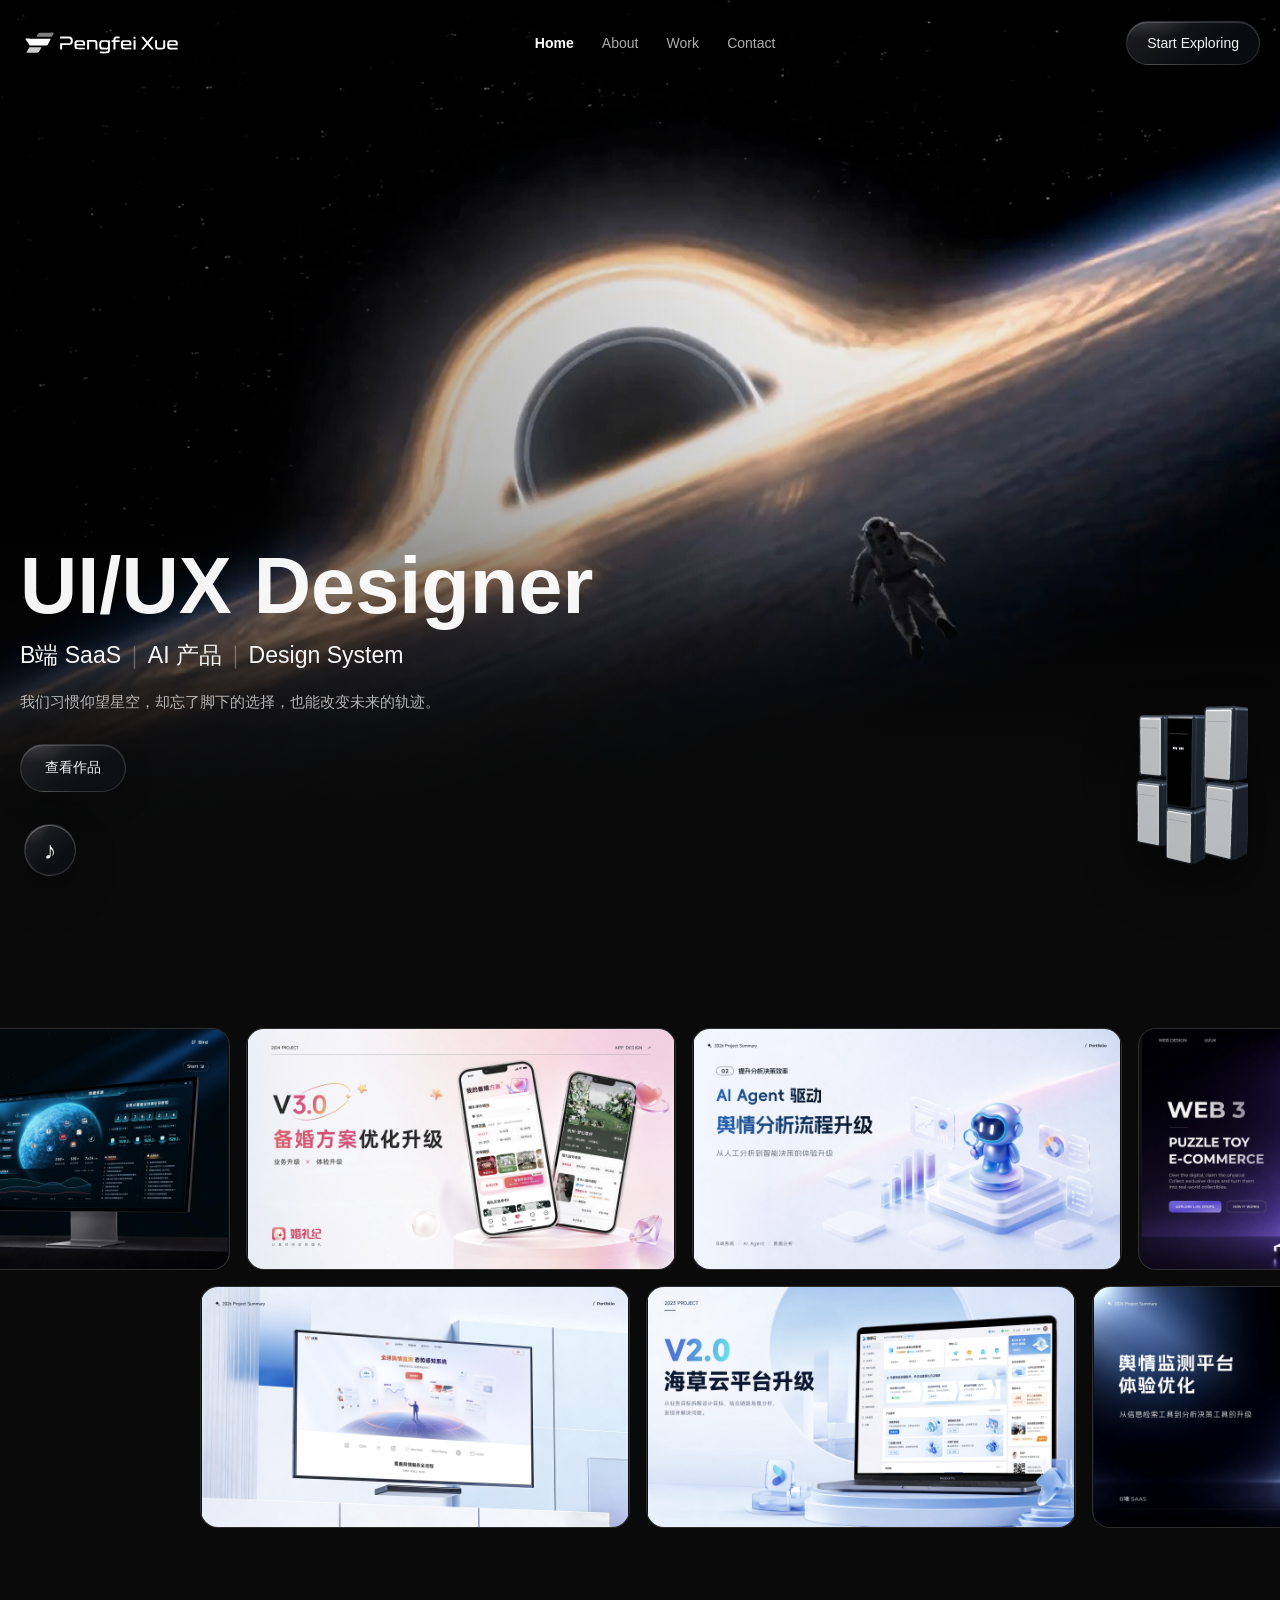
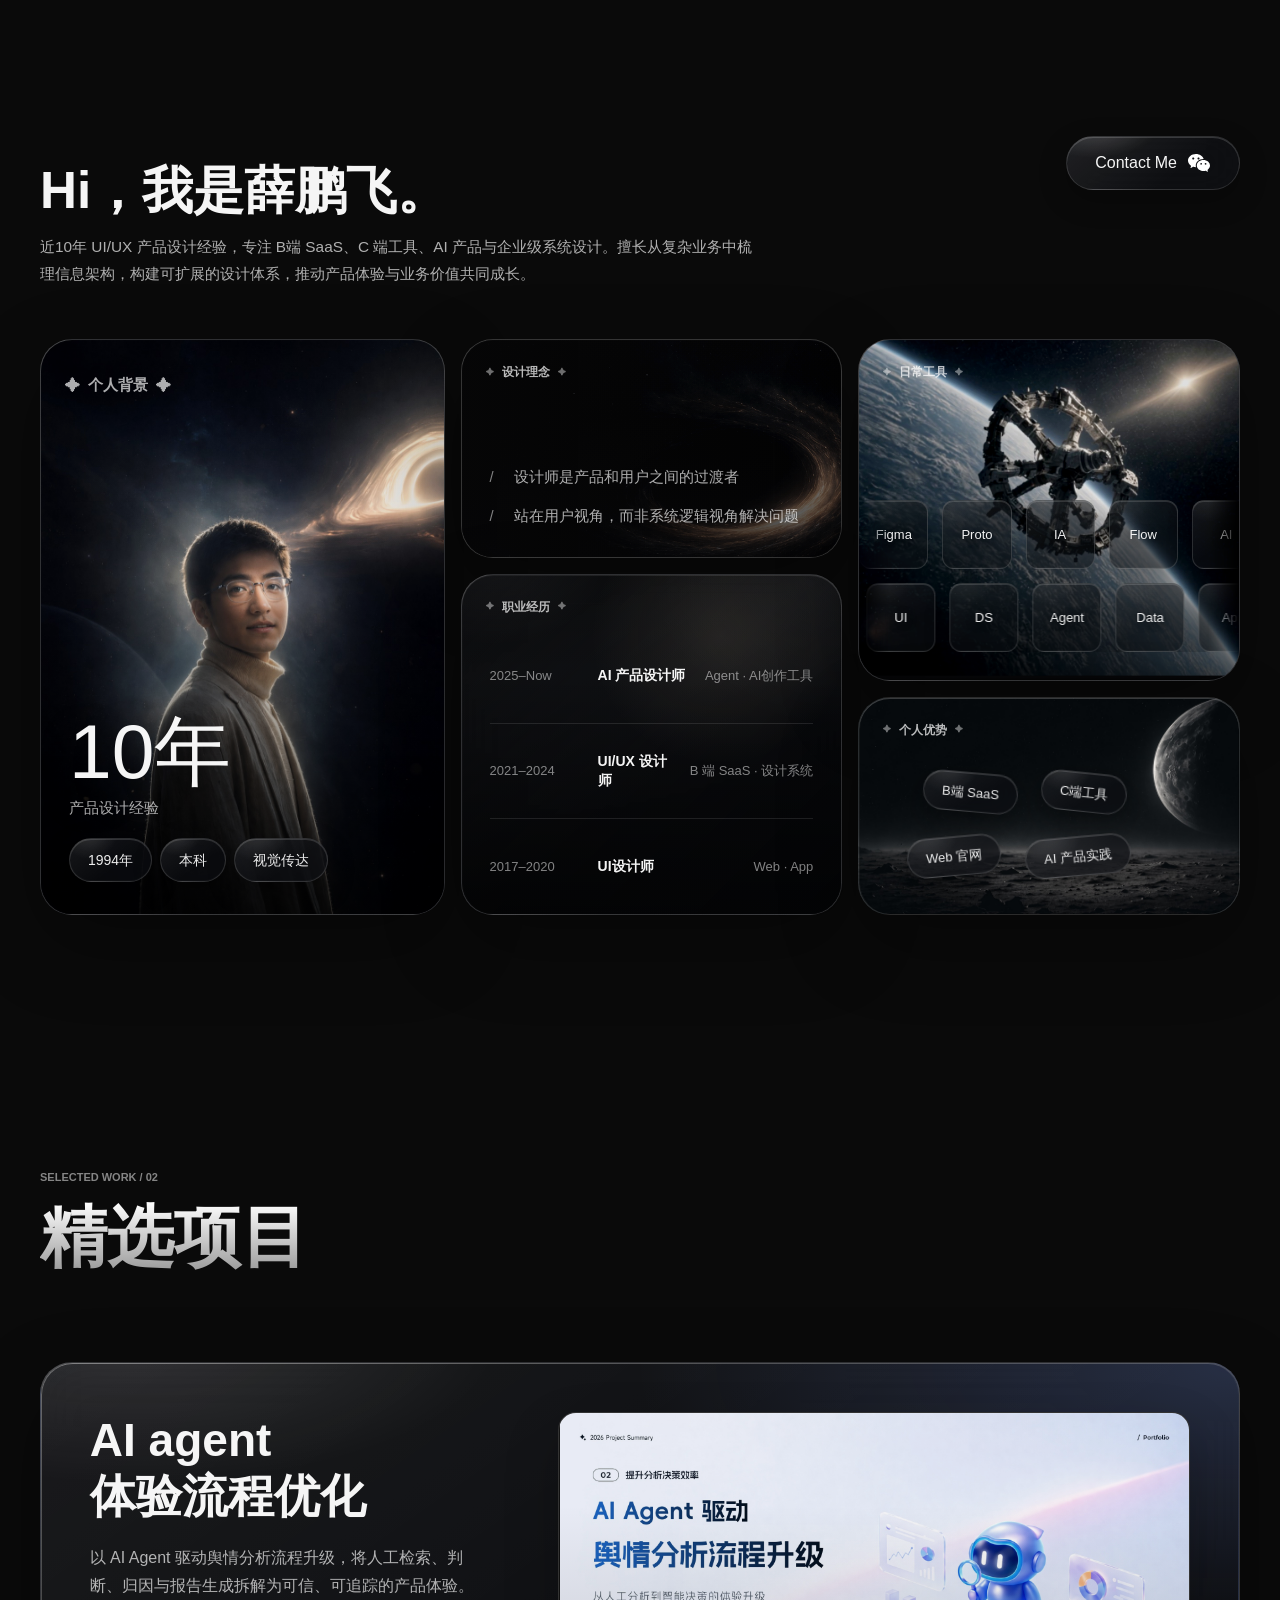
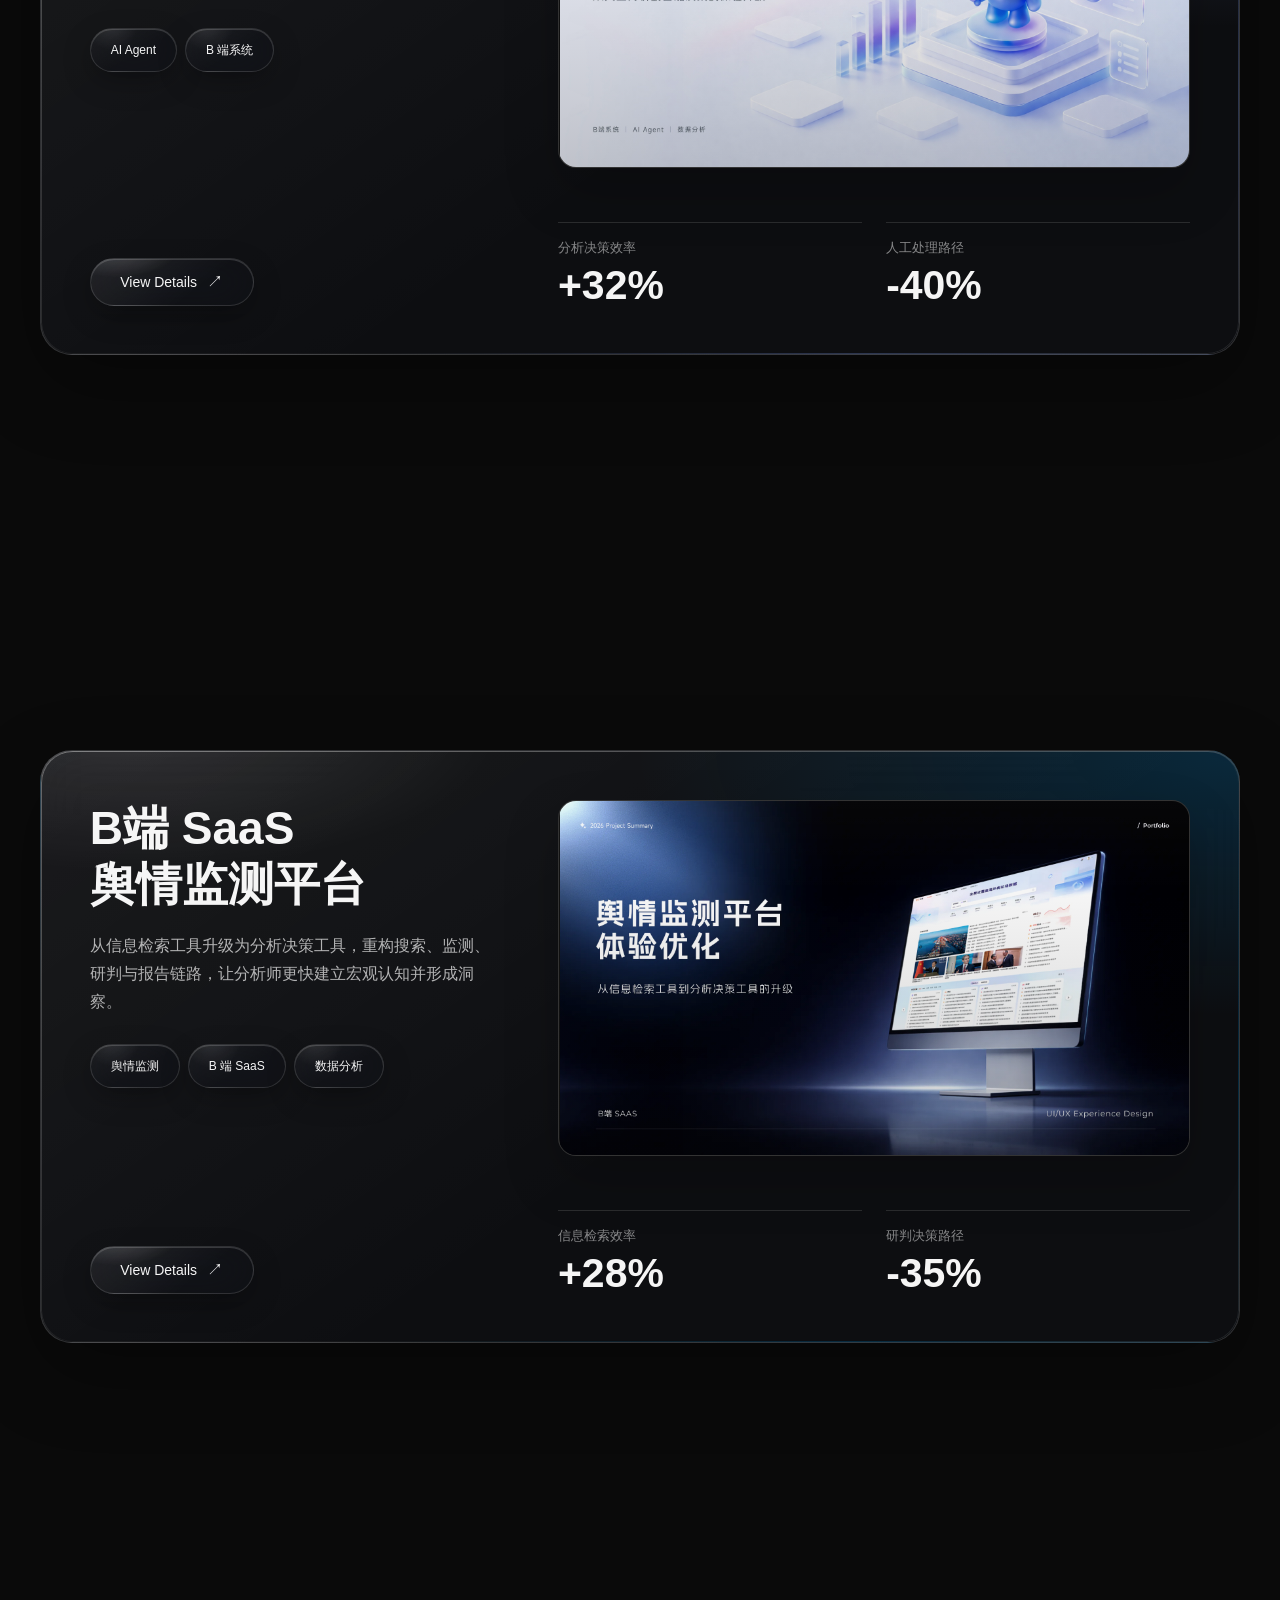
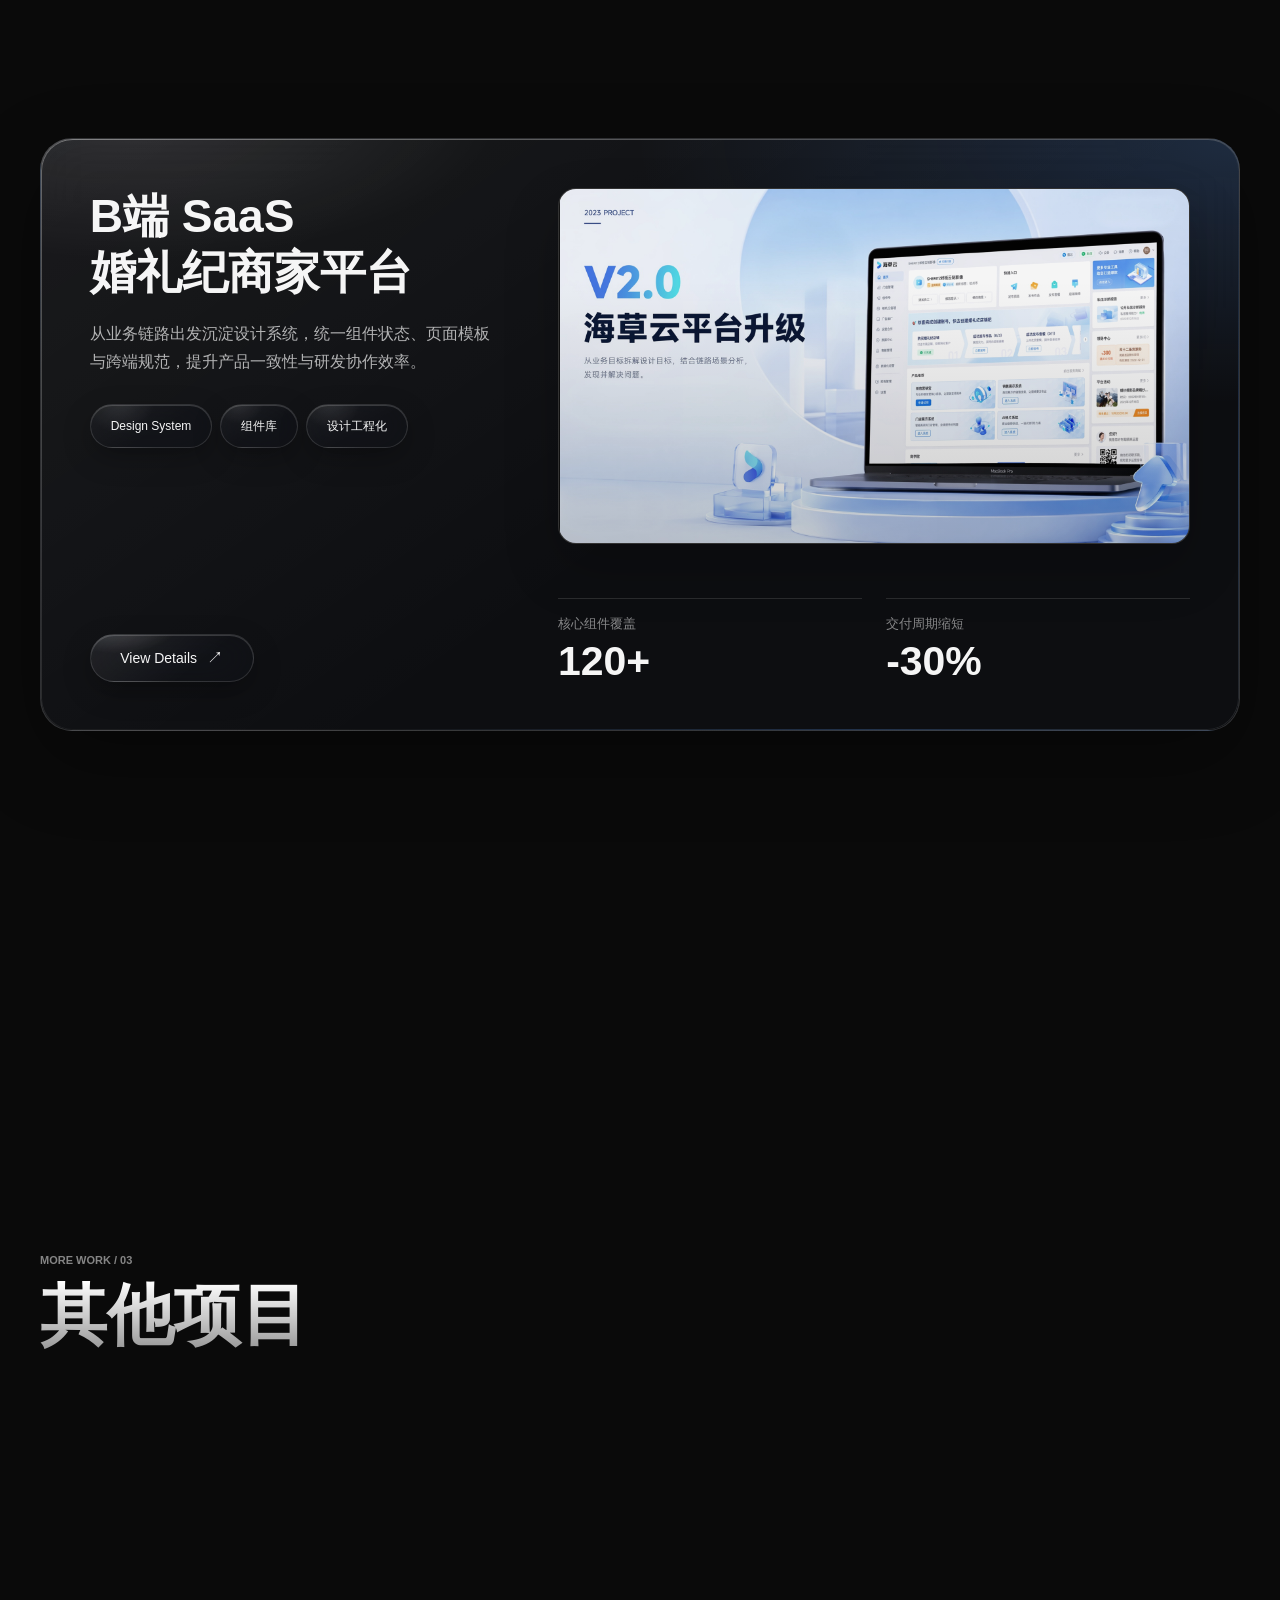
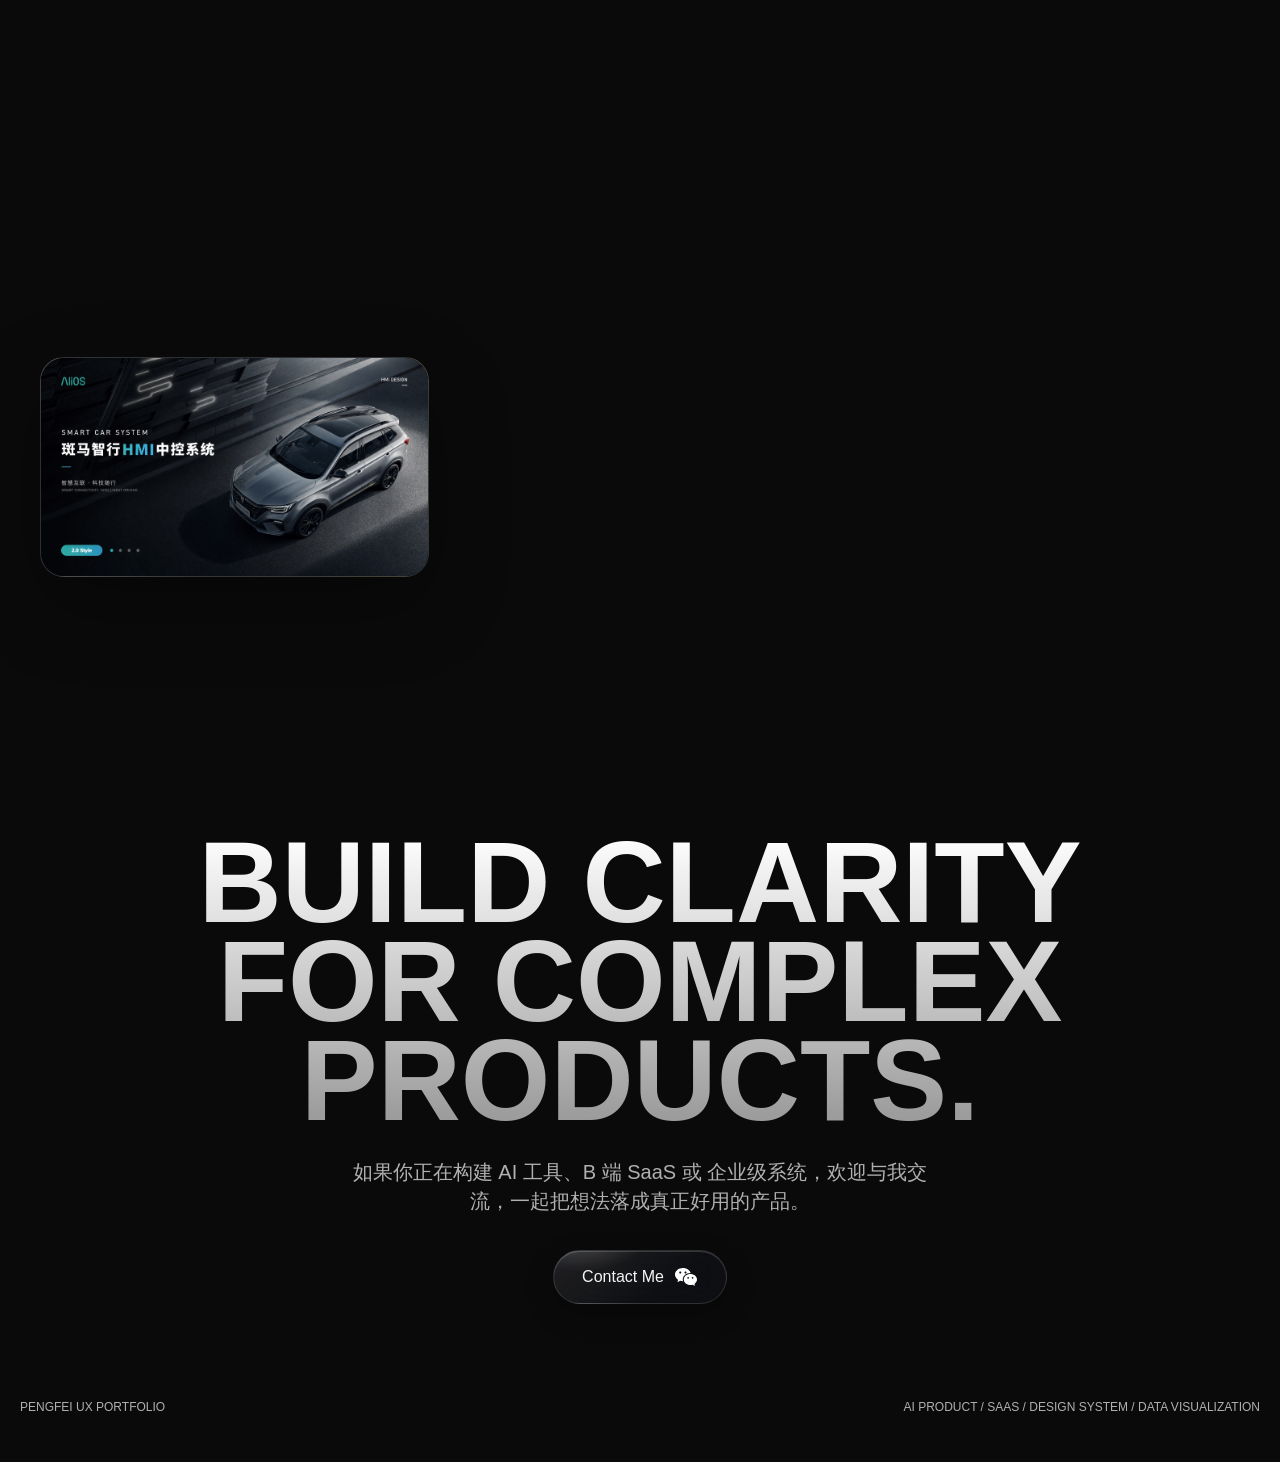
==== portfolio-home.html @ 52fdc4cd "Add files via upload" ====
<!doctype html>
<html lang="zh-CN">
<head>
  <meta charset="utf-8" />
  <meta name="viewport" content="width=device-width, initial-scale=1" />
  <title>Pengfei - AI Native UI/UX Designer</title>
  <meta name="description" content="面向 AI 产品、B 端 SaaS 与复杂业务场景的资深 UI/UX 设计师个人官网。" />
  <link rel="icon" href="assets/brand/logo-favicon-light.svg" type="image/svg+xml" media="(prefers-color-scheme: light)" />
  <link rel="icon" href="assets/brand/logo-favicon-dark.svg" type="image/svg+xml" media="(prefers-color-scheme: dark)" />
  <style>
    :root {
      color-scheme: dark;
      --bg: #0a0a0a;
      --surface-1: #111111;
      --surface-2: #171717;
      --surface-3: #1d1d1d;
      --glass: rgba(18, 18, 18, .62);
      --glass-soft: rgba(255, 255, 255, .045);
      --glass-control: rgba(13, 15, 20, .58);
      --glass-control-hover: rgba(20, 23, 30, .68);
      --glass-panel: rgba(12, 14, 18, .76);
      --glass-border: rgba(255, 255, 255, .14);
      --glass-border-hover: rgba(255, 255, 255, .22);
      --glass-highlight: rgba(255, 255, 255, .26);
      --glass-shadow: 0 16px 44px rgba(0, 0, 0, .32);
      --ink: rgba(255, 255, 255, .96);
      --ink-dim: rgba(255, 255, 255, .68);
      --ink-soft: rgba(255, 255, 255, .50);
      --line: rgba(255, 255, 255, .12);
      --line-strong: rgba(255, 255, 255, .24);
      --white: #fff;
      --dark: #0a0a0a;
      --container: min(1280px, calc(100vw - 40px));
      --gutter: clamp(20px, 4vw, 40px);
      --section-space: clamp(88px, 10vw, 144px);
      --space-1: 4px;
      --space-2: 8px;
      --space-3: 12px;
      --space-4: 16px;
      --space-5: 24px;
      --space-6: 32px;
      --space-7: 48px;
      --space-8: 64px;
      --radius-control: 12px;
      --radius-media: 18px;
      --radius-card: 24px;
      --radius-feature: 32px;
      --blur-glass: 22px;
      --control-height: 44px;
      --control-height-lg: 48px;
      --tag-height: 44px;
      --font-display: -apple-system, BlinkMacSystemFont, "Segoe UI", "PingFang SC", "Hiragino Sans GB", "Microsoft YaHei", Arial, sans-serif;
      --font-body: -apple-system, BlinkMacSystemFont, "Segoe UI", "PingFang SC", "Hiragino Sans GB", "Microsoft YaHei", Arial, sans-serif;
      font-family: var(--font-body);
    }

    * {
      box-sizing: border-box;
      margin: 0;
      padding: 0;
      font-family: var(--font-body);
      letter-spacing: 0 !important;
    }
    html, body { min-height: 100%; background: var(--bg); }
    html { scroll-behavior: smooth; }
    body {
      color: var(--ink);
      overflow-x: clip;
      font-family: var(--font-body);
      position: relative;
      background: var(--bg);
    }

    .cursor-dot-field {
      position: fixed;
      inset: 0;
      z-index: 0;
      width: 100%;
      height: 100%;
      pointer-events: none;
      display: block;
    }

    a { color: inherit; text-decoration: none; }
    button { font: inherit; cursor: pointer; }
    main, header, footer, section { position: relative; z-index: 1; }
    img { display: block; max-width: 100%; }

    :focus-visible {
      outline: 2px solid rgba(255,255,255,.92);
      outline-offset: 4px;
    }

    .hero-heading {
      background: linear-gradient(180deg, #fff 0%, rgba(255,255,255,.58) 100%);
      -webkit-background-clip: text;
      background-clip: text;
      -webkit-text-fill-color: transparent;
      color: transparent;
    }

    .fade-in {
      opacity: 0;
      transform: translate(var(--x, 0), var(--y, 30px));
      transition:
        opacity .8s cubic-bezier(.25, .1, .25, 1),
        transform .8s cubic-bezier(.25, .1, .25, 1),
        border-color .28s ease,
        box-shadow .28s ease;
      transition-delay: var(--delay, 0ms);
    }

    .fade-in.in {
      opacity: 1;
      transform: translate(0, 0);
    }

    .contact-button {
      display: inline-flex;
      align-items: center;
      justify-content: center;
      gap: 10px;
      border-radius: 999px;
      padding: 14px 28px;
      min-height: 52px;
      color: var(--dark);
      border: none;
      outline: none;
      background: var(--white);
      box-shadow: none;
      text-transform: none;
      letter-spacing: 0;
      font-weight: 500;
      font-size: 16px;
      transition: transform .2s ease, background .2s ease;
      white-space: nowrap;
    }

    .contact-button:hover {
      transform: translateY(-1px);
      background: rgba(255,255,255,.88);
    }

    .wechat-contact {
      position: relative;
      z-index: 12;
      flex: 0 0 auto;
    }

    .wechat-cta {
      padding-inline: 28px;
    }

    .wechat-icon {
      width: 24px;
      height: 24px;
      display: grid;
      place-items: center;
      color: currentColor;
    }

    .wechat-icon svg {
      width: 100%;
      height: 100%;
    }

    .wechat-icon img {
      width: 100%;
      height: 100%;
      object-fit: contain;
    }

    .wechat-popover {
      position: absolute;
      top: calc(100% + 14px);
      right: 0;
      width: min(244px, calc(100vw - 32px));
      padding: 26px;
      border: 1px solid rgba(255,255,255,.14);
      border-radius: 24px;
      color: var(--ink);
      background:
        linear-gradient(145deg, rgba(255,255,255,.085), rgba(255,255,255,.018) 62%),
        rgba(10,10,10,.76);
      background-blend-mode: luminosity;
      backdrop-filter: blur(24px) saturate(1.12);
      -webkit-backdrop-filter: blur(24px) saturate(1.12);
      box-shadow:
        inset 0 1px 1px rgba(255,255,255,.14),
        inset 0 -1px 0 rgba(255,255,255,.035),
        0 28px 80px rgba(0,0,0,.48);
      opacity: 0;
      visibility: hidden;
      transform: translateY(-6px) scale(.98);
      transform-origin: top right;
      transition: opacity .2s ease, visibility .2s ease, transform .2s ease;
      pointer-events: none;
    }

    .wechat-popover::before {
      content: "";
      position: absolute;
      inset: 0;
      border-radius: inherit;
      padding: 1px;
      background: linear-gradient(180deg,
        rgba(255,255,255,.3) 0%,
        rgba(255,255,255,.08) 28%,
        transparent 48%,
        transparent 70%,
        rgba(255,255,255,.08) 100%);
      -webkit-mask: linear-gradient(#fff 0 0) content-box, linear-gradient(#fff 0 0);
      -webkit-mask-composite: xor;
      mask-composite: exclude;
      pointer-events: none;
    }

    .wechat-contact.open .wechat-popover {
      opacity: 1;
      visibility: visible;
      transform: translateY(0) scale(1);
      pointer-events: auto;
    }

    .wechat-profile {
      display: flex;
      align-items: center;
      gap: 14px;
      width: 192px;
      max-width: 100%;
      margin: 0 auto 18px;
      padding: 0;
      text-align: left;
    }

    .wechat-avatar {
      position: relative;
      flex: 0 0 52px;
      width: 52px;
      height: 52px;
      overflow: hidden;
      border: 1px solid rgba(255,255,255,.16);
      border-radius: 13px;
      background: #d6d2c8;
    }

    .wechat-avatar img {
      display: block;
      width: 100%;
      height: 100%;
      object-fit: cover;
      object-position: center;
    }

    .wechat-profile-copy {
      min-width: 0;
    }

    .wechat-profile-name {
      display: block;
      color: var(--ink);
      font-size: 16px;
      line-height: 1.2;
      font-weight: 600;
    }

    .wechat-profile-location {
      display: block;
      margin-top: 4px;
      color: var(--ink-dim);
      font-size: 12px;
      line-height: 1.35;
    }

    .wechat-qr-image {
      display: block;
      width: 192px;
      max-width: 100%;
      aspect-ratio: 1;
      margin: 0 auto;
      object-fit: contain;
      border: 6px solid #fff;
      border-radius: 14px;
      background: #fff;
      box-shadow: 0 16px 36px rgba(0,0,0,.24);
    }

    .wechat-contact--footer {
      display: inline-block;
    }

    .wechat-contact--footer .wechat-popover {
      top: auto;
      right: 50%;
      bottom: calc(100% + 14px);
      transform: translate(50%, 6px) scale(.98);
      transform-origin: bottom center;
    }

    .wechat-contact--footer.open .wechat-popover {
      transform: translate(50%, 0) scale(1);
    }

    .live-button {
      display: inline-flex;
      align-items: center;
      justify-content: center;
      border-radius: 999px;
      min-height: var(--control-height-lg);
      border: 1px solid var(--line);
      color: var(--ink);
      background: var(--glass-soft);
      backdrop-filter: blur(var(--blur-glass));
      -webkit-backdrop-filter: blur(var(--blur-glass));
      padding: 12px 24px;
      text-transform: none;
      letter-spacing: 0;
      font-weight: 500;
      font-size: 14px;
      transition: background .2s ease, border-color .2s ease, transform .2s ease;
    }

    .live-button:hover {
      background: rgba(255,255,255,.09);
      border-color: var(--line-strong);
      transform: translateY(-1px);
    }

    .hero {
      min-height: 100svh;
      display: flex;
      flex-direction: column;
      overflow-x: clip;
      background: var(--bg);
      isolation: isolate;
    }

    .nav {
      display: flex;
      align-items: center;
      justify-content: space-between;
      gap: 20px;
      padding: clamp(24px, 3vw, 32px) clamp(24px, 4vw, 40px) 0;
      color: var(--ink);
      font-weight: 500;
      text-transform: uppercase;
      letter-spacing: 0;
      font-size: clamp(14px, 1.45vw, 22px);
      z-index: 20;
    }

    .nav a {
      transition: opacity .2s ease;
    }

    .nav a:hover { opacity: .7; }

    .mobile-menu {
      display: none;
      min-width: 44px;
      min-height: 44px;
      color: var(--ink);
      background: rgba(255,255,255,.01);
      border: none;
      border-radius: 999px;
      padding: 10px 14px;
      text-transform: none;
      letter-spacing: 0;
    }

    .mobile-brand {
      display: none;
    }

    .hero-title {
      width: 100%;
      margin-top: clamp(24px, 2vw, 36px);
      overflow: hidden;
      white-space: nowrap;
      font-size: clamp(58px, 14.8vw, 240px);
      line-height: .82;
      letter-spacing: 0;
      font-weight: 900;
      text-transform: uppercase;
      padding: 0 clamp(18px, 3vw, 34px);
      position: relative;
      z-index: 3;
    }

    .hero-title span {
      display: inline-block;
      animation: titleIn 1s cubic-bezier(.16, 1, .3, 1) both;
      animation-delay: .15s;
    }

    @keyframes titleIn {
      from { transform: translateY(42px); opacity: 0; }
      to { transform: translateY(0); opacity: 1; }
    }

    .hero-portrait-wrap {
      position: absolute;
      left: 50%;
      bottom: 0;
      width: clamp(280px, 34vw, 540px);
      transform: translate(calc(-50% + var(--mx, 0px)), var(--my, 0px));
      z-index: 10;
      will-change: transform;
      transition: transform .55s ease;
    }

    .portrait-card {
      aspect-ratio: 4 / 5;
      border-radius: var(--radius-card);
      overflow: hidden;
      border: 1px solid var(--line);
      background:
        radial-gradient(circle at 48% 34%, rgba(255,255,255,.12), transparent 9rem),
        radial-gradient(circle at 40% 74%, rgba(255,255,255,.06), transparent 12rem),
        var(--surface-2);
      box-shadow: 0 44px 120px rgba(0,0,0,.62);
      position: relative;
    }

    .portrait-card img {
      width: 100%;
      height: 100%;
      object-fit: cover;
      opacity: .92;
      mix-blend-mode: lighten;
    }

    .portrait-card::after {
      content: "";
      position: absolute;
      inset: 0;
      background: linear-gradient(180deg, transparent 48%, rgba(12,12,12,.86));
      pointer-events: none;
    }

    .hero-bottom {
      margin-top: auto;
      display: flex;
      align-items: end;
      justify-content: space-between;
      gap: 28px;
      padding: 0 clamp(24px, 4vw, 40px) clamp(28px, 4vw, 42px);
      z-index: 15;
    }

    .hero-bottom p {
      max-width: 280px;
      color: var(--ink);
      font-weight: 300;
      text-transform: uppercase;
      letter-spacing: 0;
      line-height: 1.15;
      font-size: clamp(12px, 1.4vw, 24px);
    }

    .liquid-glass {
      background: var(--glass-soft);
      background-blend-mode: luminosity;
      backdrop-filter: blur(var(--blur-glass));
      -webkit-backdrop-filter: blur(var(--blur-glass));
      border: 1px solid var(--line);
      box-shadow: inset 0 1px 1px rgba(255, 255, 255, .1);
      position: relative;
      overflow: hidden;
    }

    .liquid-glass::before {
      content: "";
      position: absolute;
      inset: 0;
      border-radius: inherit;
      padding: 1.4px;
      background: linear-gradient(180deg, rgba(255,255,255,.28) 0%, rgba(255,255,255,.1) 24%, transparent 46%, transparent 58%, rgba(255,255,255,.12) 82%, rgba(255,255,255,.24) 100%);
      -webkit-mask: linear-gradient(#fff 0 0) content-box, linear-gradient(#fff 0 0);
      -webkit-mask-composite: xor;
      mask-composite: exclude;
      pointer-events: none;
    }

    @keyframes fade-rise {
      from { opacity: 0; transform: translateY(24px); }
      to { opacity: 1; transform: translateY(0); }
    }

    .animate-fade-rise { animation: fade-rise .8s ease-out both; }
    .animate-fade-rise-delay { animation: fade-rise .8s ease-out .2s both; }
    .animate-fade-rise-delay-2 { animation: fade-rise .8s ease-out .4s both; }

    .hero.cinematic-hero {
      min-height: 100svh;
      display: block;
      overflow: hidden;
      background: var(--bg);
      font-family: var(--font-body);
    }

    .hero.cinematic-hero::after {
      content: "";
      position: absolute;
      inset: 0;
      z-index: 1;
      pointer-events: none;
      background:
        linear-gradient(90deg, rgba(0,0,0,.48) 0%, rgba(0,0,0,.24) 32%, rgba(0,0,0,.04) 62%, transparent 100%),
        linear-gradient(0deg, #0a0a0a 0%, rgba(10,10,10,.76) 10%, rgba(10,10,10,.38) 26%, rgba(10,10,10,.10) 48%, transparent 70%);
    }

    .hero.cinematic-hero::before {
      content: "";
      position: absolute;
      left: 0;
      right: 0;
      bottom: 0;
      height: clamp(300px, 42vh, 520px);
      z-index: 2;
      pointer-events: none;
      background:
        linear-gradient(180deg, rgba(10,10,10,0) 0%, rgba(10,10,10,.16) 34%, rgba(10,10,10,.68) 72%, #0a0a0a 100%),
        radial-gradient(ellipse at 50% 100%, rgba(10,10,10,.82) 0%, rgba(10,10,10,.54) 28%, transparent 68%);
    }

    .hero.cinematic-hero * {
      font-family: var(--font-body);
    }

    .hero-video {
      position: absolute;
      inset: 0;
      width: 100%;
      height: 100%;
      object-fit: cover;
      object-position: 58% center;
      z-index: 0;
    }

    .hero-video-blackout {
      position: absolute;
      inset: 0;
      z-index: 3;
      background: #000;
      opacity: 0;
      pointer-events: none;
      transition: opacity 1.1s cubic-bezier(.4, 0, .2, 1);
    }

    .hero-video-blackout.is-active {
      opacity: 1;
      transition-duration: 1.4s;
    }

    .hero.cinematic-hero .nav {
      position: absolute;
      top: 0;
      left: 0;
      right: 0;
      z-index: 10;
      width: var(--container);
      margin: 0 auto;
      display: flex;
      align-items: center;
      justify-content: space-between;
      gap: 24px;
      padding: 20px 0;
      color: #fff;
      text-transform: none;
      letter-spacing: 0;
      font-family: var(--font-body);
      font-size: 14px;
    }

    .hero-logo {
      color: #fff;
      font-family: var(--font-display);
      display: inline-flex;
      align-items: center;
      line-height: 1;
      white-space: nowrap;
      min-height: 44px;
    }

    .hero-logo img {
      width: 164px;
      height: auto;
      max-height: 36px;
      object-fit: contain;
      object-position: left center;
      display: block;
    }

    .hero-nav-links {
      display: flex;
      align-items: center;
      gap: clamp(18px, 2.2vw, 34px);
      color: var(--ink-dim);
      border-radius: var(--radius-control);
      padding: 8px 0;
      background: transparent;
      box-shadow: none;
      backdrop-filter: none;
      -webkit-backdrop-filter: none;
    }

    .hero-nav-links::before {
      content: none;
    }

    .nav-actions {
      display: flex;
      align-items: center;
      gap: 12px;
    }

    .music-toggle {
      position: fixed;
      left: 24px;
      bottom: 24px;
      z-index: 82;
      display: grid;
      place-items: center;
      width: 52px;
      height: 52px;
      padding: 0;
      align-items: center;
      justify-content: center;
      color: var(--ink);
      border: 1px solid var(--glass-border);
      border-radius: 50%;
      background:
        radial-gradient(ellipse 62% 110% at 16% -28%, rgba(255,255,255,.2), transparent 62%),
        linear-gradient(142deg, rgba(255,255,255,.09), rgba(255,255,255,.012) 66%),
        var(--glass-control);
      backdrop-filter: blur(var(--blur-glass)) saturate(1.35);
      -webkit-backdrop-filter: blur(var(--blur-glass)) saturate(1.35);
      box-shadow:
        inset 0 1px 0 rgba(255,255,255,.28),
        inset 1px 0 0 rgba(255,255,255,.07),
        inset 0 -1px 0 rgba(255,255,255,.035),
        var(--glass-shadow);
      transition: color .2s ease, border-color .2s ease, background .2s ease, transform .2s ease, opacity .2s ease;
    }

    .music-toggle:hover {
      color: #fff;
      border-color: var(--glass-border-hover);
      background:
        radial-gradient(ellipse 62% 110% at 16% -28%, rgba(255,255,255,.28), transparent 64%),
        linear-gradient(142deg, rgba(255,255,255,.13), rgba(255,255,255,.022) 66%),
        var(--glass-control-hover);
      transform: translateY(-2px) scale(1.04);
    }

    .music-note {
      display: block;
      color: rgba(255,255,255,.94);
      font-family: Georgia, "Times New Roman", serif;
      font-size: 25px;
      line-height: 1;
      transform-origin: 50% 80%;
      animation: music-note-bounce .76s cubic-bezier(.45, 0, .55, 1) infinite alternate;
      filter: drop-shadow(0 0 8px rgba(255,255,255,.2));
      transition: opacity .2s ease, filter .2s ease;
    }

    .music-toggle[aria-pressed="false"] {
      opacity: .58;
    }

    .music-toggle[aria-pressed="false"] .music-note {
      animation-play-state: paused;
      opacity: .55;
      filter: none;
    }

    @keyframes music-note-bounce {
      from { transform: translateY(2px) rotate(-7deg) scale(.94); }
      to { transform: translateY(-3px) rotate(6deg) scale(1.06); }
    }

    .hero.cinematic-hero .nav a {
      transition: color .2s ease, opacity .2s ease;
    }

    .hero.cinematic-hero .nav a:hover,
    .hero.cinematic-hero .nav a.active {
      color: #fff;
      opacity: 1;
    }

    .hero-nav-links a {
      display: inline-flex;
      align-items: center;
      gap: 2px;
      border-radius: 8px;
      padding: 7px 0;
      font-size: 14px;
      font-weight: 500;
      transition: color .2s ease, font-weight .2s ease;
    }

    .hero-nav-links a.active {
      background: transparent;
      font-weight: 700;
    }

    .hero-cta {
      display: inline-flex;
      align-items: center;
      justify-content: center;
      border-radius: 999px;
      min-height: var(--control-height);
      color: var(--dark);
      background: var(--white);
      font-family: var(--font-body);
      font-size: 14px;
      font-weight: 500;
      padding: 10px 20px;
      transition: background .2s ease, transform .2s ease;
      white-space: nowrap;
    }

    .hero.cinematic-hero .nav .hero-cta:hover {
      color: var(--dark);
      background: rgba(255,255,255,.88);
      transform: translateY(-1px);
    }

    .hero-center {
      position: absolute;
      left: max(20px, calc((100vw - 1280px) / 2));
      right: max(20px, calc((100vw - 1280px) / 2));
      bottom: clamp(76px, 12vh, 126px);
      z-index: 10;
      display: flex;
      flex-direction: column;
      align-items: flex-start;
      justify-content: flex-end;
      text-align: left;
      max-width: 700px;
      padding: 0;
    }

    .hero-kicker {
      color: var(--ink);
      font-size: clamp(44px, 6.2vw, 88px);
      font-weight: 600;
      line-height: .92;
      letter-spacing: 0;
      margin-bottom: 0;
    }

    .cinematic-title {
      max-width: 560px;
      color: var(--ink);
      font-family: var(--font-display);
      font-weight: 500;
      font-size: clamp(38px, 4.8vw, 68px);
      line-height: .98;
      letter-spacing: 0;
    }

    .hero-subtitle {
      margin-top: 18px;
      color: var(--ink);
      font-size: clamp(18px, 1.8vw, 24px);
      font-weight: 500;
      line-height: 1.35;
    }

    .hero-divider {
      color: rgba(255,255,255,.3);
      font-weight: 400;
      padding: 0 .08em;
    }

    .hero.cinematic-hero .cinematic-title,
    .hero.cinematic-hero .cinematic-title * {
      font-family: var(--font-display);
    }

    .cinematic-title em {
      color: rgba(255,255,255,.62);
      font-style: normal;
    }

    .hero-subtext {
      max-width: 520px;
      margin-top: 18px;
      color: var(--ink-dim);
      font-size: clamp(14px, 1.2vw, 16px);
      line-height: 1.75;
    }

    .hero-action-row {
      display: flex;
      flex-wrap: wrap;
      align-items: center;
      gap: 12px;
      margin-top: 28px;
    }

    .hero-primary {
      display: inline-flex;
      align-items: center;
      justify-content: center;
      border-radius: 999px;
      min-height: var(--control-height-lg);
      background: var(--glass-soft);
      background-blend-mode: luminosity;
      backdrop-filter: blur(var(--blur-glass));
      -webkit-backdrop-filter: blur(var(--blur-glass));
      color: #fff;
      padding: 12px 24px;
      font-size: 14px;
      font-weight: 500;
      border: 1px solid var(--line);
      box-shadow: inset 0 1px 1px rgba(255,255,255,.1);
      position: relative;
      overflow: hidden;
      transition: background .2s ease, transform .2s ease;
    }

    .hero-primary::before {
      content: "";
      position: absolute;
      inset: 0;
      border-radius: inherit;
      padding: 1.4px;
      background: linear-gradient(180deg, rgba(255,255,255,.28) 0%, rgba(255,255,255,.1) 24%, transparent 46%, transparent 58%, rgba(255,255,255,.12) 82%, rgba(255,255,255,.24) 100%);
      -webkit-mask: linear-gradient(#fff 0 0) content-box, linear-gradient(#fff 0 0);
      -webkit-mask-composite: xor;
      mask-composite: exclude;
      pointer-events: none;
    }

    .hero-primary:hover {
      background: rgba(255,255,255,.09);
      border-color: var(--line-strong);
      transform: translateY(-1px);
    }

    .hero-secondary {
      display: inline-flex;
      align-items: center;
      justify-content: center;
      border-radius: 999px;
      color: #fff;
      padding: 13px 28px;
      font-size: clamp(14px, 1.2vw, 16px);
      font-weight: 500;
      transition: background .2s ease;
    }

    .hero-secondary:hover { background: rgba(255,255,255,.05); }

    .marquee {
      background: transparent;
      padding: var(--section-space) 0 var(--space-8);
      overflow: hidden;
    }

    .marquee-row {
      display: flex;
      gap: var(--space-4);
      width: max-content;
      will-change: transform;
      margin-bottom: var(--space-4);
      transform: translateX(var(--move, 0));
    }

    .tile {
      width: clamp(288px, 33.6vw, 496px);
      aspect-ratio: 16 / 9;
      height: auto;
      border-radius: var(--radius-media);
      overflow: hidden;
      flex: 0 0 auto;
      background: var(--surface-1);
      border: 1px solid var(--line);
      position: relative;
    }

    .tile img {
      width: 100%;
      height: 100%;
      object-fit: contain;
      object-position: center;
      filter: saturate(.72) contrast(1.03);
    }

    .about {
      height: auto;
      max-height: none;
      padding: var(--section-space) var(--gutter);
      overflow: hidden;
      background: transparent;
      position: relative;
      isolation: isolate;
    }

    .about::before,
    .about::after {
      content: "";
      position: absolute;
      inset: 0;
      pointer-events: none;
    }

    .about::before {
      content: none;
    }

    .about::after {
      content: none;
    }

    .about-shell {
      position: relative;
      z-index: 1;
      width: min(1280px, 100%);
      height: auto;
      min-height: 0;
      margin: 0 auto;
      display: flex;
      flex-direction: column;
      gap: clamp(32px, 4vw, 52px);
    }

    .about-header {
      display: flex;
      align-items: flex-start;
      justify-content: space-between;
      gap: var(--space-8);
    }

    .about-copy {
      max-width: 720px;
    }

    .section-eyebrow {
      margin-bottom: 14px;
      color: var(--ink-soft);
      font-size: 11px;
      line-height: 1.2;
      font-weight: 600;
      text-transform: uppercase;
    }

    .about-title {
      color: var(--ink);
      font-size: clamp(34px, 4vw, 52px);
      line-height: 1.08;
      letter-spacing: 0;
      font-weight: 600;
      margin-bottom: var(--space-4);
    }

    .about-summary {
      max-width: 720px;
      color: var(--ink-dim);
      font-size: clamp(14px, 1.2vw, 16px);
      line-height: 1.75;
      font-weight: 400;
    }

    .feature-grid {
      flex: none;
      display: grid;
      grid-template-columns: minmax(0, 1.06fr) repeat(2, minmax(0, 1fr));
      gap: 16px;
      height: clamp(560px, 45vw, 700px);
      max-height: 700px;
      min-height: 0;
    }

    .feature-stack {
      display: grid;
      grid-template-rows: .78fr 1.22fr;
      gap: 16px;
      min-height: 0;
    }

    .feature-stack.ratio-6-4 {
      grid-template-rows: 1.22fr .78fr;
    }

    .feature-card {
      position: relative;
      overflow: hidden;
      border-radius: var(--radius-feature);
      background:
        linear-gradient(145deg, rgba(255,255,255,.055), transparent 46%),
        rgba(17,17,17,.88);
      border: 1px solid var(--line);
      box-shadow:
        inset 0 1px 0 rgba(255,255,255,.09),
        0 22px 64px rgba(0,0,0,.24);
      min-height: 0;
    }

    .feature-card.tall {
      min-height: 0;
    }

    .feature-card.muted {
      min-height: 0;
      padding: clamp(24px, 2.5vw, 30px);
      background:
        linear-gradient(145deg, rgba(255,255,255,.06), rgba(255,255,255,.012) 54%),
        rgba(18,18,18,.9);
    }

    .feature-video {
      position: absolute;
      inset: 0;
      width: 100%;
      height: 100%;
      object-fit: cover;
      opacity: .96;
      filter: saturate(1.06) contrast(1.02) brightness(.96);
    }

    .feature-card::before {
      content: "";
      position: absolute;
      inset: 0;
      z-index: 1;
      pointer-events: none;
      background:
        linear-gradient(180deg, rgba(0,0,0,.12), transparent 34%, rgba(0,0,0,.62)),
        linear-gradient(115deg, rgba(255,255,255,.025), transparent 46%);
    }

    .feature-card.tall.big-stat::before {
      background: linear-gradient(180deg, rgba(0,0,0,.08), transparent 42%, rgba(0,0,0,.74));
    }

    .career-card {
      background: #090a0c;
    }

    .career-card::before {
      background:
        radial-gradient(circle at 68% 18%, rgba(216,196,164,.1), transparent 34%),
        linear-gradient(135deg, rgba(4,5,7,.58), rgba(8,9,11,.22) 48%, rgba(4,5,7,.68)),
        linear-gradient(180deg, rgba(0,0,0,.18), transparent 30%, rgba(0,0,0,.82));
    }

    .career-card .feature-video {
      opacity: .74;
      filter: grayscale(.66) sepia(.08) saturate(.58) contrast(1.16) brightness(.62);
      transform: scale(1.04);
    }

    .software-card::before {
      background: linear-gradient(180deg, rgba(0,0,0,.08), transparent 52%, rgba(0,0,0,.58));
    }

    .feature-card.muted::before {
      content: none;
    }

    .belief-card .feature-video {
      object-position: 62% 62%;
      opacity: .9;
      filter: saturate(.94) contrast(1.05) brightness(.82);
    }

    .feature-card.muted.belief-card::before {
      content: "";
      background:
        linear-gradient(90deg, rgba(7,7,8,.68) 0%, rgba(7,7,8,.34) 58%, rgba(7,7,8,.18) 100%),
        linear-gradient(180deg, rgba(7,7,8,.14), transparent 36%, rgba(7,7,8,.58));
    }

    .noise-overlay::after {
      content: "";
      position: absolute;
      inset: 0;
      pointer-events: none;
      opacity: .09;
      mix-blend-mode: soft-light;
      background-image: url("data:image/svg+xml;utf8,<svg xmlns='http://www.w3.org/2000/svg' width='240' height='240'><filter id='n'><feTurbulence type='fractalNoise' baseFrequency='0.85' numOctaves='3' stitchTiles='stitch'/><feColorMatrix type='matrix' values='0 0 0 0 1  0 0 0 0 1  0 0 0 0 1  0 0 0 1 0'/></filter><rect width='100%25' height='100%25' filter='url(%23n)'/></svg>");
      background-size: 240px 240px;
    }

    .feature-label {
      position: relative;
      z-index: 2;
      display: flex;
      align-items: center;
      gap: var(--space-2);
      color: rgba(255,255,255,.72);
      font-size: 12px;
      letter-spacing: .08em;
      text-transform: uppercase;
      font-weight: 600;
    }

    .feature-card.tall .feature-label,
    .software-card .feature-label,
    .career-card .feature-label,
    .feature-card.muted .feature-label {
      position: absolute;
      top: var(--space-5);
      left: var(--space-5);
      transform: none;
      justify-content: flex-start;
      white-space: nowrap;
    }

    .spark {
      display: inline-flex;
      color: rgba(255,255,255,.42);
      font-size: 8px;
      line-height: 1;
    }

    .career-list {
      position: absolute;
      left: clamp(20px, 2.4vw, 28px);
      right: clamp(20px, 2.4vw, 28px);
      bottom: clamp(20px, 2.4vw, 28px);
      z-index: 2;
      display: grid;
      gap: 0;
    }

    .career-list.centered {
      top: auto;
      bottom: 0;
      transform: none;
      grid-template-rows: repeat(3, 95px);
    }

    .career-row {
      display: grid;
      grid-template-columns: 92px minmax(0, 1fr) auto;
      align-items: center;
      gap: 16px;
      min-height: 0;
      padding: 14px 0;
      border-bottom: 1px solid rgba(255,255,255,.1);
      color: var(--ink);
      font-size: 14px;
      line-height: 1.4;
    }

    .career-row:last-child { border-bottom: 0; }

    .career-row span:first-child,
    .career-row span:last-child {
      color: var(--ink-soft);
      white-space: nowrap;
      font-size: 13px;
    }

    .design-beliefs {
      position: absolute;
      left: clamp(20px, 2.4vw, 28px);
      right: clamp(20px, 2.4vw, 28px);
      bottom: clamp(20px, 2.4vw, 28px);
      z-index: 2;
      display: grid;
      gap: 16px;
      margin: 0;
      list-style: none;
    }

    .design-beliefs li {
      display: grid;
      grid-template-columns: 16px minmax(0, 1fr);
      gap: 8px;
      color: var(--ink-dim);
      font-size: clamp(14px, 1.15vw, 16px);
      line-height: 1.6;
    }

    .design-beliefs li > span {
      color: var(--ink-soft);
    }

    .profile-tags {
      display: flex;
      align-items: center;
      flex-wrap: wrap;
      gap: 8px;
      width: auto;
      margin-top: 20px;
    }

    .profile-tags span {
      display: inline-flex;
      align-items: center;
      justify-content: center;
      height: 44px;
      min-height: 44px;
      width: auto;
      flex: 0 0 auto;
      margin: 0;
      padding: 0 12px;
      border: 1px solid rgba(255,255,255,.16);
      border-radius: 999px;
      color: rgba(255,255,255,.78);
      background: rgba(8,8,8,.24);
      backdrop-filter: blur(8px);
      -webkit-backdrop-filter: blur(8px);
      font-size: 14px;
      line-height: 1;
    }

    .big-stat {
      min-height: 0;
      display: grid;
      place-items: center;
      text-align: center;
    }

    .feature-card.tall.big-stat {
      min-height: 0;
    }

    .big-stat-content {
      position: relative;
      z-index: 2;
    }

    .feature-card.tall.big-stat .big-stat-content {
      position: absolute;
      left: clamp(20px, 2.4vw, 28px);
      right: clamp(20px, 2.4vw, 28px);
      bottom: var(--space-6);
      text-align: left;
    }

    .big-stat strong {
      display: block;
      color: var(--ink);
      font-size: clamp(54px, 6vw, 78px);
      line-height: .94;
      letter-spacing: 0;
      font-weight: 400;
      text-shadow: 0 14px 40px rgba(0,0,0,.48);
    }

    .big-stat span {
      display: block;
      margin-top: 12px;
      color: var(--ink-dim);
      font-size: 15px;
    }

    .software-card {
      min-height: 0;
      display: flex;
      flex-direction: column;
      justify-content: flex-end;
      padding: 64px 0 28px;
    }

    .software-card .feature-video {
      transform: scale(1.06) translateY(-4%);
    }

    .tool-marquee {
      position: relative;
      z-index: 2;
      display: grid;
      gap: 14px;
      overflow: hidden;
      mask-image: linear-gradient(to right, transparent, black 8%, black 92%, transparent);
      -webkit-mask-image: linear-gradient(to right, transparent, black 8%, black 92%, transparent);
    }

    .tool-row {
      display: flex;
      gap: 14px;
      width: max-content;
    }

    .tool-row.left {
      animation: marquee-left 22s linear infinite;
    }

    .tool-row.right {
      animation: marquee-right 26s linear infinite;
      transform: translateX(-50%);
    }

    .tool-tile {
      width: clamp(64px, 5.4vw, 72px);
      height: clamp(64px, 5.4vw, 72px);
      display: grid;
      place-items: center;
      border-radius: var(--radius-control);
      color: var(--ink-dim);
      font-size: 13px;
      font-weight: 500;
      background: rgba(255,255,255,.035);
      backdrop-filter: blur(var(--blur-glass));
      -webkit-backdrop-filter: blur(var(--blur-glass));
      border: 1px solid rgba(255,255,255,.11);
      box-shadow: inset 0 1px 1px rgba(255,255,255,.1);
    }

    .advantage-grid {
      position: absolute;
      inset: 62px 18px 18px;
      z-index: 2;
      display: grid;
      grid-template-areas: "stack";
      place-items: center;
      perspective: 900px;
    }

    .advantage-display-card {
      --card-x: 0px;
      --card-y: 0px;
      --card-z: 1;
      grid-area: stack;
      position: relative;
      z-index: var(--card-z);
      display: flex;
      width: min(310px, calc(100% + 12px));
      height: 96px;
      padding: 14px 16px;
      flex-direction: column;
      justify-content: flex-start;
      gap: 14px;
      overflow: hidden;
      border: 1px solid rgba(255,255,255,.13);
      border-radius: 16px;
      color: rgba(255,255,255,.94);
      background:
        radial-gradient(circle at 18% 0%, var(--card-glow, rgba(99,148,255,.16)), transparent 44%),
        linear-gradient(145deg, rgba(255,255,255,.075), rgba(255,255,255,.012) 66%),
        rgba(8,10,14,.82);
      backdrop-filter: blur(20px) saturate(1.2);
      -webkit-backdrop-filter: blur(20px) saturate(1.2);
      box-shadow:
        inset 0 1px 0 rgba(255,255,255,.12),
        0 18px 36px rgba(0,0,0,.36);
      filter: grayscale(1) saturate(.35);
      transform: translate(var(--card-x), var(--card-y)) skewY(-6deg);
      transition:
        transform .7s cubic-bezier(.22,1,.36,1),
        filter .7s ease,
        border-color .7s ease,
        background .7s ease,
        box-shadow .7s ease;
      isolation: isolate;
    }

    .advantage-display-card::before {
      content: "";
      position: absolute;
      inset: 0;
      z-index: -1;
      border-radius: inherit;
      background: rgba(8,10,14,.46);
      opacity: 1;
      transition: opacity .7s ease;
    }

    .advantage-display-card::after {
      content: "";
      position: absolute;
      top: -5%;
      right: -1px;
      z-index: 2;
      width: 42%;
      height: 110%;
      pointer-events: none;
      background: linear-gradient(90deg, transparent, rgba(8,10,14,.94));
      transition: opacity .7s ease;
    }

    .advantage-display-card:hover,
    .advantage-display-card:focus-visible {
      z-index: 10;
      border-color: rgba(255,255,255,.24);
      filter: grayscale(0) saturate(1);
      transform: translate(var(--card-x), calc(var(--card-y) - 28px)) skewY(-6deg);
      box-shadow:
        inset 0 1px 0 rgba(255,255,255,.18),
        0 26px 54px rgba(0,0,0,.5);
      outline: none;
    }

    .advantage-display-card:hover::before,
    .advantage-display-card:focus-visible::before,
    .advantage-display-card:hover::after,
    .advantage-display-card:focus-visible::after {
      opacity: 0;
    }

    .advantage-display-card > * {
      position: relative;
      z-index: 1;
    }

    .advantage-card-top {
      display: flex;
      align-items: center;
      justify-content: space-between;
      gap: 12px;
      color: rgba(255,255,255,.52);
      font-size: 10px;
      line-height: 1;
      text-transform: uppercase;
    }

    .advantage-card-label {
      display: inline-flex;
      align-items: center;
      gap: 6px;
      color: rgba(255,255,255,.94);
      font-size: 14px;
      line-height: 1;
      font-weight: 600;
      text-transform: none;
    }

    .advantage-card-label::before {
      content: "✦";
      color: var(--card-accent, #88aaff);
      font-size: 10px;
    }

    .advantage-card-description {
      max-width: 230px;
      color: rgba(255,255,255,.68);
      font-size: 12px;
      line-height: 1.5;
      opacity: 0;
      transform: translateY(6px);
      transition: opacity .45s ease .08s, transform .45s ease .08s;
    }

    .advantage-display-card:hover .advantage-card-description,
    .advantage-display-card:focus-visible .advantage-card-description {
      opacity: 1;
      transform: translateY(0);
    }

    .feature-card.muted.advantage-card {
      background: url("assets/about/advantage-lunar.jpg") 62% center / cover no-repeat;
    }

    .advantage-card .advantage-grid {
      display: block;
      overflow: visible;
      perspective: none;
    }

    .advantage-orbit {
      position: absolute;
      left: 39%;
      top: 53%;
      width: 72%;
      height: 132px;
      border-radius: 50%;
      opacity: .34;
      transform: translate(-50%, -50%);
      background-image: radial-gradient(circle, rgba(255,255,255,.42) 1px, transparent 1.4px);
      background-size: 7px 7px;
      mask-image: radial-gradient(ellipse at center, black 0 24%, rgba(0,0,0,.85) 48%, transparent 76%);
      -webkit-mask-image: radial-gradient(ellipse at center, black 0 24%, rgba(0,0,0,.85) 48%, transparent 76%);
    }

    .advantage-orbit::before,
    .advantage-orbit::after {
      content: "";
      position: absolute;
      left: 50%;
      top: 50%;
      border: 1px dashed rgba(255,255,255,.18);
      border-radius: 50%;
      transform: translate(-50%, -50%);
    }

    .advantage-orbit::before {
      width: 94%;
      height: 52%;
    }

    .advantage-orbit::after {
      width: 72%;
      height: 86%;
    }

    .advantage-float-tag {
      --tag-rotate: 0deg;
      --tag-x: 5px;
      --tag-y: -8px;
      position: absolute;
      z-index: 3;
      display: inline-flex;
      min-height: 40px;
      align-items: center;
      justify-content: center;
      padding: 11px 18px;
      border: 1px solid rgba(255,255,255,.14);
      border-radius: 999px;
      color: rgba(255,255,255,.92);
      background:
        radial-gradient(circle at 24% -20%, rgba(255,255,255,.13), transparent 36%),
        linear-gradient(145deg, rgba(255,255,255,.07), rgba(255,255,255,.012) 62%),
        rgba(8,10,14,.66);
      backdrop-filter: blur(18px) saturate(1.05);
      -webkit-backdrop-filter: blur(18px) saturate(1.05);
      box-shadow:
        inset 0 1px 0 rgba(255,255,255,.14),
        inset 0 -1px 0 rgba(255,255,255,.025),
        0 10px 26px rgba(0,0,0,.34);
      font-size: 13px;
      line-height: 1;
      font-weight: 500;
      white-space: nowrap;
      transform: rotate(var(--tag-rotate));
      animation: advantage-float var(--float-duration, 8s) ease-in-out var(--float-delay, 0s) infinite;
      transition: border-color .3s ease, background .3s ease, box-shadow .3s ease;
    }

    .advantage-float-tag:hover {
      border-color: rgba(255,255,255,.24);
      background:
        radial-gradient(circle at 24% -20%, rgba(255,255,255,.18), transparent 38%),
        linear-gradient(145deg, rgba(255,255,255,.11), rgba(255,255,255,.02) 62%),
        rgba(10,12,16,.76);
      box-shadow:
        inset 0 1px 0 rgba(255,255,255,.2),
        0 14px 30px rgba(0,0,0,.42),
        0 0 22px rgba(255,255,255,.05);
    }

    .feature-card.tall .profile-tags span {
      color: rgba(255,255,255,.92);
      border-color: rgba(255,255,255,.14);
      border-radius: 999px;
      background:
        radial-gradient(circle at 24% -20%, rgba(255,255,255,.13), transparent 36%),
        linear-gradient(145deg, rgba(255,255,255,.07), rgba(255,255,255,.012) 62%),
        rgba(8,10,14,.66);
      backdrop-filter: blur(18px) saturate(1.05);
      -webkit-backdrop-filter: blur(18px) saturate(1.05);
      box-shadow:
        inset 0 1px 0 rgba(255,255,255,.14),
        inset 0 -1px 0 rgba(255,255,255,.025),
        0 10px 26px rgba(0,0,0,.34);
    }

    .feature-card.tall .profile-tags span::before {
      content: none;
    }

    @keyframes advantage-float {
      0%, 100% { transform: translate3d(0, 0, 0) rotate(var(--tag-rotate)); }
      50% { transform: translate3d(var(--tag-x), var(--tag-y), 0) rotate(var(--tag-rotate)); }
    }

    @media (hover: hover) {
      .feature-card:hover {
        border-color: rgba(255,255,255,.18);
        box-shadow:
          inset 0 1px 0 rgba(255,255,255,.11),
          0 30px 90px rgba(0,0,0,.28);
      }
    }

    @keyframes marquee-left {
      from { transform: translateX(0); }
      to { transform: translateX(-50%); }
    }

    @keyframes marquee-right {
      from { transform: translateX(-50%); }
      to { transform: translateX(0); }
    }

    .section-title {
      font-size: clamp(56px, 9vw, 124px);
      line-height: .9;
      letter-spacing: 0;
      text-transform: uppercase;
      font-weight: 700;
      text-align: left;
    }

    .animated-text {
      color: var(--ink);
      font-weight: 500;
      text-align: center;
      line-height: 1.6;
      max-width: 620px;
      font-size: clamp(16px, 2vw, 22px);
    }

    .animated-text span {
      opacity: .2;
      transition: opacity .3s ease;
    }

    .animated-text.in span { opacity: 1; }

    .projects {
      background: transparent;
      margin-top: 0;
      border-radius: 0;
      padding: var(--section-space) var(--gutter) var(--section-space);
      z-index: 5;
    }

    .projects-header {
      width: min(1260px, 100%);
      margin: 0 auto clamp(52px, 7vw, 88px);
      display: block;
    }

    .projects-heading .section-eyebrow { margin-bottom: 18px; }

    .projects-header .section-title {
      font-size: clamp(44px, 5.2vw, 72px);
      line-height: 1.08;
      max-width: 720px;
    }

    .projects .section-title {
      margin-bottom: 0;
    }

    .project-wrap {
      height: calc(100vh + 160px);
      min-height: 760px;
      margin-bottom: -72px;
    }

    .project-card {
      position: sticky;
      top: calc(86px + var(--stack, 0px));
      min-height: 0;
      max-width: min(1260px, 100%);
      margin: 0 auto;
      display: grid;
      grid-template-columns: minmax(0, .78fr) minmax(0, 1.22fr);
      grid-template-rows: auto auto;
      column-gap: clamp(36px, 5vw, 72px);
      row-gap: 54px;
      align-content: start;
      align-items: stretch;
      border-radius: var(--radius-feature);
      border: 1px solid rgba(255,255,255,.08);
      background:
        radial-gradient(ellipse 72% 64% at 100% 0%, var(--accent) 0%, var(--accent-fade) 42%, transparent 74%),
        linear-gradient(135deg, rgba(255,255,255,.06), rgba(255,255,255,.012)),
        rgba(16,16,16,.82);
      box-shadow:
        inset 0 1px 0 rgba(255,255,255,.09),
        inset 0 0 0 1px rgba(0,0,0,.18),
        0 32px 100px rgba(0,0,0,.42);
      backdrop-filter: blur(var(--blur-glass));
      -webkit-backdrop-filter: blur(var(--blur-glass));
      padding: clamp(28px, 3.8vw, 52px);
      transform-origin: top center;
      scale: var(--scale, 1);
      transition: scale .18s linear;
      overflow: hidden;
    }

    .project-card::before {
      content: "";
      position: absolute;
      inset: 0;
      border-radius: inherit;
      padding: 1px;
      background: linear-gradient(145deg,
        rgba(255,255,255,.3) 0%,
        rgba(255,255,255,.08) 34%,
        rgba(255,255,255,.045) 58%,
        var(--accent-border) 82%,
        rgba(255,255,255,.1) 100%);
      -webkit-mask: linear-gradient(#fff 0 0) content-box, linear-gradient(#fff 0 0);
      -webkit-mask-composite: xor;
      mask-composite: exclude;
      pointer-events: none;
    }

    .project-copy,
    .project-visual {
      position: relative;
      z-index: 1;
      display: grid;
      grid-template-rows: subgrid;
      grid-row: 1 / span 2;
      row-gap: 54px;
      min-height: 0;
    }

    .project-copy {
      grid-column: 1;
      padding: 0;
    }

    .project-copy > div,
    .project-image {
      grid-row: 1;
    }

    .project-copy > .live-button,
    .project-stats {
      grid-row: 2;
      align-self: end;
    }

    .project-number {
      font-size: clamp(44px, 5vw, 66px);
      line-height: 1;
      font-weight: 500;
      letter-spacing: 0;
      color: var(--ink);
      margin-bottom: clamp(28px, 3vw, 40px);
    }

    .project-label {
      color: var(--ink-dim);
      text-transform: uppercase;
      letter-spacing: 0;
      font-weight: 600;
      font-size: 11px;
      margin-bottom: 14px;
    }

    .project-name {
      max-width: 640px;
      font-size: clamp(32px, 3.6vw, 52px);
      line-height: 1.22;
      letter-spacing: 0;
      font-weight: 600;
      text-transform: none;
      margin-bottom: 20px;
    }

    .project-desc {
      color: var(--ink-dim);
      max-width: 520px;
      font-size: clamp(14px, 1.3vw, 16px);
      line-height: 1.75;
      margin-bottom: 28px;
    }

    .project-meta {
      display: flex;
      flex-wrap: wrap;
      gap: 8px;
      margin-bottom: 24px;
    }

    .project-meta span {
      display: inline-flex;
      align-items: center;
      min-height: var(--tag-height);
      border: 1px solid var(--line);
      border-radius: 999px;
      color: var(--ink-dim);
      background: rgba(255,255,255,.028);
      padding: 12px 20px;
      font-size: 12px;
      font-weight: 500;
      white-space: nowrap;
    }

    .project-visual {
      grid-column: 2;
      min-width: 0;
    }

    .project-image {
      aspect-ratio: 16 / 9;
      border-radius: var(--radius-media);
      overflow: hidden;
      background: var(--surface-1);
      border: 1px solid rgba(255,255,255,.14);
      position: relative;
      box-shadow:
        inset 0 1px 0 rgba(255,255,255,.12),
        0 24px 54px rgba(0,0,0,.22);
      padding: 0;
      cursor: pointer;
      appearance: none;
      -webkit-appearance: none;
    }

    .project-image img {
      width: 100%;
      height: 100%;
      object-fit: contain;
      opacity: .96;
      filter: saturate(.86) contrast(1.02);
      transition: transform .32s ease, filter .32s ease;
    }

    .project-image:hover img {
      transform: scale(1.02);
      filter: saturate(.96) contrast(1.04);
    }

    .project-image:focus-visible {
      outline: 2px solid rgba(255,255,255,.78);
      outline-offset: 4px;
    }

    .project-image::after {
      content: "";
      position: absolute;
      inset: 0;
      background: linear-gradient(180deg, rgba(255,255,255,.025), transparent 26%, rgba(12,12,12,.18));
      pointer-events: none;
    }

    .project-stats {
      display: grid;
      grid-template-columns: repeat(2, minmax(0, 1fr));
      gap: var(--space-5);
    }

    .project-stat {
      border-top: 1px solid var(--line);
      padding-top: 16px;
    }

    .project-stat span {
      display: block;
      color: var(--ink-soft);
      font-size: 13px;
      line-height: 1.4;
      margin-bottom: 8px;
    }

    .project-stat strong {
      color: var(--ink);
      font-size: clamp(30px, 3.2vw, 46px);
      line-height: 1;
      letter-spacing: 0;
      font-weight: 600;
    }

    .project-copy .live-button {
      align-self: end;
      justify-self: start;
      width: max-content;
      min-width: 164px;
      gap: 10px;
      padding-inline: 20px;
    }

    .project-copy .live-button::after {
      content: "↗";
      font-size: 16px;
      line-height: 1;
      transition: transform .2s ease;
    }

    .project-copy .live-button:hover::after {
      transform: translate(2px, -2px);
    }

    body.case-open {
      overflow: hidden;
    }

    .case-overlay[hidden] {
      display: none;
    }

    .case-overlay {
      position: fixed;
      inset: 0;
      z-index: 100;
      display: grid;
      align-items: center;
      padding: 40px;
      opacity: 0;
      pointer-events: none;
      transition: opacity .32s ease;
    }

    .case-overlay.open {
      opacity: 1;
      pointer-events: auto;
    }

    .case-backdrop {
      position: absolute;
      inset: 0;
      width: 100%;
      height: 100%;
      border: 0;
      background: rgba(0,0,0,.66);
      backdrop-filter: blur(16px) saturate(.82);
      -webkit-backdrop-filter: blur(16px) saturate(.82);
      cursor: default;
    }

    .case-sheet {
      position: relative;
      z-index: 1;
      width: min(1440px, 100%);
      height: calc(100dvh - 80px);
      max-height: none;
      margin: 0 auto;
      overflow: hidden;
      overscroll-behavior: contain;
      border: 1px solid rgba(255,255,255,.16);
      border-radius: 28px;
      color: var(--ink);
      background:
        radial-gradient(ellipse 72% 24% at 82% 0%, var(--case-accent, rgba(255,255,255,.055)), transparent 72%),
        linear-gradient(180deg, rgba(30,30,30,.94), rgba(8,8,8,.985) 18%);
      backdrop-filter: blur(24px) saturate(1.08);
      -webkit-backdrop-filter: blur(24px) saturate(1.08);
      box-shadow:
        inset 0 1px 0 rgba(255,255,255,.1),
        inset 1px 0 0 rgba(255,255,255,.025),
        inset -1px 0 0 rgba(255,255,255,.025),
        0 -28px 90px rgba(0,0,0,.58),
        0 0 0 1px rgba(0,0,0,.3);
      isolation: isolate;
      transform: translateY(104%);
      transition: transform .52s cubic-bezier(.22, 1, .36, 1);
    }

    .case-overlay.open .case-sheet {
      transform: translateY(0);
    }

    .case-sheet:focus {
      outline: none;
    }

    .case-sheet::before {
      content: "";
      position: absolute;
      inset: 0 0 auto;
      z-index: 2;
      height: 1px;
      background: linear-gradient(90deg, transparent 4%, rgba(255,255,255,.28) 34%, rgba(255,255,255,.1) 72%, transparent 96%);
      pointer-events: none;
    }

    .case-close {
      position: absolute;
      z-index: 110;
      top: 52px;
      right: max(52px, calc((100vw - min(1440px, calc(100vw - 80px))) / 2 + 12px));
      width: 48px;
      height: 48px;
      display: grid;
      place-items: center;
      border: 1px solid rgba(255,255,255,.13);
      border-radius: 999px;
      color: #111;
      background: rgba(255,255,255,.92);
      backdrop-filter: blur(12px);
      -webkit-backdrop-filter: blur(12px);
      transition: background .2s ease, border-color .2s ease, box-shadow .2s ease;
    }

    .case-close > span {
      position: relative;
      width: 16px;
      height: 16px;
      display: block;
    }

    .case-close > span::before,
    .case-close > span::after {
      content: "";
      position: absolute;
      top: 50%;
      left: 50%;
      width: 16px;
      height: 1.5px;
      border-radius: 999px;
      background: currentColor;
      transform-origin: center;
    }

    .case-close > span::before {
      transform: translate(-50%, -50%) rotate(45deg);
    }

    .case-close > span::after {
      transform: translate(-50%, -50%) rotate(-45deg);
    }

    .case-close:hover {
      background: rgba(255,255,255,.1);
      border-color: rgba(255,255,255,.24);
    }

    .case-scroll-viewport {
      width: 100%;
      height: 100%;
      overflow-x: hidden;
      overflow-y: auto;
      overscroll-behavior: contain;
      scrollbar-width: none;
    }

    .case-scroll-viewport::-webkit-scrollbar {
      display: none;
      width: 0;
      height: 0;
    }

    .case-scrollbar {
      position: absolute;
      z-index: 4;
      top: 24px;
      right: 0;
      bottom: 24px;
      width: 16px;
      border-radius: 999px;
      background: transparent;
      opacity: 0;
      visibility: hidden;
      transition: opacity .22s ease, visibility .22s ease;
      pointer-events: none;
    }

    .case-scrollbar.is-active {
      opacity: 1;
      visibility: visible;
      pointer-events: auto;
    }

    .case-scrollbar.is-scrollable {
      opacity: .5;
      visibility: visible;
      pointer-events: auto;
    }

    .case-scrollbar.is-scrollable:hover,
    .case-scrollbar.is-scrollable.is-active {
      opacity: 1;
    }

    .case-scrollbar.is-dragging {
      opacity: 1;
      visibility: visible;
      pointer-events: auto;
    }

    .case-scrollbar span {
      position: absolute;
      top: 0;
      left: 4px;
      width: 8px;
      min-height: 64px;
      border-radius: inherit;
      background: rgba(255,255,255,.38);
      box-shadow:
        inset 0 0 0 1px rgba(255,255,255,.08),
        0 2px 10px rgba(0,0,0,.22);
      transform: translateY(0);
      transition: background .18s ease;
      cursor: grab;
      touch-action: none;
      user-select: none;
    }

    .case-scrollbar.is-dragging span {
      cursor: grabbing;
      background: rgba(255,255,255,.58);
    }

    .case-scrollbar span[hidden] {
      display: none;
    }

    .case-gallery {
      display: grid;
      grid-template-columns: minmax(0, 1fr);
      gap: 12px;
      width: 100%;
      padding: 40px;
      box-sizing: border-box;
      background: rgba(5,5,5,.42);
    }

    .case-gallery[hidden] {
      display: none;
    }

    .case-gallery img {
      display: block;
      width: 100%;
      max-width: none;
      height: auto;
      border-radius: 0;
      border: 0;
      background: transparent;
      box-shadow: none;
    }

    .case-loading {
      position: absolute;
      inset: 0;
      z-index: 6;
      display: grid;
      place-items: center;
      color: var(--ink-dim);
      background:
        radial-gradient(circle at 50% 42%, var(--case-accent, rgba(255,255,255,.08)), transparent 34%),
        rgba(8,10,14,.9);
      backdrop-filter: blur(18px) saturate(1.2);
      -webkit-backdrop-filter: blur(18px) saturate(1.2);
      opacity: 1;
      visibility: visible;
      transition: opacity .28s ease, visibility .28s ease;
      pointer-events: none;
    }

    .case-loading.is-hidden {
      opacity: 0;
      visibility: hidden;
    }

    .case-loading-indicator {
      display: grid;
      justify-items: center;
      gap: 14px;
      font-size: 12px;
      letter-spacing: .08em;
      text-transform: uppercase;
    }

    .case-loading-indicator::before {
      content: "";
      width: 34px;
      height: 34px;
      border: 2px solid rgba(255,255,255,.12);
      border-top-color: rgba(255,255,255,.78);
      border-radius: 50%;
      animation: case-loading-spin .8s linear infinite;
    }

    @keyframes case-loading-spin {
      to { transform: rotate(360deg); }
    }

    .case-project-nav {
      display: grid;
      grid-template-columns: minmax(0, 1fr) auto minmax(0, 1fr);
      align-items: stretch;
      gap: 12px;
      padding: 28px 0 4px;
    }

    .case-nav-button {
      min-height: 88px;
      display: flex;
      flex-direction: column;
      justify-content: center;
      gap: 8px;
      padding: 20px 24px;
      border: 1px solid var(--glass-border);
      border-radius: 20px;
      color: var(--ink);
      background:
        radial-gradient(circle at 18% 0%, rgba(255,255,255,.09), transparent 42%),
        rgba(14,16,20,.72);
      text-align: left;
      transition: transform .2s ease, border-color .2s ease, background .2s ease;
    }

    .case-nav-button:hover {
      transform: translateY(-2px);
      border-color: var(--glass-border-hover);
      background: rgba(22,25,31,.82);
    }

    .case-nav-button--next {
      align-items: flex-end;
      text-align: right;
    }

    .case-nav-button--back {
      min-width: 168px;
      align-items: center;
      text-align: center;
    }

    .case-nav-direction {
      color: var(--ink-soft);
      font-size: 11px;
      letter-spacing: .08em;
      text-transform: uppercase;
    }

    .case-nav-title {
      font-size: 14px;
      font-weight: 600;
      line-height: 1.35;
    }


    .other-projects {
      padding: 0 var(--gutter) var(--section-space);
      background: transparent;
      position: relative;
      z-index: 5;
    }

    .other-projects-shell {
      width: min(1260px, 100%);
      margin: 0 auto;
      display: grid;
      gap: clamp(28px, 4vw, 48px);
    }

    .other-projects-header {
      display: block;
    }

    .other-projects .section-title {
      font-size: clamp(42px, 5.2vw, 72px);
      line-height: 1.05;
      max-width: 760px;
    }

    .other-projects-desc {
      color: var(--ink-dim);
      font-size: 15px;
      line-height: 1.7;
    }

    .other-filter {
      display: flex;
      flex-wrap: wrap;
      gap: 10px;
    }

    .other-filter button {
      min-height: 38px;
      border: 1px solid var(--line);
      border-radius: 999px;
      padding: 9px 16px;
      font-size: 14px;
      color: var(--ink-dim);
      background: rgba(255,255,255,.035);
      transition: color .2s ease, border-color .2s ease, background .2s ease, transform .2s ease;
    }

    .other-filter button:hover,
    .other-filter button.active {
      color: var(--ink);
      border-color: rgba(255,255,255,.28);
      background: rgba(255,255,255,.08);
      transform: translateY(-1px);
    }

    .other-grid {
      display: grid;
      grid-template-columns: repeat(3, minmax(0, 1fr));
      gap: 16px;
    }

    .other-card {
      display: block;
      min-height: 100%;
      border: 1px solid rgba(255,255,255,.1);
      border-radius: var(--radius-card);
      color: inherit;
      background:
        radial-gradient(ellipse 70% 56% at 92% 0%, var(--other-accent, rgba(255,255,255,.08)), transparent 70%),
        linear-gradient(145deg, rgba(255,255,255,.06), rgba(255,255,255,.014) 58%),
        rgba(15,15,15,.82);
      box-shadow:
        inset 0 1px 0 rgba(255,255,255,.08),
        0 22px 58px rgba(0,0,0,.22);
      overflow: hidden;
      cursor: pointer;
      text-align: left;
      transition: transform .28s ease, border-color .28s ease, background .28s ease;
    }

    .other-card[hidden] {
      display: none;
    }

    .other-card:hover {
      transform: translateY(-6px);
      border-color: rgba(255,255,255,.22);
    }

    .other-card-media {
      aspect-ratio: 16 / 9;
      overflow: hidden;
      border-bottom: 0;
      background: var(--surface-1);
    }

    .other-card-media img {
      width: 100%;
      height: 100%;
      object-fit: contain;
      filter: saturate(.78) contrast(1.03);
      transition: transform .5s ease, filter .5s ease;
    }

    .other-card:hover .other-card-media img {
      transform: scale(1.035);
      filter: saturate(.94) contrast(1.06);
    }


    .footer-cta {
      padding: var(--section-space) var(--gutter) var(--space-8);
      text-align: center;
      background: transparent;
    }

    .footer-cta h2 {
      max-width: 920px;
      margin: 0 auto 28px;
      font-size: clamp(46px, 9vw, 120px);
      line-height: .86;
      letter-spacing: 0;
      text-transform: uppercase;
      font-weight: 900;
    }

    .footer-cta p {
      color: var(--ink-dim);
      max-width: 600px;
      margin: 0 auto 34px;
      font-size: clamp(15px, 1.6vw, 20px);
      line-height: 1.45;
    }

    footer {
      display: flex;
      justify-content: space-between;
      gap: 18px;
      width: var(--container);
      margin: 0 auto;
      padding: var(--space-6) 0 var(--space-7);
      color: var(--ink-dim);
      text-transform: uppercase;
      letter-spacing: 0;
      font-size: 12px;
    }

    /* Shared liquid-glass controls: dark glass for tags/tools, bright glass for primary actions. */
    .hero-primary,
    .live-button,
    .profile-tags span,
    .project-meta span,
    .tool-tile,
    .case-close,
    .mobile-menu {
      position: relative;
      overflow: hidden;
      color: var(--ink);
      border: 1px solid rgba(255,255,255,.16);
      background:
        linear-gradient(135deg, rgba(255,255,255,.095), rgba(255,255,255,.025) 62%),
        rgba(12,12,12,.24);
      background-blend-mode: luminosity;
      backdrop-filter: blur(18px) saturate(1.35);
      -webkit-backdrop-filter: blur(18px) saturate(1.35);
      box-shadow:
        inset 0 1px 1px rgba(255,255,255,.2),
        inset 0 -1px 0 rgba(255,255,255,.04),
        0 8px 24px rgba(0,0,0,.16);
    }

    .contact-button,
    .hero-cta {
      position: relative;
      overflow: hidden;
      color: #101010;
      border: 1px solid rgba(255,255,255,.3);
      background:
        linear-gradient(135deg, rgba(255,255,255,.94), rgba(255,255,255,.78) 68%),
        rgba(255,255,255,.66);
      background-blend-mode: luminosity;
      backdrop-filter: blur(20px) saturate(1.35);
      -webkit-backdrop-filter: blur(20px) saturate(1.35);
      box-shadow:
        inset 0 1px 1px rgba(255,255,255,.68),
        inset 0 -1px 0 rgba(255,255,255,.14),
        0 8px 24px rgba(0,0,0,.16);
    }

    .hero-primary::before,
    .live-button::before,
    .profile-tags span::before,
    .project-meta span::before,
    .tool-tile::before,
    .case-close::before,
    .mobile-menu::before,
    .contact-button::before,
    .hero-cta::before {
      content: "";
      position: absolute;
      inset: 0;
      border-radius: inherit;
      padding: 1px;
      background: linear-gradient(180deg,
        rgba(255,255,255,.32) 0%,
        rgba(255,255,255,.1) 24%,
        transparent 44%,
        transparent 62%,
        rgba(255,255,255,.08) 82%,
        rgba(255,255,255,.22) 100%);
      -webkit-mask: linear-gradient(#fff 0 0) content-box, linear-gradient(#fff 0 0);
      -webkit-mask-composite: xor;
      mask-composite: exclude;
      pointer-events: none;
    }

    .contact-button::before,
    .hero-cta::before {
      background: linear-gradient(180deg,
        rgba(255,255,255,.24) 0%,
        rgba(255,255,255,.07) 24%,
        transparent 45%,
        transparent 64%,
        rgba(255,255,255,.055) 84%,
        rgba(255,255,255,.16) 100%);
    }

    .hero-primary:hover,
    .live-button:hover,
    .mobile-menu:hover {
      color: var(--ink);
      border-color: rgba(255,255,255,.28);
      background:
        linear-gradient(135deg, rgba(255,255,255,.14), rgba(255,255,255,.045) 62%),
        rgba(12,12,12,.3);
      transform: translateY(-1px);
    }

    .case-close:hover {
      color: var(--ink);
      border-color: rgba(255,255,255,.28);
      background:
        linear-gradient(135deg, rgba(255,255,255,.14), rgba(255,255,255,.045) 62%),
        rgba(12,12,12,.3);
      transform: none;
    }

    .case-close,
    .case-close:hover {
      position: absolute;
      z-index: 120;
      top: 52px;
      right: max(16px, calc((100vw - min(1440px, calc(100vw - 80px))) / 2 - 72px));
      display: grid;
      color: rgba(255,255,255,.94);
      border-color: rgba(255,255,255,.2);
      background:
        radial-gradient(circle at 30% 18%, rgba(255,255,255,.2), transparent 36%),
        linear-gradient(145deg, rgba(255,255,255,.11), rgba(255,255,255,.025) 68%),
        rgba(8,10,14,.62);
      backdrop-filter: blur(22px) saturate(1.45);
      -webkit-backdrop-filter: blur(22px) saturate(1.45);
      box-shadow:
        inset 0 1px 1px rgba(255,255,255,.22),
        inset 0 -1px 0 rgba(255,255,255,.05),
        0 14px 34px rgba(0,0,0,.42);
      opacity: 0;
      visibility: hidden;
      transform: translateY(14px) scale(.92);
      transition:
        opacity .28s ease,
        visibility .28s ease,
        transform .28s cubic-bezier(.22, 1, .36, 1),
        color .2s ease,
        border-color .2s ease,
        background .2s ease,
        box-shadow .2s ease;
      transition-delay: 0s;
    }

    .case-close:hover {
      color: #fff;
      border-color: rgba(255,255,255,.32);
      background:
        radial-gradient(circle at 30% 18%, rgba(255,255,255,.26), transparent 38%),
        linear-gradient(145deg, rgba(255,255,255,.16), rgba(255,255,255,.045) 68%),
        rgba(10,12,17,.72);
    }

    .case-overlay.open .case-close {
      display: grid;
      opacity: 1;
      visibility: visible;
      transform: translateY(0) scale(1);
      pointer-events: auto;
      transition-delay: .24s, .24s, .24s, 0s, 0s, 0s, 0s;
    }

    .contact-button:hover,
    .hero.cinematic-hero .nav .hero-cta:hover {
      color: #fff;
      border-color: var(--glass-border-hover);
      background: var(--glass-control-hover);
      transform: translateY(-1px);
    }

    /* Unified dark liquid-glass system. */
    .liquid-glass,
    .hero-primary,
    .live-button,
    .contact-button,
    .hero-cta,
    .profile-tags span,
    .project-meta span,
    .tool-tile,
    .mobile-menu,
    .other-filter button,
    .wechat-popover,
    .case-close {
      color: var(--ink);
      border-color: var(--glass-border);
      background:
        radial-gradient(circle at 22% 0%, rgba(255,255,255,.13), transparent 36%),
        linear-gradient(145deg, rgba(255,255,255,.075), rgba(255,255,255,.012) 64%),
        var(--glass-control);
      background-blend-mode: normal;
      backdrop-filter: blur(var(--blur-glass)) saturate(1.35);
      -webkit-backdrop-filter: blur(var(--blur-glass)) saturate(1.35);
      box-shadow:
        inset 0 1px 0 var(--glass-highlight),
        inset 0 -1px 0 rgba(255,255,255,.025),
        var(--glass-shadow);
    }

    /* Scale-aware reflection: compact controls use a tighter highlight. */
    .profile-tags span,
    .project-meta span,
    .tool-tile,
    .mobile-menu,
    .other-filter button,
    .case-close {
      border-color: rgba(255,255,255,.12);
      background:
        radial-gradient(circle at 24% -16%, rgba(255,255,255,.1), transparent 34%),
        linear-gradient(150deg, rgba(255,255,255,.055), rgba(255,255,255,.01) 58%),
        var(--glass-control);
      box-shadow:
        inset 0 1px 0 rgba(255,255,255,.15),
        inset 1px 0 0 rgba(255,255,255,.035),
        inset 0 -1px 0 rgba(255,255,255,.018),
        0 10px 28px rgba(0,0,0,.25);
    }

    .software-card .tool-tile {
      color: rgba(255,255,255,.94);
      border-color: rgba(255,255,255,.14);
      background:
        radial-gradient(circle at 24% -18%, rgba(255,255,255,.09), transparent 35%),
        linear-gradient(150deg, rgba(255,255,255,.07), rgba(255,255,255,.018) 60%),
        rgba(5,8,12,.58);
      backdrop-filter: blur(28px) saturate(1.2);
      -webkit-backdrop-filter: blur(28px) saturate(1.2);
      box-shadow:
        inset 0 1px 0 rgba(255,255,255,.13),
        inset 0 -1px 0 rgba(255,255,255,.025),
        0 10px 24px rgba(0,0,0,.32);
      text-shadow: 0 1px 8px rgba(0,0,0,.72);
    }

    .software-card .tool-tile::before {
      background: linear-gradient(180deg,
        rgba(255,255,255,.15) 0%,
        rgba(255,255,255,.045) 22%,
        transparent 46%,
        transparent 100%);
    }

    /* Medium actions need a broader, softer reflection. */
    .liquid-glass,
    .hero-primary,
    .live-button,
    .contact-button,
    .hero-cta {
      background:
        radial-gradient(ellipse 62% 110% at 16% -28%, rgba(255,255,255,.2), transparent 62%),
        linear-gradient(142deg, rgba(255,255,255,.09), rgba(255,255,255,.012) 66%),
        var(--glass-control);
      box-shadow:
        inset 0 1px 0 rgba(255,255,255,.28),
        inset 1px 0 0 rgba(255,255,255,.07),
        inset 0 -1px 0 rgba(255,255,255,.035),
        var(--glass-shadow);
    }

    .hero-primary:hover,
    .live-button:hover,
    .contact-button:hover,
    .hero-cta:hover,
    .mobile-menu:hover,
    .other-filter button:hover,
    .other-filter button.active,
    .case-close:hover {
      color: #fff;
      border-color: var(--glass-border-hover);
      background:
        radial-gradient(circle at 22% 0%, rgba(255,255,255,.18), transparent 38%),
        linear-gradient(145deg, rgba(255,255,255,.11), rgba(255,255,255,.025) 64%),
        var(--glass-control-hover);
      box-shadow:
        inset 0 1px 0 rgba(255,255,255,.23),
        inset 0 -1px 0 rgba(255,255,255,.035),
        0 20px 52px rgba(0,0,0,.38);
    }

    .mobile-menu:hover,
    .other-filter button:hover,
    .other-filter button.active,
    .case-close:hover {
      border-color: rgba(255,255,255,.2);
      background:
        radial-gradient(circle at 24% -16%, rgba(255,255,255,.16), transparent 36%),
        linear-gradient(150deg, rgba(255,255,255,.08), rgba(255,255,255,.018) 58%),
        var(--glass-control-hover);
    }

    .hero-primary:hover,
    .live-button:hover,
    .contact-button:hover,
    .hero-cta:hover {
      background:
        radial-gradient(ellipse 62% 110% at 16% -28%, rgba(255,255,255,.28), transparent 64%),
        linear-gradient(142deg, rgba(255,255,255,.13), rgba(255,255,255,.022) 66%),
        var(--glass-control-hover);
    }

    /* One continuous glass edge: avoid the old border-plus-inner-ring treatment. */
    .hero-primary,
    .live-button,
    .contact-button,
    .hero-cta,
    .profile-tags span,
    .project-meta span,
    .tool-tile,
    .mobile-menu,
    .other-filter button,
    .case-close {
      border-color: rgba(255,255,255,.13);
      box-shadow:
        inset 0 1px 0 rgba(255,255,255,.16),
        0 10px 28px rgba(0,0,0,.26);
    }

    .hero-primary::before,
    .live-button::before,
    .contact-button::before,
    .hero-cta::before,
    .profile-tags span::before,
    .project-meta span::before,
    .tool-tile::before,
    .mobile-menu::before,
    .other-filter button::before,
    .case-close::before {
      display: none;
    }

    .project-card,
    .feature-card,
    .other-card {
      border-color: var(--glass-border);
      background:
        radial-gradient(ellipse 72% 64% at 100% 0%, var(--accent, var(--other-accent, rgba(255,255,255,.07))) 0%, transparent 70%),
        radial-gradient(ellipse 42% 34% at 8% -4%, rgba(255,255,255,.11), transparent 72%),
        linear-gradient(145deg, rgba(255,255,255,.06), rgba(255,255,255,.008) 58%),
        var(--glass-panel);
      backdrop-filter: blur(26px) saturate(1.22);
      -webkit-backdrop-filter: blur(26px) saturate(1.22);
      box-shadow:
        inset 0 1px 0 rgba(255,255,255,.2),
        inset 1px 0 0 rgba(255,255,255,.06),
        inset 0 0 0 1px rgba(0,0,0,.2),
        0 28px 80px rgba(0,0,0,.32);
    }

    .project-card:hover,
    .feature-card:hover,
    .other-card:hover {
      border-color: var(--glass-border-hover);
      box-shadow:
        inset 0 1px 0 rgba(255,255,255,.16),
        inset 0 0 0 1px rgba(0,0,0,.16),
        0 34px 96px rgba(0,0,0,.4);
    }

    .case-sheet {
      border-color: rgba(255,255,255,.24);
      background:
        radial-gradient(ellipse 72% 24% at 82% 0%, var(--case-accent, rgba(255,255,255,.07)), transparent 72%),
        linear-gradient(145deg, rgba(255,255,255,.07), rgba(255,255,255,.012) 38%),
        rgba(8,10,14,.88);
      backdrop-filter: blur(32px) saturate(1.28);
      -webkit-backdrop-filter: blur(32px) saturate(1.28);
      box-shadow:
        inset 0 1px 0 rgba(255,255,255,.22),
        inset 1px 0 0 rgba(255,255,255,.055),
        inset 0 0 0 1px rgba(0,0,0,.28),
        0 38px 120px rgba(0,0,0,.58);
    }

    .wechat-popover {
      background:
        radial-gradient(circle at 18% 0%, rgba(255,255,255,.12), transparent 38%),
        linear-gradient(145deg, rgba(255,255,255,.07), rgba(255,255,255,.01) 64%),
        rgba(9,11,15,.82);
      backdrop-filter: blur(28px) saturate(1.3);
      -webkit-backdrop-filter: blur(28px) saturate(1.3);
    }

    @media (max-width: 900px) {
      .hero.cinematic-hero .nav {
        display: none;
        position: absolute;
        top: 76px;
        left: 20px;
        right: 20px;
        width: auto;
        margin: 0;
        flex-direction: column;
        align-items: stretch;
        padding: 14px;
        background:
          radial-gradient(circle at 18% 0%, rgba(255,255,255,.12), transparent 38%),
          linear-gradient(145deg, rgba(255,255,255,.065), rgba(255,255,255,.01) 64%),
          var(--glass-panel);
        border: 1px solid var(--glass-border);
        border-radius: var(--radius-card);
        backdrop-filter: blur(28px) saturate(1.3);
        -webkit-backdrop-filter: blur(28px) saturate(1.3);
        box-shadow:
          inset 0 1px 0 var(--glass-highlight),
          0 24px 68px rgba(0,0,0,.42);
        z-index: 30;
      }

      .hero.cinematic-hero .nav.open {
        display: flex;
      }

      .hero-nav-links {
        flex-direction: column;
        align-items: stretch;
        gap: 0;
        padding: 0;
        background: transparent;
        backdrop-filter: none;
        -webkit-backdrop-filter: none;
      }

      .hero.cinematic-hero .nav a {
        padding: 11px 12px;
      }

      .hero.cinematic-hero .hero-logo {
        display: none;
      }

      .nav-actions {
        display: none;
      }

      .music-toggle {
        left: 16px;
        bottom: 16px;
        width: 48px;
        height: 48px;
      }

      .nav {
        display: none;
        position: absolute;
        top: 76px;
        left: 20px;
        right: 20px;
        flex-direction: column;
        align-items: stretch;
        padding: 12px;
        background: rgba(12,12,12,.96);
        border: 1px solid var(--line);
        border-radius: var(--radius-card);
        z-index: 30;
      }

      .nav.open { display: flex; }
      .nav a { padding: 12px; }
      .mobile-menu {
        display: inline-flex;
        position: absolute;
        top: 24px;
        right: 24px;
        z-index: 35;
      }

      .hero-title {
        font-size: clamp(56px, 15vw, 130px);
        margin-top: 76px;
      }

      .hero-center {
        left: 24px;
        right: 24px;
        bottom: 56px;
        max-width: 650px;
        padding: 0;
      }

      .hero-kicker {
        font-size: clamp(40px, 10vw, 68px);
      }

      .cinematic-title {
        font-size: clamp(34px, 7vw, 56px);
        letter-spacing: 0;
      }

      .about {
        height: auto;
        max-height: none;
        min-height: auto;
      }

      .about-shell {
        height: auto;
        min-height: 0;
      }

      .about-header {
        flex-direction: column;
      }

      .feature-grid {
        grid-template-columns: 1fr;
        height: auto;
        max-height: none;
      }

      .feature-stack {
        grid-template-rows: auto;
      }

      .feature-stack.ratio-6-4 {
        grid-template-rows: auto;
      }

      .feature-card.tall,
      .software-card {
        min-height: 460px;
      }

      .career-card {
        min-height: 360px;
      }

      .advantage-card {
        min-height: 360px;
      }

      .hero-portrait-wrap {
        width: min(74vw, 410px);
        bottom: 12%;
      }

      .hero-bottom {
        align-items: stretch;
        flex-direction: column;
      }

      .hero-bottom p { max-width: 250px; }
      .asset-1, .asset-3 { top: 2%; }
      .asset-2, .asset-4 { bottom: 4%; }
      .project-wrap {
        height: auto;
        min-height: 0;
        margin-bottom: 40px;
      }

      .projects-header {
        display: block;
      }

      .project-card {
        position: relative;
        top: auto;
        min-height: 0;
        grid-template-columns: 1fr;
        grid-template-rows: auto;
        gap: 28px;
        scale: 1 !important;
      }

      .other-projects-header {
        grid-template-columns: 1fr;
      }

      .other-grid {
        grid-template-columns: repeat(2, minmax(0, 1fr));
      }

      .project-copy {
        display: flex;
        grid-column: auto;
        grid-row: auto;
        flex-direction: column;
        justify-content: space-between;
        gap: 28px;
      }

      .project-visual {
        display: flex;
        grid-column: auto;
        grid-row: auto;
        flex-direction: column;
        justify-content: flex-start;
        gap: 24px;
      }
    }

    @media (max-width: 560px) {
      .hero { min-height: 100svh; }
      .hero.cinematic-hero .nav {
        top: 88px;
        left: 12px;
        right: 12px;
        padding: 20px 26px;
      }

      .hero.cinematic-hero .hero-nav-links {
        gap: 4px;
      }

      .hero.cinematic-hero .nav a {
        padding: 10px 0;
      }

      .mobile-menu {
        top: 20px;
        right: 16px;
      }

      .mobile-brand {
        display: inline-flex;
        position: absolute;
        top: 24px;
        left: 20px;
        z-index: 35;
        align-items: center;
        min-height: 40px;
      }

      .mobile-brand img {
        display: block;
        width: 156px;
        height: auto;
      }

      .hero-center {
        left: 20px;
        right: 20px;
        bottom: 44px;
        max-width: none;
        padding: 0;
      }

      .hero-kicker {
        font-size: clamp(38px, 13vw, 58px);
        margin-bottom: 14px;
      }

      .cinematic-title {
        font-size: clamp(30px, 9vw, 44px);
        line-height: 1.04;
      }

      .hero-subtext {
        margin-top: 16px;
        font-size: 14px;
      }

      .hero-action-row,
      .hero-action-row a {
        width: 100%;
      }

      .hero-title {
        white-space: normal;
        line-height: .86;
      }

      .hero-portrait-wrap {
        top: 48%;
        bottom: auto;
        width: min(82vw, 340px);
        transform: translate(calc(-50% + var(--mx, 0px)), calc(-50% + var(--my, 0px)));
      }

      .hero-bottom {
        padding-bottom: 28px;
      }

      .contact-button,
      .live-button {
        width: 100%;
      }

      .marquee { padding-top: 88px; }
      .tile {
        width: 240px;
        aspect-ratio: 16 / 9;
        height: auto;
        border-radius: var(--radius-media);
      }

      .projects {
        border-radius: 0;
      }

      .about {
        padding: 72px 16px;
      }

      .feature-card {
        border-radius: var(--radius-card);
      }

      .feature-card.tall,
      .software-card {
        min-height: 390px;
      }

      .feature-card.muted {
        min-height: 220px;
      }

      .career-row {
        grid-template-columns: 1fr;
        gap: 5px;
        min-height: 92px;
      }

      .career-row .spark {
        display: none;
      }

      .about-header .contact-button {
        width: 100%;
      }

      .wechat-contact {
        width: 100%;
      }

      .wechat-popover {
        right: 0;
      }

      .advantage-card {
        min-height: 500px;
      }

      .advantage-grid {
        grid-template-columns: 1fr;
      }

      .advantage-item,
      .advantage-item:nth-child(even),
      .advantage-item:nth-child(n+3) {
        padding: 14px 0;
        border-left: 0;
        border-bottom: 1px solid rgba(255,255,255,.1);
      }

      .advantage-item:last-child {
        border-bottom: 0;
      }

      .project-card {
        border-radius: var(--radius-feature);
        padding: 22px;
      }

      .other-grid {
        grid-template-columns: 1fr;
      }

      .other-card-body {
        padding: 18px;
      }

      .project-name {
        font-size: clamp(30px, 12vw, 52px);
      }

      .projects-header .section-title {
        font-size: clamp(46px, 14vw, 72px);
      }

      .project-stats {
        grid-template-columns: 1fr;
      }

      .case-overlay {
        padding: 40px;
      }

      .case-sheet {
        height: calc(100dvh - 80px);
        max-height: none;
        border-radius: 20px;
      }

      .case-close {
        top: 52px;
        right: 52px;
        width: 48px;
        height: 48px;
      }

      .case-gallery {
        padding: 20px;
      }

      .case-project-nav {
        grid-template-columns: 1fr;
        padding-top: 20px;
      }

      .case-nav-button,
      .case-nav-button--next,
      .case-nav-button--back {
        min-width: 0;
        min-height: 72px;
        align-items: flex-start;
        text-align: left;
      }

      footer {
        flex-direction: column;
      }
    }

    @media (min-width: 701px) and (max-width: 1520px) {
      .case-overlay {
        padding: 40px 96px 40px 40px;
      }

      .case-close,
      .case-close:hover {
        top: 52px;
        right: 24px;
      }
    }

    @media (max-width: 700px) {
      .case-overlay {
        align-items: start;
        padding: 72px 16px 16px;
      }

      .case-sheet {
        height: calc(100dvh - 88px);
        border-radius: 20px;
      }

      .case-close,
      .case-close:hover {
        top: 12px;
        right: 16px;
      }
    }

    /* Mobile layout: make the about cards deliberate, readable, and compact. */
    @media (max-width: 700px) {
      .about {
        padding: 64px 16px 72px;
      }

      .about-header {
        gap: 28px;
      }

      .feature-grid,
      .feature-stack {
        gap: 14px;
      }

      /* The personal card is a primary content block, never a delayed blank area. */
      .feature-card.tall.big-stat {
        display: grid !important;
        min-height: 420px;
        opacity: 1;
        transform: none;
      }

      .feature-card.tall.big-stat .feature-label,
      .software-card .feature-label,
      .career-card .feature-label,
      .feature-card.muted .feature-label {
        top: 20px;
        left: 20px;
      }

      .feature-card.tall.big-stat .big-stat-content {
        left: 20px;
        right: 20px;
        bottom: 20px;
      }

      .feature-card.muted {
        min-height: 208px;
        padding: 20px;
      }

      .career-card {
        min-height: 304px;
      }

      .career-list.centered {
        top: 58px;
        left: 20px;
        right: 20px;
        bottom: 10px;
        grid-template-rows: repeat(3, minmax(0, 1fr));
      }

      .career-row {
        grid-template-columns: minmax(0, 1fr) max-content;
        grid-template-rows: auto auto;
        column-gap: 16px;
        row-gap: 3px;
        min-height: 0;
        padding: 11px 0;
        border-color: rgba(255,255,255,.08);
      }

      .career-row strong {
        grid-column: 1;
        grid-row: 1 / span 2;
        align-self: center;
        font-size: 15px;
        line-height: 1.25;
      }

      .career-row span:first-child,
      .career-row span:last-child {
        grid-column: 2;
        text-align: right;
        font-size: 12px;
        line-height: 1.25;
        white-space: normal;
      }

      .career-row span:first-child { grid-row: 1; }
      .career-row span:last-child { grid-row: 2; }

      .software-card {
        min-height: 320px;
        padding: 54px 0 18px;
      }

      .design-beliefs {
        gap: 13px;
      }

      .design-beliefs li,
      .design-beliefs p {
        font-size: 15px;
        line-height: 1.55;
      }

      .projects {
        padding-top: 64px;
      }

      .projects-header {
        margin-bottom: 34px;
      }

      .projects-header .section-title {
        font-size: clamp(40px, 11vw, 52px);
      }

      /* Keep the three section titles at one deliberate mobile scale. */
      .about-title,
      .projects-header .section-title,
      .other-projects .section-title {
        font-size: 40px;
        line-height: 1.12;
      }

      .project-wrap {
        margin-bottom: 24px;
      }

      .project-card {
        gap: 18px;
        padding: 22px 20px 20px;
        border-color: rgba(255,255,255,.11);
      }

      .project-name {
        min-height: 2.34em;
        font-size: clamp(32px, 8vw, 36px);
        line-height: 1.17;
        letter-spacing: -.02em;
        margin-bottom: 14px;
      }

      .project-desc {
        display: none;
      }

      .project-meta {
        margin-top: 2px;
        margin-bottom: 0;
      }

      .project-copy,
      .project-visual {
        gap: 18px;
      }

      /* The image itself opens the detail view; the duplicate CTA is unnecessary on mobile. */
      .project-copy .live-button {
        display: none;
      }

      /* Numbers repeat the story already told in each card; remove them on narrow screens. */
      .project-stats {
        display: none;
      }

      .music-toggle {
        position: absolute;
        top: 20px;
        right: 98px;
        left: auto;
        bottom: auto;
        width: 44px;
        height: 44px;
        border-radius: 999px;
      }
    }

    /* Profile tags mirror the neutral glass treatment used by advantage tags. */
    .feature-card.tall.big-stat .profile-tags span {
      display: inline-flex;
      align-items: center;
      justify-content: center;
      height: 44px;
      min-height: 44px;
      margin-top: 0;
      width: auto;
      flex: 0 0 auto;
      padding: 0 18px;
      font-size: 14px;
      line-height: 1;
      text-align: center;
      color: rgba(255,255,255,.92);
      border-color: rgba(255,255,255,.14);
      background:
        radial-gradient(circle at 24% -20%, rgba(255,255,255,.13), transparent 36%),
        linear-gradient(145deg, rgba(255,255,255,.07), rgba(255,255,255,.012) 62%),
        rgba(8,10,14,.66);
      background-blend-mode: normal;
      backdrop-filter: blur(18px) saturate(1.05);
      -webkit-backdrop-filter: blur(18px) saturate(1.05);
      box-shadow:
        inset 0 1px 0 rgba(255,255,255,.14),
        inset 0 -1px 0 rgba(255,255,255,.025),
        0 10px 26px rgba(0,0,0,.34);
    }

    .feature-card.tall.big-stat .profile-tags span::before {
      content: none;
    }

    @media (prefers-reduced-motion: reduce) {
      html { scroll-behavior: auto; }

      *, *::before, *::after {
        animation-duration: .01ms !important;
        animation-iteration-count: 1 !important;
        scroll-behavior: auto !important;
        transition-duration: .01ms !important;
      }

      .marquee-row { transform: none !important; }
      .project-card { scale: 1 !important; }
      .music-note { animation: none !important; }
    }
  </style>
  <link rel="stylesheet" href="assets/orbit/orbit.css" />
</head>
<body>
  <canvas class="cursor-dot-field" id="cursorDotField" aria-hidden="true"></canvas>
  <button class="music-toggle" id="musicToggle" type="button" aria-pressed="true" aria-label="关闭背景音乐">
    <span class="music-note" aria-hidden="true">♪</span>
  </button>
  <header class="hero cinematic-hero" id="top">
    <video class="hero-video" id="heroVideo" autoplay muted playsinline preload="none" poster="assets/hero/banner-video-first-frame.jpg" data-src="assets/hero/banner-video.mp4" aria-hidden="true">
    </video>
    <div class="hero-video-blackout" id="heroVideoBlackout" aria-hidden="true"></div>
    <button class="mobile-menu liquid-glass" id="menuButton" aria-expanded="false" aria-controls="siteNav">Menu</button>
    <a class="mobile-brand" href="#top" aria-label="Pengfei Xue 首页"><img src="assets/brand/logo-wordmark.svg" alt="Pengfei Xue" /></a>
    <nav class="nav" id="siteNav" aria-label="主导航">
      <a class="hero-logo" href="#top" aria-label="Pengfei Xue 首页"><img src="assets/brand/logo-wordmark.svg" alt="Pengfei Xue" /></a>
      <div class="hero-nav-links">
        <a class="active" href="#top">Home</a>
        <a href="#about">About</a>
        <a href="#projects">Work</a>
        <a href="#contact">Contact</a>
      </div>
      <div class="nav-actions">
        <a class="hero-cta" href="#explore">Start Exploring</a>
      </div>
    </nav>

    <div class="hero-center">
      <p class="hero-kicker animate-fade-rise">UI/UX Designer</p>
      <p class="hero-subtitle animate-fade-rise-delay" aria-label="B端 SaaS，AI 产品，Design System">B端 SaaS<span class="hero-divider" aria-hidden="true">｜</span>AI 产品<span class="hero-divider" aria-hidden="true">｜</span>Design System</p>
      <p class="hero-subtext animate-fade-rise-delay">我们习惯仰望星空，却忘了脚下的选择，也能改变未来的轨迹。</p>
      <div class="hero-action-row animate-fade-rise-delay-2">
        <a class="hero-primary" href="#projects">查看作品</a>
      </div>
    </div>
  </header>

  <main>
    <section class="marquee" id="explore" aria-label="精选视觉项目预览">
      <div class="marquee-row" id="rowOne">
        <div class="tile"><img loading="lazy" decoding="async" src="assets/project-covers/optimized/data-visualization-screen.jpg" alt="数据可视化大屏项目封面" /></div>
        <div class="tile"><img loading="lazy" decoding="async" src="assets/project-covers/optimized/wedding-app-v3.jpg" alt="备婚方案 App 项目封面" /></div>
        <div class="tile"><img loading="lazy" decoding="async" src="assets/project-covers/optimized/ai-agent-analysis.jpg" alt="AI Agent 舆情分析流程项目封面" /></div>
        <div class="tile"><img loading="lazy" decoding="async" src="assets/project-covers/optimized/web3-ecommerce-laptop.jpg" alt="Web3 电商平台项目封面" /></div>
        <div class="tile"><img loading="lazy" decoding="async" src="assets/project-covers/optimized/universal-mini-program.jpg" alt="环球影城小程序项目封面" /></div>
        <div class="tile"><img loading="lazy" decoding="async" src="assets/project-covers/optimized/smart-car-hmi-system.jpg" alt="斑马智行 HMI 智能座舱项目封面" /></div>
        <div class="tile"><img loading="lazy" decoding="async" src="assets/project-covers/optimized/public-opinion-platform.jpg" alt="舆情监测平台体验优化项目封面" /></div>
        <div class="tile"><img loading="lazy" decoding="async" src="assets/project-covers/optimized/haicao-cloud-platform.jpg" alt="海草云平台升级项目封面" /></div>
        <div class="tile"><img loading="lazy" decoding="async" src="assets/project-covers/optimized/global-public-opinion-system.jpg" alt="全球舆情监测态势感知系统项目封面" /></div>
      </div>
      <div class="marquee-row" id="rowTwo">
        <div class="tile"><img loading="lazy" decoding="async" src="assets/project-covers/optimized/global-public-opinion-system.jpg" alt="全球舆情监测态势感知系统项目封面" /></div>
        <div class="tile"><img loading="lazy" decoding="async" src="assets/project-covers/optimized/haicao-cloud-platform.jpg" alt="海草云平台升级项目封面" /></div>
        <div class="tile"><img loading="lazy" decoding="async" src="assets/project-covers/optimized/public-opinion-platform.jpg" alt="舆情监测平台体验优化项目封面" /></div>
        <div class="tile"><img loading="lazy" decoding="async" src="assets/project-covers/optimized/smart-car-hmi-system.jpg" alt="斑马智行 HMI 智能座舱项目封面" /></div>
        <div class="tile"><img loading="lazy" decoding="async" src="assets/project-covers/optimized/universal-mini-program.jpg" alt="环球影城小程序项目封面" /></div>
        <div class="tile"><img loading="lazy" decoding="async" src="assets/project-covers/optimized/web3-ecommerce-laptop.jpg" alt="Web3 电商平台项目封面" /></div>
        <div class="tile"><img loading="lazy" decoding="async" src="assets/project-covers/optimized/ai-agent-analysis.jpg" alt="AI Agent 舆情分析流程项目封面" /></div>
        <div class="tile"><img loading="lazy" decoding="async" src="assets/project-covers/optimized/wedding-app-v3.jpg" alt="备婚方案 App 项目封面" /></div>
        <div class="tile"><img loading="lazy" decoding="async" src="assets/project-covers/optimized/data-visualization-screen.jpg" alt="数据可视化大屏项目封面" /></div>
      </div>
    </section>

    <section class="about" id="about">
      <div class="about-shell">
        <div class="about-header">
          <div class="about-copy">
            <p class="section-eyebrow fade-in">About / 01</p>
            <h2 class="about-title fade-in" style="--y:28px">Hi，我是薛鹏飞。</h2>
            <p class="about-summary fade-in" style="--delay:100ms">近10年 UI/UX 产品设计经验，专注 B端 SaaS、C 端工具、AI 产品与企业级系统设计。擅长从复杂业务中梳理信息架构，构建可扩展的设计体系，推动产品体验与业务价值共同成长。</p>
          </div>
          <div class="wechat-contact fade-in" style="--delay:160ms">
            <button class="contact-button wechat-cta magnet" type="button" aria-haspopup="dialog" aria-expanded="false">
              <span>Contact Me</span>
              <span class="wechat-icon" aria-hidden="true">
                <img src="assets/contact/wechat-fill.svg" alt="" />
              </span>
            </button>
            <div class="wechat-popover" role="dialog" aria-label="微信联系名片">
              <div class="wechat-profile">
                <div class="wechat-avatar"><img src="assets/contact/wechat-avatar.jpg" alt="豆浆油条的头像" /></div>
                <div class="wechat-profile-copy">
                  <strong class="wechat-profile-name">豆浆油条</strong>
                  <span class="wechat-profile-location">浙江 杭州</span>
                </div>
              </div>
              <img class="wechat-qr-image" src="assets/contact/wechat-qr.png" alt="豆浆油条的微信二维码" />
            </div>
          </div>
        </div>

        <div class="feature-grid">
          <article class="feature-card tall big-stat fade-in" style="--x:-34px; --y:0">
            <img class="feature-video" loading="lazy" decoding="async" src="assets/about/profile-space-portrait-v2.jpg" alt="" aria-hidden="true" />
            <div class="feature-label"><span class="spark">✦</span><span>个人背景</span><span class="spark">✦</span></div>
            <div class="big-stat-content">
              <strong>10年</strong>
              <span>产品设计经验</span>
              <div class="profile-tags" aria-label="个人信息">
                <span>1994年</span>
                <span>本科</span>
                <span>视觉传达</span>
              </div>
            </div>
          </article>

          <div class="feature-stack">
            <article class="feature-card muted belief-card noise-overlay fade-in" style="--delay:80ms">
              <img class="feature-video" loading="lazy" decoding="async" src="assets/about/design-belief-black-hole.jpg" alt="" aria-hidden="true" />
              <div class="feature-label"><span class="spark">✦</span><span>设计理念</span><span class="spark">✦</span></div>
              <ul class="design-beliefs">
                <li><span>/</span><p>设计师是产品和用户之间的过渡者</p></li>
                <li><span>/</span><p>站在用户视角，而非系统逻辑视角解决问题</p></li>
              </ul>
            </article>

            <article class="feature-card career-card fade-in" style="--delay:160ms">
              <video class="feature-video" data-lazy-video loop muted playsinline preload="none" aria-hidden="true">
                <source src="assets/about/career-experience.mp4" type="video/mp4" />
              </video>
              <div class="feature-label"><span class="spark">✦</span><span>职业经历</span><span class="spark">✦</span></div>
              <div class="career-list centered">
                <div class="career-row"><span>2025–Now</span><strong>AI 产品设计师</strong><span>Agent · AI创作工具</span></div>
                <div class="career-row"><span>2021–2024</span><strong>UI/UX 设计师</strong><span>B 端 SaaS · 设计系统</span></div>
                <div class="career-row"><span>2017–2020</span><strong>UI设计师</strong><span>Web · App</span></div>
              </div>
            </article>
          </div>

          <div class="feature-stack ratio-6-4">
            <article class="feature-card software-card fade-in" style="--delay:120ms">
              <video class="feature-video" data-lazy-video loop muted playsinline preload="none" poster="assets/about/daily-tools-first-frame.jpg" aria-hidden="true">
                <source src="assets/about/daily-tools.mp4" type="video/mp4" />
              </video>
              <div class="feature-label"><span class="spark">✦</span><span>日常工具</span><span class="spark">✦</span></div>
              <div class="tool-marquee" aria-hidden="true">
                <div class="tool-row left">
                  <span class="tool-tile">Figma</span><span class="tool-tile">Proto</span><span class="tool-tile">IA</span><span class="tool-tile">Flow</span><span class="tool-tile">AI</span><span class="tool-tile">SaaS</span><span class="tool-tile">UX</span>
                  <span class="tool-tile">Figma</span><span class="tool-tile">Proto</span><span class="tool-tile">IA</span><span class="tool-tile">Flow</span><span class="tool-tile">AI</span><span class="tool-tile">SaaS</span><span class="tool-tile">UX</span>
                </div>
                <div class="tool-row right">
                  <span class="tool-tile">UI</span><span class="tool-tile">DS</span><span class="tool-tile">Agent</span><span class="tool-tile">Data</span><span class="tool-tile">App</span><span class="tool-tile">Web</span>
                  <span class="tool-tile">UI</span><span class="tool-tile">DS</span><span class="tool-tile">Agent</span><span class="tool-tile">Data</span><span class="tool-tile">App</span><span class="tool-tile">Web</span>
                </div>
              </div>
            </article>

            <article class="feature-card muted advantage-card fade-in" style="--delay:220ms">
              <div class="feature-label"><span class="spark">✦</span><span>个人优势</span><span class="spark">✦</span></div>
              <div class="advantage-grid">
                <span class="advantage-float-tag" style="top:12px; left:46px; --tag-rotate:5deg; --tag-x:4px; --tag-y:-5px; --float-duration:8.6s">B端 SaaS</span>
                <span class="advantage-float-tag" style="top:12px; left:164px; --tag-rotate:6deg; --tag-x:-4px; --tag-y:-5px; --float-duration:9.4s; --float-delay:-2.8s">C端工具</span>
                <span class="advantage-float-tag" style="top:76px; left:30px; --tag-rotate:-5deg; --tag-x:4px; --tag-y:5px; --float-duration:10.2s; --float-delay:-5.4s">Web 官网</span>
                <span class="advantage-float-tag" style="top:76px; left:148px; --tag-rotate:-5deg; --tag-x:-4px; --tag-y:5px; --float-duration:9s; --float-delay:-1.6s">AI 产品实践</span>
              </div>
            </article>
          </div>
        </div>
      </div>
    </section>

    <section class="projects" id="projects">
      <div class="projects-header fade-in">
        <div class="projects-heading">
          <p class="section-eyebrow">Selected Work / 02</p>
          <h2 class="section-title hero-heading">精选项目</h2>
        </div>
      </div>

      <div class="project-wrap">
        <article class="project-card" style="--stack:0px; --accent:rgba(135,166,255,.22); --accent-fade:rgba(135,166,255,.055); --accent-border:rgba(135,166,255,.28)" data-card-index="0">
          <div class="project-copy">
            <div>
              <h3 class="project-name">AI agent<br />体验流程优化</h3>
              <p class="project-desc">以 AI Agent 驱动舆情分析流程升级，将人工检索、判断、归因与报告生成拆解为可信、可追踪的产品体验。</p>
              <div class="project-meta">
                <span>AI Agent</span>
                <span>B 端系统</span>
              </div>
            </div>
            <button class="live-button case-trigger" type="button" data-case="agent">View Details</button>
          </div>
          <div class="project-visual">
            <button class="project-image case-trigger" type="button" data-case="agent" aria-label="查看 AI agent 项目详情">
              <img loading="lazy" decoding="async" src="assets/project-covers/optimized/ai-agent-analysis.jpg" alt="AI Agent 舆情分析流程升级项目封面" />
            </button>
            <div class="project-stats">
              <div class="project-stat">
                <span>分析决策效率</span>
                <strong>+32%</strong>
              </div>
              <div class="project-stat">
                <span>人工处理路径</span>
                <strong>-40%</strong>
              </div>
            </div>
          </div>
        </article>
      </div>

      <div class="project-wrap">
        <article class="project-card" style="--stack:40px; --accent:rgba(0,138,214,.22); --accent-fade:rgba(0,138,214,.055); --accent-border:rgba(0,138,214,.26)" data-card-index="1">
          <div class="project-copy">
            <div>
              <h3 class="project-name">B端 SaaS<br />舆情监测平台</h3>
              <p class="project-desc">从信息检索工具升级为分析决策工具，重构搜索、监测、研判与报告链路，让分析师更快建立宏观认知并形成洞察。</p>
              <div class="project-meta">
                <span>舆情监测</span>
                <span>B 端 SaaS</span>
                <span>数据分析</span>
              </div>
            </div>
            <button class="live-button case-trigger" type="button" data-case="analytics">View Details</button>
          </div>
          <div class="project-visual">
            <button class="project-image case-trigger" type="button" data-case="analytics" aria-label="查看舆情监测平台项目详情">
              <img loading="lazy" decoding="async" src="assets/case-studies/public-opinion/03.webp" alt="舆情监测平台体验优化项目封面" />
            </button>
            <div class="project-stats">
              <div class="project-stat">
                <span>信息检索效率</span>
                <strong>+28%</strong>
              </div>
              <div class="project-stat">
                <span>研判决策路径</span>
                <strong>-35%</strong>
              </div>
            </div>
          </div>
        </article>
      </div>

      <div class="project-wrap">
        <article class="project-card" style="--stack:80px; --accent:rgba(102,164,255,.2); --accent-fade:rgba(102,164,255,.05); --accent-border:rgba(102,164,255,.26)" data-card-index="2">
          <div class="project-copy">
            <div>
              <h3 class="project-name">B端 SaaS<br />婚礼纪商家平台</h3>
              <p class="project-desc">从业务链路出发沉淀设计系统，统一组件状态、页面模板与跨端规范，提升产品一致性与研发协作效率。</p>
              <div class="project-meta">
                <span>Design System</span>
                <span>组件库</span>
                <span>设计工程化</span>
              </div>
            </div>
            <button class="live-button case-trigger" type="button" data-case="system">View Details</button>
          </div>
          <div class="project-visual">
            <button class="project-image case-trigger" type="button" data-case="system" aria-label="查看企业级设计系统项目详情">
              <img loading="lazy" decoding="async" src="assets/project-covers/optimized/haicao-cloud-platform.jpg" alt="企业级设计系统项目封面" />
            </button>
            <div class="project-stats">
              <div class="project-stat">
                <span>核心组件覆盖</span>
                <strong>120+</strong>
              </div>
              <div class="project-stat">
                <span>交付周期缩短</span>
                <strong>-30%</strong>
              </div>
            </div>
          </div>
        </article>
      </div>
    </section>



    <section class="other-projects" id="other-projects">
      <div class="other-projects-shell">
        <div class="other-projects-header fade-in">
          <div>
            <p class="section-eyebrow">More Work / 03</p>
            <h2 class="section-title hero-heading">其他项目</h2>
          </div>
        </div>

        <div class="other-filter fade-in" style="--delay:80ms" aria-label="其他项目分类筛选">
          <button class="active" type="button" data-filter="all">全部</button>
          <button type="button" data-filter="system">设计系统</button>
          <button type="button" data-filter="web">Web 官网</button>
          <button type="button" data-filter="mobile">Mobile App</button>
          <button type="button" data-filter="data">数据可视化</button>
          <button type="button" data-filter="hmi">HMI</button>
        </div>

        <div class="other-grid">
          <button class="other-card case-trigger fade-in" type="button" data-category="web saas" data-case="global-opinion" style="--other-accent:rgba(128,92,255,.14); --delay:0ms">
            <div class="other-card-media">
              <img loading="lazy" decoding="async" src="assets/project-covers/optimized/global-public-opinion-system.jpg" alt="全球舆情监测态势感知系统项目封面" />
            </div>
          </button>

          <button class="other-card case-trigger fade-in" type="button" data-category="saas system" data-case="haicao-cloud" style="--other-accent:rgba(72,180,255,.14); --delay:20ms">
            <div class="other-card-media">
              <img loading="lazy" decoding="async" src="assets/case-studies/wedding-components/25.jpg" alt="设计系统项目封面" />
            </div>
          </button>

          <button class="other-card case-trigger fade-in" type="button" data-category="data" data-case="data-visualization-2025" style="--other-accent:rgba(28,196,255,.14); --delay:60ms">
            <div class="other-card-media">
              <img loading="lazy" decoding="async" src="assets/project-covers/optimized/data-visualization-screen.jpg" alt="2025 数据可视化大屏项目封面" />
            </div>
          </button>

          <button class="other-card case-trigger fade-in" type="button" data-category="web" data-case="web3-commerce" style="--other-accent:rgba(185,130,255,.14); --delay:100ms">
            <div class="other-card-media">
              <img loading="lazy" decoding="async" src="assets/project-covers/optimized/web3-ecommerce-laptop.jpg" alt="Web3 电商平台项目封面" />
            </div>
          </button>

          <button class="other-card case-trigger fade-in" type="button" data-category="mobile" data-case="universal-app" style="--other-accent:rgba(85,210,180,.14); --delay:140ms">
            <div class="other-card-media">
              <img loading="lazy" decoding="async" src="assets/project-covers/optimized/universal-mini-program.jpg" alt="环球影城小程序项目封面" />
            </div>
          </button>

          <button class="other-card case-trigger fade-in" type="button" data-category="mobile" data-case="wedding-app" style="--other-accent:rgba(255,154,190,.13); --delay:180ms">
            <div class="other-card-media">
              <img loading="lazy" decoding="async" src="assets/project-covers/optimized/wedding-app-v3.jpg" alt="备婚方案 App 项目封面" />
            </div>
          </button>

          <button class="other-card case-trigger fade-in" type="button" data-category="hmi" data-case="hmi-system" style="--other-accent:rgba(255,194,82,.13); --delay:220ms">
            <div class="other-card-media">
              <img loading="lazy" decoding="async" src="assets/project-covers/optimized/smart-car-hmi-system.jpg" alt="斑马智行 HMI 智能座舱项目封面" />
            </div>
          </button>
        </div>
      </div>
    </section>

    <section class="footer-cta" id="contact">
      <h2 class="hero-heading">Build clarity for complex products.</h2>
      <p>如果你正在构建 AI 工具、B 端 SaaS 或 企业级系统，欢迎与我交流，一起把想法落成真正好用的产品。</p>
      <div class="wechat-contact wechat-contact--footer">
        <button class="contact-button wechat-cta magnet" type="button" aria-haspopup="dialog" aria-expanded="false">
          <span>Contact Me</span>
          <span class="wechat-icon" aria-hidden="true">
            <img src="assets/contact/wechat-fill.svg" alt="" />
          </span>
        </button>
        <div class="wechat-popover" role="dialog" aria-label="微信联系名片">
          <div class="wechat-profile">
            <div class="wechat-avatar"><img src="assets/contact/wechat-avatar.jpg" alt="豆浆油条的头像" /></div>
            <div class="wechat-profile-copy">
              <strong class="wechat-profile-name">豆浆油条</strong>
              <span class="wechat-profile-location">浙江 杭州</span>
            </div>
          </div>
          <img class="wechat-qr-image" src="assets/contact/wechat-qr.png" alt="豆浆油条的微信二维码" />
        </div>
      </div>
    </section>
  </main>

  <footer>
    <span>Pengfei UX Portfolio</span>
    <span>AI Product / SaaS / Design System / Data Visualization</span>
  </footer>

  <div class="orbit-assistant" id="orbitAssistant">
    <button class="orbit-backdrop" id="orbitBackdrop" type="button" aria-label="关闭 ORBIT-01"></button>
    <button class="orbit-launcher" id="orbitLauncher" type="button" aria-haspopup="dialog" aria-controls="orbitPanel" aria-expanded="false" aria-label="打开 ORBIT-01 作品集助手">
      <span class="orbit-robot" aria-hidden="true"><span class="orbit-rig">
        <canvas class="orbit-webgl" id="orbitWebgl" width="290" height="425"></canvas>
        <img class="orbit-robot-fallback" src="assets/orbit/orbit-robot-6block.png" alt="" />
      </span></span>
    </button>
    <section class="orbit-panel" id="orbitPanel" role="dialog" aria-labelledby="orbitTitle" aria-hidden="true">
      <header class="orbit-panel-header">
        <span class="orbit-panel-avatar" aria-hidden="true"><img src="assets/orbit/orbit-robot-6block.png" alt=""></span>
        <span class="orbit-panel-identity"><strong id="orbitTitle">ORBIT-01</strong><span class="orbit-status">Online</span></span>
        <span class="orbit-panel-actions"><button class="orbit-icon-button" id="orbitMinimize" type="button" aria-label="最小化 ORBIT-01">−</button><button class="orbit-icon-button" id="orbitClose" type="button" aria-label="关闭 ORBIT-01">×</button></span>
      </header>
      <div class="orbit-messages" id="orbitMessages" aria-live="polite" aria-relevant="additions text">
        <div class="orbit-message orbit-message--assistant"><span class="orbit-message-meta">ORBIT-01 / READY</span><span class="orbit-message-copy">你好，我是 ORBIT-01。

我负责协助你探索鹏飞的作品、经历与设计方法。

你可以从下面的内容开始。</span></div>
        <div class="orbit-quick-questions" id="orbitQuickQuestions" aria-label="快捷问题">
          <span class="orbit-quick-title">Suggested Questions</span>
          <button type="button" data-orbit-question="about">了解鹏飞</button><button type="button" data-orbit-question="ai">AI 产品经验</button><button type="button" data-orbit-question="projects">代表项目</button><button type="button" data-orbit-question="skills">核心能力</button><button type="button" data-orbit-question="philosophy">设计理念</button><button type="button" data-orbit-question="contact">联系鹏飞</button>
        </div>
      </div>
      <form class="orbit-form" id="orbitForm"><label class="orbit-input-wrap"><span class="sr-only">向 ORBIT-01 提问</span><textarea class="orbit-input" id="orbitInput" rows="1" maxlength="180" placeholder="询问作品、设计方法或 AI 经验…"></textarea></label><button class="orbit-send" id="orbitSend" type="submit" aria-label="发送问题"><span aria-hidden="true">↑</span></button></form>
    </section>
  </div>

  <div class="case-overlay" id="caseOverlay" aria-hidden="true" hidden>
    <button class="case-backdrop" type="button" data-case-close tabindex="-1" aria-label="关闭项目详情"></button>
    <button class="case-close" type="button" data-case-close aria-label="关闭项目详情"><span aria-hidden="true"></span></button>
    <section class="case-sheet" role="dialog" aria-modal="true" aria-label="项目图片详情" tabindex="-1">
      <div class="case-loading is-hidden" id="caseLoading" aria-live="polite"><span class="case-loading-indicator">Loading project</span></div>
      <div class="case-scroll-viewport">
        <div class="case-gallery" id="caseGallery" hidden></div>
      </div>
      <div class="case-scrollbar" aria-hidden="true"><span hidden></span></div>
    </section>
  </div>

  <audio id="backgroundMusic" loop preload="none">
    <source src="assets/audio/cornfield-chase.mp3" type="audio/mpeg" />
  </audio>

  <script>
    const menuButton = document.getElementById("menuButton");
    const siteNav = document.getElementById("siteNav");
    const heroVideo = document.getElementById("heroVideo");
    const heroVideoBlackout = document.getElementById("heroVideoBlackout");
    const backgroundMusic = document.getElementById("backgroundMusic");
    const musicToggle = document.getElementById("musicToggle");
    const rowOne = document.getElementById("rowOne");
    const rowTwo = document.getElementById("rowTwo");
    const projectCards = Array.from(document.querySelectorAll(".project-card"));
    const floatAssets = Array.from(document.querySelectorAll(".float-asset"));
    const wechatContacts = Array.from(document.querySelectorAll(".wechat-contact"));
    const reduceMotion = window.matchMedia("(prefers-reduced-motion: reduce)");
    const caseOverlay = document.getElementById("caseOverlay");
    const caseSheet = caseOverlay.querySelector(".case-sheet");
    const caseScrollViewport = caseOverlay.querySelector(".case-scroll-viewport");
    const caseScrollbar = caseOverlay.querySelector(".case-scrollbar");
    const caseScrollThumb = caseOverlay.querySelector(".case-scrollbar span");
    const caseLoading = document.getElementById("caseLoading");
    const lazyFeatureVideos = Array.from(document.querySelectorAll("video[data-lazy-video]"));

    function playFeatureVideo(video) {
      const playback = video.play();
      if (playback && typeof playback.catch === "function") playback.catch(() => {});
    }

    if ("IntersectionObserver" in window) {
      const featureVideoObserver = new IntersectionObserver((entries) => {
        entries.forEach((entry) => {
          if (entry.isIntersecting) playFeatureVideo(entry.target);
          else entry.target.pause();
        });
      }, { rootMargin: "240px 0px", threshold: .04 });
      lazyFeatureVideos.forEach((video) => featureVideoObserver.observe(video));
    } else {
      lazyFeatureVideos.forEach(playFeatureVideo);
    }

    let videoLoopResetting = false;
    const videoFadeLeadTime = 1.5;

    // Keep the first paint lightweight: the still poster is shown immediately,
    // then the 10 MB cinematic video is fetched only when the page is idle.
    function startHeroVideoWhenReady() {
      const sourceUrl = heroVideo.dataset.src;
      const network = navigator.connection || navigator.mozConnection || navigator.webkitConnection;
      const slowNetwork = network?.saveData || /(^|-)2g|3g/.test(network?.effectiveType || "");
      if (!sourceUrl || slowNetwork || reduceMotion.matches) return;

      const source = document.createElement("source");
      source.src = sourceUrl;
      source.type = "video/mp4";
      heroVideo.append(source);
      delete heroVideo.dataset.src;
      heroVideo.load();
      heroVideo.play().catch(() => {});
    }

    window.addEventListener("load", () => {
      const deferVideo = window.requestIdleCallback
        ? (callback) => window.requestIdleCallback(callback, { timeout: 2600 })
        : (callback) => window.setTimeout(callback, 1200);
      deferVideo(startHeroVideoWhenReady);
    }, { once: true });

    heroVideo.addEventListener("timeupdate", () => {
      if (!Number.isFinite(heroVideo.duration) || videoLoopResetting) return;
      const remaining = heroVideo.duration - heroVideo.currentTime;
      if (remaining <= videoFadeLeadTime) heroVideoBlackout.classList.add("is-active");
    });

    heroVideo.addEventListener("ended", () => {
      if (videoLoopResetting) return;
      videoLoopResetting = true;
      heroVideoBlackout.classList.add("is-active");

      window.setTimeout(async () => {
        heroVideo.currentTime = 0;
        try {
          await heroVideo.play();
        } catch {
          // The muted hero video will resume on the next allowed playback opportunity.
        }

        window.setTimeout(() => {
          heroVideoBlackout.classList.remove("is-active");
          videoLoopResetting = false;
        }, 180);
      }, 460);
    });

    let musicEnabled = true;
    backgroundMusic.volume = 1;

    function updateMusicToggle() {
      musicToggle.setAttribute("aria-pressed", String(musicEnabled));
      musicToggle.setAttribute("aria-label", musicEnabled ? "关闭背景音乐" : "播放背景音乐");
    }

    async function startBackgroundMusic() {
      if (!musicEnabled || !backgroundMusic.paused) return;
      try {
        await backgroundMusic.play();
      } catch {
        // Most browsers require one user interaction before audible autoplay.
      }
    }

    function unlockBackgroundMusic() {
      startBackgroundMusic();
      document.removeEventListener("pointerdown", unlockBackgroundMusic, true);
      document.removeEventListener("keydown", unlockBackgroundMusic, true);
    }

    musicToggle.addEventListener("click", () => {
      musicEnabled = !musicEnabled;
      if (musicEnabled) startBackgroundMusic();
      else backgroundMusic.pause();
      updateMusicToggle();
    });

    document.addEventListener("pointerdown", unlockBackgroundMusic, true);
    document.addEventListener("keydown", unlockBackgroundMusic, true);
    updateMusicToggle();

    const caseStudyData = {
      agent: {
        index: "01",
        category: "AI Product Design",
        title: "AI agent",
        summary: "以 AI Agent 驱动舆情分析流程升级，将检索、判断、归因与报告生成组织成可信、可追踪的产品体验。",
        tags: ["AI Agent", "B 端系统"],
        cover: "assets/project-covers/optimized/ai-agent-analysis.jpg",
        coverAlt: "AI Agent 舆情分析流程升级项目封面",
        accent: "rgba(135,166,255,.16)",
        background: "该平台服务于舆情分析师与企业决策团队，用于持续监测多来源信息、判断事件影响，并快速形成可执行的分析结论。",
        challenge: "传统工作链路依赖大量人工检索与重复判断；AI 输出同时面临证据来源不透明、结果难以复核以及复杂任务过程不可追踪的问题。",
        strategy: "将任务拆分为检索、聚合、判断、归因和报告五个可见阶段，为关键结论绑定证据与置信提示，并保留人工复核和回退路径。",
        outcome: "流程升级后，分析师能够更快定位关键事件，在同一工作流内完成证据检查、结论修正与报告交付。",
        metrics: [
          { label: "分析决策效率", value: "+32%" },
          { label: "人工处理路径", value: "-40%" }
        ],
        gallery: [
          { src: "assets/case-studies/agent/16.jpg", alt: "沃观 Agent 项目详情图 01" },
          { src: "assets/case-studies/agent/17.jpg", alt: "沃观 Agent 项目详情图 02" },
          { src: "assets/case-studies/agent/18.jpg", alt: "沃观 Agent 项目详情图 03" },
          { src: "assets/case-studies/agent/19.jpg", alt: "沃观 Agent 项目详情图 04" },
          { src: "assets/case-studies/agent/20.jpg", alt: "沃观 Agent 项目详情图 05" },
          { src: "assets/case-studies/agent/21.jpg", alt: "沃观 Agent 项目详情图 06" },
          { src: "assets/case-studies/agent/22.jpg", alt: "沃观 Agent 项目详情图 07" },
          { src: "assets/case-studies/agent/23.jpg", alt: "沃观 Agent 项目详情图 08" },
          { src: "assets/case-studies/agent/24.jpg", alt: "沃观 Agent 项目详情图 09" },
          { src: "assets/case-studies/agent/25.jpg", alt: "沃观 Agent 项目详情图 10" },
          { src: "assets/case-studies/agent/26.jpg", alt: "沃观 Agent 项目详情图 11" }
        ]
      },
      analytics: {
        index: "02",
        category: "Public Opinion Platform",
        title: "B端 SaaS / 舆情监测平台",
        summary: "从信息检索工具升级为分析决策工具，重构搜索、监测、研判与报告链路，让分析师更快建立宏观认知并形成洞察。",
        tags: ["舆情监测", "B 端 SaaS", "数据分析"],
        cover: "assets/case-studies/public-opinion/03.webp",
        coverAlt: "舆情监测平台体验优化项目封面",
        accent: "rgba(0,138,214,.15)",
        background: "项目服务于舆情分析师与企业决策团队，通过多来源信息监测、搜索与研判，持续识别风险事件并形成分析结论。",
        challenge: "旧版以信息列表为主，缺少宏观趋势和事件关联视角；分析师需要在大量内容中反复筛选、提炼观点并手动组织报告。",
        strategy: "围绕搜索、监测、研判和报告四条核心链路重组信息架构，引入趋势概览、智能摘要、事件关联与可视化分析能力。",
        outcome: "平台从单一信息检索工具升级为覆盖监测、分析与决策的完整工作台，降低信息理解成本并提升研判效率。",
        metrics: [
          { label: "信息检索效率", value: "+28%" },
          { label: "研判决策路径", value: "-35%" }
        ],
        gallery: [
          { src: "assets/case-studies/public-opinion/03.webp", alt: "舆情监测平台体验优化详情图 01" },
          { src: "assets/case-studies/public-opinion/04.webp", alt: "舆情监测平台体验优化详情图 02" },
          { src: "assets/case-studies/public-opinion/05.webp", alt: "舆情监测平台体验优化详情图 03" },
          { src: "assets/case-studies/public-opinion/06.webp", alt: "舆情监测平台体验优化详情图 04" },
          { src: "assets/case-studies/public-opinion/07.webp", alt: "舆情监测平台体验优化详情图 05" },
          { src: "assets/case-studies/public-opinion/08.webp", alt: "舆情监测平台体验优化详情图 06" },
          { src: "assets/case-studies/public-opinion/09.webp", alt: "舆情监测平台体验优化详情图 07" },
          { src: "assets/case-studies/public-opinion/10.webp", alt: "舆情监测平台体验优化详情图 08" },
          { src: "assets/case-studies/public-opinion/11.webp", alt: "舆情监测平台体验优化详情图 09" },
          { src: "assets/case-studies/public-opinion/12.webp", alt: "舆情监测平台体验优化详情图 10" },
          { src: "assets/case-studies/public-opinion/13.webp", alt: "舆情监测平台体验优化详情图 11" },
          { src: "assets/case-studies/public-opinion/14.webp", alt: "舆情监测平台体验优化详情图 12" },
          { src: "assets/case-studies/public-opinion/15.webp", alt: "舆情监测平台体验优化详情图 13" },
          { src: "assets/case-studies/public-opinion/27.webp", alt: "舆情监测平台体验优化详情图 14" },
          { src: "assets/case-studies/public-opinion/28.webp", alt: "舆情监测平台体验优化详情图 15" },
          { src: "assets/case-studies/public-opinion/29.webp", alt: "舆情监测平台体验优化详情图 16" },
          { src: "assets/case-studies/public-opinion/30.webp", alt: "舆情监测平台体验优化详情图 17" },
          { src: "assets/case-studies/public-opinion/31.webp", alt: "舆情监测平台体验优化详情图 18" },
          { src: "assets/case-studies/public-opinion/32.webp", alt: "舆情监测平台体验优化详情图 19" },
          { src: "assets/case-studies/public-opinion/33.webp", alt: "舆情监测平台体验优化详情图 20" },
          { src: "assets/case-studies/public-opinion/34.webp", alt: "舆情监测平台体验优化详情图 21" },
          { src: "assets/case-studies/public-opinion/35.webp", alt: "舆情监测平台体验优化详情图 22" },
          { src: "assets/case-studies/public-opinion/36.webp", alt: "舆情监测平台体验优化详情图 23" }
        ]
      },
      system: {
        index: "03",
        category: "Design System",
        title: "Enterprise Component Library",
        summary: "从业务链路出发沉淀设计系统，统一组件状态、页面模板与跨端规范，提升产品一致性与研发协作效率。",
        tags: ["Design System", "组件库", "设计工程化"],
        cover: "assets/project-covers/optimized/haicao-cloud-platform.jpg",
        coverAlt: "企业级设计系统项目封面",
        accent: "rgba(102,164,255,.14)",
        background: "随着产品线与业务模块持续扩展，不同团队在相似场景中重复建设组件和页面，体验一致性与交付效率都受到影响。",
        challenge: "历史组件状态不完整、命名规则不统一，设计与代码资产之间缺少清晰映射，同时还需要兼顾 B 端和 C 端的不同密度需求。",
        strategy: "从高频业务链路提取通用模式，建立 Token、基础组件、业务组件和页面模板四级体系，并补充状态、用法与协作规则。",
        outcome: "设计与研发获得统一的语言和复用资产，页面质量更稳定，新业务能够在既有规范上快速组合与扩展。",
        metrics: [
          { label: "核心组件覆盖", value: "120+" },
          { label: "交付周期缩短", value: "-30%" }
        ],
        gallery: [
          { src: "assets/project-covers/optimized/haicao-cloud-platform.jpg", alt: "企业级设计系统项目详情图 01" },
          { src: "assets/case-studies/haicaoyu-system/02.jpg", alt: "企业级设计系统项目详情图 02" },
          { src: "assets/case-studies/haicaoyu-system/03.jpg", alt: "企业级设计系统项目详情图 03" },
          { src: "assets/case-studies/haicaoyu-system/04.jpg", alt: "企业级设计系统项目详情图 04" },
          { src: "assets/case-studies/haicaoyu-system/05.jpg", alt: "企业级设计系统项目详情图 05" },
          { src: "assets/case-studies/haicaoyu-system/06.jpg", alt: "企业级设计系统项目详情图 06" },
          { src: "assets/case-studies/haicaoyu-system/07.jpg", alt: "企业级设计系统项目详情图 07" },
          { src: "assets/case-studies/haicaoyu-system/08.jpg", alt: "企业级设计系统项目详情图 08" },
          { src: "assets/case-studies/haicaoyu-system/09.jpg", alt: "企业级设计系统项目详情图 09" },
          { src: "assets/case-studies/haicaoyu-system/10.jpg", alt: "企业级设计系统项目详情图 10" },
          { src: "assets/case-studies/haicaoyu-system/11.jpg", alt: "企业级设计系统项目详情图 11" },
          { src: "assets/case-studies/haicaoyu-system/12.jpg", alt: "企业级设计系统项目详情图 12" },
          { src: "assets/case-studies/haicaoyu-system/13.jpg", alt: "企业级设计系统项目详情图 13" },
          { src: "assets/case-studies/haicaoyu-system/14.jpg", alt: "企业级设计系统项目详情图 14" },
          { src: "assets/case-studies/haicaoyu-system/15.jpg", alt: "企业级设计系统项目详情图 15" },
          { src: "assets/case-studies/haicaoyu-system/16.jpg", alt: "企业级设计系统项目详情图 16" },
          { src: "assets/case-studies/haicaoyu-system/17.jpg", alt: "企业级设计系统项目详情图 17" },
          { src: "assets/case-studies/haicaoyu-system/18.jpg", alt: "企业级设计系统项目详情图 18" },
          { src: "assets/case-studies/haicaoyu-system/19.jpg", alt: "企业级设计系统项目详情图 19" },
          { src: "assets/case-studies/haicaoyu-system/20.jpg", alt: "企业级设计系统项目详情图 20" },
          { src: "assets/case-studies/haicaoyu-system/21.jpg", alt: "企业级设计系统项目详情图 21" }
        ]
      },
      "data-visualization-2025": {
        index: "10",
        category: "Data Visualization",
        title: "2025 数据可视化大屏项目",
        summary: "面向企业展示与舆情监测场景，以高密度数据、趋势关系和态势信息构建清晰的大屏叙事体验。",
        tags: ["数据可视化", "大屏设计", "舆情监测"],
        cover: "assets/project-covers/optimized/data-visualization-screen.jpg",
        coverAlt: "2025 数据可视化大屏项目封面",
        accent: "rgba(28,196,255,.14)",
        gallery: [
          { src: "assets/project-covers/optimized/data-visualization-screen.jpg", alt: "2025 数据可视化大屏项目详情图 01" },
          { src: "assets/case-studies/data-visualization-2025/visual-dashboard.jpg", alt: "2025 数据可视化大屏项目详情图 02" }
        ]
      },
      "global-opinion": {
        index: "04",
        category: "Web / SaaS",
        title: "沃观官网品牌与体验升级",
        summary: "围绕品牌定位、视觉策略与核心产品价值，重构沃观官网的信息表达和统一视觉体验。",
        tags: ["官网设计", "品牌升级", "B 端 SaaS"],
        cover: "assets/project-covers/optimized/global-public-opinion-system.jpg",
        coverAlt: "沃观官网品牌与体验升级项目封面",
        accent: "rgba(128,92,255,.14)",
        gallery: [
          { src: "assets/project-covers/optimized/global-public-opinion-system.jpg", alt: "沃观官网品牌与体验升级项目详情封面" },
          { src: "assets/case-studies/woguan-website/38.jpg", alt: "沃观官网品牌与体验升级项目详情图 01" },
          { src: "assets/case-studies/woguan-website/39.jpg", alt: "沃观官网品牌与体验升级项目详情图 02" },
          { src: "assets/case-studies/woguan-website/40.jpg", alt: "沃观官网品牌与体验升级项目详情图 03" },
          { src: "assets/case-studies/woguan-website/41.jpg", alt: "沃观官网品牌与体验升级项目详情图 04" },
          { src: "assets/case-studies/woguan-website/42.jpg", alt: "沃观官网品牌与体验升级项目详情图 05" },
          { src: "assets/case-studies/woguan-website/43.jpg", alt: "沃观官网品牌与体验升级项目详情图 06" }
        ]
      },
      "haicao-cloud": {
        index: "05",
        category: "SaaS / Design System",
        title: "海草云平台体验升级",
        summary: "从工作台、流程模板到组件规范，统一企业级平台的信息层级和协作体验。",
        tags: ["B 端 SaaS", "组件库", "体验优化"],
        cover: "assets/case-studies/wedding-components/25.jpg",
        coverAlt: "设计系统项目封面",
        accent: "rgba(72,180,255,.14)",
        gallery: [
          { src: "assets/case-studies/wedding-components/25.jpg", alt: "设计系统项目详情图 01" },
          { src: "assets/case-studies/wedding-components/26.jpg", alt: "设计系统项目详情图 02" },
          { src: "assets/case-studies/wedding-components/27.jpg", alt: "设计系统项目详情图 03" },
          { src: "assets/case-studies/wedding-components/28.jpg", alt: "设计系统项目详情图 04" },
          { src: "assets/case-studies/wedding-components/29.jpg", alt: "设计系统项目详情图 05" },
          { src: "assets/case-studies/wedding-components/30.jpg", alt: "设计系统项目详情图 06" },
          { src: "assets/case-studies/wedding-components/31.jpg", alt: "设计系统项目详情图 07" },
          { src: "assets/case-studies/wedding-components/32.jpg", alt: "设计系统项目详情图 08" },
          { src: "assets/case-studies/wedding-components/33.jpg", alt: "设计系统项目详情图 09" },
          { src: "assets/case-studies/wedding-components/34.jpg", alt: "设计系统项目详情图 10" },
          { src: "assets/case-studies/wedding-components/35.jpg", alt: "设计系统项目详情图 11" },
          { src: "assets/case-studies/wedding-components/36.jpg", alt: "设计系统项目详情图 12" }
        ]
      },
      "web3-commerce": {
        index: "06",
        category: "Web / Web3",
        title: "Web3 电商平台官网与交易体验",
        summary: "围绕品牌展示、商品浏览和链上资产理解，建立更清晰的 Web3 商业入口。",
        tags: ["官网设计", "Web3", "跨境电商"],
        cover: "assets/project-covers/optimized/web3-ecommerce-laptop.jpg",
        coverAlt: "Web3 电商平台项目封面",
        accent: "rgba(185,130,255,.14)",
        gallery: [
          { src: "assets/project-covers/optimized/web3-ecommerce-laptop.jpg", alt: "Web3 电商平台项目详情图 01" },
          { src: "assets/case-studies/web3-commerce/web3.jpg", alt: "Web3 电商平台项目详情图 02" }
        ]
      },
      "universal-app": {
        index: "07",
        category: "Mobile App",
        title: "环球影城小程序体验设计",
        summary: "围绕游玩路径、票务服务和即时信息获取，优化移动端场景化体验。",
        tags: ["小程序", "服务体验", "移动端"],
        cover: "assets/project-covers/optimized/universal-mini-program.jpg",
        coverAlt: "环球影城小程序项目封面",
        accent: "rgba(85,210,180,.14)",
        gallery: [
          { src: "assets/project-covers/optimized/universal-mini-program.jpg", alt: "环球影城小程序项目详情封面" },
          { src: "assets/case-studies/universal-app/05.jpg", alt: "环球影城小程序项目详情图 05" },
          { src: "assets/case-studies/universal-app/06.jpg", alt: "环球影城小程序项目详情图 06" },
          { src: "assets/case-studies/universal-app/07.jpg", alt: "环球影城小程序项目详情图 07" },
          { src: "assets/case-studies/universal-app/08.jpg", alt: "环球影城小程序项目详情图 08" },
          { src: "assets/case-studies/universal-app/09.jpg", alt: "环球影城小程序项目详情图 09" },
          { src: "assets/case-studies/universal-app/10.jpg", alt: "环球影城小程序项目详情图 10" },
          { src: "assets/case-studies/universal-app/11.jpg", alt: "环球影城小程序项目详情图 11" },
          { src: "assets/case-studies/universal-app/12.jpg", alt: "环球影城小程序项目详情图 12" },
          { src: "assets/case-studies/universal-app/13.jpg", alt: "环球影城小程序项目详情图 13" },
          { src: "assets/case-studies/universal-app/14.jpg", alt: "环球影城小程序项目详情图 14" },
          { src: "assets/case-studies/universal-app/15.jpg", alt: "环球影城小程序项目详情图 15" },
          { src: "assets/case-studies/universal-app/16.jpg", alt: "环球影城小程序项目详情图 16" },
          { src: "assets/case-studies/universal-app/17.jpg", alt: "环球影城小程序项目详情图 17" },
          { src: "assets/case-studies/universal-app/18.jpg", alt: "环球影城小程序项目详情图 18" }
        ]
      },
      "wedding-app": {
        index: "08",
        category: "Mobile App",
        title: "备婚方案 App",
        summary: "将任务清单、预算、灵感和供应商选择组织成轻量、可执行的移动端规划工具。",
        tags: ["App 设计", "消费服务", "信息架构"],
        cover: "assets/project-covers/optimized/wedding-app-v3.jpg",
        coverAlt: "备婚方案 App 项目封面",
        accent: "rgba(255,154,190,.13)",
        gallery: [
          { src: "assets/project-covers/optimized/wedding-app-v3.jpg", alt: "备婚方案 App 项目详情图 01" },
          { src: "assets/case-studies/wedding-app/01.jpg", alt: "备婚方案 App 项目详情图 02" },
          { src: "assets/case-studies/wedding-app/02.jpg", alt: "备婚方案 App 项目详情图 03" },
          { src: "assets/case-studies/wedding-app/03.jpg", alt: "备婚方案 App 项目详情图 04" },
          { src: "assets/case-studies/wedding-app/04.jpg", alt: "备婚方案 App 项目详情图 05" },
          { src: "assets/case-studies/wedding-app/05.jpg", alt: "备婚方案 App 项目详情图 06" },
          { src: "assets/case-studies/wedding-app/06.jpg", alt: "备婚方案 App 项目详情图 07" },
          { src: "assets/case-studies/wedding-app/07.jpg", alt: "备婚方案 App 项目详情图 08" }
        ]
      },
      "hmi-system": {
        index: "09",
        category: "HMI / Complex Experience",
        title: "斑马智行 HMI 智能座舱",
        summary: "面向车机场景，探索高频驾驶任务、信息密度和多模态交互之间的体验平衡。",
        tags: ["HMI", "复杂业务", "交互设计"],
        cover: "assets/project-covers/optimized/smart-car-hmi-system.jpg",
        coverAlt: "斑马智行 HMI 智能座舱项目封面",
        accent: "rgba(255,194,82,.13)",
        gallery: [
          { src: "assets/project-covers/optimized/smart-car-hmi-system.jpg", alt: "斑马智行 HMI 智能座舱项目详情封面" },
          { src: "assets/case-studies/hmi-system/20.jpg", alt: "斑马智行 HMI 智能座舱项目详情图 20" },
          { src: "assets/case-studies/hmi-system/21.jpg", alt: "斑马智行 HMI 智能座舱项目详情图 21" },
          { src: "assets/case-studies/hmi-system/22.jpg", alt: "斑马智行 HMI 智能座舱项目详情图 22" },
          { src: "assets/case-studies/hmi-system/23.jpg", alt: "斑马智行 HMI 智能座舱项目详情图 23" },
          { src: "assets/case-studies/hmi-system/24.jpg", alt: "斑马智行 HMI 智能座舱项目详情图 24" },
          { src: "assets/case-studies/hmi-system/25.jpg", alt: "斑马智行 HMI 智能座舱项目详情图 25" },
          { src: "assets/case-studies/hmi-system/26.jpg", alt: "斑马智行 HMI 智能座舱项目详情图 26" },
          { src: "assets/case-studies/hmi-system/27.jpg", alt: "斑马智行 HMI 智能座舱项目详情图 27" },
          { src: "assets/case-studies/hmi-system/28.jpg", alt: "斑马智行 HMI 智能座舱项目详情图 28" },
          { src: "assets/case-studies/hmi-system/29.jpg", alt: "斑马智行 HMI 智能座舱项目详情图 29" },
          { src: "assets/case-studies/hmi-system/30.jpg", alt: "斑马智行 HMI 智能座舱项目详情图 30" },
          { src: "assets/case-studies/hmi-system/31.jpg", alt: "斑马智行 HMI 智能座舱项目详情图 31" },
          { src: "assets/case-studies/hmi-system/32.jpg", alt: "斑马智行 HMI 智能座舱项目详情图 32" }
        ]
      }

    };
    const caseStudyOrder = Object.keys(caseStudyData);
    let activeCaseTrigger = null;
    let activeCaseId = null;
    let caseCloseTimer = null;
    let caseScrollbarTimer = null;
    let caseScrollbarDragging = false;
    let caseDragStartY = 0;
    let caseDragStartScrollTop = 0;

    function showCaseScrollbar() {
      if (caseScrollThumb.hidden) return;
      if (caseScrollbarTimer) window.clearTimeout(caseScrollbarTimer);
      caseScrollbar.classList.add("is-active");
      caseScrollbarTimer = window.setTimeout(() => {
        if (!caseScrollbarDragging) caseScrollbar.classList.remove("is-active");
      }, 700);
    }

    function updateCaseScrollbar() {
      if (!caseScrollViewport.clientHeight || !caseScrollViewport.scrollHeight) {
        caseScrollThumb.hidden = true;
        return;
      }
      const trackHeight = Math.max(caseScrollbar.clientHeight, 0);
      const scrollRange = caseScrollViewport.scrollHeight - caseScrollViewport.clientHeight;
      const thumbHeight = Math.max(64, trackHeight * (caseScrollViewport.clientHeight / caseScrollViewport.scrollHeight));
      const thumbRange = Math.max(trackHeight - thumbHeight, 0);
      const thumbOffset = scrollRange > 0 ? thumbRange * (caseScrollViewport.scrollTop / scrollRange) : 0;

      caseScrollThumb.hidden = scrollRange <= 1;
      caseScrollbar.classList.toggle("is-scrollable", !caseScrollThumb.hidden);
      if (caseScrollThumb.hidden) caseScrollbar.classList.remove("is-active", "is-dragging");
      caseScrollThumb.style.height = `${Math.min(thumbHeight, trackHeight)}px`;
      caseScrollThumb.style.transform = `translateY(${thumbOffset}px)`;
    }

    function stopCaseScrollbarDrag(event) {
      if (!caseScrollbarDragging) return;
      caseScrollbarDragging = false;
      caseScrollbar.classList.remove("is-dragging");
      if (event && caseScrollThumb.hasPointerCapture?.(event.pointerId)) {
        caseScrollThumb.releasePointerCapture(event.pointerId);
      }
      showCaseScrollbar();
    }

    caseScrollThumb.addEventListener("pointerdown", (event) => {
      if (caseScrollThumb.hidden) return;
      event.preventDefault();
      if (caseScrollbarTimer) window.clearTimeout(caseScrollbarTimer);
      caseScrollbarDragging = true;
      caseDragStartY = event.clientY;
      caseDragStartScrollTop = caseScrollViewport.scrollTop;
      caseScrollbar.classList.add("is-active", "is-dragging");
      caseScrollThumb.setPointerCapture?.(event.pointerId);
    });

    caseScrollThumb.addEventListener("pointermove", (event) => {
      if (!caseScrollbarDragging) return;
      const trackHeight = caseScrollbar.clientHeight;
      const thumbHeight = caseScrollThumb.offsetHeight;
      const thumbRange = Math.max(trackHeight - thumbHeight, 1);
      const scrollRange = Math.max(caseScrollViewport.scrollHeight - caseScrollViewport.clientHeight, 0);
      const scrollPerPixel = scrollRange / thumbRange;
      caseScrollViewport.scrollTop = caseDragStartScrollTop + (event.clientY - caseDragStartY) * scrollPerPixel;
    });

    caseScrollThumb.addEventListener("pointerup", stopCaseScrollbarDrag);
    caseScrollThumb.addEventListener("pointercancel", stopCaseScrollbarDrag);

    caseScrollbar.addEventListener("pointerdown", (event) => {
      if (event.target === caseScrollThumb || caseScrollThumb.hidden) return;
      event.preventDefault();
      const trackRect = caseScrollbar.getBoundingClientRect();
      const thumbHeight = caseScrollThumb.offsetHeight;
      const thumbRange = Math.max(trackRect.height - thumbHeight, 1);
      const targetOffset = Math.min(Math.max(event.clientY - trackRect.top - thumbHeight / 2, 0), thumbRange);
      const scrollRange = Math.max(caseScrollViewport.scrollHeight - caseScrollViewport.clientHeight, 0);
      caseScrollViewport.scrollTo({
        top: scrollRange * (targetOffset / thumbRange),
        behavior: reduceMotion.matches ? "auto" : "smooth"
      });
      showCaseScrollbar();
    });

    function createCaseNavButton(direction, targetId, label, title) {
      const button = document.createElement("button");
      button.type = "button";
      button.className = `case-nav-button case-nav-button--${direction}`;

      const directionLabel = document.createElement("span");
      directionLabel.className = "case-nav-direction";
      directionLabel.textContent = label;

      const titleLabel = document.createElement("span");
      titleLabel.className = "case-nav-title";
      titleLabel.textContent = title;

      button.append(directionLabel, titleLabel);
      button.addEventListener("click", () => openCaseStudy(targetId, null));
      return button;
    }

    function createCaseProjectNav(caseId) {
      const currentIndex = caseStudyOrder.indexOf(caseId);
      const previousId = caseStudyOrder[(currentIndex - 1 + caseStudyOrder.length) % caseStudyOrder.length];
      const nextId = caseStudyOrder[(currentIndex + 1) % caseStudyOrder.length];
      const nav = document.createElement("nav");
      nav.className = "case-project-nav";
      nav.setAttribute("aria-label", "项目详情导航");

      const previous = createCaseNavButton("previous", previousId, "← Previous", caseStudyData[previousId].title);
      const back = document.createElement("button");
      back.type = "button";
      back.className = "case-nav-button case-nav-button--back";
      back.innerHTML = '<span class="case-nav-direction">All work</span><span class="case-nav-title">返回列表</span>';
      back.addEventListener("click", closeCaseStudy);
      const next = createCaseNavButton("next", nextId, "Next →", caseStudyData[nextId].title);

      nav.append(previous, back, next);
      return nav;
    }

    function openCaseStudy(caseId, trigger) {
      const data = caseStudyData[caseId];
      if (!data) return;

      if (caseCloseTimer) window.clearTimeout(caseCloseTimer);
      if (trigger) activeCaseTrigger = trigger;
      activeCaseId = caseId;
      const wasOpen = caseOverlay.classList.contains("open");
      caseLoading.classList.remove("is-hidden");

      const gallery = document.getElementById("caseGallery");
      const media = data.gallery.length ? data.gallery : [{ src: data.cover, alt: data.coverAlt }];
      const galleryImages = media.map((image, index) => {
        const item = document.createElement("img");
        item.src = image.src;
        item.alt = image.alt;
        item.loading = index === 0 ? "eager" : "lazy";
        item.decoding = "async";
        item.addEventListener("load", updateCaseScrollbar, { once: true });
        if (index === 0) {
          const finishLoading = () => caseLoading.classList.add("is-hidden");
          item.addEventListener("load", finishLoading, { once: true });
          item.addEventListener("error", finishLoading, { once: true });
        }
        return item;
      });
      gallery.replaceChildren(...galleryImages, createCaseProjectNav(caseId));
      gallery.hidden = media.length === 0;
      if (!galleryImages.length) caseLoading.classList.add("is-hidden");
      if (galleryImages[0]?.complete) window.requestAnimationFrame(() => caseLoading.classList.add("is-hidden"));

      caseSheet.style.setProperty("--case-accent", data.accent);
      caseScrollViewport.scrollTop = 0;
      caseOverlay.hidden = false;
      caseOverlay.setAttribute("aria-hidden", "false");
      document.body.classList.add("case-open");
      window.requestAnimationFrame(() => {
        caseOverlay.classList.add("open");
        updateCaseScrollbar();
        if (!wasOpen) caseOverlay.querySelector(".case-close").focus();
      });
    }

    function closeCaseStudy() {
      if (!caseOverlay.classList.contains("open")) return;
      caseOverlay.classList.remove("open");
      caseOverlay.setAttribute("aria-hidden", "true");
      caseScrollbar.classList.remove("is-active");
      if (caseScrollbarTimer) window.clearTimeout(caseScrollbarTimer);
      caseCloseTimer = window.setTimeout(() => {
        caseOverlay.hidden = true;
        document.body.classList.remove("case-open");
        if (activeCaseTrigger) activeCaseTrigger.focus();
      }, reduceMotion.matches ? 0 : 520);
    }

    document.querySelectorAll(".case-trigger").forEach((trigger) => {
      trigger.addEventListener("click", () => openCaseStudy(trigger.dataset.case, trigger));
    });


    const otherFilterButtons = Array.from(document.querySelectorAll(".other-filter button"));
    const otherProjectCards = Array.from(document.querySelectorAll(".other-card"));

    otherFilterButtons.forEach((button) => {
      button.addEventListener("click", () => {
        const filter = button.dataset.filter;
        otherFilterButtons.forEach((item) => item.classList.toggle("active", item === button));
        otherProjectCards.forEach((card) => {
          const categories = (card.dataset.category || "").split(" ");
          card.hidden = filter !== "all" && !categories.includes(filter);
        });
      });
    });

    caseOverlay.querySelectorAll("[data-case-close]").forEach((control) => {
      control.addEventListener("click", closeCaseStudy);
    });

    caseScrollViewport.addEventListener("scroll", () => {
      updateCaseScrollbar();
      showCaseScrollbar();
    }, { passive: true });
    window.addEventListener("resize", updateCaseScrollbar);

    caseOverlay.addEventListener("keydown", (event) => {
      if (event.key === "Escape") {
        closeCaseStudy();
        return;
      }

      if (event.key !== "Tab") return;
      const focusable = Array.from(caseOverlay.querySelectorAll("button:not([disabled]), [href], [tabindex]:not([tabindex='-1'])"))
        .filter((item) => !item.hidden && item.getAttribute("tabindex") !== "-1");
      if (!focusable.length) return;
      const first = focusable[0];
      const last = focusable[focusable.length - 1];
      if (event.shiftKey && document.activeElement === first) {
        event.preventDefault();
        last.focus();
      } else if (!event.shiftKey && document.activeElement === last) {
        event.preventDefault();
        first.focus();
      }
    });

    if (reduceMotion.matches) {
      document.querySelectorAll("video").forEach((video) => video.pause());
    }

    menuButton.addEventListener("click", () => {
      const open = siteNav.classList.toggle("open");
      menuButton.setAttribute("aria-expanded", String(open));
      menuButton.textContent = open ? "Close" : "Menu";
    });

    siteNav.querySelectorAll("a").forEach((link) => {
      link.addEventListener("click", () => {
        siteNav.classList.remove("open");
        menuButton.setAttribute("aria-expanded", "false");
        menuButton.textContent = "Menu";
      });
    });

    function closeWechatCards(except = null) {
      wechatContacts.forEach((contact) => {
        if (contact === except) return;
        contact.classList.remove("open");
        contact.querySelector(".wechat-cta")?.setAttribute("aria-expanded", "false");
      });
    }

    wechatContacts.forEach((contact) => {
      const trigger = contact.querySelector(".wechat-cta");
      trigger?.addEventListener("click", (event) => {
        event.stopPropagation();
        const willOpen = !contact.classList.contains("open");
        closeWechatCards(contact);
        contact.classList.toggle("open", willOpen);
        trigger.setAttribute("aria-expanded", String(willOpen));
      });
      contact.querySelector(".wechat-popover")?.addEventListener("click", (event) => event.stopPropagation());
    });

    document.addEventListener("click", () => closeWechatCards());
    document.addEventListener("keydown", (event) => {
      if (event.key === "Escape") closeWechatCards();
    });

    const revealObserver = new IntersectionObserver((entries) => {
      entries.forEach((entry) => {
        if (entry.isIntersecting) entry.target.classList.add("in");
      });
    }, { threshold: .14, rootMargin: "0px 0px -70px 0px" });

    document.querySelectorAll(".fade-in, .animated-text").forEach((item) => revealObserver.observe(item));

    function handleScroll() {
      if (reduceMotion.matches) return;
      const scrollY = window.scrollY;
      const offset = scrollY * .3;
      if (rowOne) rowOne.style.setProperty("--move", `${offset - 200}px`);
      if (rowTwo) rowTwo.style.setProperty("--move", `${-(offset - 200)}px`);

      floatAssets.forEach((asset, index) => {
        const direction = index % 2 === 0 ? 1 : -1;
        asset.style.setProperty("--float", `${direction * scrollY * .018}px`);
      });

      projectCards.forEach((card, index) => {
        const rect = card.getBoundingClientRect();
        const progress = Math.min(Math.max((120 - rect.top) / 460, 0), 1);
        const target = 1 - (projectCards.length - 1 - index) * .03;
        const scale = 1 - (1 - target) * progress;
        card.style.setProperty("--scale", String(scale));
      });
    }

    document.addEventListener("scroll", handleScroll, { passive: true });
    window.addEventListener("resize", handleScroll);
    handleScroll();

    const cursorDotCanvas = document.querySelector("#cursorDotField");
    const cursorDotContext = cursorDotCanvas?.getContext("2d", { alpha: true });
    const cursorDotState = {
      width: 0,
      height: 0,
      dpr: 1,
      x: window.innerWidth / 2,
      y: window.innerHeight / 2,
      targetX: window.innerWidth / 2,
      targetY: window.innerHeight / 2,
      influence: 0,
      targetInfluence: 0,
      frame: 0
    };
    const cursorDotGap = 22;
    const cursorDotRadius = 1.04;
    const cursorDotInfluenceRadius = 150;

    function drawCursorDotField() {
      if (!cursorDotContext) return;
      const context = cursorDotContext;
      const affectedDots = [];
      context.clearRect(0, 0, cursorDotState.width, cursorDotState.height);
      context.beginPath();

      for (let y = cursorDotGap / 2; y < cursorDotState.height + cursorDotGap; y += cursorDotGap) {
        for (let x = cursorDotGap / 2; x < cursorDotState.width + cursorDotGap; x += cursorDotGap) {
          const dx = cursorDotState.x - x;
          const dy = cursorDotState.y - y;
          const distance = Math.hypot(dx, dy);

          if (cursorDotState.influence <= .002 || distance >= cursorDotInfluenceRadius) {
            context.moveTo(x + cursorDotRadius, y);
            context.arc(x, y, cursorDotRadius, 0, Math.PI * 2);
            continue;
          }

          const falloff = 1 - distance / cursorDotInfluenceRadius;
          const eased = falloff * falloff;
          const safeDistance = Math.max(distance, .001);
          const directionX = dx / safeDistance;
          const directionY = dy / safeDistance;
          const pull = Math.min(24 * eased * cursorDotState.influence, distance * .46);
          const swirl = Math.min(6 * eased * cursorDotState.influence, distance * .16);
          const coreClarity = Math.min(1, distance / 34);

          affectedDots.push({
            x: x + directionX * pull - directionY * swirl,
            y: y + directionY * pull + directionX * swirl,
            radius: cursorDotRadius + .46 * eased * cursorDotState.influence * coreClarity,
            alpha: (.13 + .38 * eased * cursorDotState.influence) * (.42 + .58 * coreClarity)
          });
        }
      }

      context.fillStyle = "rgba(255,255,255,.13)";
      context.fill();
      affectedDots.forEach((dot) => {
        context.beginPath();
        context.arc(dot.x, dot.y, dot.radius, 0, Math.PI * 2);
        context.fillStyle = `rgba(255,255,255,${dot.alpha})`;
        context.fill();
      });
    }

    function animateCursorDotField() {
      cursorDotState.x += (cursorDotState.targetX - cursorDotState.x) * .16;
      cursorDotState.y += (cursorDotState.targetY - cursorDotState.y) * .16;
      cursorDotState.influence += (cursorDotState.targetInfluence - cursorDotState.influence) * .12;
      drawCursorDotField();
      const moving = Math.abs(cursorDotState.targetX - cursorDotState.x) > .1 ||
        Math.abs(cursorDotState.targetY - cursorDotState.y) > .1 ||
        Math.abs(cursorDotState.targetInfluence - cursorDotState.influence) > .003;
      cursorDotState.frame = moving ? requestAnimationFrame(animateCursorDotField) : 0;
    }

    function requestCursorDotFrame() {
      if (!cursorDotState.frame) cursorDotState.frame = requestAnimationFrame(animateCursorDotField);
    }

    function resizeCursorDotField() {
      if (!cursorDotCanvas || !cursorDotContext) return;
      cursorDotState.width = window.innerWidth;
      cursorDotState.height = window.innerHeight;
      cursorDotState.dpr = Math.min(window.devicePixelRatio || 1, 2);
      cursorDotCanvas.width = Math.round(cursorDotState.width * cursorDotState.dpr);
      cursorDotCanvas.height = Math.round(cursorDotState.height * cursorDotState.dpr);
      cursorDotCanvas.style.width = `${cursorDotState.width}px`;
      cursorDotCanvas.style.height = `${cursorDotState.height}px`;
      cursorDotContext.setTransform(cursorDotState.dpr, 0, 0, cursorDotState.dpr, 0, 0);
      drawCursorDotField();
    }

    window.addEventListener("pointermove", (event) => {
      if (reduceMotion.matches) return;
      cursorDotState.targetX = event.clientX;
      cursorDotState.targetY = event.clientY;
      cursorDotState.targetInfluence = 1;
      requestCursorDotFrame();
    }, { passive: true });
    document.addEventListener("pointerleave", () => {
      cursorDotState.targetInfluence = 0;
      requestCursorDotFrame();
    });
    window.addEventListener("resize", resizeCursorDotField);
    reduceMotion.addEventListener?.("change", () => {
      cursorDotState.targetInfluence = 0;
      cursorDotState.influence = 0;
      drawCursorDotField();
    });
    resizeCursorDotField();

    document.querySelectorAll(".magnet").forEach((element) => {
      const strength = 8;
      const padding = 100;
      element.addEventListener("mousemove", (event) => {
        const rect = element.getBoundingClientRect();
        const centerX = rect.left + rect.width / 2;
        const centerY = rect.top + rect.height / 2;
        const distanceX = event.clientX - centerX;
        const distanceY = event.clientY - centerY;
        const insideZone = Math.abs(distanceX) < rect.width / 2 + padding && Math.abs(distanceY) < rect.height / 2 + padding;
        if (!insideZone) return;
        element.style.transition = "transform 0.3s ease-out";
        if (element.id === "magnetHero") {
          element.style.setProperty("--mx", `${distanceX / strength}px`);
          element.style.setProperty("--my", `${distanceY / strength}px`);
        } else {
          element.style.transform = `translate3d(${distanceX / strength}px, ${distanceY / strength}px, 0)`;
        }
      });

      element.addEventListener("mouseleave", () => {
        element.style.transition = "transform 0.6s ease-in-out";
        if (element.id === "magnetHero") {
          element.style.setProperty("--mx", "0px");
          element.style.setProperty("--my", "0px");
        } else {
          element.style.transform = "translate3d(0, 0, 0)";
        }
      });
    });

    let interfaceAudioContext = null;
    const interfaceSoundTimes = new Map();

    function getInterfaceAudioContext() {
      const AudioContextClass = window.AudioContext || window.webkitAudioContext;
      if (!AudioContextClass) return null;

      interfaceAudioContext ||= new AudioContextClass();
      return interfaceAudioContext;
    }

    function canPlayInterfaceSound(kind, minimumInterval) {
      const now = performance.now();
      const previous = interfaceSoundTimes.get(kind) || 0;
      if (now - previous < minimumInterval) return false;
      interfaceSoundTimes.set(kind, now);
      return true;
    }

    function addInterfaceTone(context, output, options) {
      const start = context.currentTime + (options.delay || 0);
      const oscillator = context.createOscillator();
      const gain = context.createGain();
      oscillator.type = options.type || "sine";
      oscillator.frequency.setValueAtTime(options.from, start);
      oscillator.frequency.exponentialRampToValueAtTime(options.to, start + options.duration);
      gain.gain.setValueAtTime(options.gain, start);
      gain.gain.exponentialRampToValueAtTime(.0001, start + options.duration);
      oscillator.connect(gain).connect(output);
      oscillator.start(start);
      oscillator.stop(start + options.duration + .006);
    }

    function addInterfaceNoise(context, output, options) {
      const start = context.currentTime + (options.delay || 0);
      const length = Math.max(1, Math.round(context.sampleRate * options.duration));
      const buffer = context.createBuffer(1, length, context.sampleRate);
      const data = buffer.getChannelData(0);
      for (let index = 0; index < length; index += 1) {
        data[index] = (Math.random() * 2 - 1) * (1 - index / length);
      }

      const source = context.createBufferSource();
      const filter = context.createBiquadFilter();
      const gain = context.createGain();
      source.buffer = buffer;
      filter.type = "bandpass";
      filter.frequency.setValueAtTime(options.frequency, start);
      filter.Q.setValueAtTime(options.q || .72, start);
      gain.gain.setValueAtTime(options.gain, start);
      gain.gain.exponentialRampToValueAtTime(.0001, start + options.duration);
      source.connect(filter).connect(gain).connect(output);
      source.start(start);
      source.stop(start + options.duration + .004);
    }

    function playInterfaceSound(kind, allowResume = false) {
      const context = getInterfaceAudioContext();
      if (!context) return;

      const renderSound = () => {
        if (context.state !== "running") return;
        const minimumInterval = kind === "hover" ? 90 : 42;
        if (!canPlayInterfaceSound(kind, minimumInterval)) return;

        const now = context.currentTime;
        const pitchVariation = .97 + Math.random() * .06;
        const output = context.createGain();
        output.gain.setValueAtTime(kind === "hover" ? .46 : .96, now);
        output.connect(context.destination);

        if (kind === "hover") {
          addInterfaceTone(context, output, { type: "sine", from: 1260 * pitchVariation, to: 880 * pitchVariation, duration: .018, gain: .032 });
        } else if (kind === "switch") {
          addInterfaceTone(context, output, { type: "sine", from: 480 * pitchVariation, to: 650 * pitchVariation, duration: .034, gain: .07 });
          addInterfaceTone(context, output, { type: "triangle", from: 690 * pitchVariation, to: 820 * pitchVariation, duration: .03, gain: .048, delay: .027 });
        } else if (kind === "open") {
          addInterfaceTone(context, output, { type: "sine", from: 165 * pitchVariation, to: 72 * pitchVariation, duration: .11, gain: .13 });
          addInterfaceTone(context, output, { type: "triangle", from: 430 * pitchVariation, to: 205 * pitchVariation, duration: .086, gain: .06, delay: .012 });
          addInterfaceNoise(context, output, { frequency: 860, duration: .04, gain: .038 });
        } else if (kind === "close") {
          addInterfaceTone(context, output, { type: "sine", from: 330 * pitchVariation, to: 105 * pitchVariation, duration: .09, gain: .11 });
          addInterfaceNoise(context, output, { frequency: 1250, duration: .032, gain: .043 });
        } else if (kind === "nav") {
          addInterfaceTone(context, output, { type: "triangle", from: 840 * pitchVariation, to: 510 * pitchVariation, duration: .046, gain: .064 });
          addInterfaceTone(context, output, { type: "sine", from: 270 * pitchVariation, to: 175 * pitchVariation, duration: .054, gain: .04 });
        } else if (kind === "action") {
          addInterfaceTone(context, output, { type: "sine", from: 255 * pitchVariation, to: 125 * pitchVariation, duration: .068, gain: .1 });
          addInterfaceTone(context, output, { type: "triangle", from: 820 * pitchVariation, to: 410 * pitchVariation, duration: .034, gain: .052 });
          addInterfaceNoise(context, output, { frequency: 2200, duration: .018, gain: .028 });
        } else {
          addInterfaceTone(context, output, { type: "sine", from: 215 * pitchVariation, to: 112 * pitchVariation, duration: .064, gain: .09 });
          addInterfaceTone(context, output, { type: "triangle", from: 940 * pitchVariation, to: 520 * pitchVariation, duration: .027, gain: .043 });
          addInterfaceNoise(context, output, { frequency: 2050, duration: .018, gain: .026 });
        }

        window.setTimeout(() => output.disconnect(), 220);
      };

      if (context.state === "suspended" && allowResume) {
        context.resume().then(renderSound).catch(() => {});
      } else {
        renderSound();
      }
    }

    document.addEventListener("pointerdown", (event) => {
      if (event.button !== 0) return;
      const target = event.target instanceof Element ? event.target : null;
      if (!target) return;

      let kind = "click";
      if (target.closest(".case-close, .case-backdrop, .case-nav-button--back")) kind = "close";
      else if (target.closest(".case-trigger, .project-card, .other-card")) kind = "open";
      else if (target.closest(".other-filter button, #menuButton, #musicToggle")) kind = "switch";
      else if (target.closest(".case-nav-button, .hero-nav-links a, footer a")) kind = "nav";
      else if (target.closest("a, button, [role='button']")) kind = "action";
      playInterfaceSound(kind, true);
    }, { capture: true, passive: true });

    document.addEventListener("pointerover", (event) => {
      if (event.pointerType && event.pointerType !== "mouse") return;
      const target = event.target instanceof Element ? event.target.closest("a, button, [role='button'], .case-trigger, .project-card, .other-card") : null;
      if (!target) return;
      if (event.relatedTarget instanceof Node && target.contains(event.relatedTarget)) return;
      playInterfaceSound("hover");
    }, { passive: true });
  </script>
  <script src="assets/orbit/orbit.js"></script>
  <script>
    // The enhanced 3D rig is non-critical; load it after the portfolio is interactive.
    window.addEventListener("load", () => {
      const loadOrbitRig = () => {
        const script = document.createElement("script");
        script.src = "assets/orbit/orbit-3d.js";
        script.async = true;
        document.body.append(script);
      };
      if (window.requestIdleCallback) window.requestIdleCallback(loadOrbitRig, { timeout: 4000 });
      else window.setTimeout(loadOrbitRig, 1800);
    }, { once: true });
  </script>
</body>
</html>
---- assets/orbit/orbit.css ----
/* ORBIT-01 — an original modular portfolio companion. */
.orbit-assistant {
  --orbit-gold: #c8a76e;
  --orbit-panel: rgba(16, 16, 18, .82);
  position: fixed;
  inset: 0;
  z-index: 90;
  pointer-events: none;
  transition: opacity .24s ease, visibility .24s ease;
}

.orbit-assistant *,
.orbit-assistant *::before,
.orbit-assistant *::after {
  box-sizing: border-box;
}

.orbit-assistant button,
.orbit-assistant textarea {
  font: inherit;
}

.orbit-assistant .sr-only {
  position: absolute;
  width: 1px;
  height: 1px;
  padding: 0;
  margin: -1px;
  overflow: hidden;
  clip: rect(0, 0, 0, 0);
  white-space: nowrap;
  border: 0;
}

body.case-open .orbit-assistant {
  opacity: 0;
  visibility: hidden;
}

.orbit-backdrop {
  position: absolute;
  inset: 0;
  width: 100%;
  height: 100%;
  border: 0;
  background: rgba(0, 0, 0, .48);
  opacity: 0;
  pointer-events: none;
  transition: opacity .28s ease;
  cursor: default;
}

.orbit-launcher {
  --orbit-rx: 0deg;
  --orbit-ry: 0deg;
  --orbit-scale: 1;
  position: absolute;
  right: 32px;
  bottom: 24px;
  z-index: 3;
  display: flex;
  align-items: flex-end;
  gap: 14px;
  padding: 0;
  border: 0;
  border-radius: 24px;
  color: rgba(255, 255, 255, .96);
  background: transparent;
  pointer-events: auto;
  transform-origin: right bottom;
  transition: transform .42s cubic-bezier(.22, 1, .36, 1), right .32s ease, bottom .32s ease;
}

.orbit-launcher::after {
  content: none;
  position: absolute;
  right: -15px;
  bottom: -15px;
  width: 132px;
  height: 160px;
  border-radius: 48%;
  background: radial-gradient(ellipse at 64% 62%, rgba(214, 226, 242, .16), transparent 68%);
  opacity: .16;
  pointer-events: none;
  transition: opacity .3s ease;
}

.orbit-assistant.is-near .orbit-launcher::after,
.orbit-launcher:hover::after {
  opacity: 1;
}

.orbit-launcher:focus-visible {
  outline: 0;
}

.orbit-launcher:focus-visible .orbit-robot {
  filter:
    drop-shadow(0 22px 24px rgba(0, 0, 0, .5))
    drop-shadow(0 0 11px rgba(225, 234, 246, .34));
}

.orbit-status {
  display: flex;
  align-items: center;
  gap: 6px;
  color: rgba(255, 255, 255, .48);
  font-size: 9px;
  line-height: 1;
  text-transform: uppercase;
}

.orbit-status::before {
  content: "";
  width: 5px;
  height: 5px;
  flex: 0 0 auto;
  border-radius: 50%;
  background: var(--orbit-gold);
  box-shadow: 0 0 9px rgba(200, 167, 110, .54);
  animation: orbit-breathe 2.8s ease-in-out infinite;
}

.orbit-robot {
  position: relative;
  z-index: 2;
  display: block;
  width: 116px;
  height: 170px;
  transform-origin: 50% 100%;
  filter: drop-shadow(0 22px 24px rgba(0, 0, 0, .5));
}

.orbit-rig {
  position: relative;
  width: 100%;
  height: 100%;
  display: block;
  transform: scale(var(--orbit-scale));
  transition: transform .38s cubic-bezier(.22, 1, .36, 1);
}

.orbit-webgl {
  position: absolute;
  inset: 0;
  width: 100%;
  height: 100%;
  display: block;
  clip-path: inset(0 0 4% 0);
  outline: 0;
  pointer-events: none;
}

.orbit-robot-fallback {
  position: absolute;
  inset: 0;
  width: 100%;
  height: 100%;
  display: block;
  object-fit: contain;
  opacity: 1;
  pointer-events: none;
  transition: opacity .2s ease;
}

.orbit-webgl.is-ready + .orbit-robot-fallback {
  opacity: 0;
  visibility: hidden;
}

.orbit-webgl--failed {
  display: none;
}

.orbit-launcher:hover {
  --orbit-scale: 1.03;
}

.orbit-module {
  min-width: 0;
  transform-style: preserve-3d;
  transition: transform .42s cubic-bezier(.22, 1, .36, 1);
}

.orbit-module--side {
  display: grid;
  grid-template-rows: repeat(2, minmax(0, 1fr));
  gap: 3px;
}

.orbit-module--left { transform: translateZ(2px) rotateY(5deg); }
.orbit-module--center { transform: translateZ(7px); }
.orbit-module--right { transform: translateZ(-1px) rotateY(-7deg); }

.orbit-segment,
.orbit-core-lower > i {
  position: relative;
  display: block;
  overflow: hidden;
  border: 1px solid rgba(255, 255, 255, .28);
  border-radius: 6px;
  background:
    linear-gradient(95deg, rgba(255, 255, 255, .82) 0%, rgba(255, 255, 255, .18) 18%, transparent 46%),
    linear-gradient(90deg, #e8e8e4 0%, #c9cbc8 67%, #7d8181 83%, #bfc1be 100%);
  box-shadow:
    inset 0 1px 0 rgba(255, 255, 255, .7),
    inset 3px 0 5px rgba(255, 255, 255, .2),
    inset -5px -2px 7px rgba(29, 31, 33, .34),
    2px 3px 8px rgba(0, 0, 0, .42);
}

.orbit-segment::before,
.orbit-core-lower > i::before {
  content: "";
  position: absolute;
  inset: 5px 4px auto;
  height: 1px;
  background: rgba(30, 31, 32, .24);
  box-shadow: 0 3px 0 rgba(255, 255, 255, .18);
}

.orbit-segment::after,
.orbit-core-lower > i::after {
  content: "";
  position: absolute;
  top: 3px;
  right: 1px;
  bottom: 3px;
  width: 5px;
  border-radius: 0 4px 4px 0;
  background: linear-gradient(180deg, rgba(255, 255, 255, .26), rgba(19, 21, 22, .28));
  opacity: .72;
}

.orbit-module--left .orbit-segment:nth-child(2),
.orbit-module--right .orbit-segment:nth-child(2),
.orbit-core-lower > i:first-child {
  background:
    linear-gradient(100deg, rgba(255, 255, 255, .64), transparent 48%),
    linear-gradient(90deg, #c9cbc8 0%, #a1a4a2 66%, #676b6b 84%, #aeb1ae 100%);
}

.orbit-module--center {
  display: grid;
  grid-template-rows: repeat(2, minmax(0, 1fr));
  gap: 3px;
}

.orbit-face {
  position: relative;
  display: grid;
  align-content: center;
  justify-items: center;
  gap: 5px;
  overflow: hidden;
  border: 1px solid rgba(255, 255, 255, .16);
  border-radius: 5px;
  color: rgba(255, 255, 255, .78);
  background:
    radial-gradient(circle at 50% 44%, rgba(200, 167, 110, .08), transparent 50%),
    linear-gradient(145deg, #17191b, #050607 72%);
  box-shadow:
    inset 0 1px 0 rgba(255, 255, 255, .1),
    inset 0 0 18px rgba(0, 0, 0, .86),
    0 2px 7px rgba(0, 0, 0, .46);
  transition: border-color .3s ease, box-shadow .3s ease;
}

.orbit-face::before {
  content: "ORBT";
  position: absolute;
  top: 7px;
  left: 7px;
  color: rgba(255, 255, 255, .26);
  font-size: 5px;
  line-height: 1;
}

.orbit-face::after {
  content: "01";
  position: absolute;
  right: 6px;
  bottom: 6px;
  color: rgba(200, 167, 110, .64);
  font-size: 6px;
  line-height: 1;
}

.orbit-face-expression {
  position: relative;
  width: 28px;
  height: 24px;
  display: flex;
  justify-content: space-between;
  align-items: flex-start;
  padding: 2px 4px 0;
  color: rgba(242, 235, 216, .86);
  filter: drop-shadow(0 0 4px rgba(200, 167, 110, .2));
}

.orbit-eye {
  width: 3px;
  height: 3px;
  border-radius: 1px;
  background: currentColor;
  box-shadow: 4px 0 0 currentColor;
  transform-origin: center;
  animation: orbit-blink 5.2s steps(1, end) infinite;
}

.orbit-smile {
  position: absolute;
  left: 5px;
  bottom: 3px;
  width: 3px;
  height: 3px;
  border-radius: 1px;
  background: currentColor;
  box-shadow: 3px 3px 0 currentColor, 6px 4px 0 currentColor, 9px 4px 0 currentColor, 12px 3px 0 currentColor, 15px 0 0 currentColor;
}

.orbit-face-label {
  color: rgba(255, 255, 255, .46);
  font-size: 6px;
  font-weight: 500;
  line-height: 1;
  text-transform: uppercase;
}

.orbit-core-lower {
  display: grid;
  grid-template-rows: 1fr;
}

.orbit-assistant.is-near .orbit-face,
.orbit-launcher:hover .orbit-face {
  border-color: rgba(229, 220, 198, .34);
  box-shadow: inset 0 1px 0 rgba(255, 255, 255, .13), inset 0 0 20px rgba(200, 167, 110, .11), 0 0 18px rgba(229, 220, 198, .08);
}

.orbit-assistant.is-thinking .orbit-face-expression {
  color: rgba(248, 226, 179, .96);
  filter: drop-shadow(0 0 6px rgba(200, 167, 110, .32));
}

.orbit-assistant.is-thinking .orbit-smile {
  transform: translateY(-1px);
}

.orbit-launcher:hover .orbit-module--left { transform: translateX(-2px) translateY(1px) translateZ(3px) rotateY(7deg); }
.orbit-launcher:hover .orbit-module--center { transform: translateY(-2px) translateZ(9px); }
.orbit-launcher:hover .orbit-module--right { transform: translateX(2px) translateY(1px) translateZ(-1px) rotateY(-9deg); }

.orbit-assistant.is-open .orbit-launcher {
  transform: translateX(-414px) scale(.9);
}

.orbit-panel {
  position: absolute;
  right: 32px;
  bottom: 24px;
  z-index: 2;
  width: 380px;
  height: min(540px, calc(100dvh - 48px));
  display: flex;
  flex-direction: column;
  overflow: hidden;
  border: 1px solid rgba(255, 255, 255, .12);
  border-radius: 20px;
  color: rgba(255, 255, 255, .96);
  background:
    radial-gradient(ellipse 80% 34% at 70% 0%, rgba(200, 167, 110, .07), transparent 70%),
    linear-gradient(145deg, rgba(255, 255, 255, .055), rgba(255, 255, 255, .006) 54%),
    var(--orbit-panel);
  backdrop-filter: blur(24px) saturate(1.18);
  -webkit-backdrop-filter: blur(24px) saturate(1.18);
  box-shadow: inset 0 1px 0 rgba(255, 255, 255, .1), 0 24px 80px rgba(0, 0, 0, .5);
  opacity: 0;
  visibility: hidden;
  pointer-events: none;
  transform: translateY(16px) scale(.96);
  transform-origin: right bottom;
  transition: opacity .28s ease, visibility .28s ease, transform .32s cubic-bezier(.2, .9, .25, 1.18);
}

.orbit-panel::before {
  content: "";
  position: absolute;
  inset: 0 20px auto;
  z-index: 4;
  height: 1px;
  background: linear-gradient(90deg, transparent, rgba(255, 255, 255, .22), rgba(200, 167, 110, .12), transparent);
  pointer-events: none;
}

.orbit-assistant.is-open .orbit-panel {
  opacity: 1;
  visibility: visible;
  pointer-events: auto;
  transform: translateY(0) scale(1);
}

.orbit-panel-header {
  position: relative;
  z-index: 2;
  display: flex;
  align-items: center;
  gap: 12px;
  min-height: 72px;
  padding: 16px 18px;
  border-bottom: 1px solid rgba(255, 255, 255, .08);
  background: rgba(7, 8, 10, .2);
}

.orbit-panel-avatar,
.orbit-message-avatar {
  display: grid;
  place-items: center;
  overflow: hidden;
  border: 1px solid rgba(255, 255, 255, .11);
  border-radius: 50%;
  background:
    radial-gradient(circle at 50% 35%, rgba(255, 255, 255, .08), transparent 58%),
    rgba(255, 255, 255, .025);
}

.orbit-panel-avatar {
  width: 36px;
  height: 36px;
  flex: 0 0 auto;
}

.orbit-panel-avatar img,
.orbit-message-avatar img {
  display: block;
  width: 78%;
  height: 84%;
  object-fit: contain;
  filter: saturate(.72) brightness(1.08) contrast(1.04);
}

.orbit-panel-identity {
  min-width: 0;
  display: grid;
  gap: 6px;
}

.orbit-panel-identity strong {
  font-size: 13px;
  line-height: 1;
  font-weight: 600;
}

.orbit-panel-identity .orbit-status {
  margin-left: 0;
  font-size: 8px;
}

.orbit-panel-actions {
  display: flex;
  gap: 6px;
  margin-left: auto;
}

.orbit-icon-button {
  width: 30px;
  height: 30px;
  display: grid;
  place-items: center;
  padding: 0;
  border: 1px solid transparent;
  border-radius: 9px;
  color: rgba(255, 255, 255, .56);
  background: transparent;
  font-size: 15px;
  line-height: 1;
  transition: color .2s ease, border-color .2s ease, background .2s ease;
}

.orbit-icon-button:hover {
  color: #fff;
  border-color: rgba(255, 255, 255, .11);
  background: rgba(255, 255, 255, .05);
}

.orbit-messages {
  flex: 1 1 auto;
  display: flex;
  flex-direction: column;
  gap: 14px;
  min-height: 0;
  overflow-y: auto;
  overscroll-behavior: contain;
  padding: 18px 18px 20px;
  scrollbar-width: thin;
  scrollbar-color: rgba(255, 255, 255, .16) transparent;
}

.orbit-message {
  position: relative;
  width: fit-content;
  max-width: 88%;
  display: grid;
  gap: 7px;
  padding: 12px 14px;
  border: 1px solid rgba(255, 255, 255, .08);
  border-radius: 14px;
  color: rgba(255, 255, 255, .82);
  background: rgba(255, 255, 255, .045);
  font-size: 12px;
  line-height: 1.65;
  animation: orbit-message-in .22s ease-out both;
}

.orbit-message--assistant {
  align-self: flex-start;
  max-width: calc(100% - 44px);
  margin-left: 44px;
  border-top-left-radius: 5px;
}

.orbit-message--user {
  align-self: flex-end;
  max-width: 78%;
  border-color: rgba(200, 167, 110, .15);
  border-bottom-right-radius: 5px;
  color: rgba(255, 255, 255, .9);
  background: rgba(200, 167, 110, .07);
}

.orbit-message--status {
  max-width: calc(100% - 44px);
  margin-left: 44px;
  border-color: transparent;
  color: rgba(255, 255, 255, .54);
  background: transparent;
  padding: 5px 1px;
}

.orbit-message-avatar {
  position: absolute;
  top: 0;
  left: -44px;
  width: 32px;
  height: 32px;
}

.orbit-message-meta {
  color: rgba(200, 167, 110, .68);
  font-size: 8px;
  line-height: 1;
  text-transform: uppercase;
}

.orbit-message-copy {
  white-space: pre-line;
}

.orbit-welcome-note {
  color: rgba(255, 255, 255, .38);
  font-size: 10px;
  line-height: 1.4;
}

.orbit-quick-questions {
  display: grid;
  grid-template-columns: repeat(2, minmax(0, 1fr));
  gap: 7px;
  width: calc(100% - 44px);
  margin-left: 44px;
  padding: 12px;
  border: 1px solid rgba(255, 255, 255, .065);
  border-radius: 14px;
  background: rgba(255, 255, 255, .025);
  animation: orbit-message-in .28s .06s ease-out both;
}

.orbit-quick-title {
  grid-column: 1 / -1;
  margin-bottom: 2px;
  color: rgba(255, 255, 255, .38);
  font-size: 8px;
  line-height: 1;
  letter-spacing: .04em;
  text-transform: uppercase;
}

.orbit-quick-questions button {
  min-height: 36px;
  padding: 8px 9px;
  border: 1px solid rgba(255, 255, 255, .09);
  border-radius: 10px;
  color: rgba(255, 255, 255, .68);
  background: rgba(255, 255, 255, .025);
  font-size: 10px;
  line-height: 1.25;
  text-align: center;
  transition: color .2s ease, border-color .2s ease, background .2s ease, transform .2s ease;
}

.orbit-quick-questions button:hover {
  color: #fff;
  border-color: rgba(200, 167, 110, .22);
  background: rgba(200, 167, 110, .06);
  transform: translateY(-1px);
}

.orbit-quick-questions button:disabled {
  opacity: .42;
  cursor: wait;
}

.orbit-form {
  position: relative;
  z-index: 2;
  display: block;
  padding: 12px;
  border-top: 1px solid rgba(255, 255, 255, .08);
  background: rgba(7, 8, 10, .34);
}

.orbit-input-wrap {
  display: flex;
  align-items: flex-end;
  width: 100%;
  min-width: 0;
  border: 1px solid rgba(255, 255, 255, .1);
  border-radius: 12px;
  background: rgba(255, 255, 255, .035);
  transition: border-color .2s ease, background .2s ease;
}

.orbit-input-wrap:focus-within {
  border-color: rgba(200, 167, 110, .26);
  background: rgba(255, 255, 255, .05);
}

.orbit-input {
  width: 100%;
  min-height: 46px;
  max-height: 92px;
  resize: none;
  border: 0;
  outline: 0;
  padding: 13px 50px 11px 13px;
  color: rgba(255, 255, 255, .88);
  background: transparent;
  font-size: 12px;
  line-height: 1.45;
}

.orbit-input::placeholder {
  color: rgba(255, 255, 255, .32);
}

.orbit-send {
  position: absolute;
  right: 19px;
  bottom: 19px;
  width: 30px;
  height: 30px;
  display: grid;
  place-items: center;
  padding: 0;
  border: 1px solid rgba(200, 167, 110, .18);
  border-radius: 50%;
  color: rgba(248, 241, 226, .9);
  background:
    linear-gradient(145deg, rgba(255, 255, 255, .1), transparent 54%),
    rgba(200, 167, 110, .1);
  transition: transform .2s ease, border-color .2s ease, background .2s ease;
}

.orbit-send:hover {
  transform: translateY(-1px);
  border-color: rgba(200, 167, 110, .34);
  background: rgba(200, 167, 110, .15);
}

.orbit-send:disabled {
  opacity: .36;
  cursor: wait;
  transform: none;
}

@keyframes orbit-drift {
  0%, 100% { transform: translateY(0) rotateZ(-.6deg); }
  50% { transform: translateY(-4px) rotateZ(.7deg); }
}

@keyframes orbit-breathe {
  0%, 100% { opacity: .52; box-shadow: 0 0 5px rgba(200, 167, 110, .22); }
  50% { opacity: 1; box-shadow: 0 0 12px rgba(200, 167, 110, .5); }
}

@keyframes orbit-blink {
  0%, 44%, 49%, 100% { opacity: .96; transform: scaleY(1); }
  45%, 48% { opacity: .7; transform: scaleY(.18); }
}

@keyframes orbit-message-in {
  from { opacity: 0; transform: translateY(8px); }
  to { opacity: 1; transform: translateY(0); }
}

@media (max-width: 1100px) and (min-width: 761px) {
  .orbit-launcher { right: 20px; bottom: 20px; }
  .orbit-robot { width: 94px; height: 138px; }
  .orbit-panel { right: 20px; bottom: 20px; width: 360px; height: min(520px, calc(100dvh - 40px)); }
  .orbit-assistant.is-open .orbit-launcher { transform: translateX(-382px) scale(.88); }
}

@media (max-width: 760px) {
  /* Mobile keeps the portfolio reading surface clear; ORBIT remains desktop-only. */
  .orbit-assistant {
    display: none;
  }

  .orbit-assistant.is-open .orbit-backdrop {
    opacity: 1;
    pointer-events: auto;
  }

  .orbit-launcher { right: 10px; bottom: max(10px, env(safe-area-inset-bottom)); gap: 9px; }

  .orbit-robot { width: 54px; height: 80px; }

  .orbit-assistant.is-open .orbit-launcher {
    bottom: calc(min(75dvh, 640px) - 4px);
    transform: scale(.72);
  }

  .orbit-panel {
    right: 0;
    bottom: 0;
    width: 100%;
    height: min(75dvh, 640px);
    border-right: 0;
    border-bottom: 0;
    border-left: 0;
    border-radius: 24px 24px 0 0;
    transform: translateY(100%);
    transform-origin: center bottom;
  }

  .orbit-assistant.is-open .orbit-panel { transform: translateY(0); }
  .orbit-panel-header { min-height: 70px; padding: 14px 16px; }
  .orbit-panel-identity .orbit-status { display: flex; }
  .orbit-messages { padding: 16px; }
  .orbit-form { padding: 10px 12px max(10px, env(safe-area-inset-bottom)); }
  .orbit-send {
    right: 19px;
    bottom: calc(max(10px, env(safe-area-inset-bottom)) + 8px);
  }
  .orbit-quick-questions button { min-height: 38px; }
}

@media (prefers-reduced-motion: reduce) {
  .orbit-robot,
  .orbit-status::before,
  .orbit-eye,
  .orbit-message,
  .orbit-quick-questions {
    animation: none !important;
  }
}
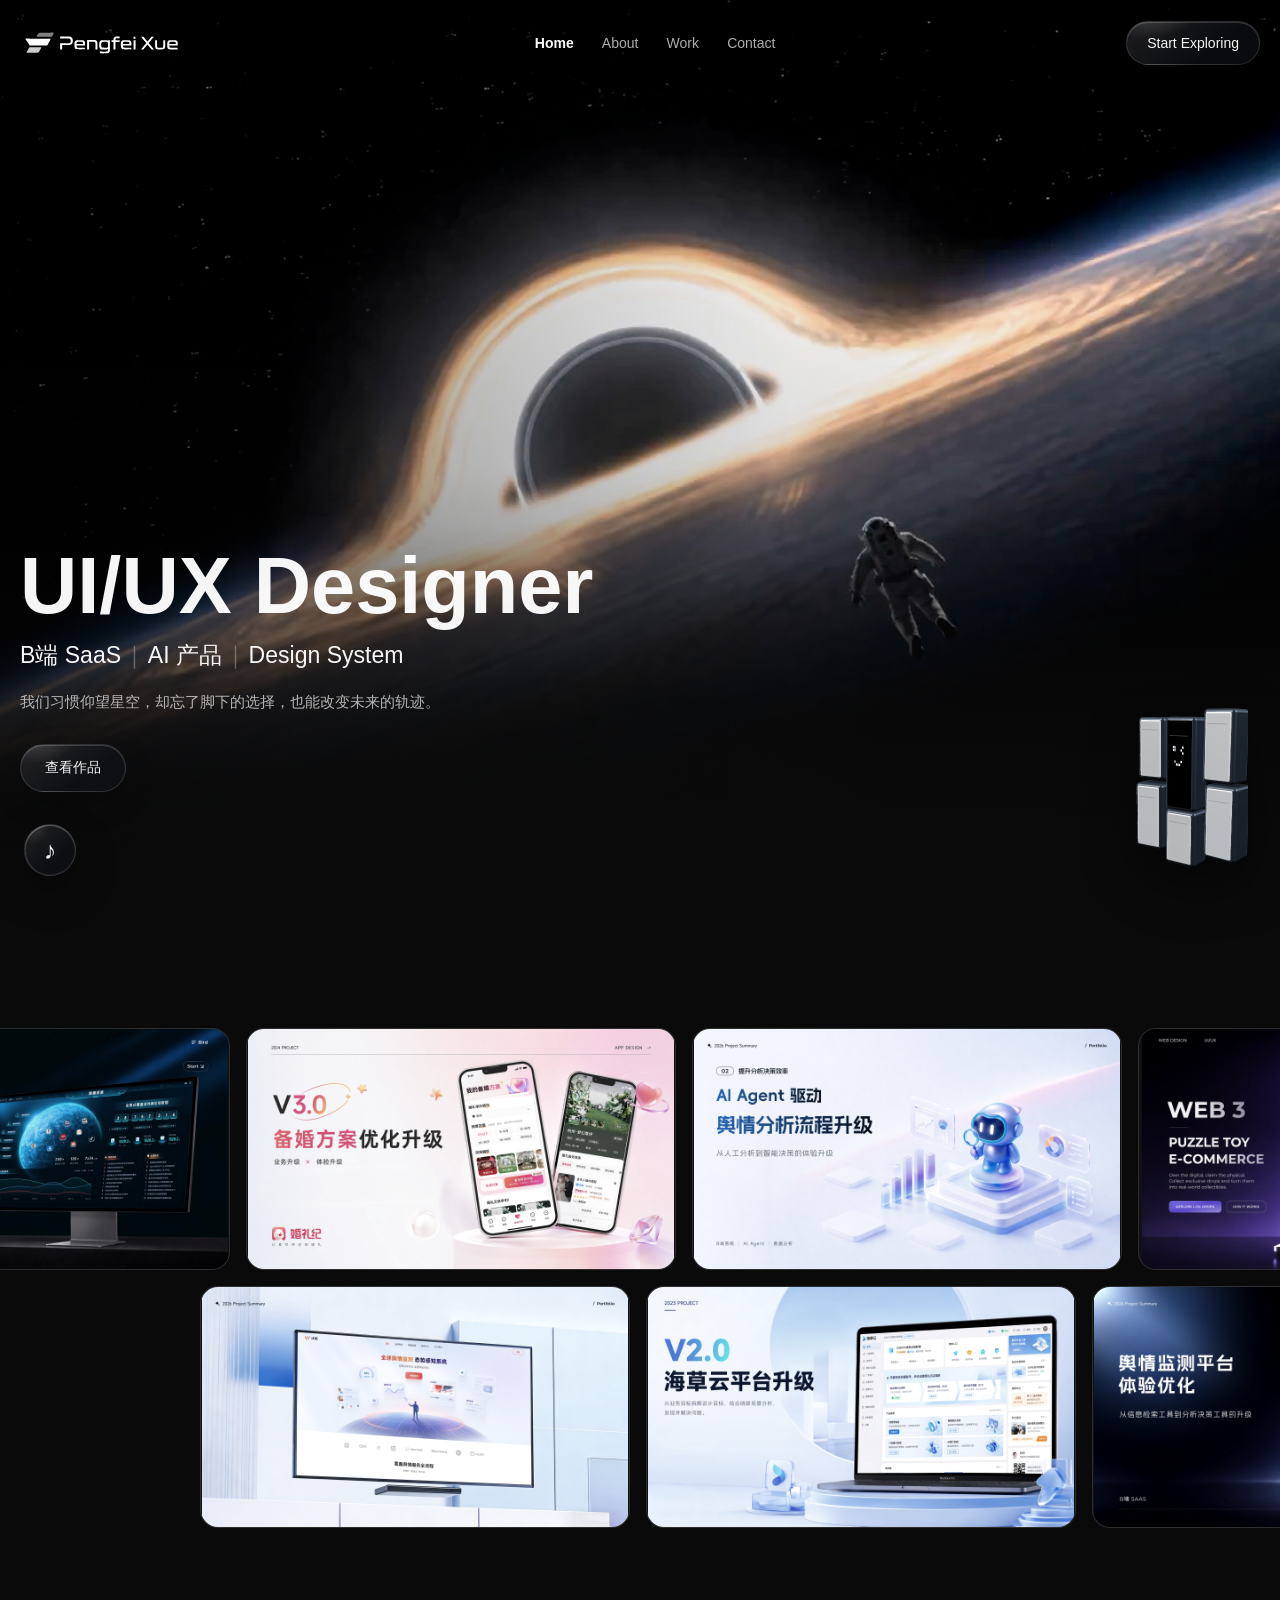
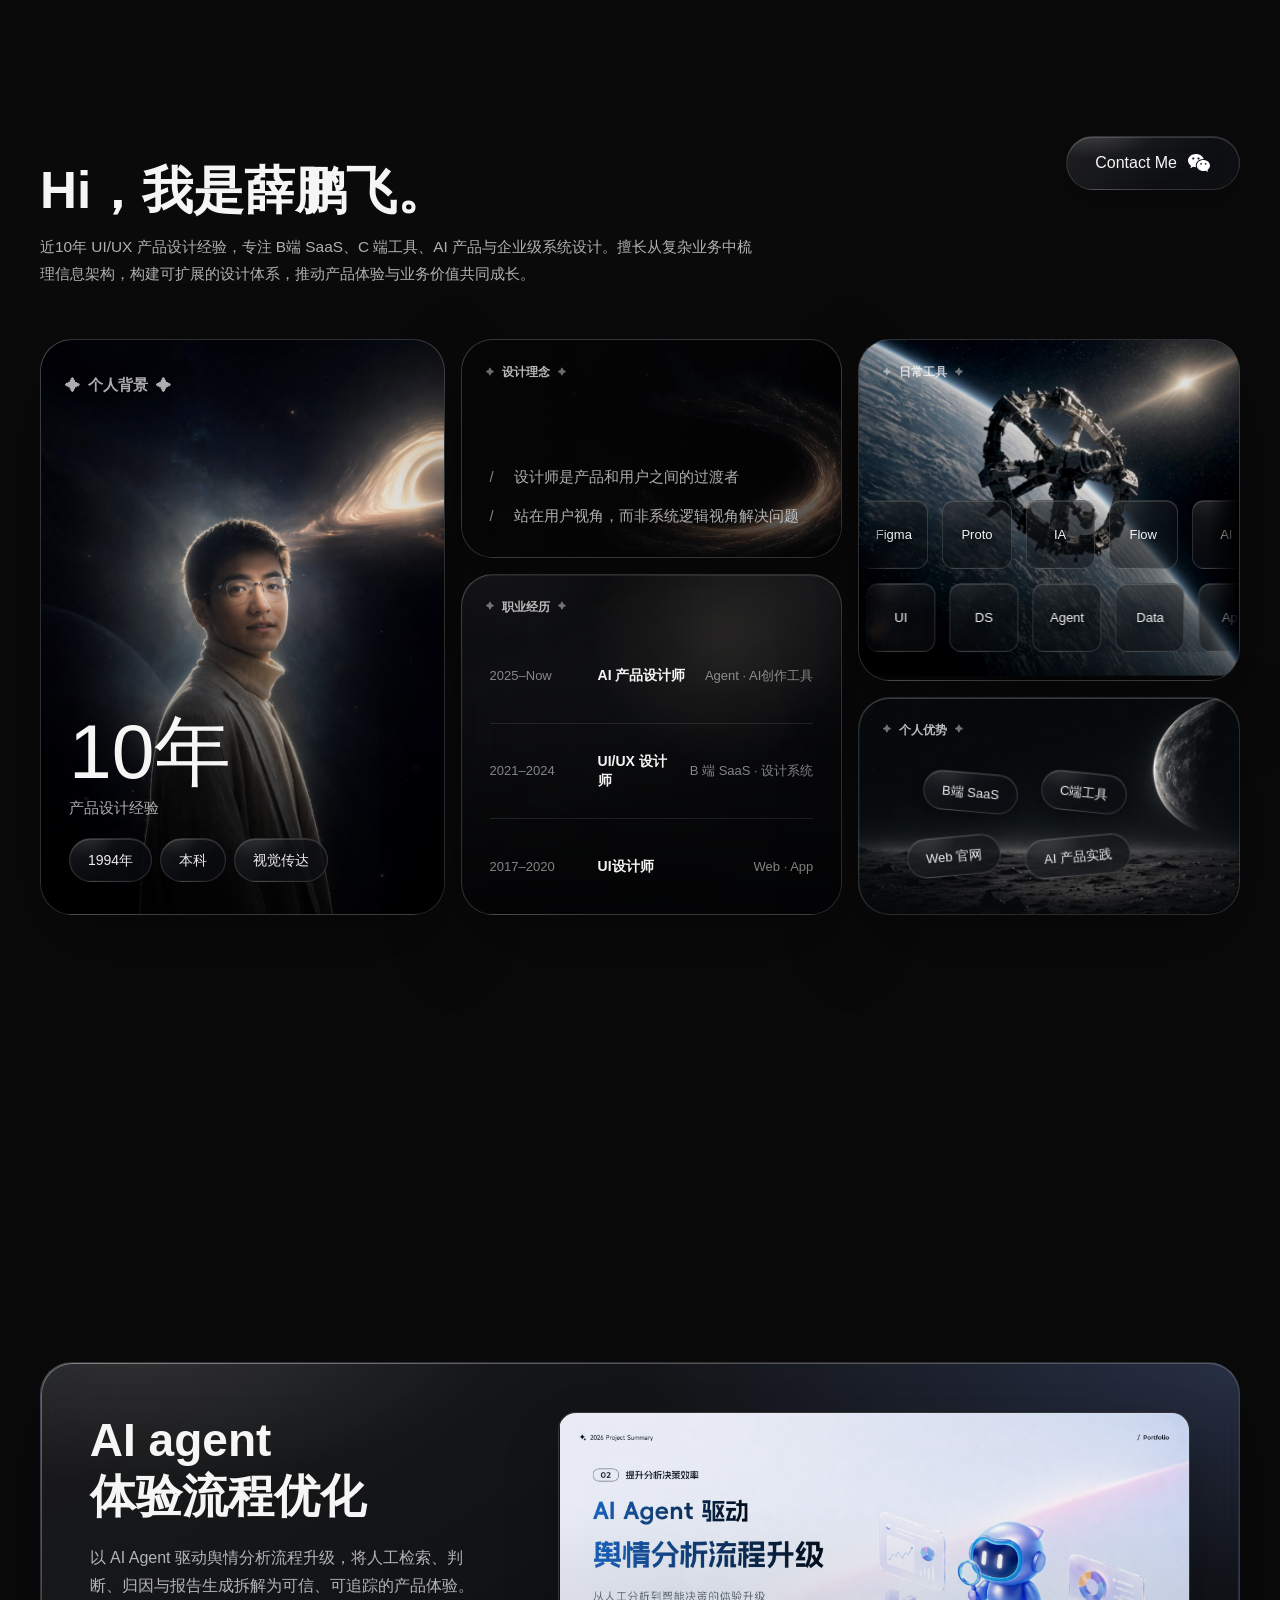
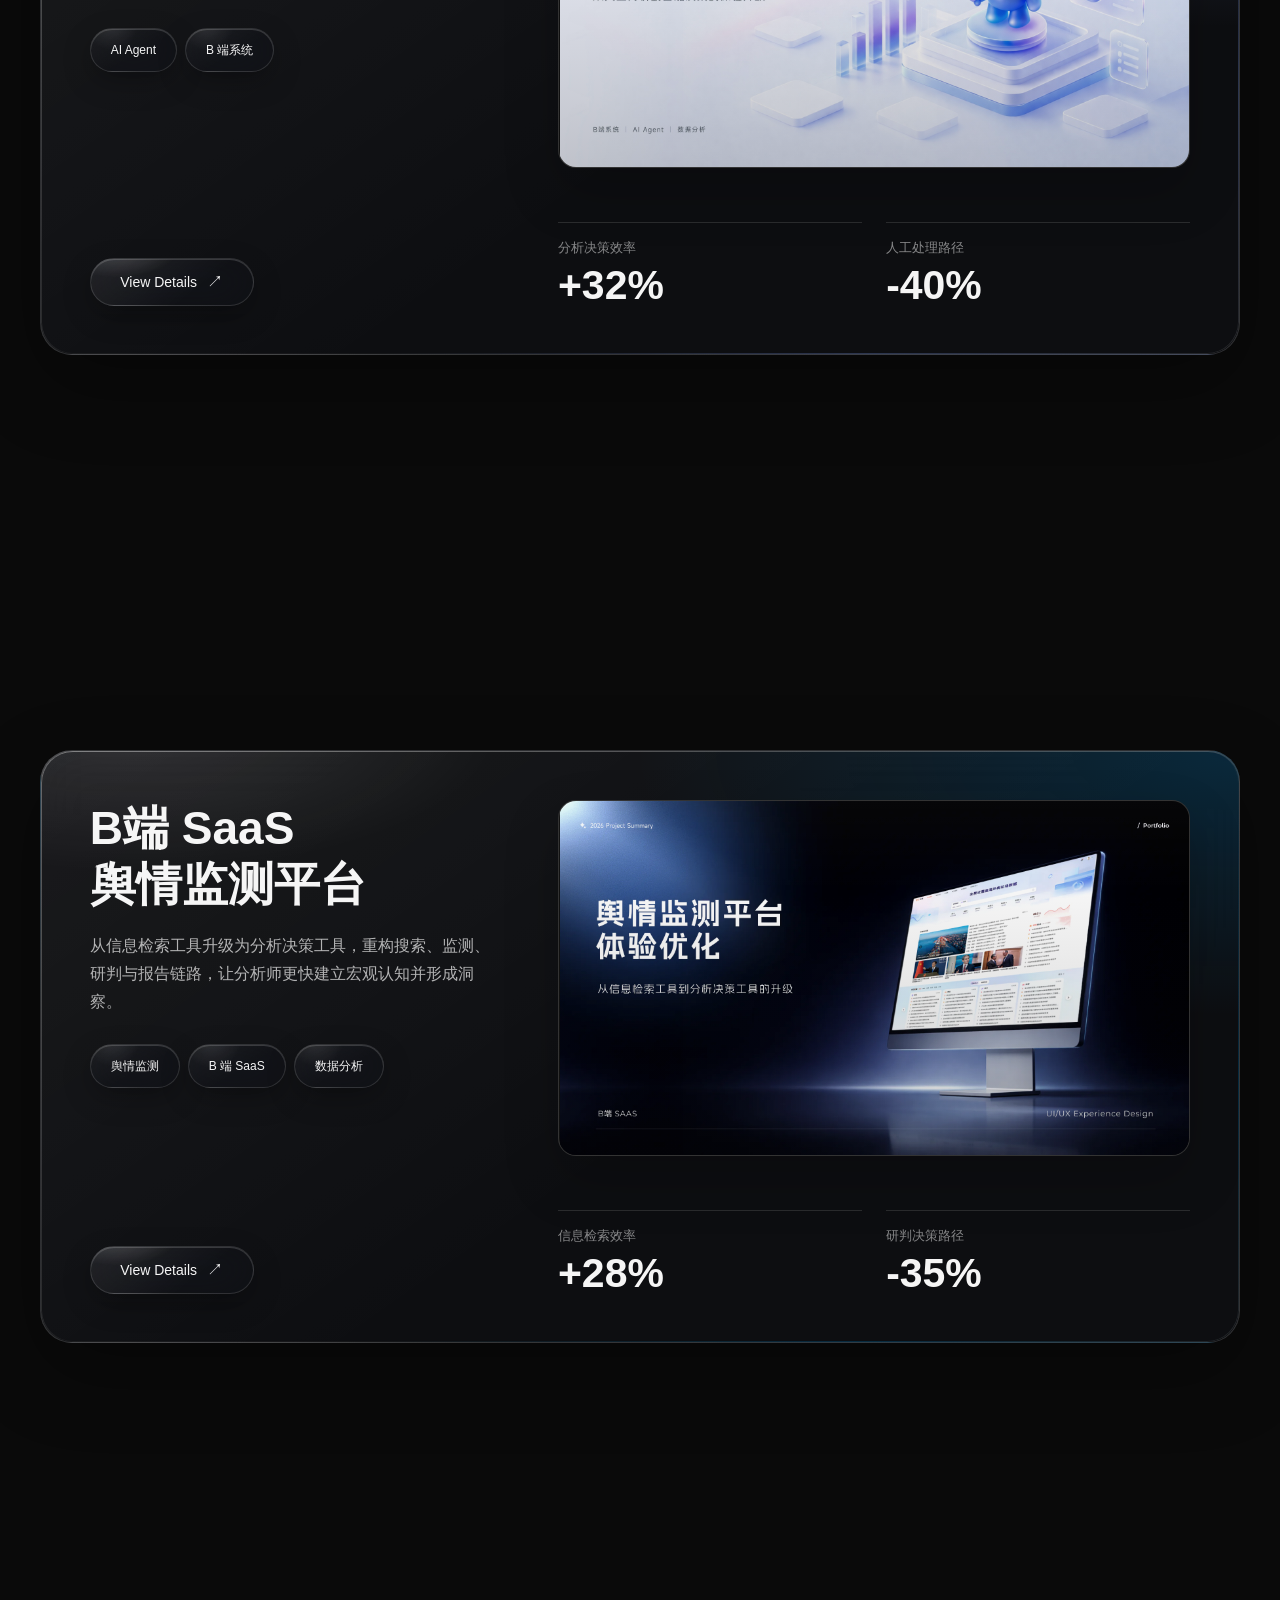
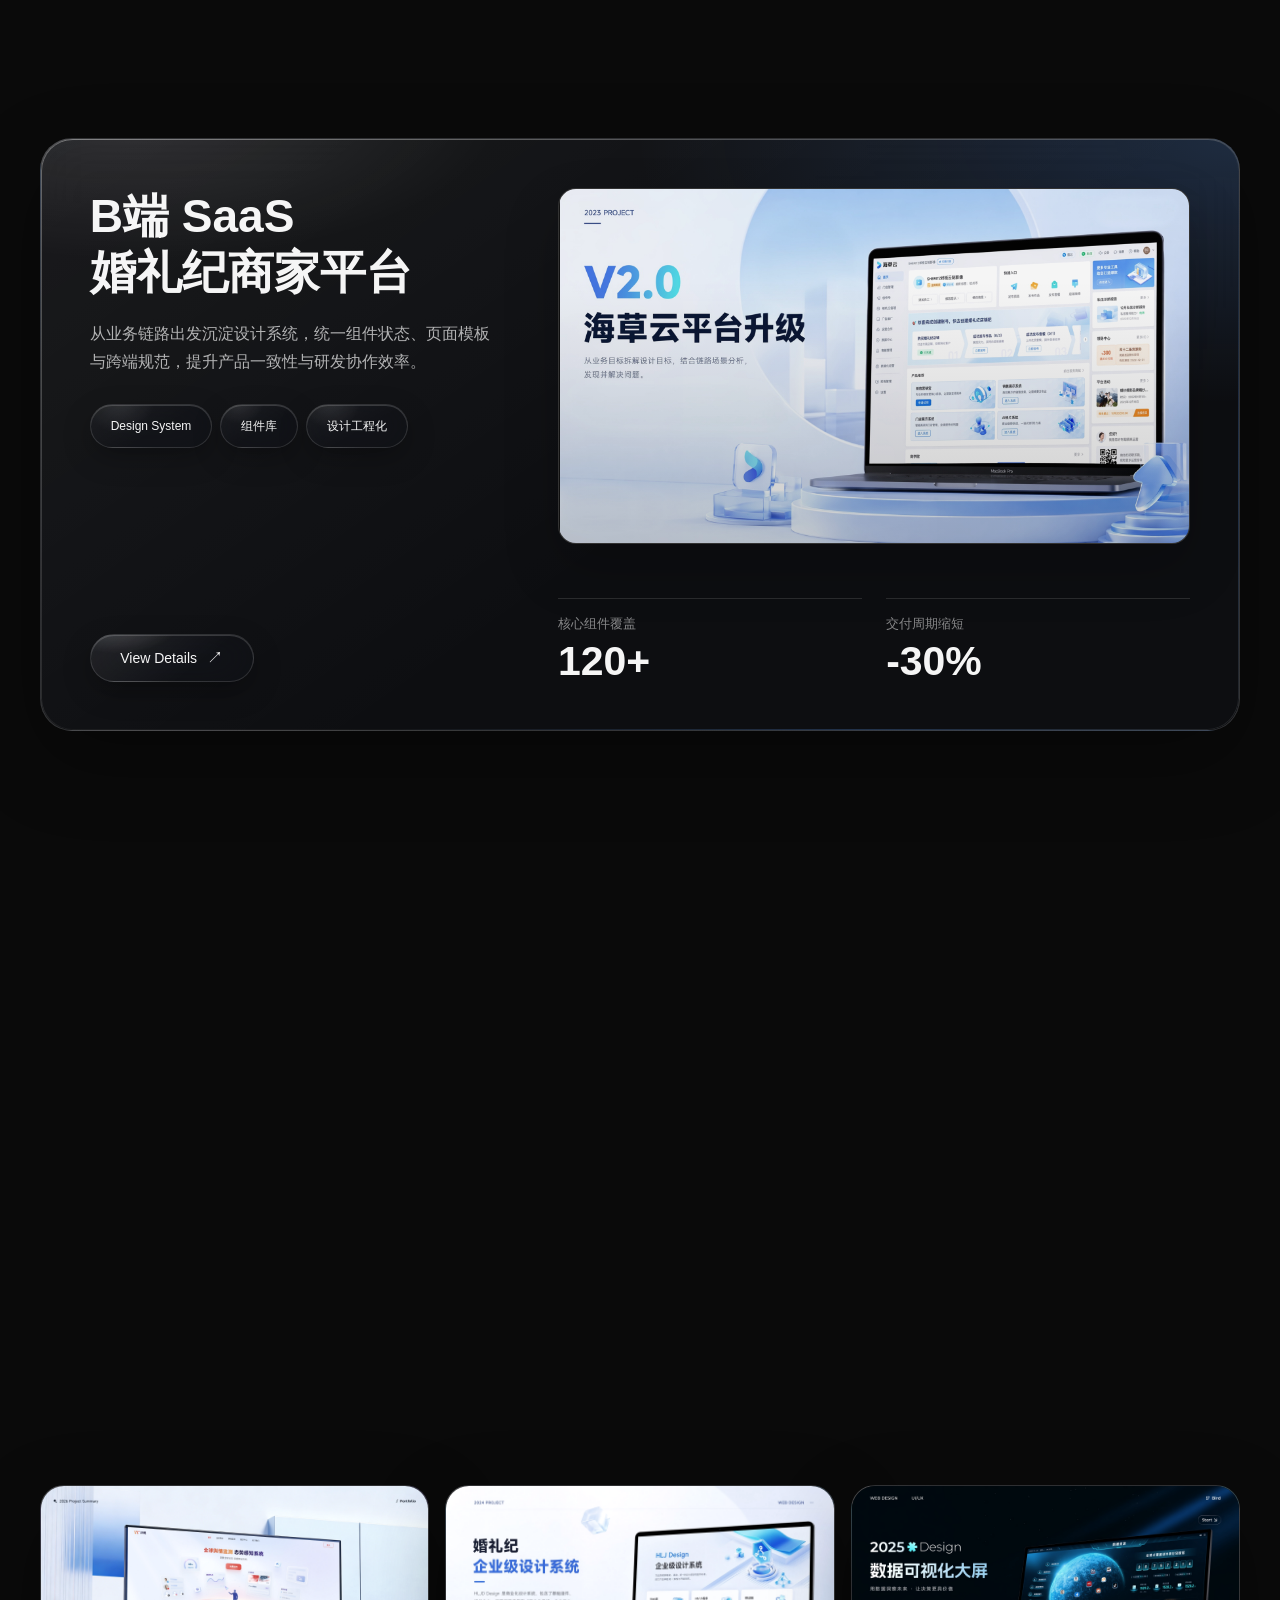
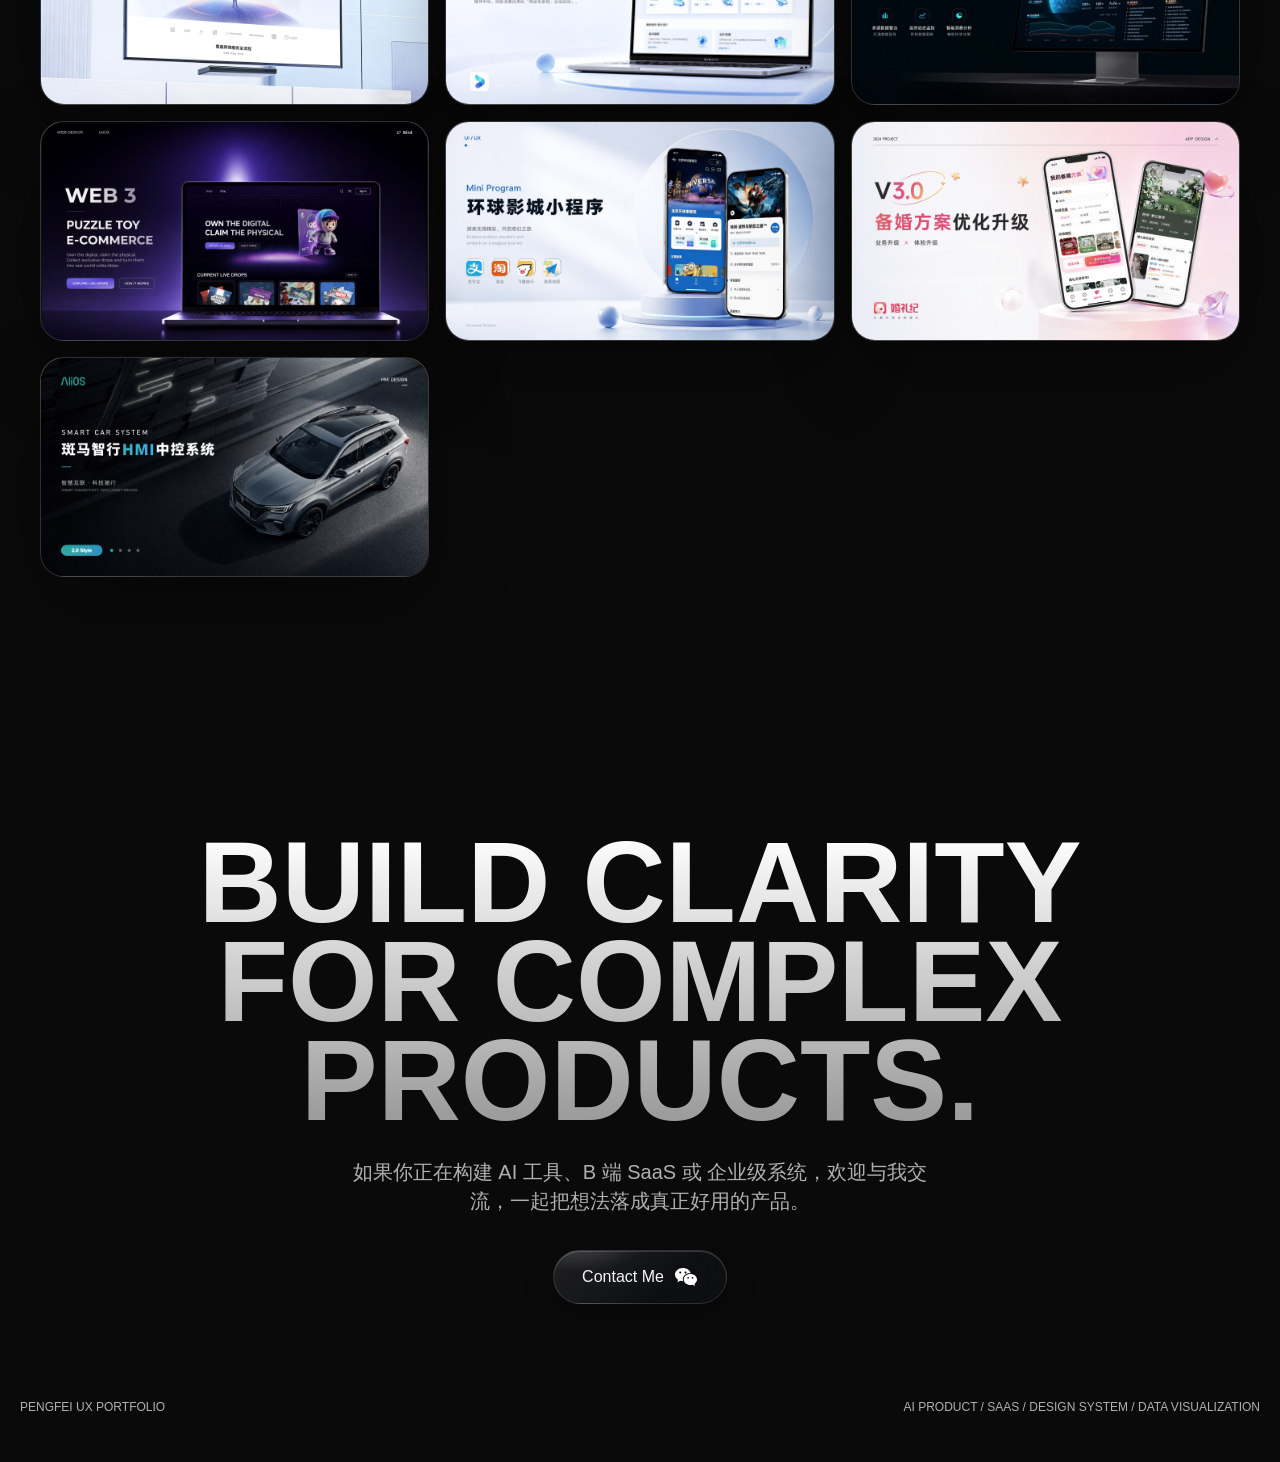
==== commit 297ec076: "Add files via upload" ====
--- a/portfolio-home.html
+++ b/portfolio-home.html
@@ -3772,7 +3772,6 @@
     <button class="orbit-launcher" id="orbitLauncher" type="button" aria-haspopup="dialog" aria-controls="orbitPanel" aria-expanded="false" aria-label="打开 ORBIT-01 作品集助手">
       <span class="orbit-robot" aria-hidden="true"><span class="orbit-rig">
         <canvas class="orbit-webgl" id="orbitWebgl" width="290" height="425"></canvas>
-        <img class="orbit-robot-fallback" src="assets/orbit/orbit-robot-6block.png" alt="" />
       </span></span>
     </button>
     <section class="orbit-panel" id="orbitPanel" role="dialog" aria-labelledby="orbitTitle" aria-hidden="true">
--- a/assets/orbit/orbit.css
+++ b/assets/orbit/orbit.css
@@ -15,9 +15,12 @@
   box-sizing: border-box;
 }
 
-.orbit-assistant button,
+.orbit-assistant button {
+  font: inherit;
+}
+
 .orbit-assistant textarea {
-  font: inherit;
+  font-family: inherit;
 }
 
 .orbit-assistant .sr-only {
@@ -384,13 +387,7 @@
 }
 
 .orbit-panel::before {
-  content: "";
-  position: absolute;
-  inset: 0 20px auto;
-  z-index: 4;
-  height: 1px;
-  background: linear-gradient(90deg, transparent, rgba(255, 255, 255, .22), rgba(200, 167, 110, .12), transparent);
-  pointer-events: none;
+  display: none;
 }
 
 .orbit-assistant.is-open .orbit-panel {
@@ -408,8 +405,7 @@
   gap: 12px;
   min-height: 72px;
   padding: 16px 18px;
-  border-bottom: 1px solid rgba(255, 255, 255, .08);
-  background: rgba(7, 8, 10, .2);
+  background: rgba(7, 8, 10, .12);
 }
 
 .orbit-panel-avatar,
@@ -417,7 +413,7 @@
   display: grid;
   place-items: center;
   overflow: hidden;
-  border: 1px solid rgba(255, 255, 255, .11);
+  border: 0;
   border-radius: 50%;
   background:
     radial-gradient(circle at 50% 35%, rgba(255, 255, 255, .08), transparent 58%),
@@ -442,18 +438,18 @@
 .orbit-panel-identity {
   min-width: 0;
   display: grid;
-  gap: 6px;
+  gap: 4px;
 }
 
 .orbit-panel-identity strong {
-  font-size: 13px;
+  font-size: 16px;
   line-height: 1;
   font-weight: 600;
 }
 
 .orbit-panel-identity .orbit-status {
   margin-left: 0;
-  font-size: 8px;
+  font-size: 12px;
 }
 
 .orbit-panel-actions {
@@ -502,36 +498,34 @@
   max-width: 88%;
   display: grid;
   gap: 7px;
-  padding: 12px 14px;
-  border: 1px solid rgba(255, 255, 255, .08);
+  padding: 16px;
+  border: 0;
   border-radius: 14px;
   color: rgba(255, 255, 255, .82);
   background: rgba(255, 255, 255, .045);
   font-size: 12px;
-  line-height: 1.65;
+  line-height: 1.62;
   animation: orbit-message-in .22s ease-out both;
 }
 
 .orbit-message--assistant {
   align-self: flex-start;
-  max-width: calc(100% - 44px);
-  margin-left: 44px;
+  max-width: 100%;
+  margin-left: 0;
   border-top-left-radius: 5px;
 }
 
 .orbit-message--user {
   align-self: flex-end;
   max-width: 78%;
-  border-color: rgba(200, 167, 110, .15);
   border-bottom-right-radius: 5px;
   color: rgba(255, 255, 255, .9);
   background: rgba(200, 167, 110, .07);
 }
 
 .orbit-message--status {
-  max-width: calc(100% - 44px);
-  margin-left: 44px;
-  border-color: transparent;
+  max-width: 100%;
+  margin-left: 0;
   color: rgba(255, 255, 255, .54);
   background: transparent;
   padding: 5px 1px;
@@ -547,18 +541,20 @@
 
 .orbit-message-meta {
   color: rgba(200, 167, 110, .68);
-  font-size: 8px;
+  font-size: 12px;
   line-height: 1;
   text-transform: uppercase;
 }
 
 .orbit-message-copy {
   white-space: pre-line;
+  font-size: 12px;
+  line-height: 1.45;
 }
 
 .orbit-welcome-note {
   color: rgba(255, 255, 255, .38);
-  font-size: 10px;
+  font-size: 12px;
   line-height: 1.4;
 }
 
@@ -566,10 +562,10 @@
   display: grid;
   grid-template-columns: repeat(2, minmax(0, 1fr));
   gap: 7px;
-  width: calc(100% - 44px);
-  margin-left: 44px;
-  padding: 12px;
-  border: 1px solid rgba(255, 255, 255, .065);
+  width: 100%;
+  margin-left: 0;
+  padding: 16px;
+  border: 0;
   border-radius: 14px;
   background: rgba(255, 255, 255, .025);
   animation: orbit-message-in .28s .06s ease-out both;
@@ -579,7 +575,7 @@
   grid-column: 1 / -1;
   margin-bottom: 2px;
   color: rgba(255, 255, 255, .38);
-  font-size: 8px;
+  font-size: 12px;
   line-height: 1;
   letter-spacing: .04em;
   text-transform: uppercase;
@@ -588,11 +584,11 @@
 .orbit-quick-questions button {
   min-height: 36px;
   padding: 8px 9px;
-  border: 1px solid rgba(255, 255, 255, .09);
+  border: 1px solid rgba(255, 255, 255, .075);
   border-radius: 10px;
   color: rgba(255, 255, 255, .68);
   background: rgba(255, 255, 255, .025);
-  font-size: 10px;
+  font-size: 12px;
   line-height: 1.25;
   text-align: center;
   transition: color .2s ease, border-color .2s ease, background .2s ease, transform .2s ease;
@@ -615,8 +611,7 @@
   z-index: 2;
   display: block;
   padding: 12px;
-  border-top: 1px solid rgba(255, 255, 255, .08);
-  background: rgba(7, 8, 10, .34);
+  background: rgba(7, 8, 10, .2);
 }
 
 .orbit-input-wrap {
@@ -637,33 +632,34 @@
 
 .orbit-input {
   width: 100%;
-  min-height: 46px;
+  min-height: 50px;
   max-height: 92px;
   resize: none;
   border: 0;
   outline: 0;
-  padding: 13px 50px 11px 13px;
+  padding: 15px 54px 13px 14px;
   color: rgba(255, 255, 255, .88);
   background: transparent;
-  font-size: 12px;
+  font-size: 14px;
   line-height: 1.45;
 }
 
 .orbit-input::placeholder {
   color: rgba(255, 255, 255, .32);
+  font-size: 14px;
 }
 
 .orbit-send {
   position: absolute;
-  right: 19px;
-  bottom: 19px;
+  right: 22px;
+  bottom: 22px;
   width: 30px;
   height: 30px;
   display: grid;
   place-items: center;
   padding: 0;
   border: 1px solid rgba(200, 167, 110, .18);
-  border-radius: 50%;
+  border-radius: 12px;
   color: rgba(248, 241, 226, .9);
   background:
     linear-gradient(145deg, rgba(255, 255, 255, .1), transparent 54%),
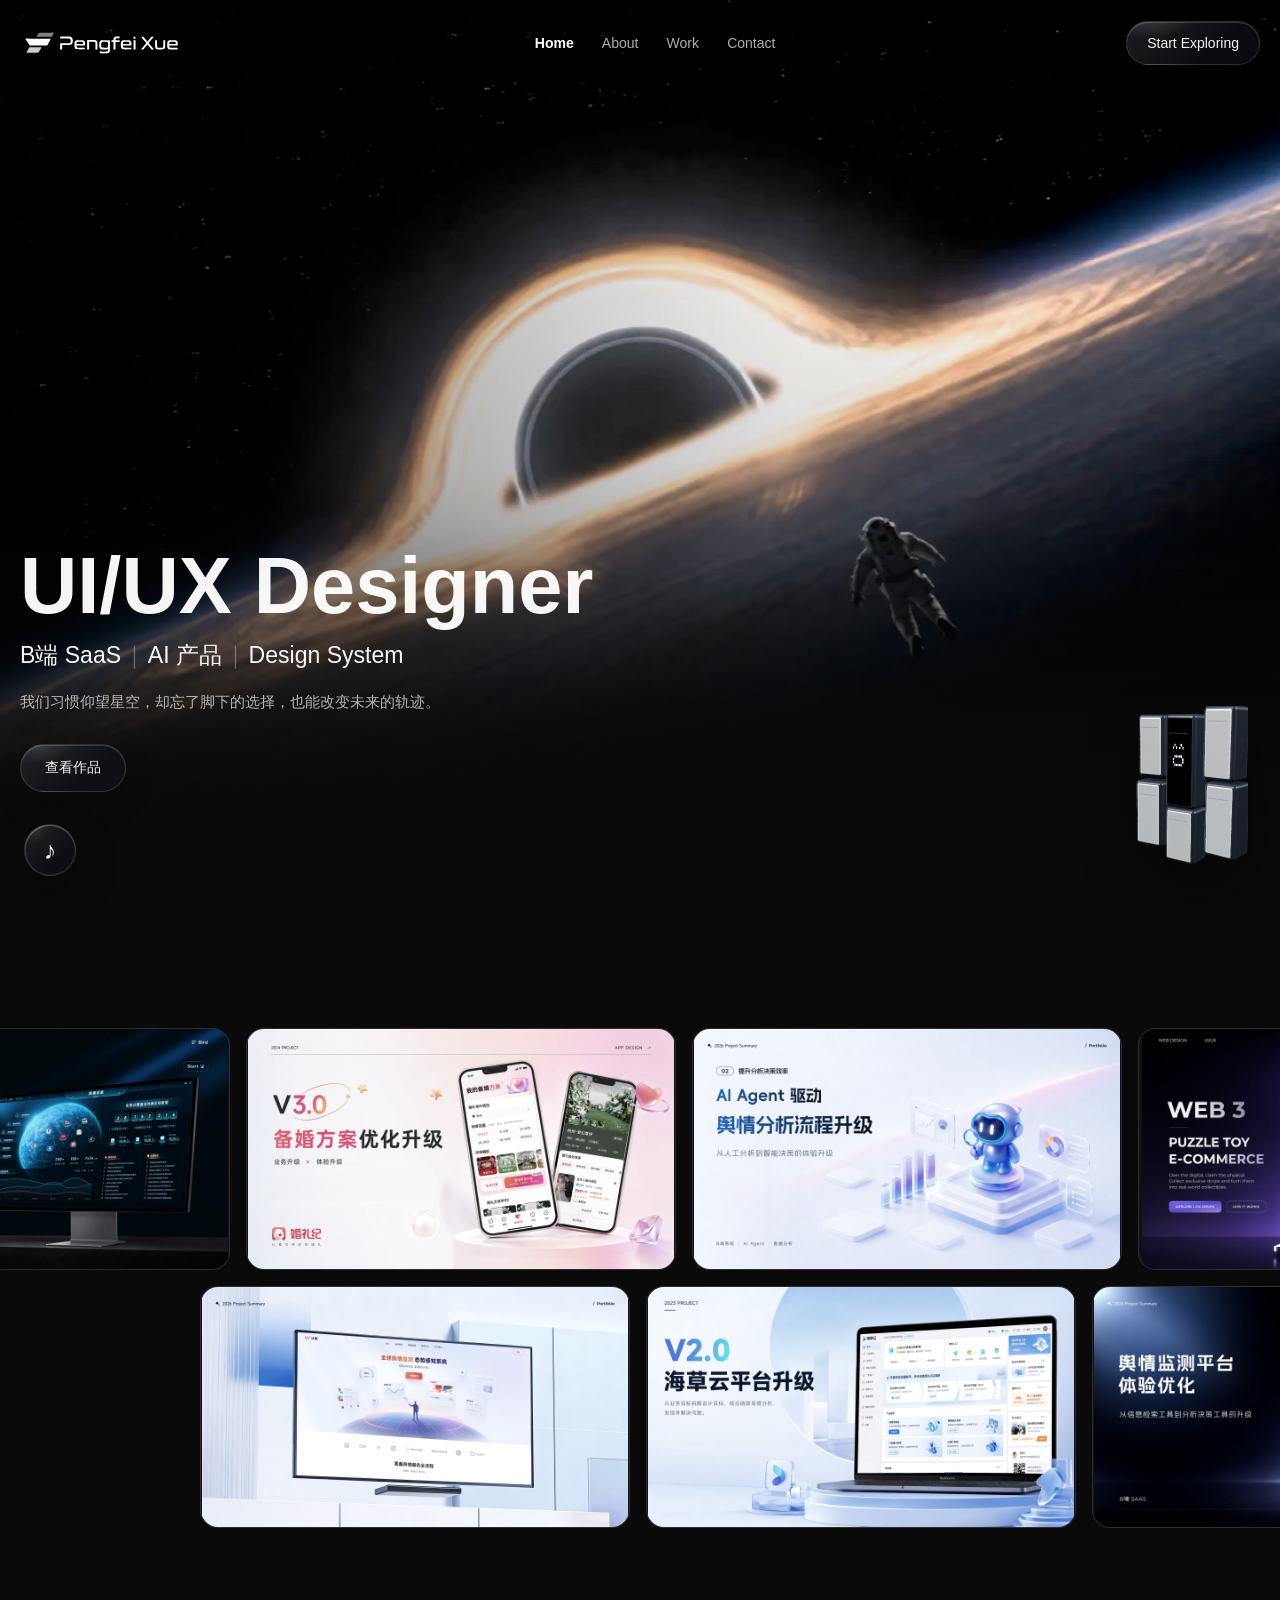
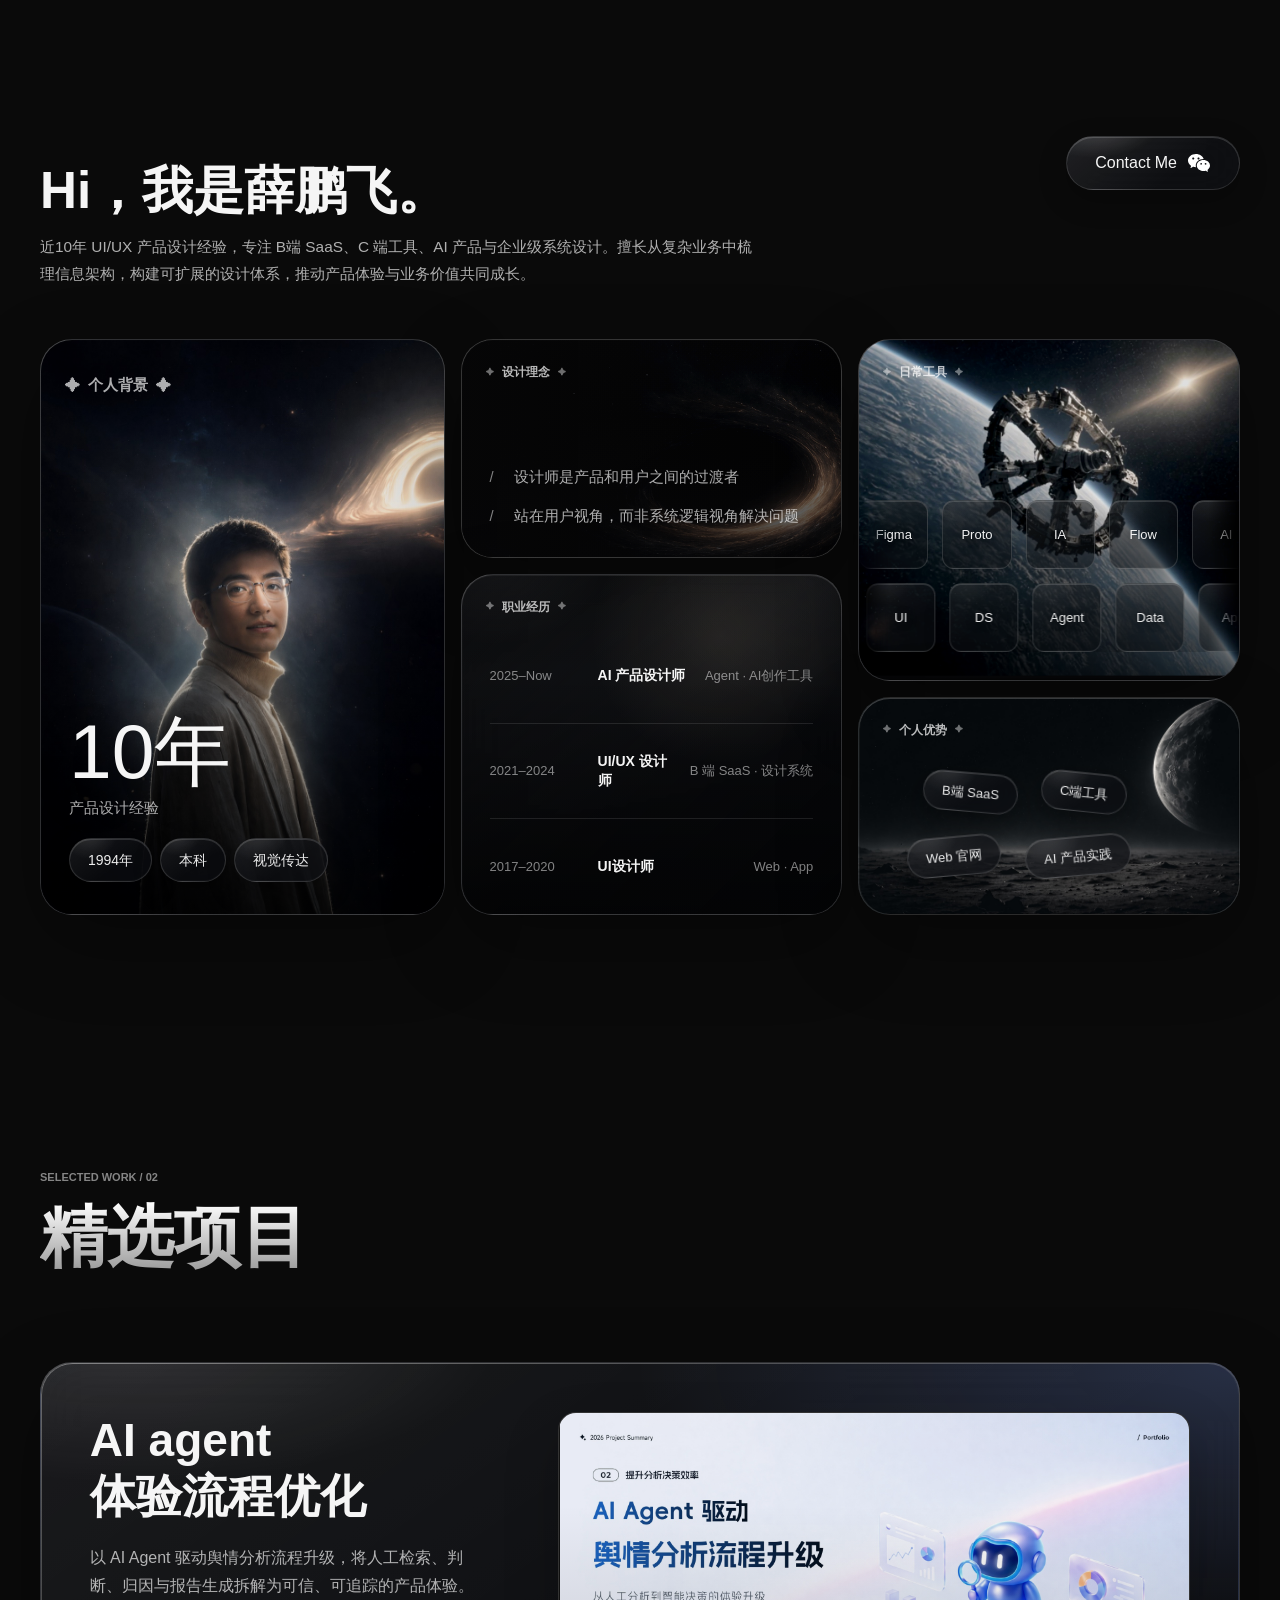
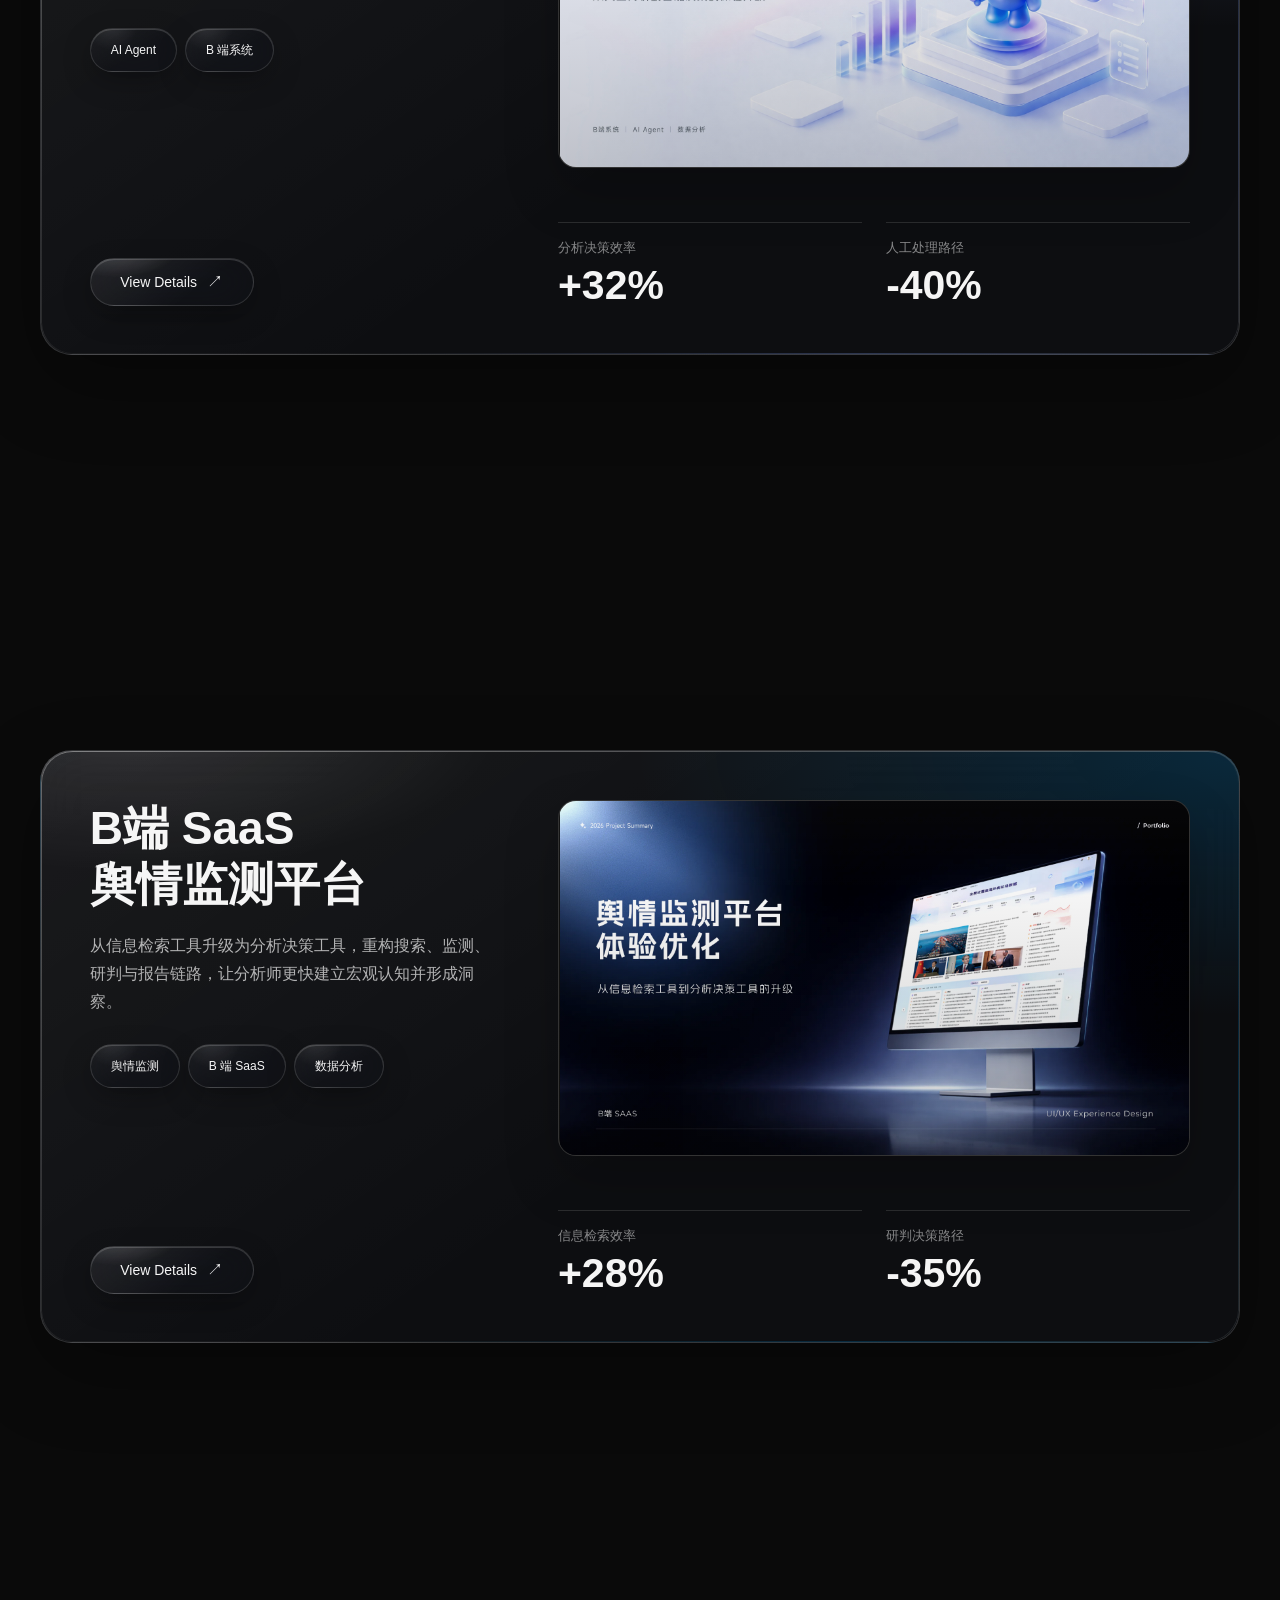
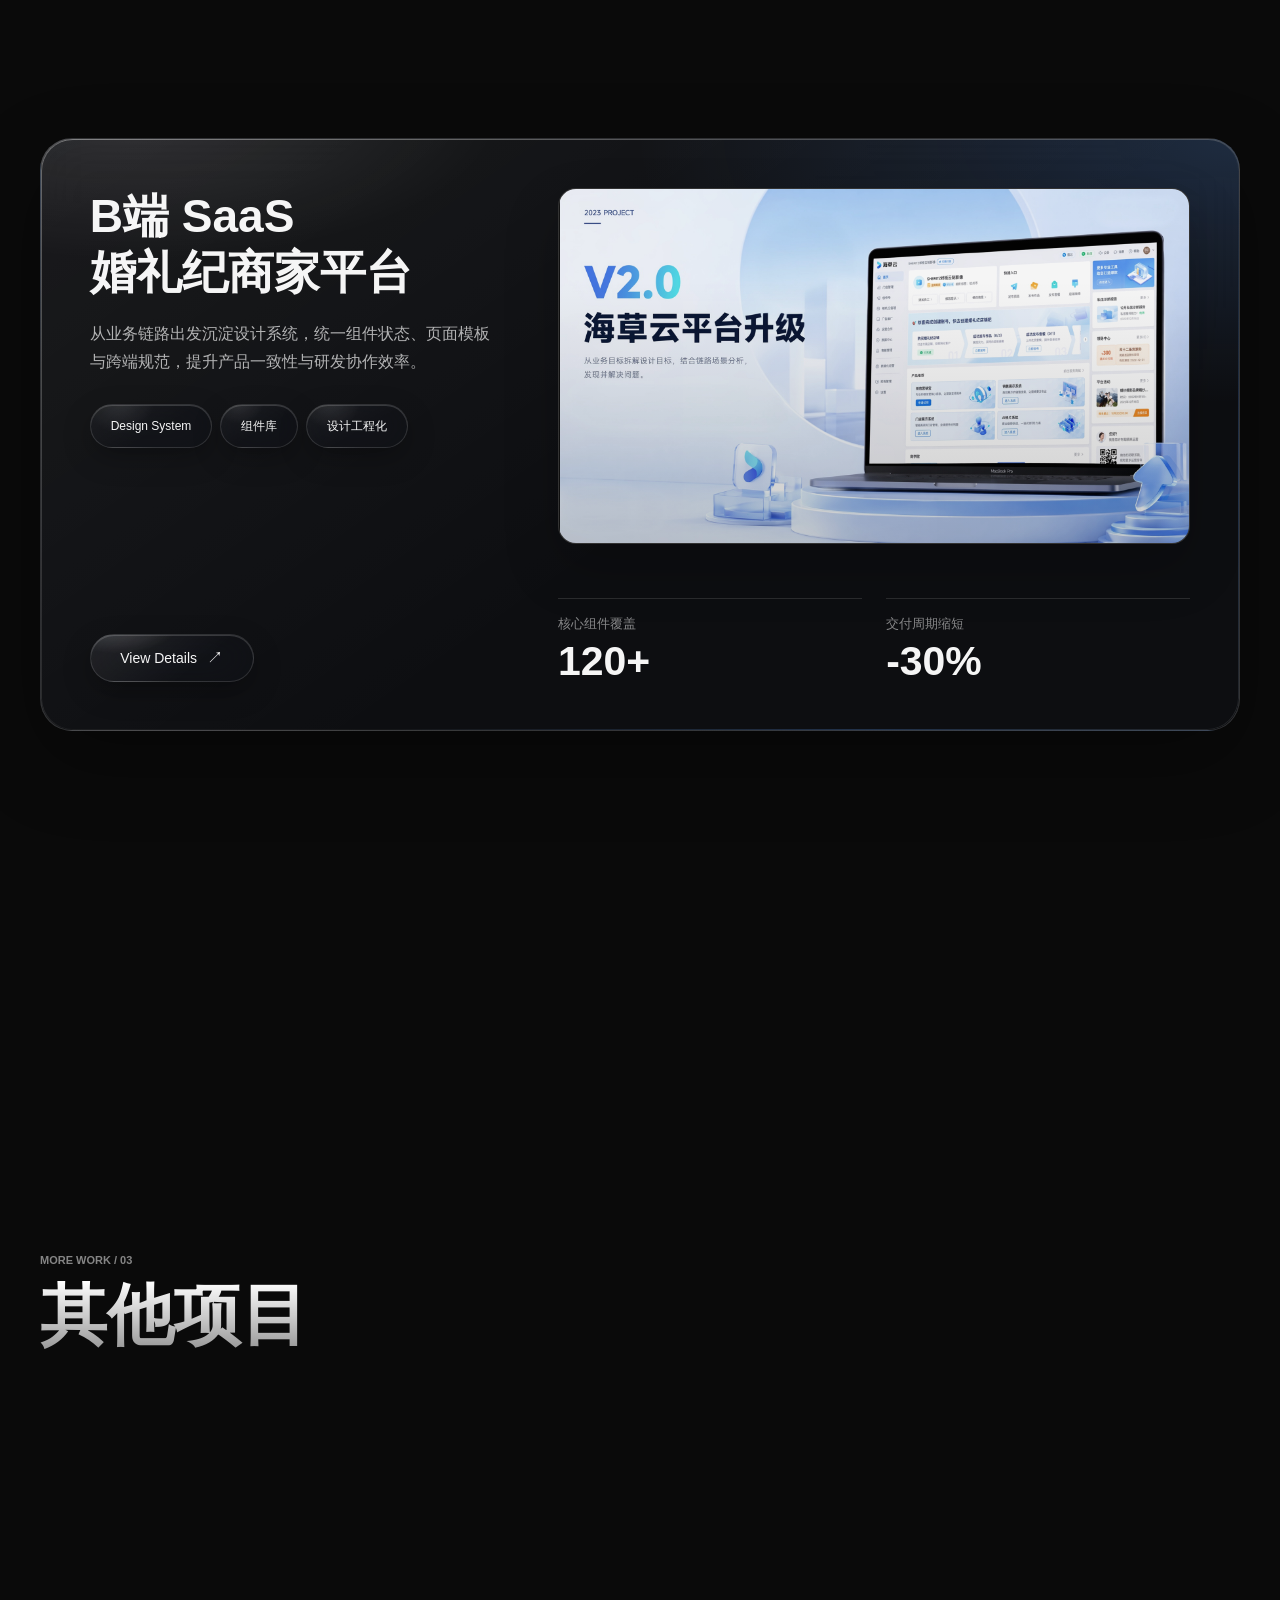
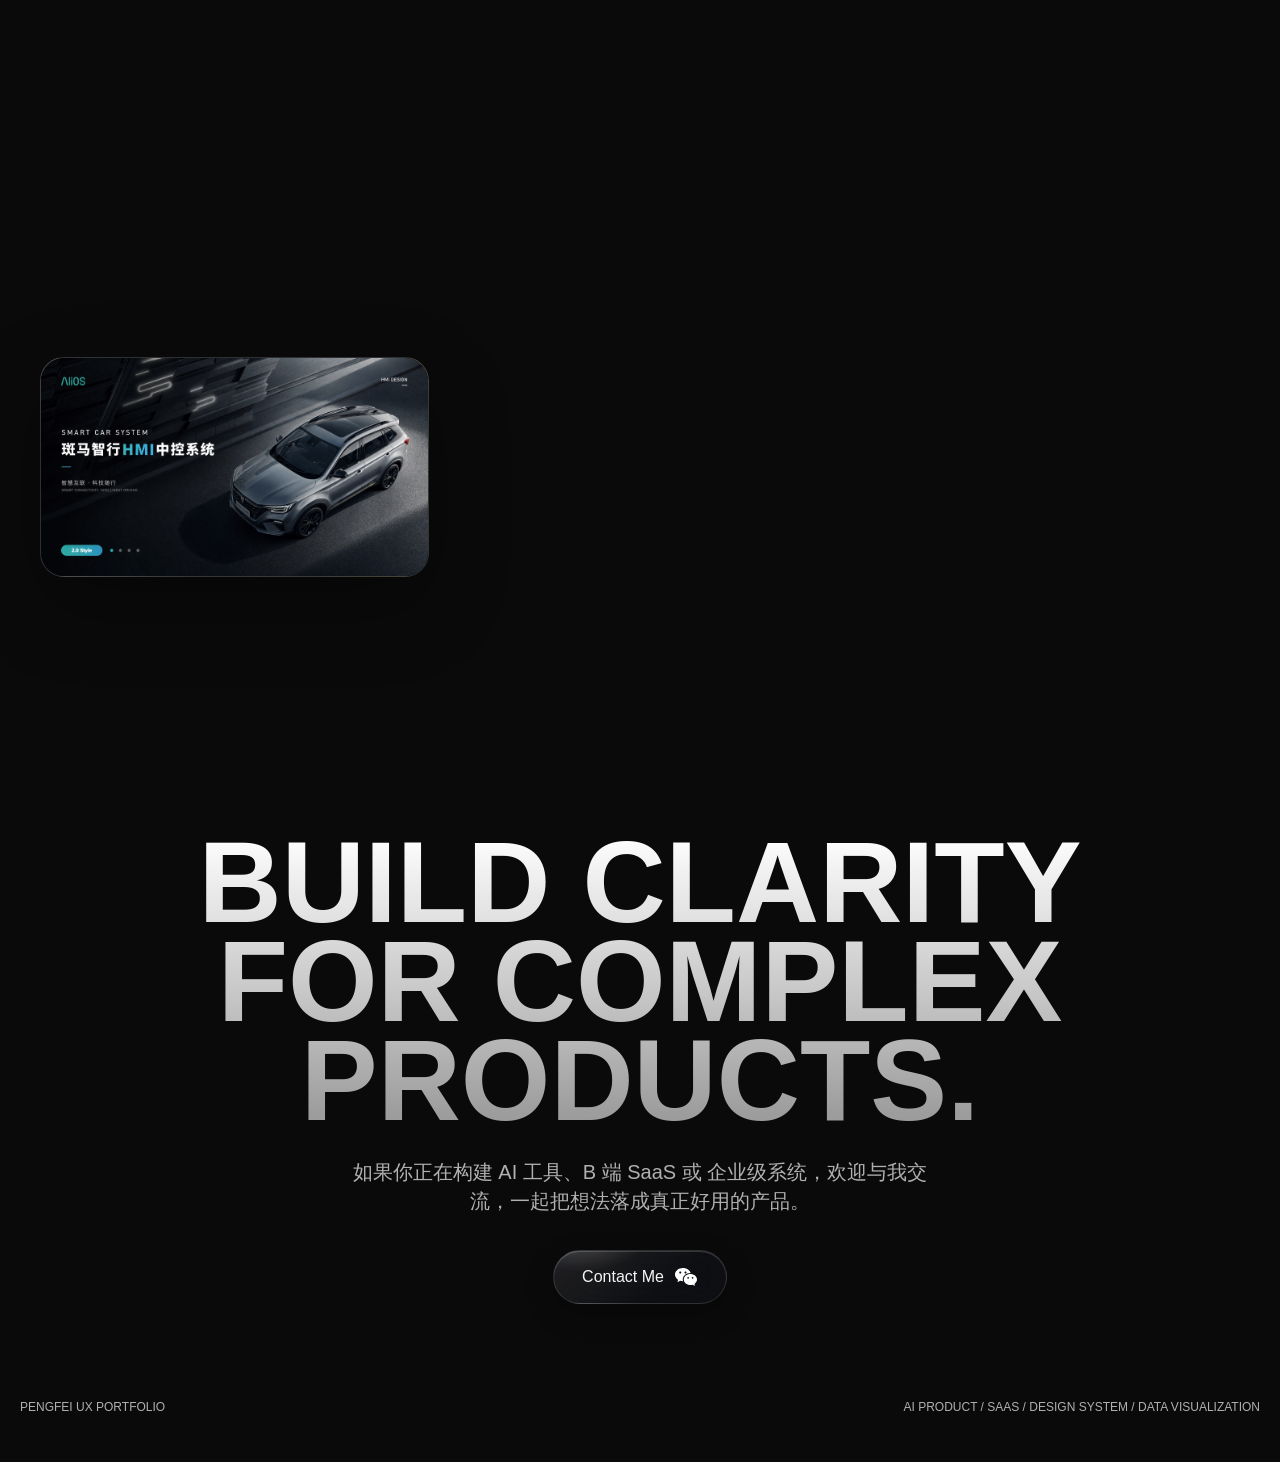
==== commit 3beacb7e: "Add files via upload" ====
--- a/portfolio-home.html
+++ b/portfolio-home.html
@@ -7,6 +7,7 @@
   <meta name="description" content="面向 AI 产品、B 端 SaaS 与复杂业务场景的资深 UI/UX 设计师个人官网。" />
   <link rel="icon" href="assets/brand/logo-favicon-light.svg" type="image/svg+xml" media="(prefers-color-scheme: light)" />
   <link rel="icon" href="assets/brand/logo-favicon-dark.svg" type="image/svg+xml" media="(prefers-color-scheme: dark)" />
+  <link rel="preload" as="image" href="assets/hero/banner-video-first-frame.jpg" fetchpriority="high" />
   <style>
     :root {
       color-scheme: dark;
@@ -495,7 +496,7 @@
       min-height: 100svh;
       display: block;
       overflow: hidden;
-      background: var(--bg);
+      background: var(--bg) url("assets/hero/banner-video-first-frame.jpg") 58% center / cover no-repeat;
       font-family: var(--font-body);
     }
 
@@ -535,7 +536,13 @@
       height: 100%;
       object-fit: cover;
       object-position: 58% center;
+      opacity: 0;
+      transition: opacity .8s cubic-bezier(.22, 1, .36, 1);
       z-index: 0;
+    }
+
+    .hero-video.is-ready {
+      opacity: 1;
     }
 
     .hero-video-blackout {
@@ -3858,7 +3865,8 @@
       const sourceUrl = heroVideo.dataset.src;
       const network = navigator.connection || navigator.mozConnection || navigator.webkitConnection;
       const slowNetwork = network?.saveData || /(^|-)2g|3g/.test(network?.effectiveType || "");
-      if (!sourceUrl || slowNetwork || reduceMotion.matches) return;
+      const compactViewport = window.matchMedia("(max-width: 767px)").matches;
+      if (!sourceUrl || compactViewport || slowNetwork || reduceMotion.matches) return;
 
       const source = document.createElement("source");
       source.src = sourceUrl;
@@ -3868,6 +3876,10 @@
       heroVideo.load();
       heroVideo.play().catch(() => {});
     }
+
+    heroVideo.addEventListener("canplay", () => {
+      heroVideo.classList.add("is-ready");
+    }, { once: true });
 
     window.addEventListener("load", () => {
       const deferVideo = window.requestIdleCallback
--- a/assets/orbit/orbit.css
+++ b/assets/orbit/orbit.css
@@ -119,8 +119,8 @@
   height: 5px;
   flex: 0 0 auto;
   border-radius: 50%;
-  background: var(--orbit-gold);
-  box-shadow: 0 0 9px rgba(200, 167, 110, .54);
+  background: #22c55e;
+  box-shadow: 0 0 9px rgba(34, 197, 94, .55);
   animation: orbit-breathe 2.8s ease-in-out infinite;
 }
 
@@ -152,23 +152,6 @@
   clip-path: inset(0 0 4% 0);
   outline: 0;
   pointer-events: none;
-}
-
-.orbit-robot-fallback {
-  position: absolute;
-  inset: 0;
-  width: 100%;
-  height: 100%;
-  display: block;
-  object-fit: contain;
-  opacity: 1;
-  pointer-events: none;
-  transition: opacity .2s ease;
-}
-
-.orbit-webgl.is-ready + .orbit-robot-fallback {
-  opacity: 0;
-  visibility: hidden;
 }
 
 .orbit-webgl--failed {
@@ -408,8 +391,10 @@
   background: rgba(7, 8, 10, .12);
 }
 
-.orbit-panel-avatar,
-.orbit-message-avatar {
+.orbit-panel-avatar {
+  width: 36px;
+  height: 36px;
+  flex: 0 0 auto;
   display: grid;
   place-items: center;
   overflow: hidden;
@@ -420,14 +405,7 @@
     rgba(255, 255, 255, .025);
 }
 
-.orbit-panel-avatar {
-  width: 36px;
-  height: 36px;
-  flex: 0 0 auto;
-}
-
-.orbit-panel-avatar img,
-.orbit-message-avatar img {
+.orbit-panel-avatar img {
   display: block;
   width: 78%;
   height: 84%;
@@ -529,14 +507,6 @@
   color: rgba(255, 255, 255, .54);
   background: transparent;
   padding: 5px 1px;
-}
-
-.orbit-message-avatar {
-  position: absolute;
-  top: 0;
-  left: -44px;
-  width: 32px;
-  height: 32px;
 }
 
 .orbit-message-meta {
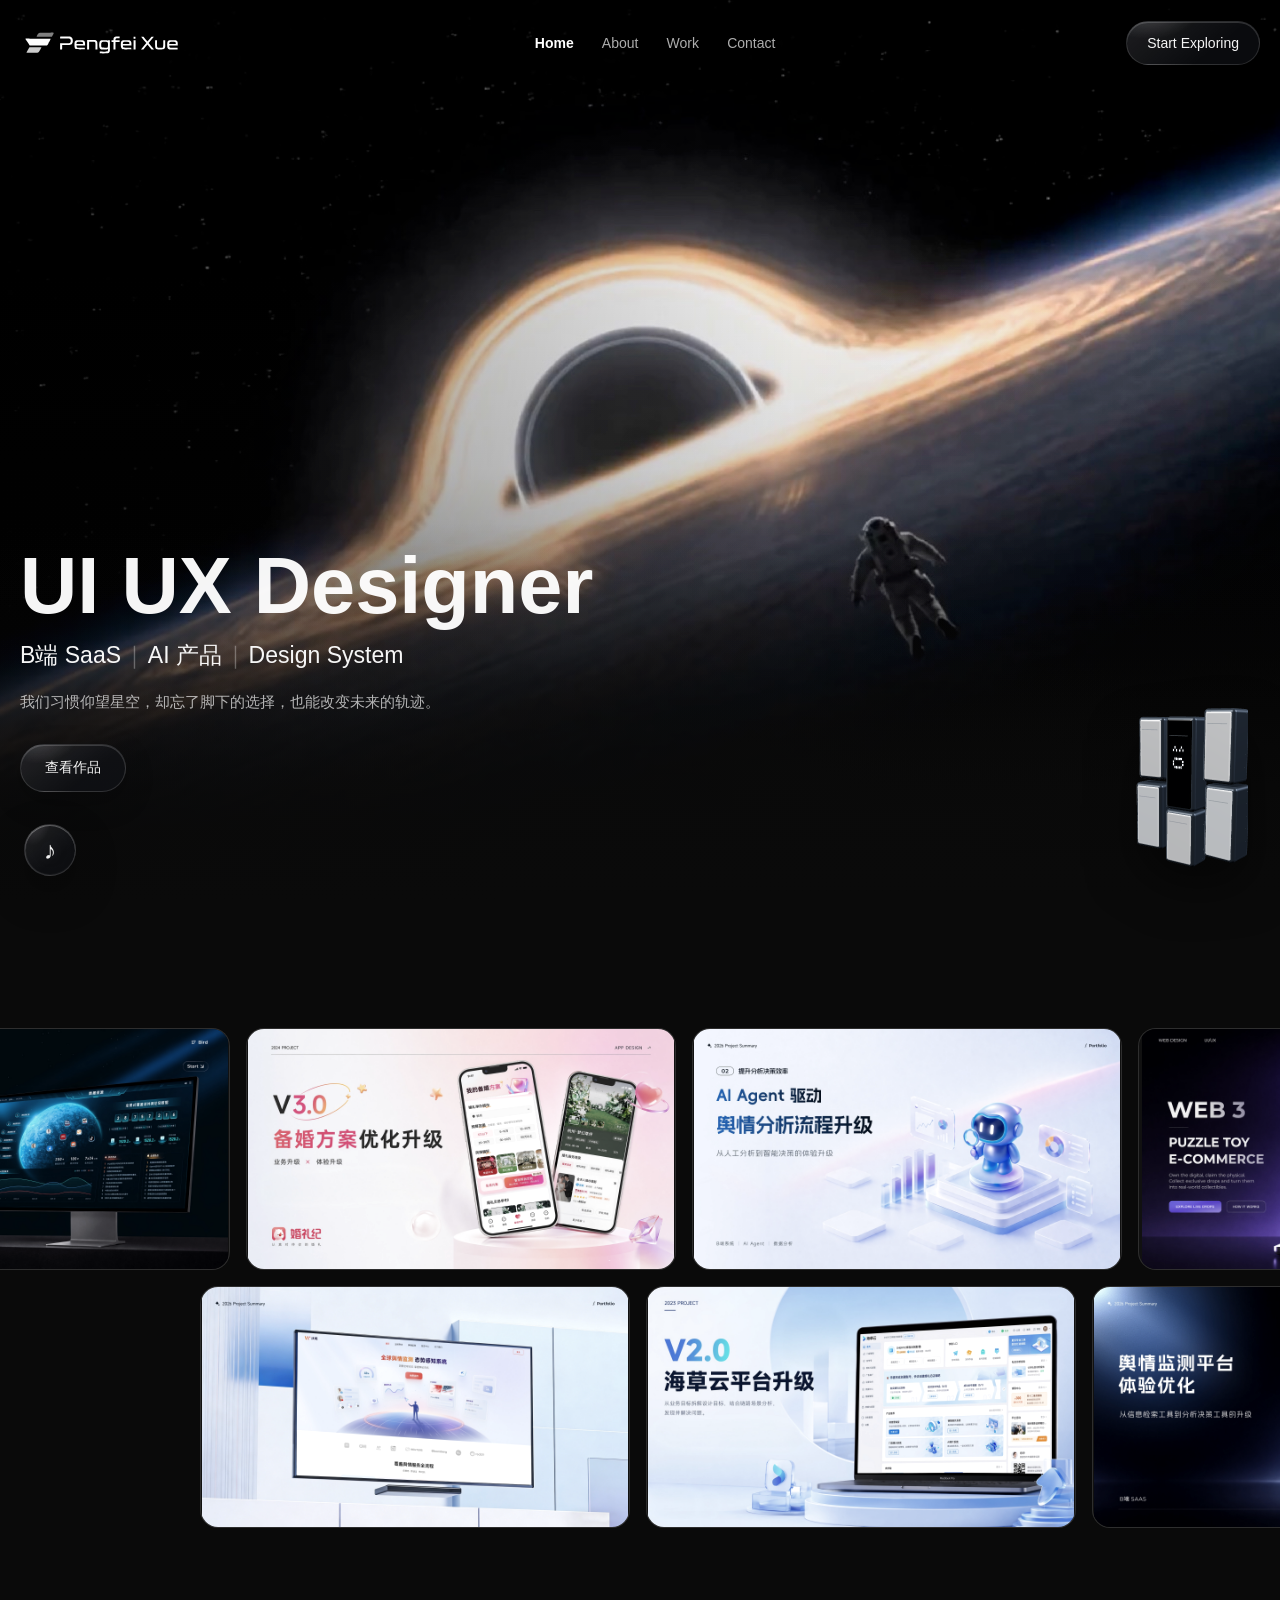
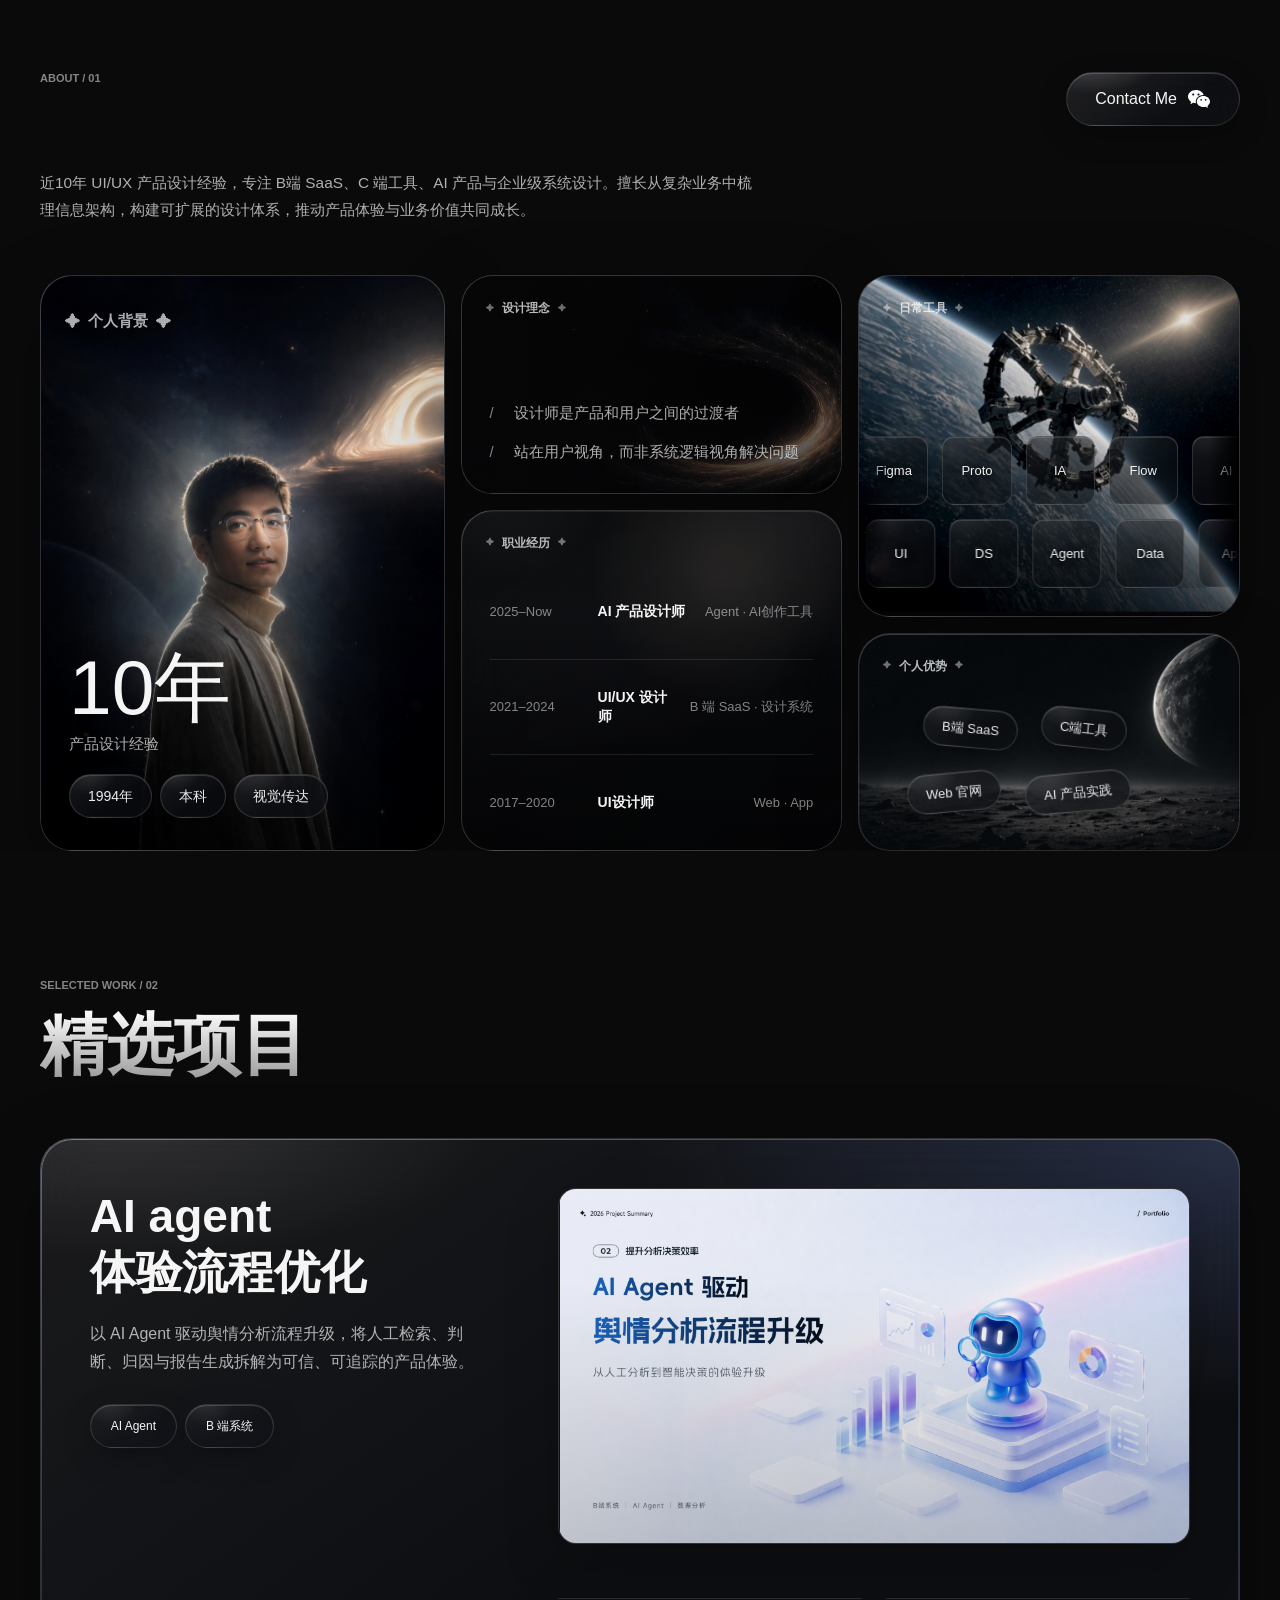
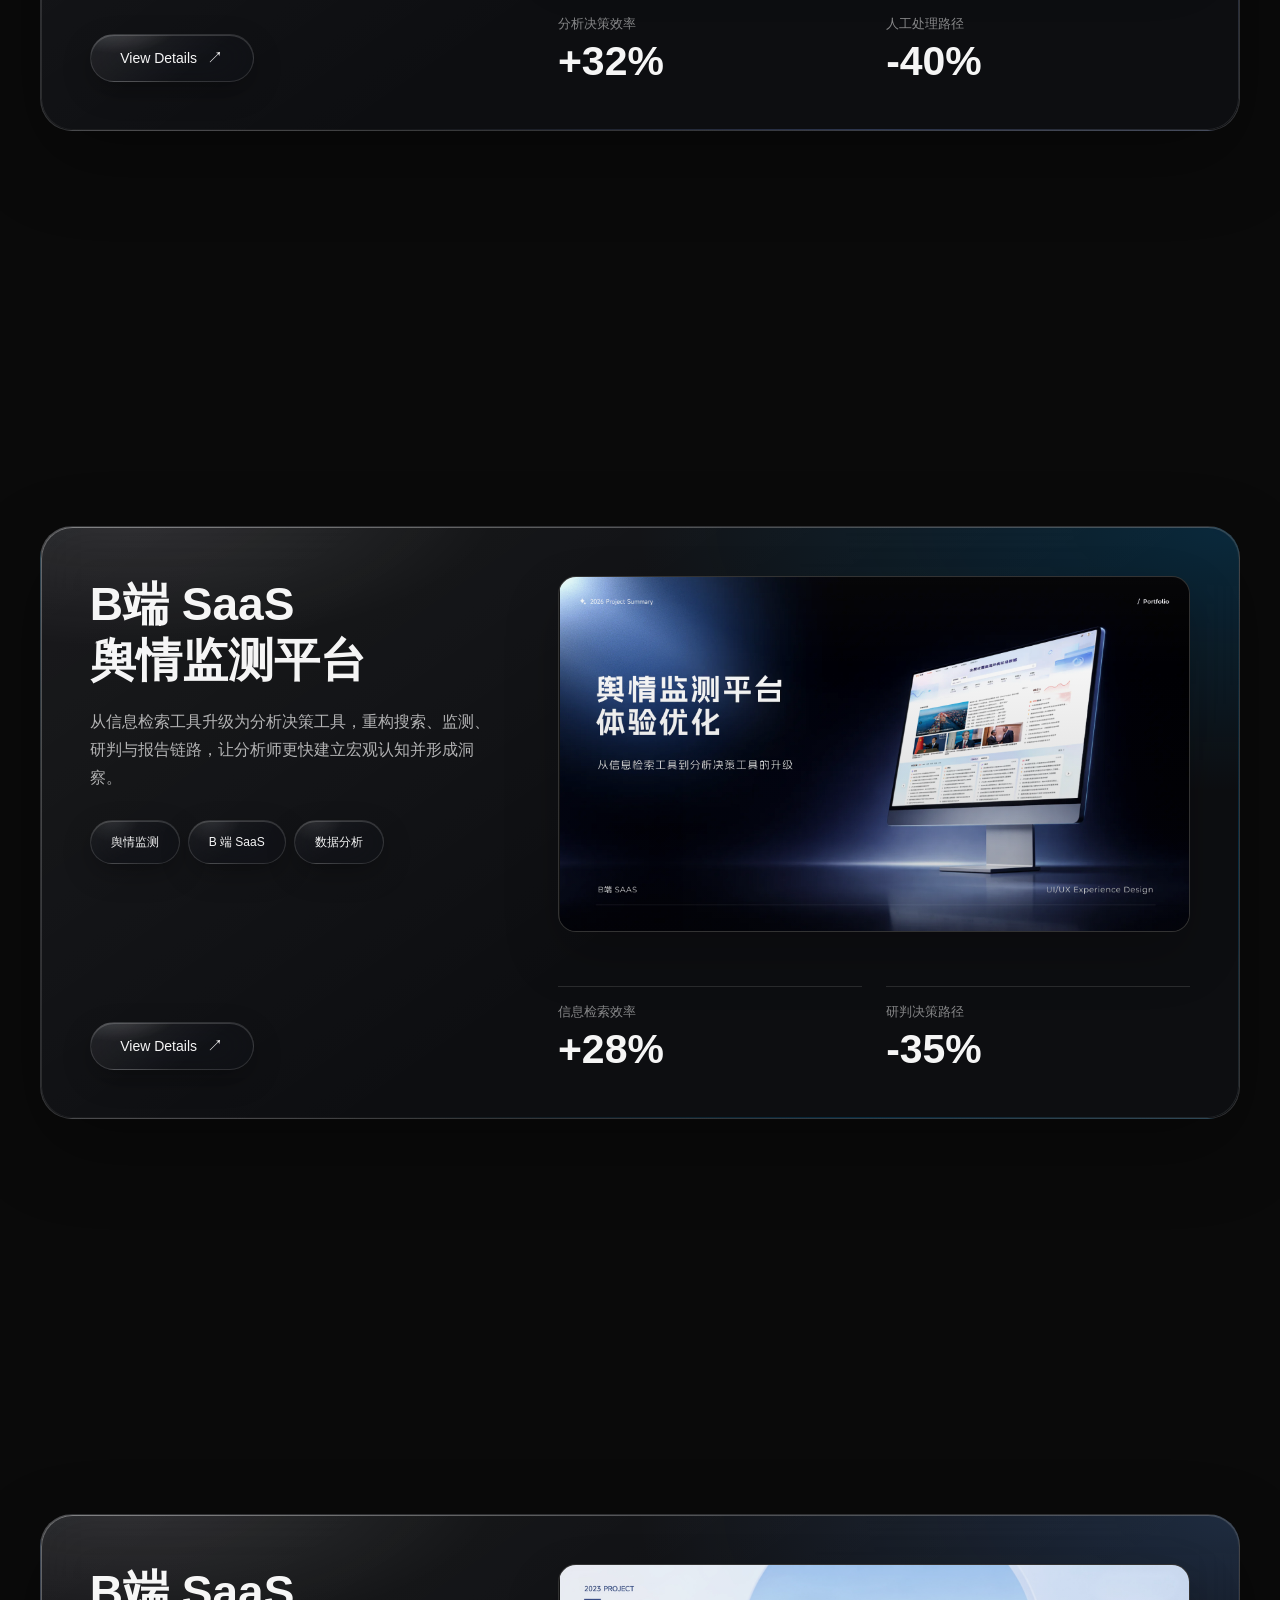
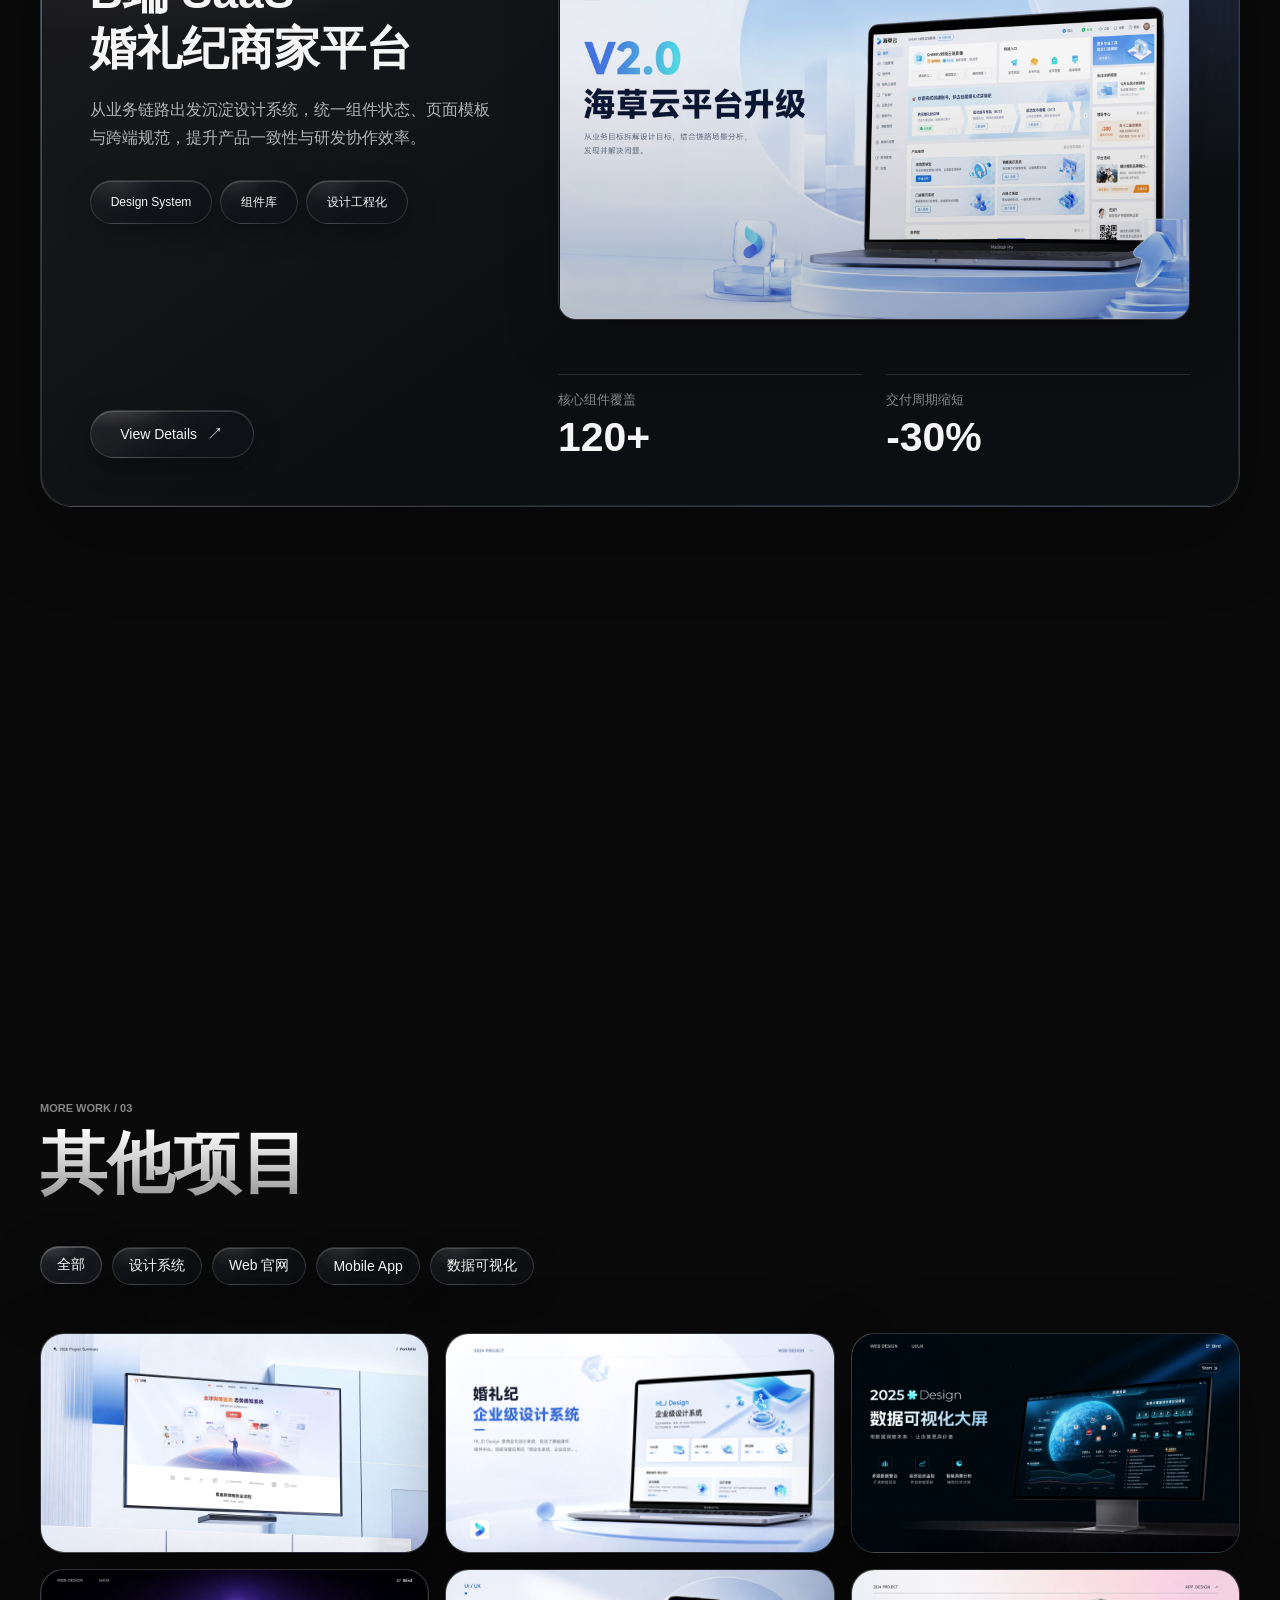
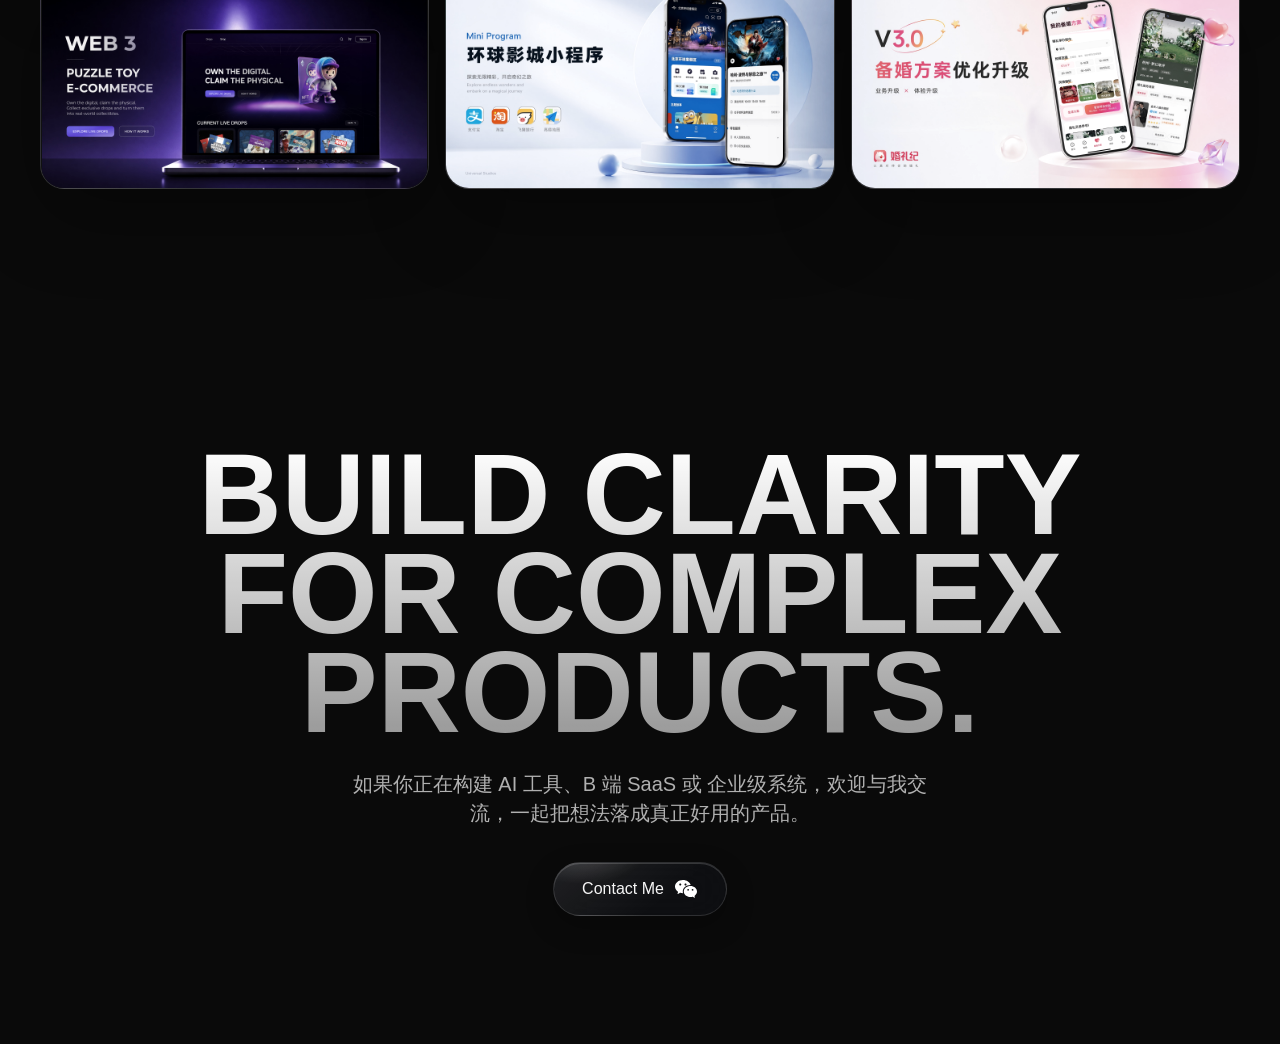
==== commit 49b1e987: "Add files via upload" ====
--- a/portfolio-home.html
+++ b/portfolio-home.html
@@ -866,7 +866,7 @@
 
     .marquee {
       background: transparent;
-      padding: var(--section-space) 0 var(--space-8);
+      padding: var(--section-space) 0 0;
       overflow: hidden;
     }
 
@@ -902,7 +902,7 @@
     .about {
       height: auto;
       max-height: none;
-      padding: var(--section-space) var(--gutter);
+      padding: var(--section-space) var(--gutter) 0;
       overflow: hidden;
       background: transparent;
       position: relative;
@@ -1624,7 +1624,7 @@
 
     .projects-header {
       width: min(1260px, 100%);
-      margin: 0 auto clamp(52px, 7vw, 88px);
+      margin: 0 auto 56px;
       display: block;
     }
 
@@ -1644,6 +1644,10 @@
       height: calc(100vh + 160px);
       min-height: 760px;
       margin-bottom: -72px;
+    }
+
+    .projects > .project-wrap:last-child {
+      margin-bottom: 0;
     }
 
     .project-card {
@@ -2327,7 +2331,11 @@
 
 
     .footer-cta {
-      padding: var(--section-space) var(--gutter) var(--space-8);
+      display: flex;
+      flex-direction: column;
+      align-items: center;
+      justify-content: center;
+      padding: var(--section-space) var(--gutter);
       text-align: center;
       background: transparent;
     }
@@ -3196,8 +3204,12 @@
 
     /* Mobile layout: make the about cards deliberate, readable, and compact. */
     @media (max-width: 700px) {
+      .marquee {
+        padding: 64px 0 0;
+      }
+
       .about {
-        padding: 64px 16px 72px;
+        padding: 64px 16px 0;
       }
 
       .about-header {
@@ -3294,7 +3306,11 @@
       }
 
       .projects {
-        padding-top: 64px;
+        padding: 64px 16px;
+      }
+
+      .other-projects {
+        padding: 0 16px 64px;
       }
 
       .projects-header {
@@ -3442,7 +3458,7 @@
     </nav>
 
     <div class="hero-center">
-      <p class="hero-kicker animate-fade-rise">UI/UX Designer</p>
+      <p class="hero-kicker animate-fade-rise">UI UX Designer</p>
       <p class="hero-subtitle animate-fade-rise-delay" aria-label="B端 SaaS，AI 产品，Design System">B端 SaaS<span class="hero-divider" aria-hidden="true">｜</span>AI 产品<span class="hero-divider" aria-hidden="true">｜</span>Design System</p>
       <p class="hero-subtext animate-fade-rise-delay">我们习惯仰望星空，却忘了脚下的选择，也能改变未来的轨迹。</p>
       <div class="hero-action-row animate-fade-rise-delay-2">
@@ -3459,7 +3475,6 @@
         <div class="tile"><img loading="lazy" decoding="async" src="assets/project-covers/optimized/ai-agent-analysis.jpg" alt="AI Agent 舆情分析流程项目封面" /></div>
         <div class="tile"><img loading="lazy" decoding="async" src="assets/project-covers/optimized/web3-ecommerce-laptop.jpg" alt="Web3 电商平台项目封面" /></div>
         <div class="tile"><img loading="lazy" decoding="async" src="assets/project-covers/optimized/universal-mini-program.jpg" alt="环球影城小程序项目封面" /></div>
-        <div class="tile"><img loading="lazy" decoding="async" src="assets/project-covers/optimized/smart-car-hmi-system.jpg" alt="斑马智行 HMI 智能座舱项目封面" /></div>
         <div class="tile"><img loading="lazy" decoding="async" src="assets/project-covers/optimized/public-opinion-platform.jpg" alt="舆情监测平台体验优化项目封面" /></div>
         <div class="tile"><img loading="lazy" decoding="async" src="assets/project-covers/optimized/haicao-cloud-platform.jpg" alt="海草云平台升级项目封面" /></div>
         <div class="tile"><img loading="lazy" decoding="async" src="assets/project-covers/optimized/global-public-opinion-system.jpg" alt="全球舆情监测态势感知系统项目封面" /></div>
@@ -3468,7 +3483,6 @@
         <div class="tile"><img loading="lazy" decoding="async" src="assets/project-covers/optimized/global-public-opinion-system.jpg" alt="全球舆情监测态势感知系统项目封面" /></div>
         <div class="tile"><img loading="lazy" decoding="async" src="assets/project-covers/optimized/haicao-cloud-platform.jpg" alt="海草云平台升级项目封面" /></div>
         <div class="tile"><img loading="lazy" decoding="async" src="assets/project-covers/optimized/public-opinion-platform.jpg" alt="舆情监测平台体验优化项目封面" /></div>
-        <div class="tile"><img loading="lazy" decoding="async" src="assets/project-covers/optimized/smart-car-hmi-system.jpg" alt="斑马智行 HMI 智能座舱项目封面" /></div>
         <div class="tile"><img loading="lazy" decoding="async" src="assets/project-covers/optimized/universal-mini-program.jpg" alt="环球影城小程序项目封面" /></div>
         <div class="tile"><img loading="lazy" decoding="async" src="assets/project-covers/optimized/web3-ecommerce-laptop.jpg" alt="Web3 电商平台项目封面" /></div>
         <div class="tile"><img loading="lazy" decoding="async" src="assets/project-covers/optimized/ai-agent-analysis.jpg" alt="AI Agent 舆情分析流程项目封面" /></div>
@@ -3696,7 +3710,6 @@
           <button type="button" data-filter="web">Web 官网</button>
           <button type="button" data-filter="mobile">Mobile App</button>
           <button type="button" data-filter="data">数据可视化</button>
-          <button type="button" data-filter="hmi">HMI</button>
         </div>
 
         <div class="other-grid">
@@ -3736,11 +3749,6 @@
             </div>
           </button>
 
-          <button class="other-card case-trigger fade-in" type="button" data-category="hmi" data-case="hmi-system" style="--other-accent:rgba(255,194,82,.13); --delay:220ms">
-            <div class="other-card-media">
-              <img loading="lazy" decoding="async" src="assets/project-covers/optimized/smart-car-hmi-system.jpg" alt="斑马智行 HMI 智能座舱项目封面" />
-            </div>
-          </button>
         </div>
       </div>
     </section>
@@ -3768,11 +3776,6 @@
       </div>
     </section>
   </main>
-
-  <footer>
-    <span>Pengfei UX Portfolio</span>
-    <span>AI Product / SaaS / Design System / Data Visualization</span>
-  </footer>
 
   <div class="orbit-assistant" id="orbitAssistant">
     <button class="orbit-backdrop" id="orbitBackdrop" type="button" aria-label="关闭 ORBIT-01"></button>
@@ -4181,32 +4184,6 @@
           { src: "assets/case-studies/wedding-app/06.jpg", alt: "备婚方案 App 项目详情图 07" },
           { src: "assets/case-studies/wedding-app/07.jpg", alt: "备婚方案 App 项目详情图 08" }
         ]
-      },
-      "hmi-system": {
-        index: "09",
-        category: "HMI / Complex Experience",
-        title: "斑马智行 HMI 智能座舱",
-        summary: "面向车机场景，探索高频驾驶任务、信息密度和多模态交互之间的体验平衡。",
-        tags: ["HMI", "复杂业务", "交互设计"],
-        cover: "assets/project-covers/optimized/smart-car-hmi-system.jpg",
-        coverAlt: "斑马智行 HMI 智能座舱项目封面",
-        accent: "rgba(255,194,82,.13)",
-        gallery: [
-          { src: "assets/project-covers/optimized/smart-car-hmi-system.jpg", alt: "斑马智行 HMI 智能座舱项目详情封面" },
-          { src: "assets/case-studies/hmi-system/20.jpg", alt: "斑马智行 HMI 智能座舱项目详情图 20" },
-          { src: "assets/case-studies/hmi-system/21.jpg", alt: "斑马智行 HMI 智能座舱项目详情图 21" },
-          { src: "assets/case-studies/hmi-system/22.jpg", alt: "斑马智行 HMI 智能座舱项目详情图 22" },
-          { src: "assets/case-studies/hmi-system/23.jpg", alt: "斑马智行 HMI 智能座舱项目详情图 23" },
-          { src: "assets/case-studies/hmi-system/24.jpg", alt: "斑马智行 HMI 智能座舱项目详情图 24" },
-          { src: "assets/case-studies/hmi-system/25.jpg", alt: "斑马智行 HMI 智能座舱项目详情图 25" },
-          { src: "assets/case-studies/hmi-system/26.jpg", alt: "斑马智行 HMI 智能座舱项目详情图 26" },
-          { src: "assets/case-studies/hmi-system/27.jpg", alt: "斑马智行 HMI 智能座舱项目详情图 27" },
-          { src: "assets/case-studies/hmi-system/28.jpg", alt: "斑马智行 HMI 智能座舱项目详情图 28" },
-          { src: "assets/case-studies/hmi-system/29.jpg", alt: "斑马智行 HMI 智能座舱项目详情图 29" },
-          { src: "assets/case-studies/hmi-system/30.jpg", alt: "斑马智行 HMI 智能座舱项目详情图 30" },
-          { src: "assets/case-studies/hmi-system/31.jpg", alt: "斑马智行 HMI 智能座舱项目详情图 31" },
-          { src: "assets/case-studies/hmi-system/32.jpg", alt: "斑马智行 HMI 智能座舱项目详情图 32" }
-        ]
       }
 
     };
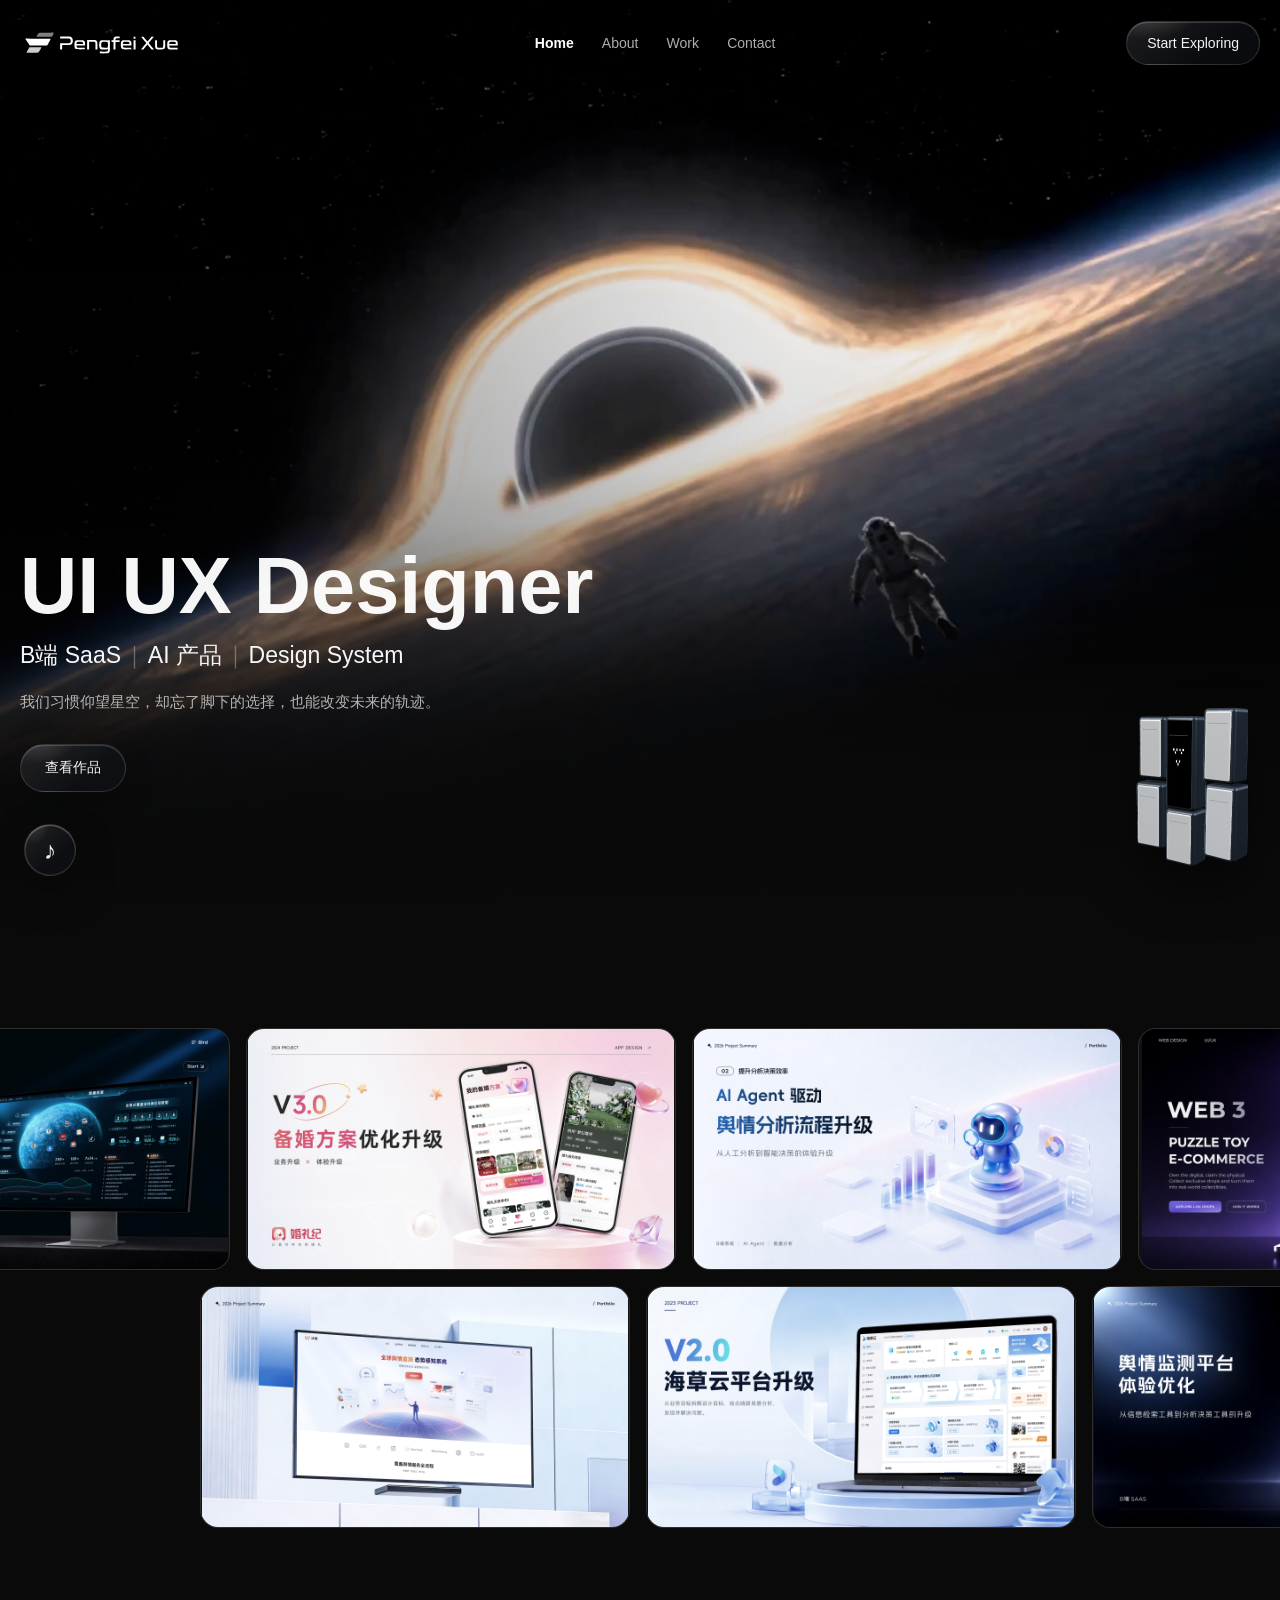
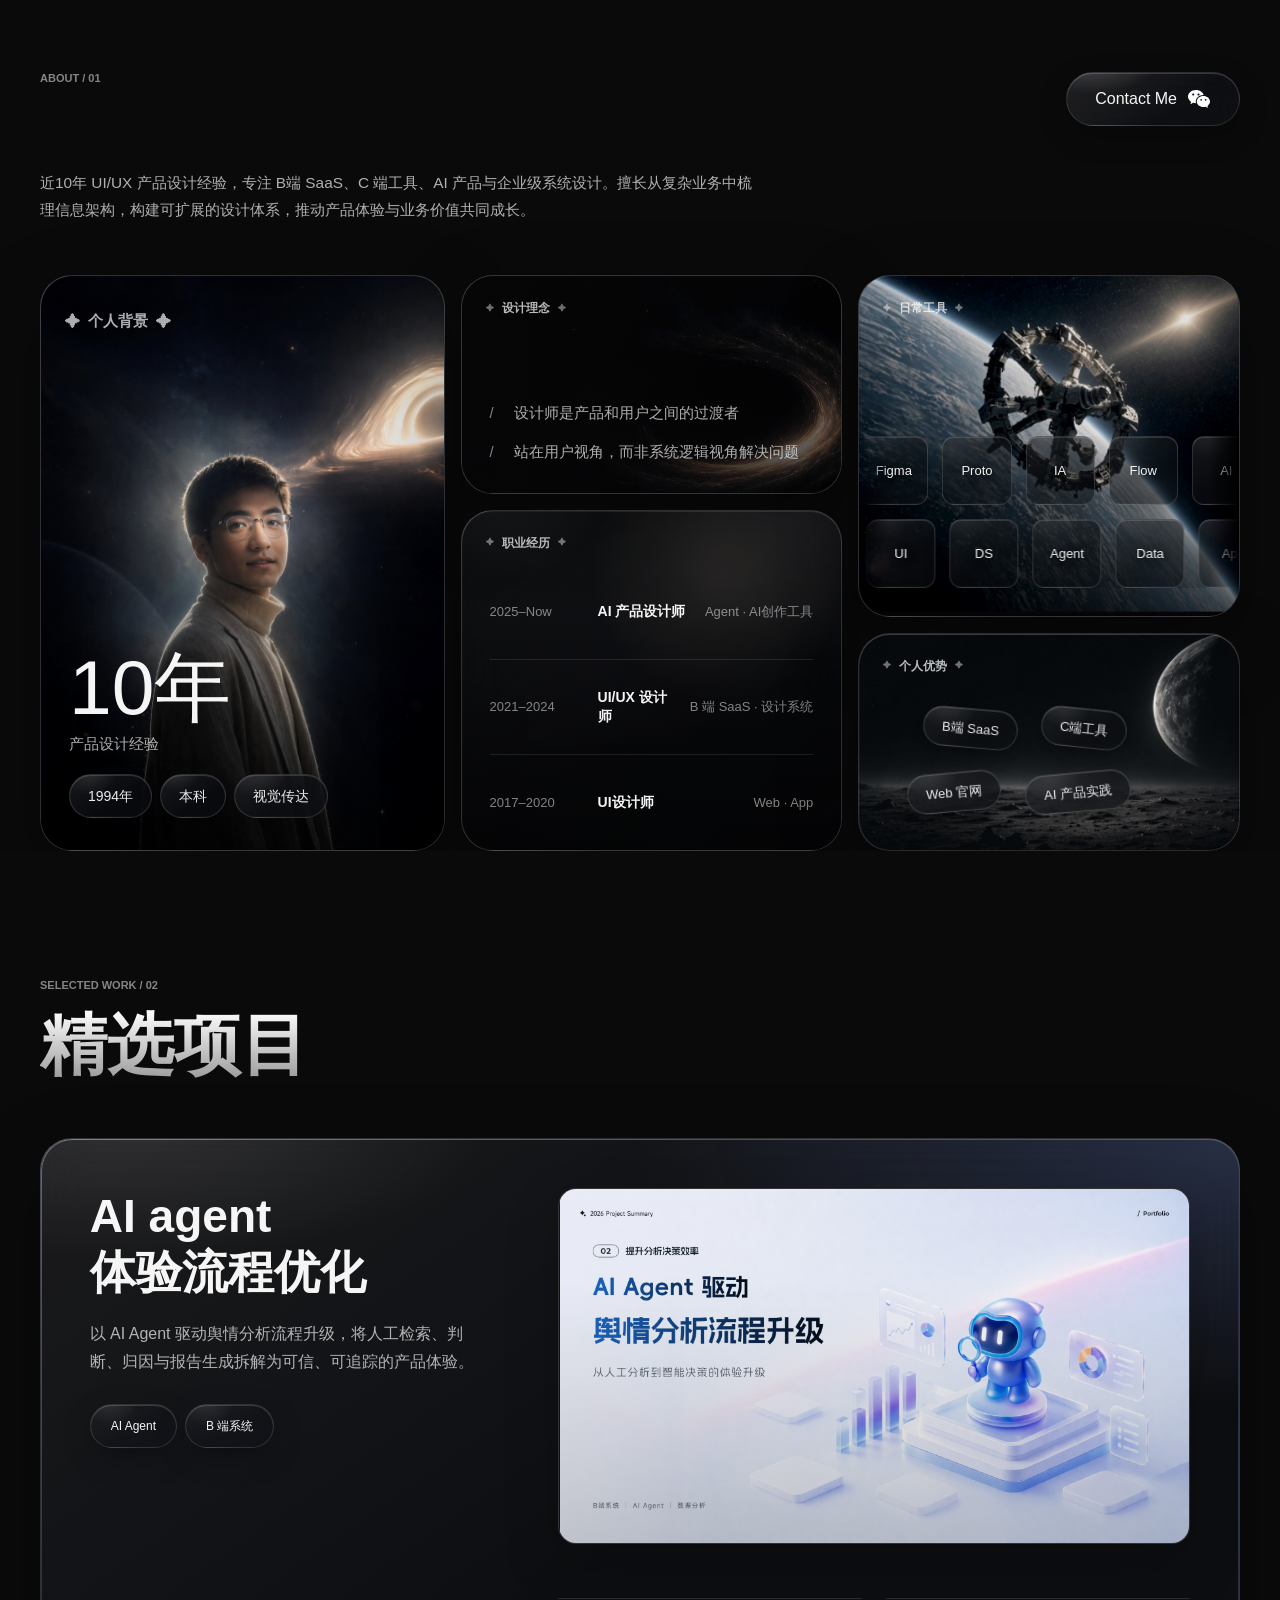
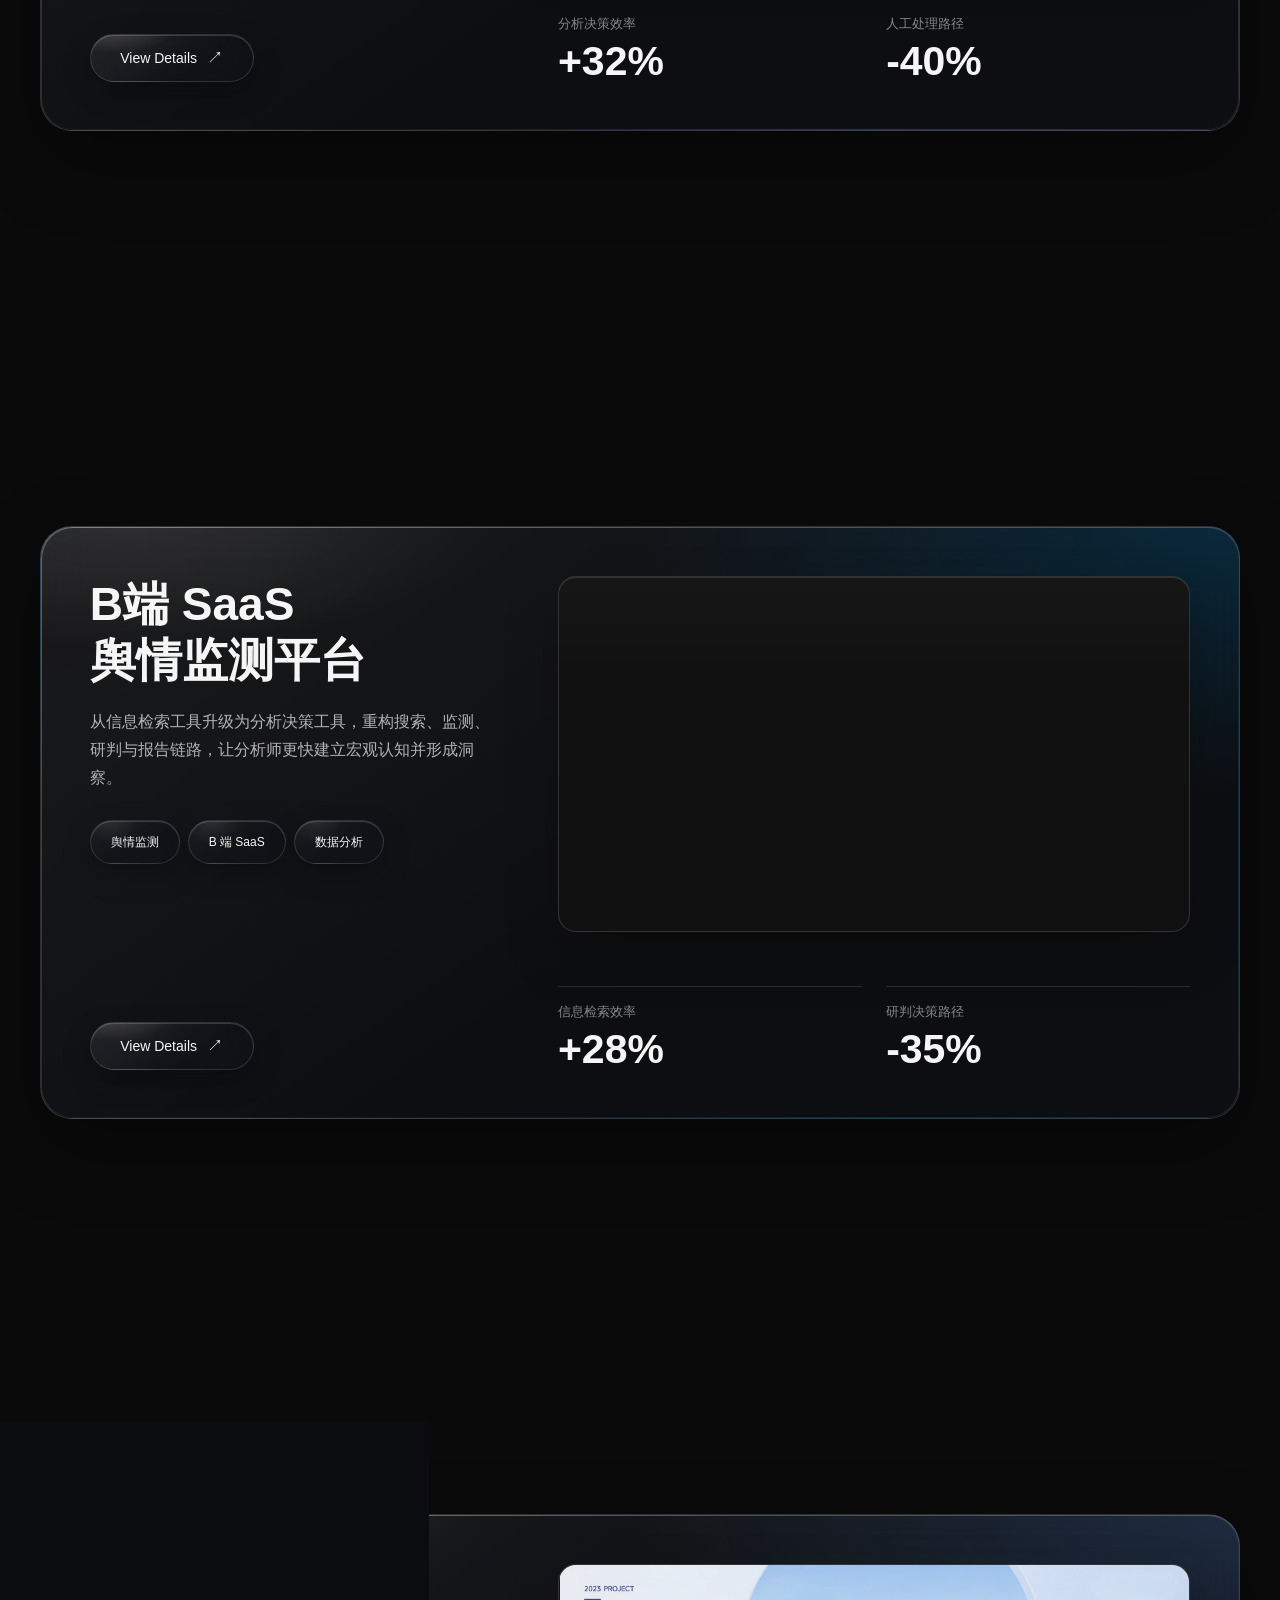
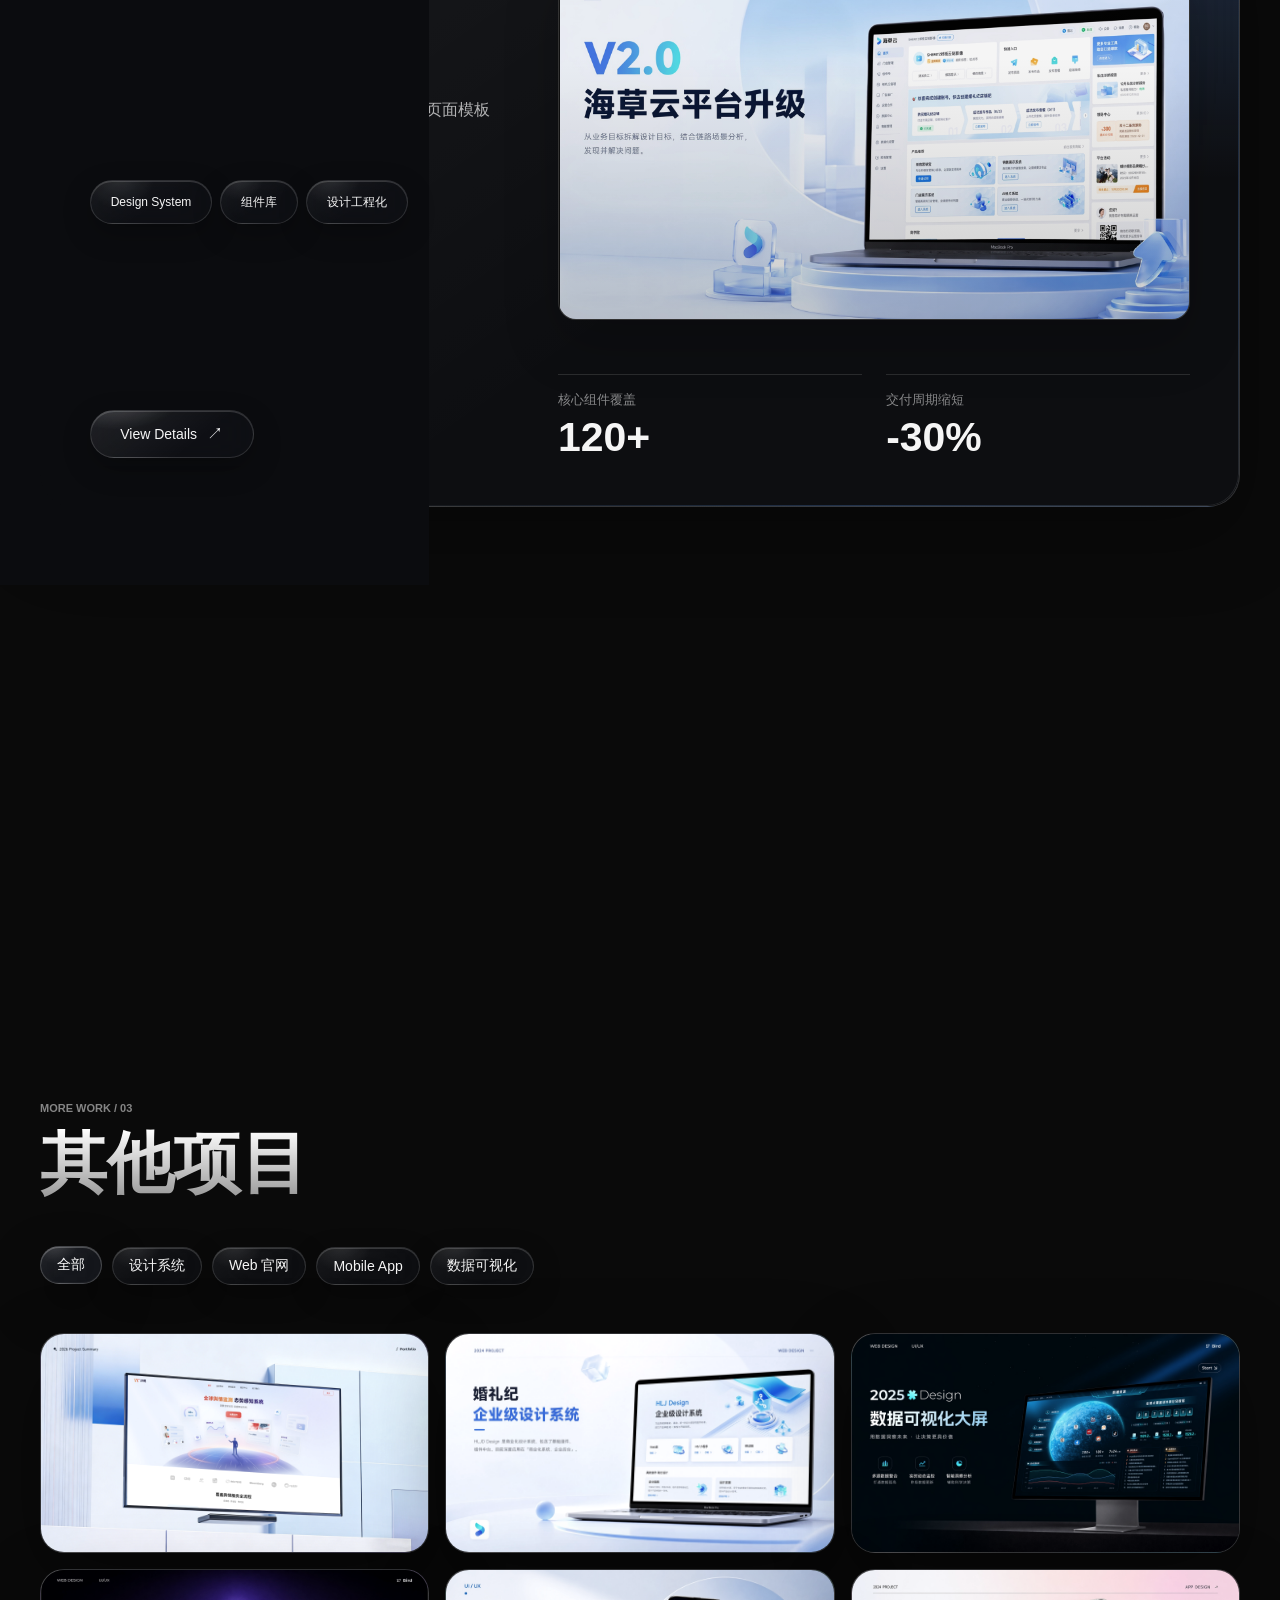
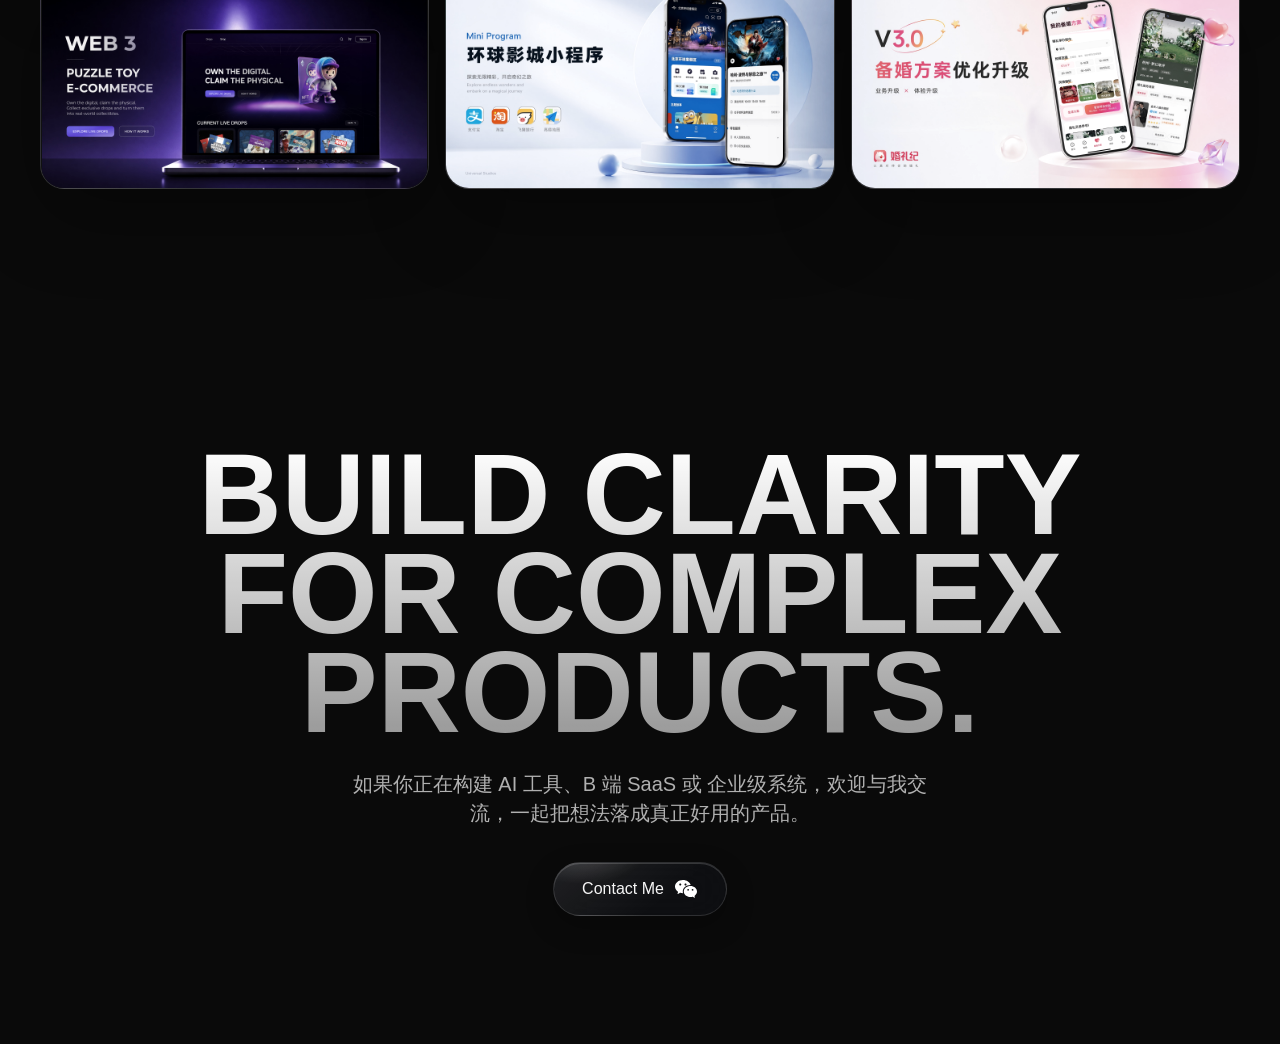
==== commit 11f84f54: "Add files via upload" ====
--- a/portfolio-home.html
+++ b/portfolio-home.html
@@ -3862,8 +3862,9 @@
     let videoLoopResetting = false;
     const videoFadeLeadTime = 1.5;
 
-    // Keep the first paint lightweight: the still poster is shown immediately,
-    // then the 10 MB cinematic video is fetched only when the page is idle.
+    // Keep the first paint lightweight: the sharp still poster is shown immediately.
+    // The 10 MB cinematic video waits until the rest of the page has had time to load,
+    // so it does not compete with visible images on slower cross-border connections.
     function startHeroVideoWhenReady() {
       const sourceUrl = heroVideo.dataset.src;
       const network = navigator.connection || navigator.mozConnection || navigator.webkitConnection;
@@ -3886,9 +3887,9 @@
 
     window.addEventListener("load", () => {
       const deferVideo = window.requestIdleCallback
-        ? (callback) => window.requestIdleCallback(callback, { timeout: 2600 })
-        : (callback) => window.setTimeout(callback, 1200);
-      deferVideo(startHeroVideoWhenReady);
+        ? (callback) => window.requestIdleCallback(callback, { timeout: 5500 })
+        : (callback) => window.setTimeout(callback, 4200);
+      window.setTimeout(() => deferVideo(startHeroVideoWhenReady), 1800);
     }, { once: true });
 
     heroVideo.addEventListener("timeupdate", () => {
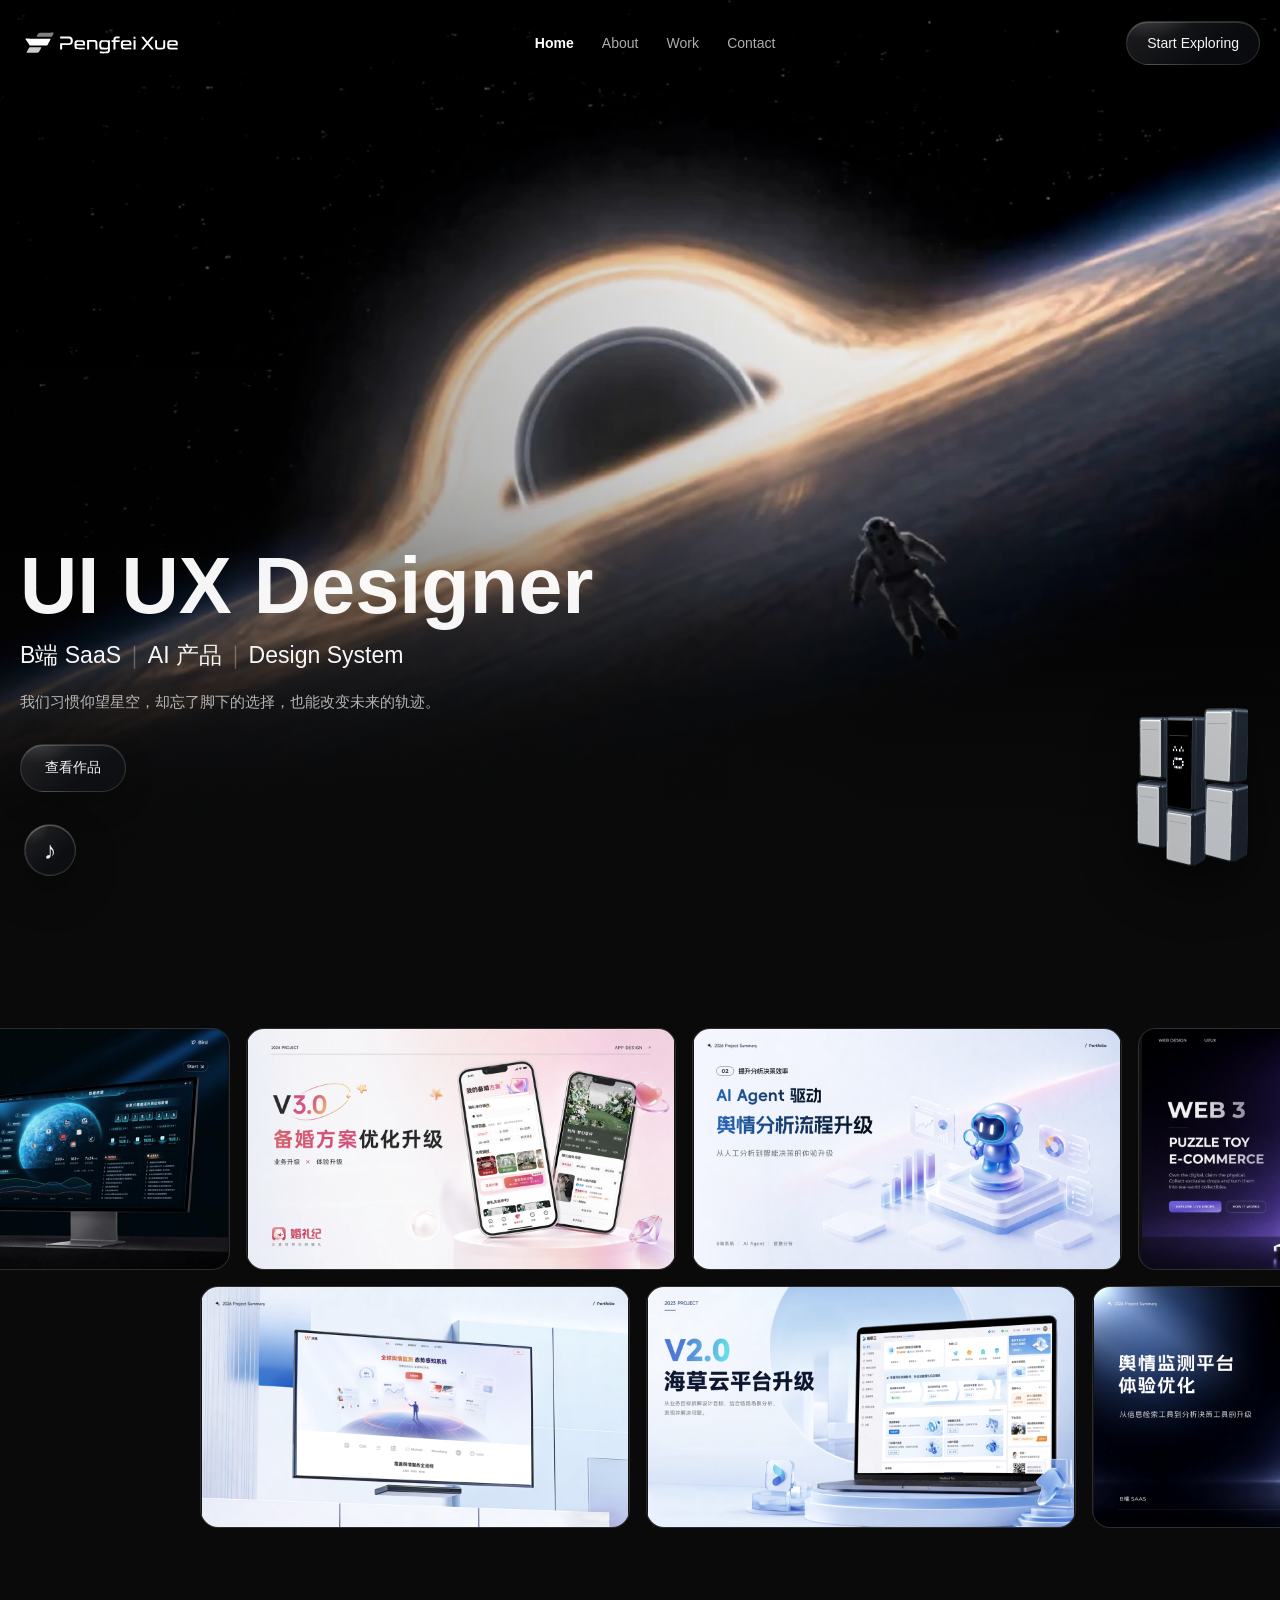
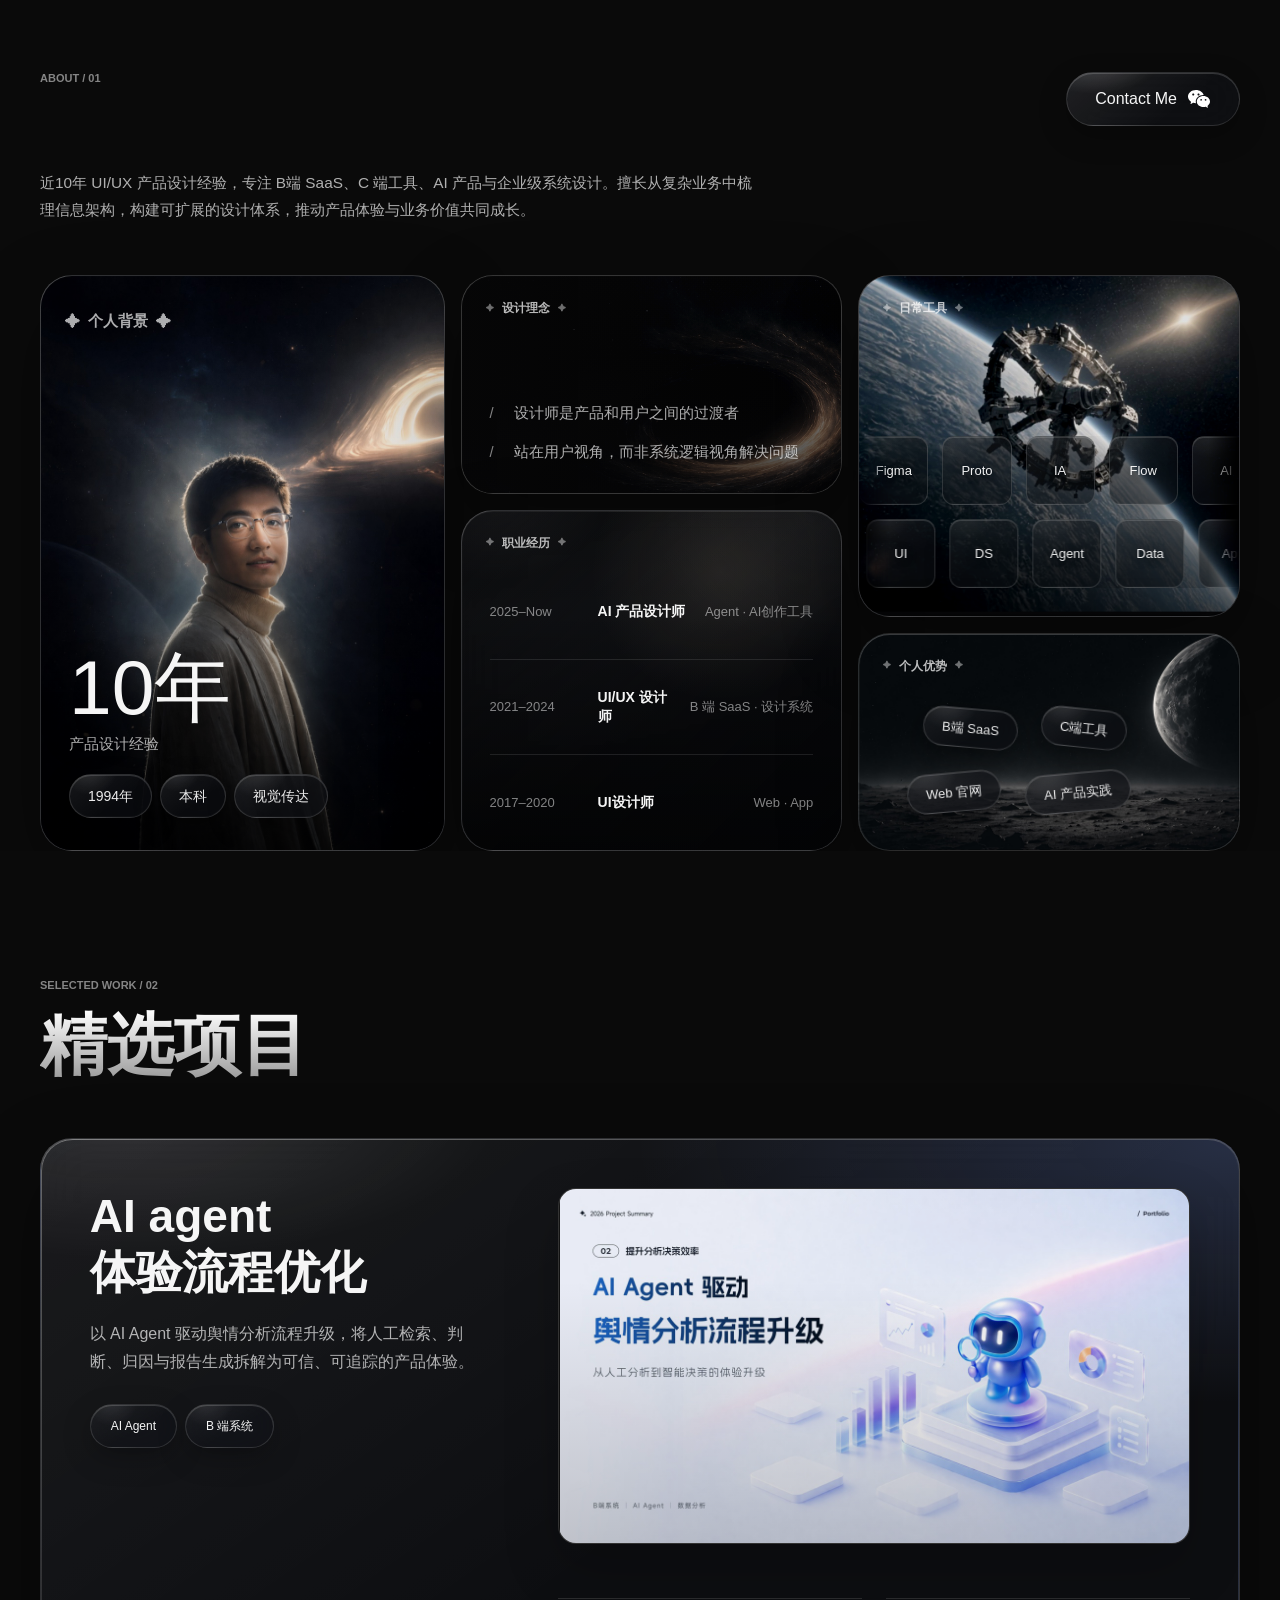
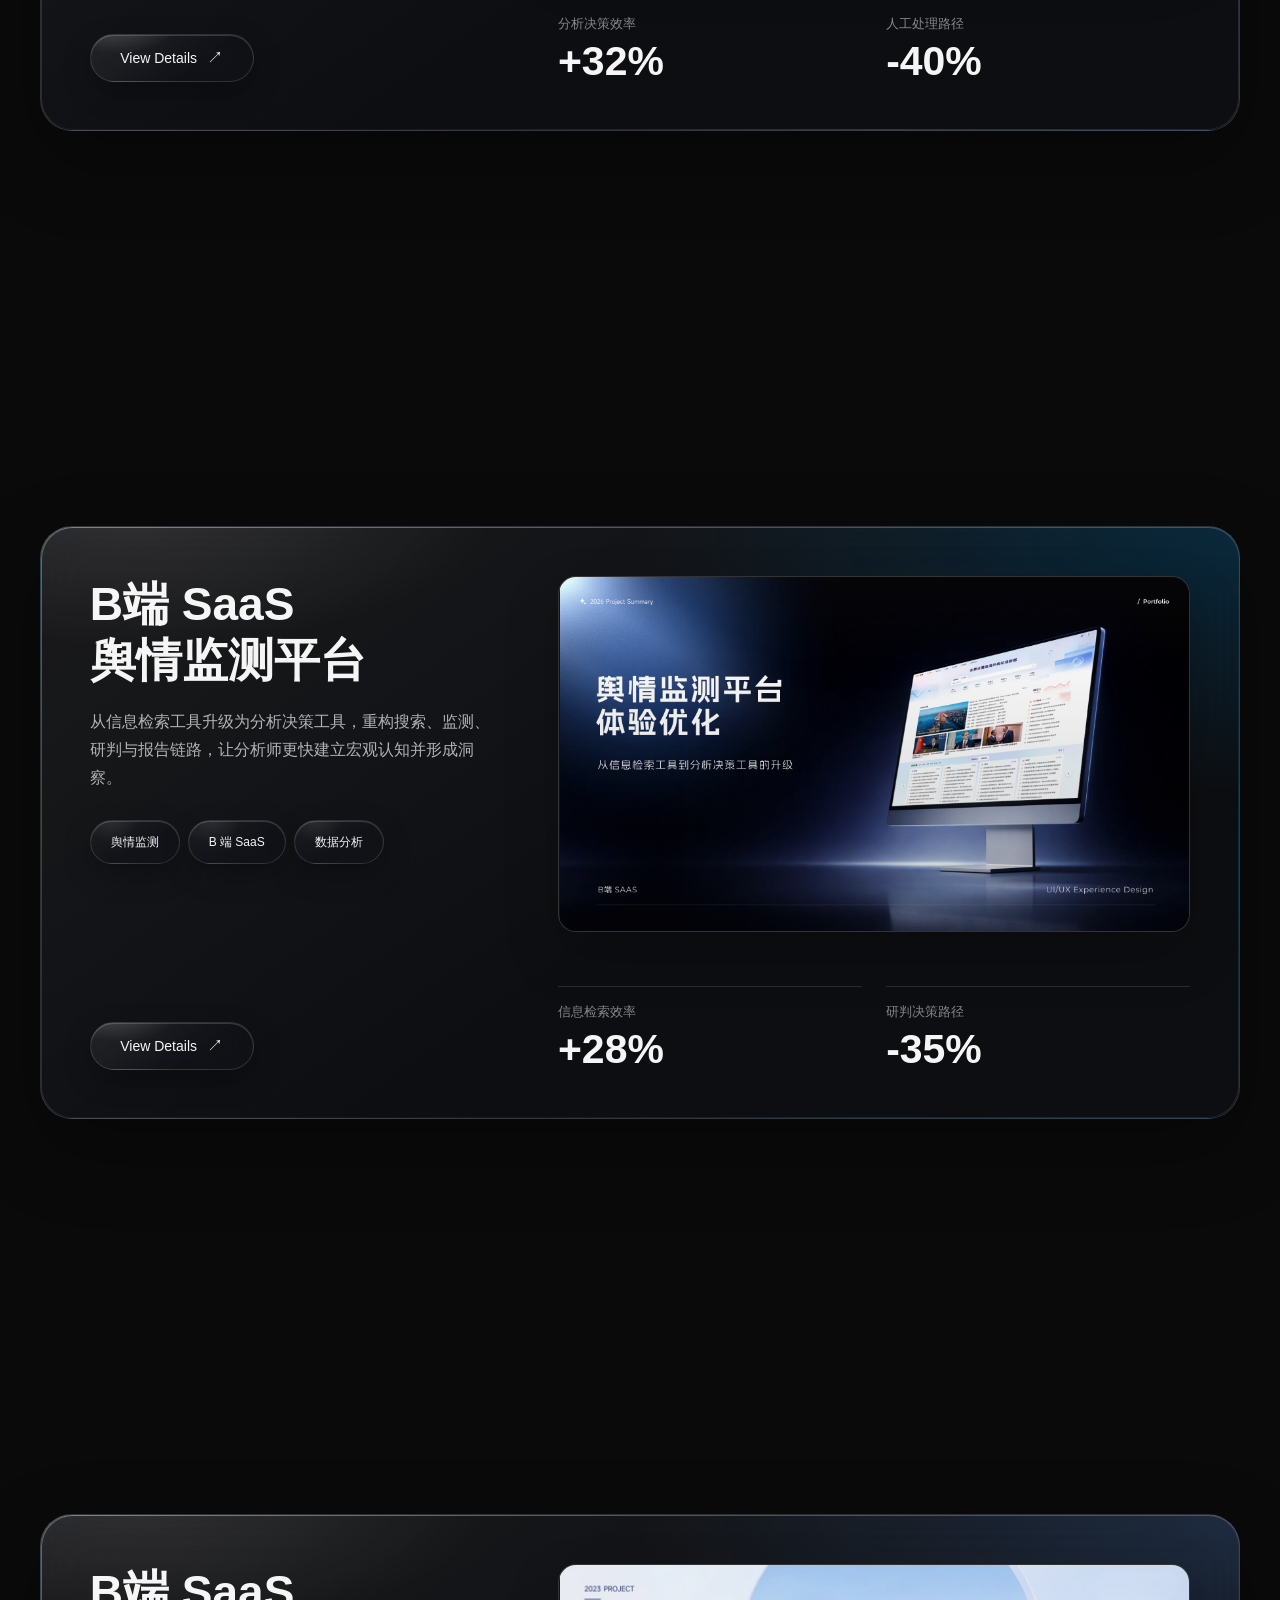
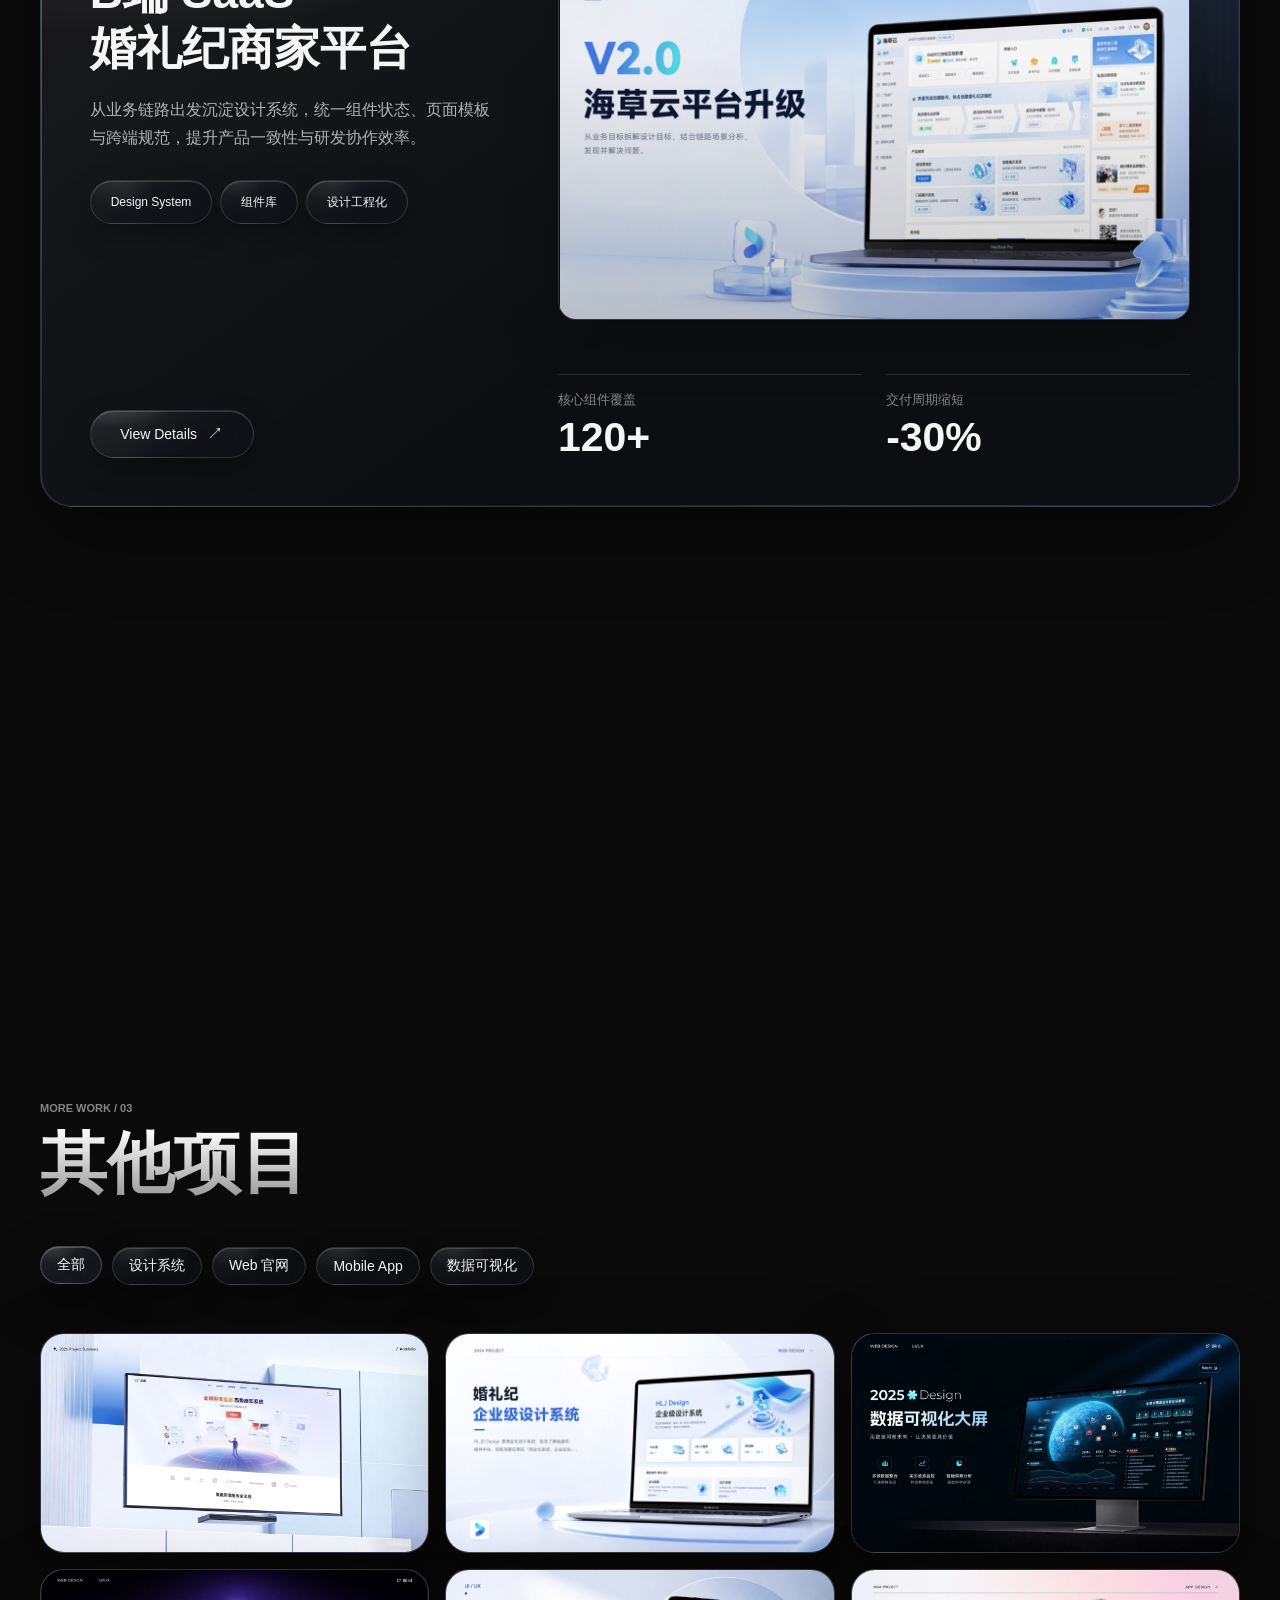
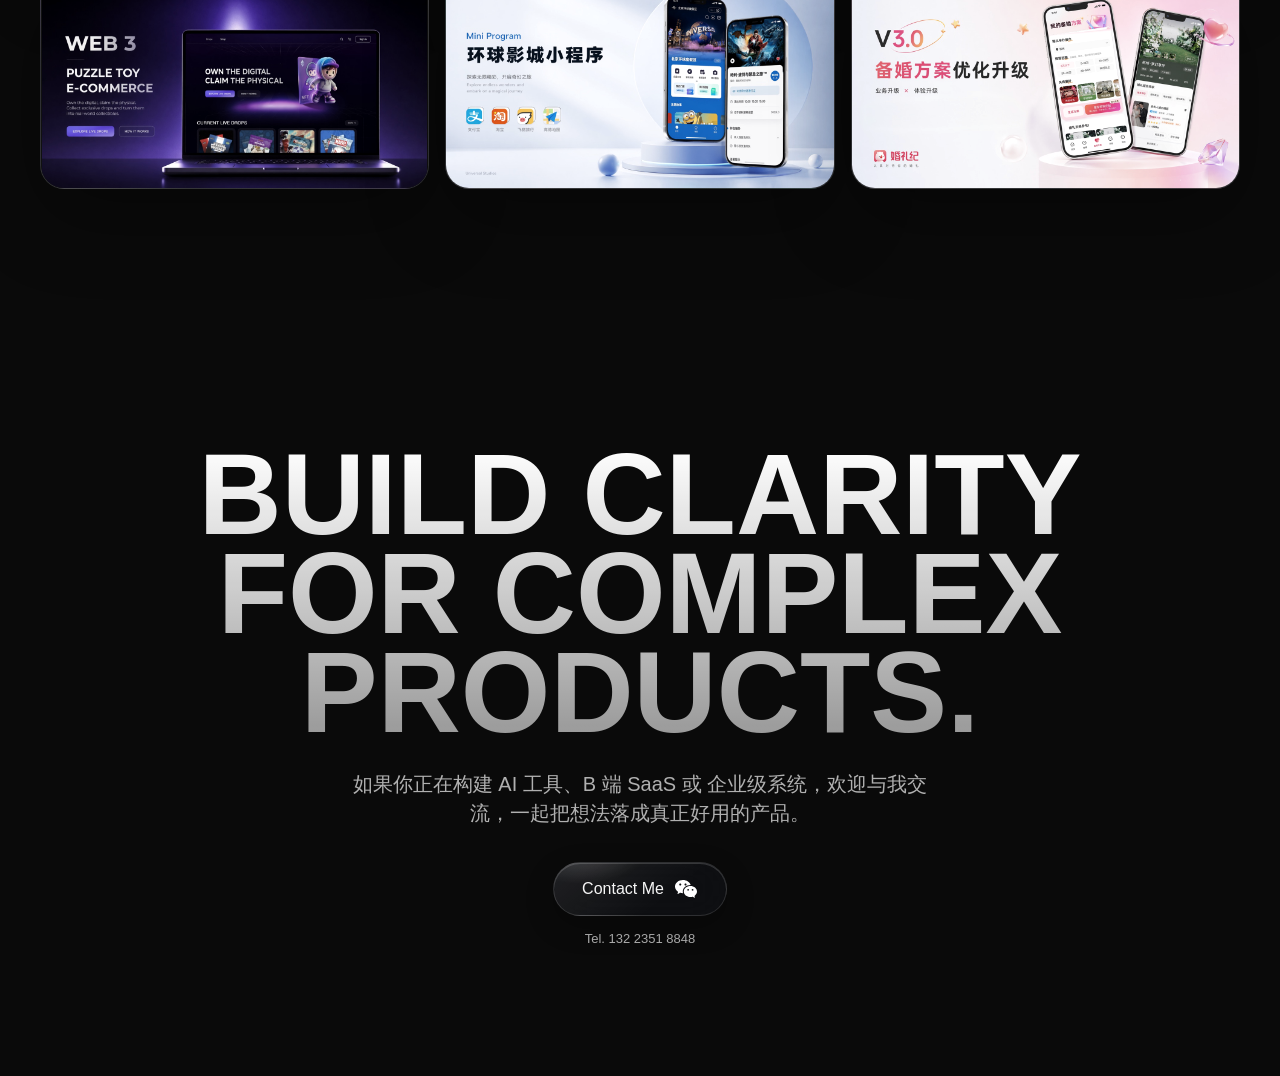
==== commit e23f590d: "Add files via upload" ====
--- a/portfolio-home.html
+++ b/portfolio-home.html
@@ -2358,6 +2358,21 @@
       line-height: 1.45;
     }
 
+    .footer-contact-phone {
+      margin-top: 14px;
+      color: var(--ink-dim);
+      font-size: 13px;
+      font-variant-numeric: tabular-nums;
+      letter-spacing: .04em;
+      line-height: 1.35;
+      text-decoration: none;
+      transition: color .2s ease;
+    }
+
+    .footer-contact-phone:hover {
+      color: var(--ink);
+    }
+
     footer {
       display: flex;
       justify-content: space-between;
@@ -3774,6 +3789,7 @@
           <img class="wechat-qr-image" src="assets/contact/wechat-qr.png" alt="豆浆油条的微信二维码" />
         </div>
       </div>
+      <a class="footer-contact-phone" href="tel:13223518848" aria-label="联系电话 13223518848">Tel. 132 2351 8848</a>
     </section>
   </main>
 
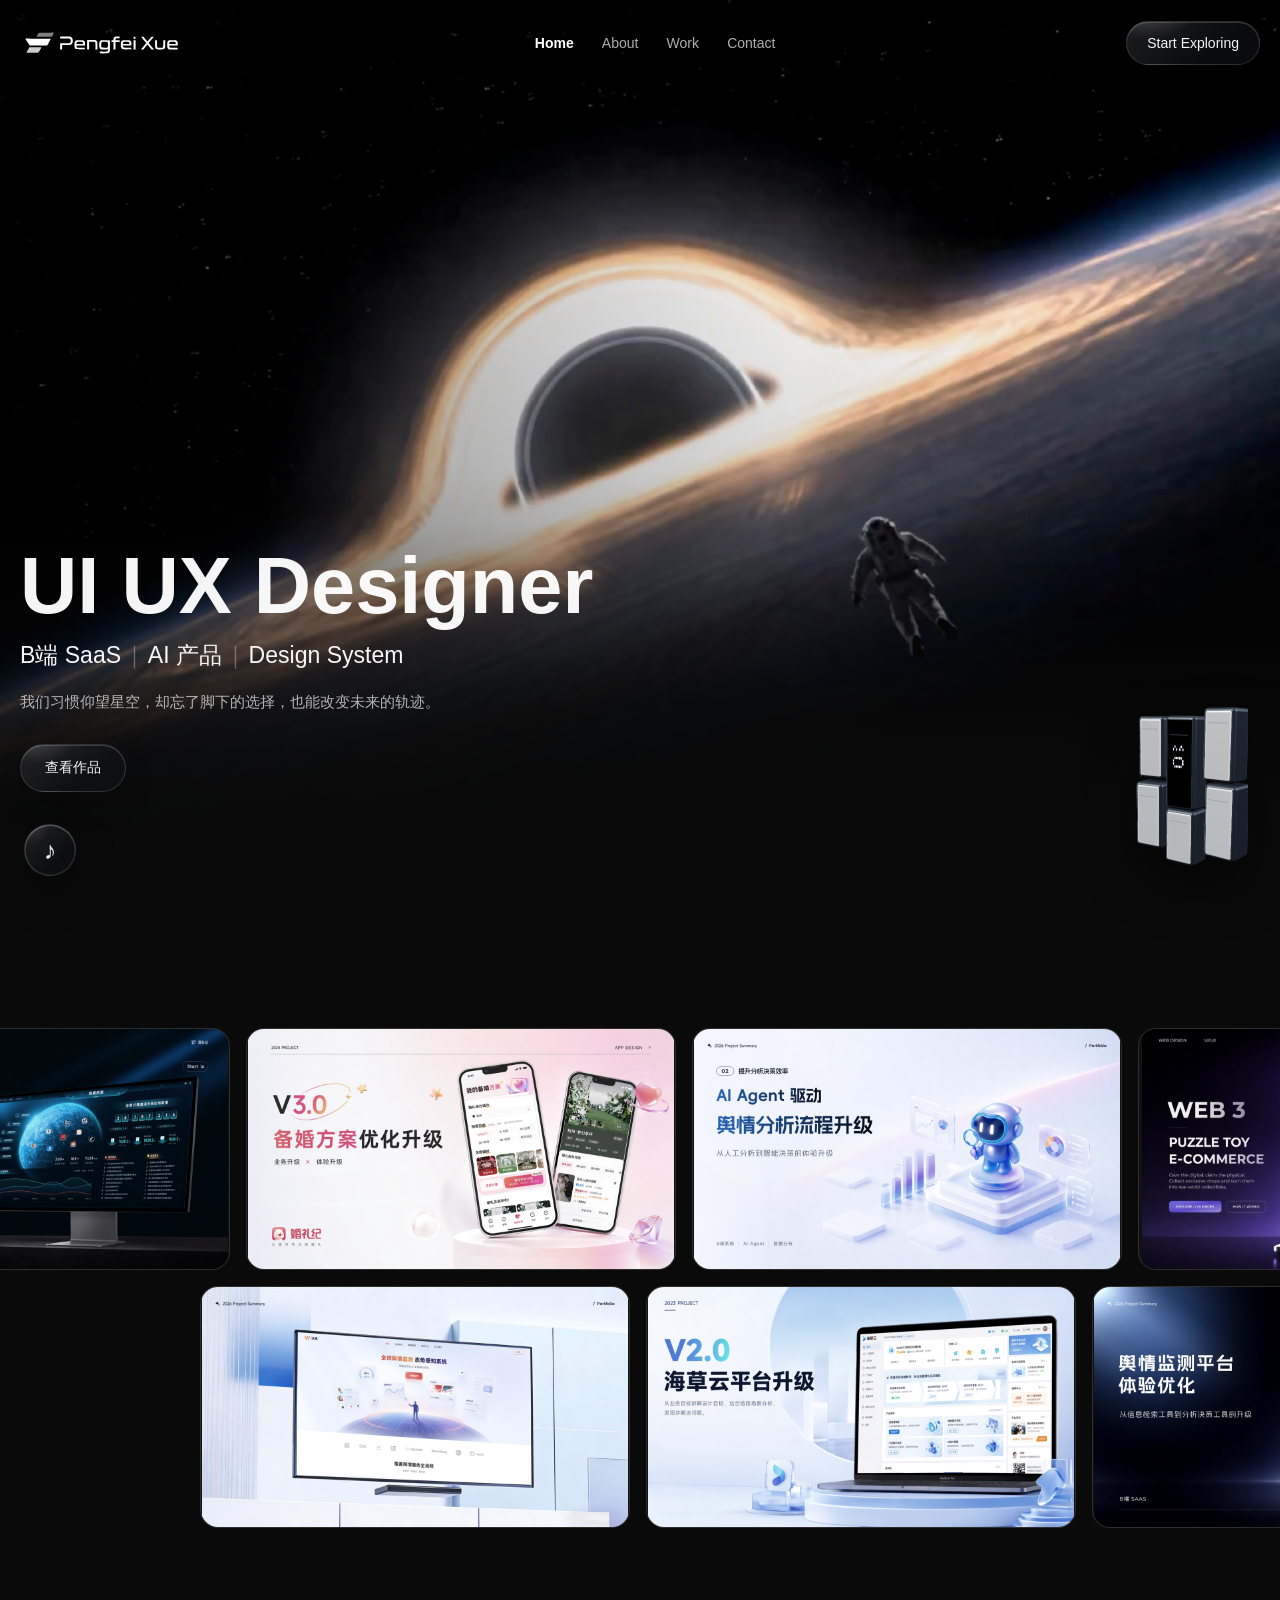
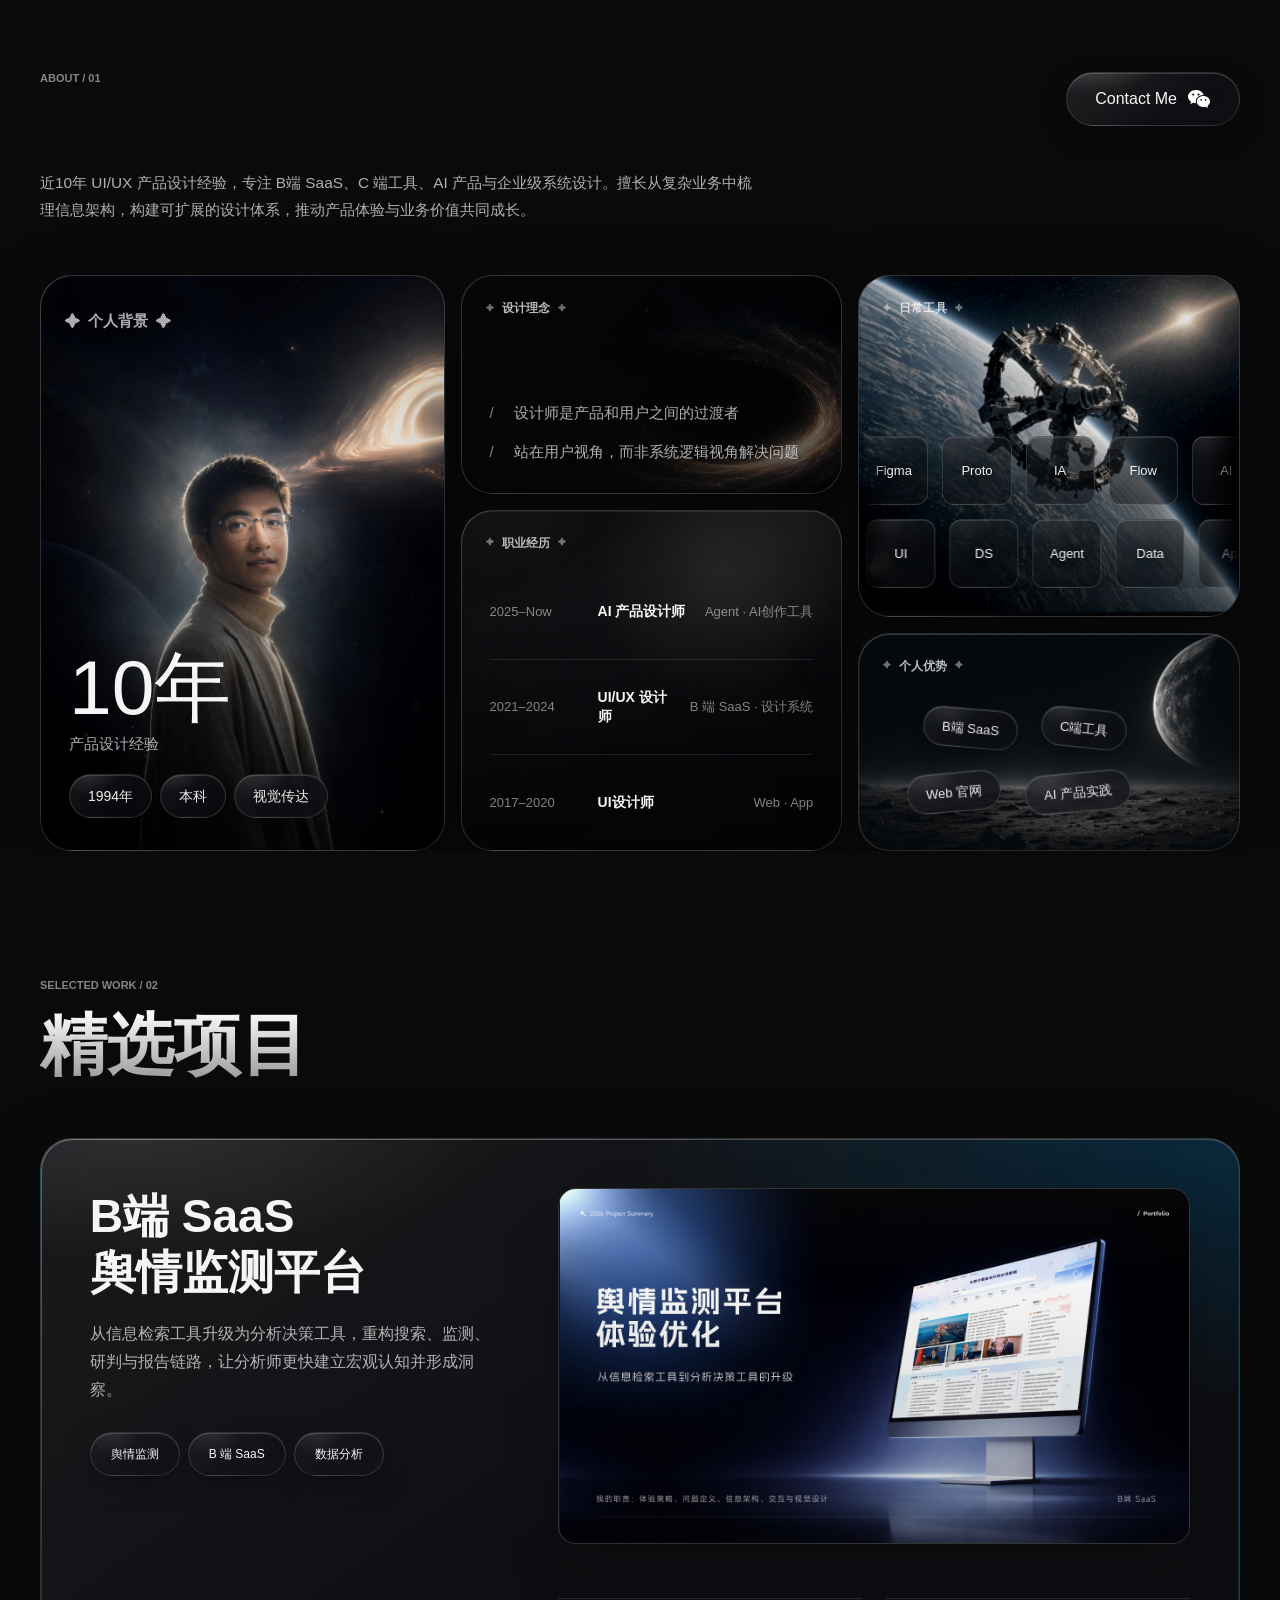
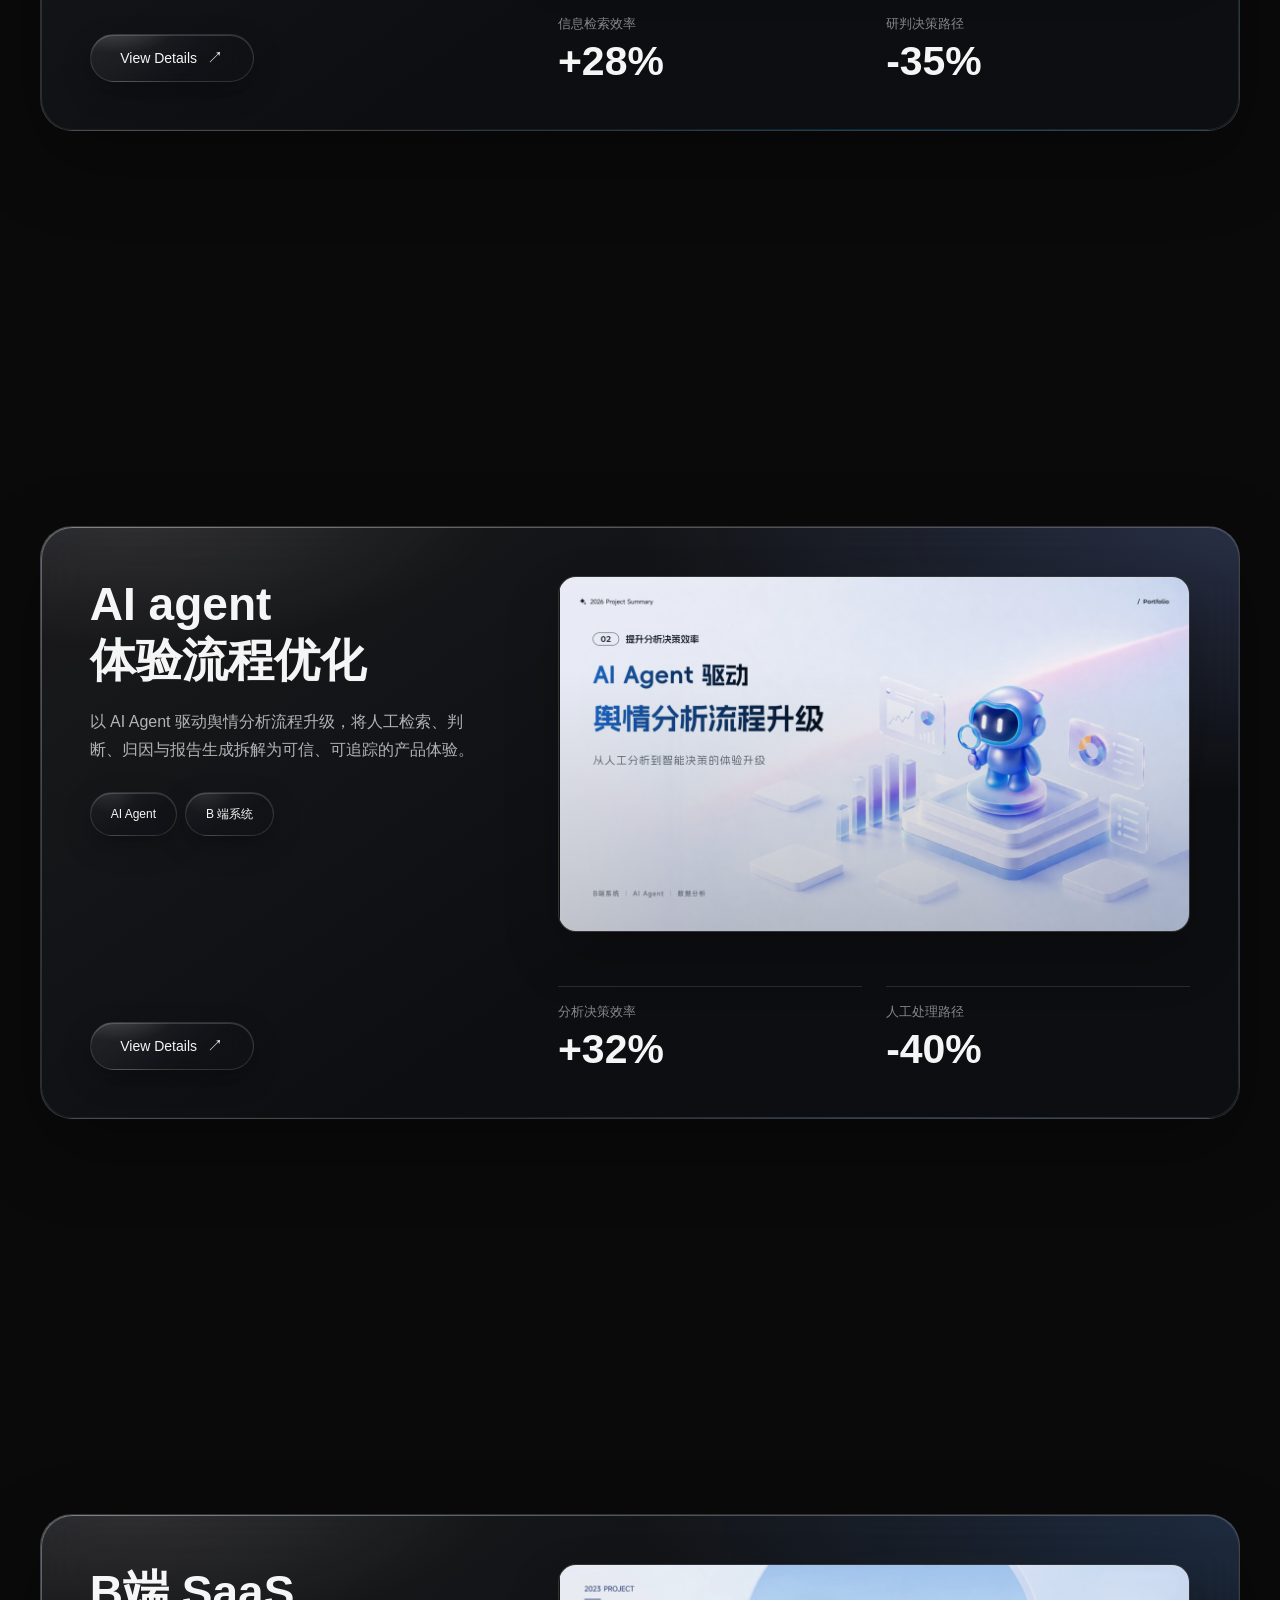
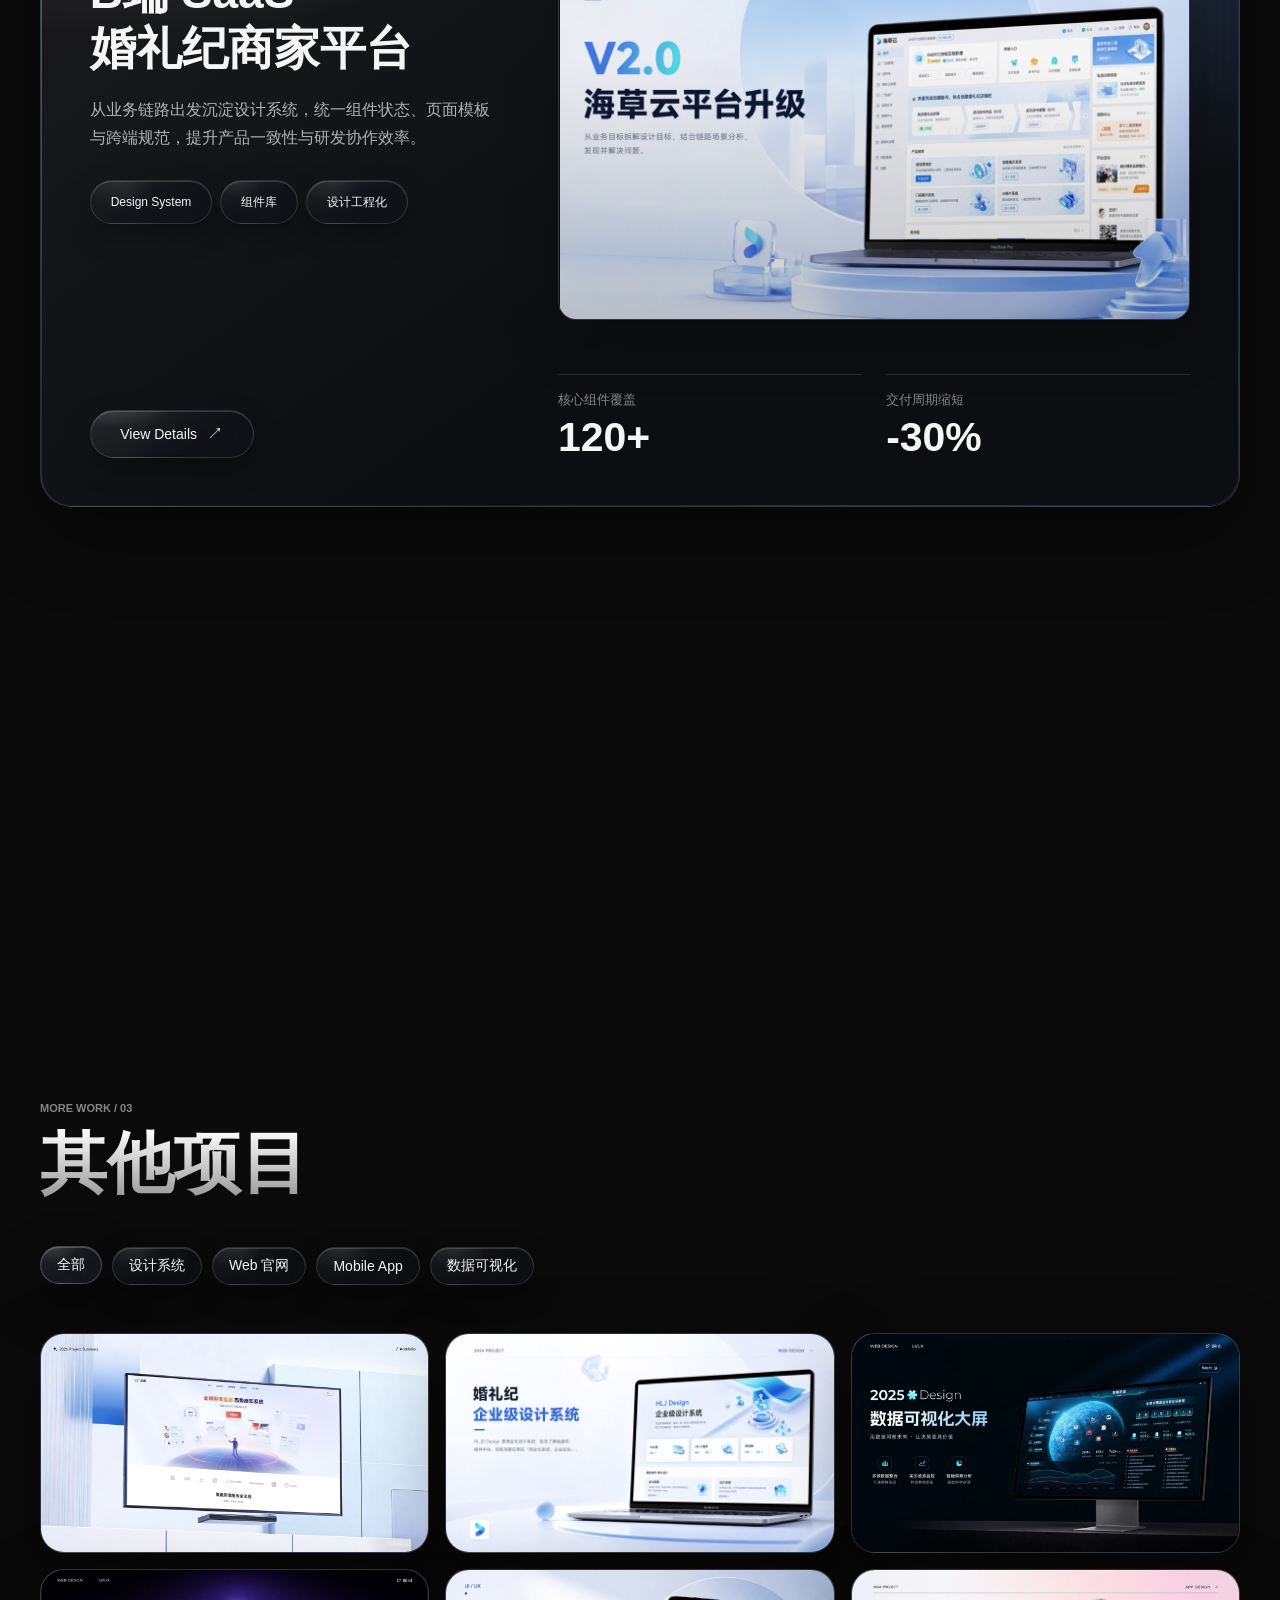
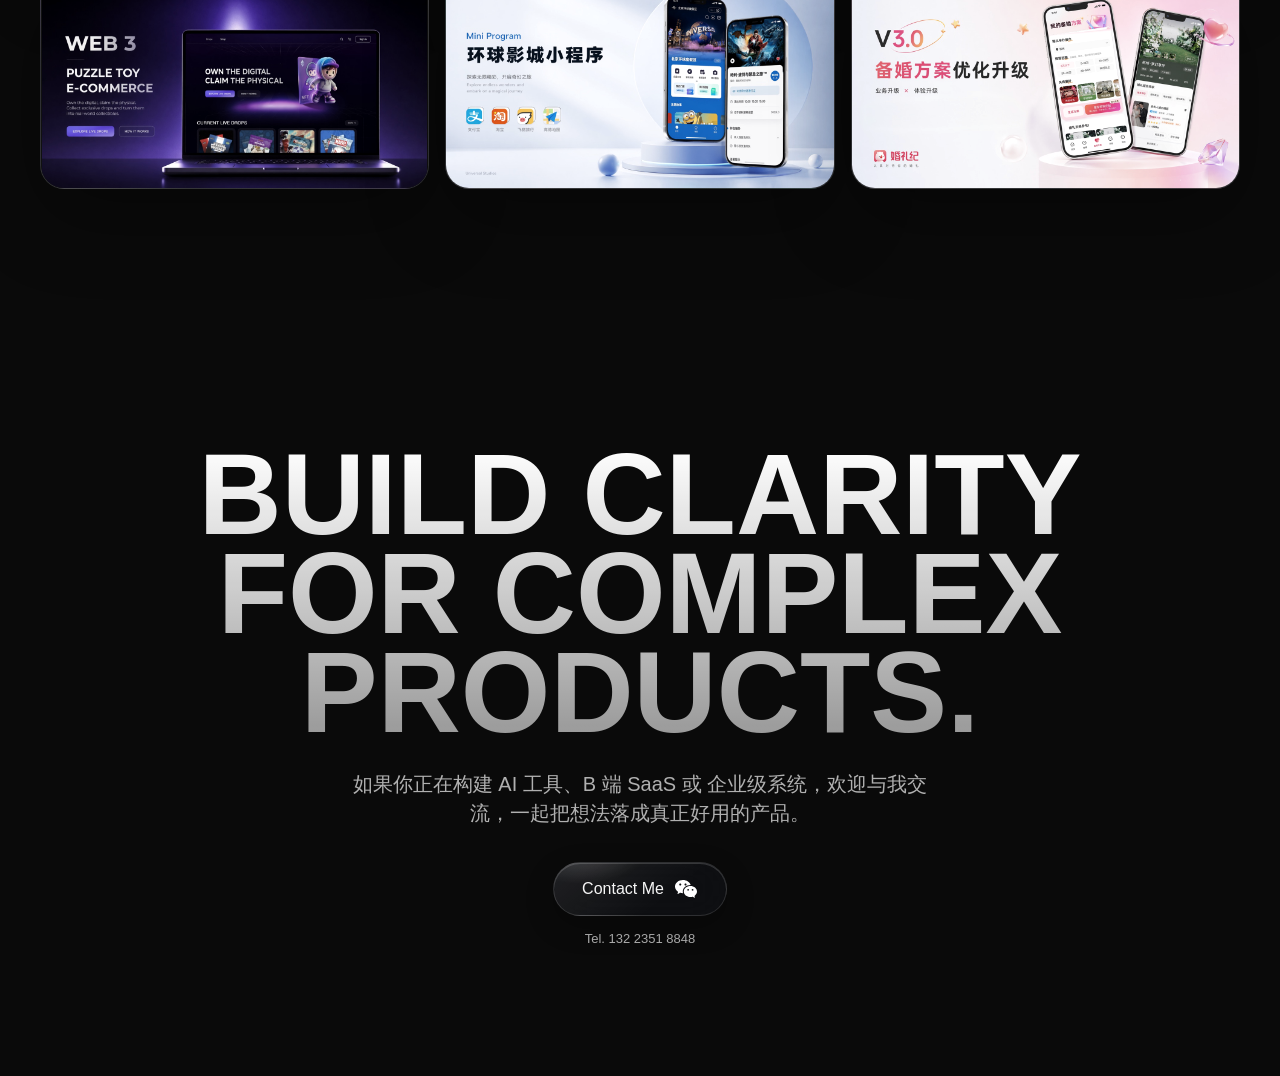
==== commit aa6575b3: "Add files via upload" ====
--- a/portfolio-home.html
+++ b/portfolio-home.html
@@ -2107,6 +2107,46 @@
       display: none;
     }
 
+    .case-media-frame {
+      position: relative;
+      display: grid;
+      min-height: clamp(240px, 38vw, 560px);
+      margin: 0;
+      overflow: hidden;
+      background:
+        linear-gradient(100deg, transparent 30%, rgba(255,255,255,.055) 48%, transparent 66%),
+        rgba(255,255,255,.035);
+      background-size: 220% 100%, auto;
+      animation: case-image-loading 1.6s linear infinite;
+    }
+
+    .case-media-frame.is-loaded {
+      min-height: 0;
+      animation: none;
+      background: transparent;
+    }
+
+    .case-media-frame.is-error {
+      animation: none;
+      background: rgba(255,255,255,.035);
+    }
+
+    .case-media-frame.is-error::after {
+      content: "图片暂未加载成功，请检查网络后重试";
+      position: absolute;
+      inset: 0;
+      display: grid;
+      place-items: center;
+      padding: 24px;
+      color: var(--ink-dim);
+      font-size: 13px;
+      text-align: center;
+    }
+
+    @keyframes case-image-loading {
+      to { background-position: -120% 0, 0 0; }
+    }
+
     .case-gallery img {
       display: block;
       width: 100%;
@@ -3613,7 +3653,39 @@
       </div>
 
       <div class="project-wrap">
-        <article class="project-card" style="--stack:0px; --accent:rgba(135,166,255,.22); --accent-fade:rgba(135,166,255,.055); --accent-border:rgba(135,166,255,.28)" data-card-index="0">
+        <article class="project-card" style="--stack:0px; --accent:rgba(0,138,214,.22); --accent-fade:rgba(0,138,214,.055); --accent-border:rgba(0,138,214,.26)" data-card-index="0">
+          <div class="project-copy">
+            <div>
+              <h3 class="project-name">B端 SaaS<br />舆情监测平台</h3>
+              <p class="project-desc">从信息检索工具升级为分析决策工具，重构搜索、监测、研判与报告链路，让分析师更快建立宏观认知并形成洞察。</p>
+              <div class="project-meta">
+                <span>舆情监测</span>
+                <span>B 端 SaaS</span>
+                <span>数据分析</span>
+              </div>
+            </div>
+            <button class="live-button case-trigger" type="button" data-case="analytics">View Details</button>
+          </div>
+          <div class="project-visual">
+            <button class="project-image case-trigger" type="button" data-case="analytics" aria-label="查看舆情监测平台项目详情">
+              <img loading="lazy" decoding="async" src="assets/case-studies/public-opinion/03.jpg" alt="舆情监测平台体验优化项目封面" />
+            </button>
+            <div class="project-stats">
+              <div class="project-stat">
+                <span>信息检索效率</span>
+                <strong>+28%</strong>
+              </div>
+              <div class="project-stat">
+                <span>研判决策路径</span>
+                <strong>-35%</strong>
+              </div>
+            </div>
+          </div>
+        </article>
+      </div>
+
+      <div class="project-wrap">
+        <article class="project-card" style="--stack:40px; --accent:rgba(135,166,255,.22); --accent-fade:rgba(135,166,255,.055); --accent-border:rgba(135,166,255,.28)" data-card-index="1">
           <div class="project-copy">
             <div>
               <h3 class="project-name">AI agent<br />体验流程优化</h3>
@@ -3637,38 +3709,6 @@
               <div class="project-stat">
                 <span>人工处理路径</span>
                 <strong>-40%</strong>
-              </div>
-            </div>
-          </div>
-        </article>
-      </div>
-
-      <div class="project-wrap">
-        <article class="project-card" style="--stack:40px; --accent:rgba(0,138,214,.22); --accent-fade:rgba(0,138,214,.055); --accent-border:rgba(0,138,214,.26)" data-card-index="1">
-          <div class="project-copy">
-            <div>
-              <h3 class="project-name">B端 SaaS<br />舆情监测平台</h3>
-              <p class="project-desc">从信息检索工具升级为分析决策工具，重构搜索、监测、研判与报告链路，让分析师更快建立宏观认知并形成洞察。</p>
-              <div class="project-meta">
-                <span>舆情监测</span>
-                <span>B 端 SaaS</span>
-                <span>数据分析</span>
-              </div>
-            </div>
-            <button class="live-button case-trigger" type="button" data-case="analytics">View Details</button>
-          </div>
-          <div class="project-visual">
-            <button class="project-image case-trigger" type="button" data-case="analytics" aria-label="查看舆情监测平台项目详情">
-              <img loading="lazy" decoding="async" src="assets/case-studies/public-opinion/03.webp" alt="舆情监测平台体验优化项目封面" />
-            </button>
-            <div class="project-stats">
-              <div class="project-stat">
-                <span>信息检索效率</span>
-                <strong>+28%</strong>
-              </div>
-              <div class="project-stat">
-                <span>研判决策路径</span>
-                <strong>-35%</strong>
               </div>
             </div>
           </div>
@@ -4006,7 +4046,7 @@
         title: "B端 SaaS / 舆情监测平台",
         summary: "从信息检索工具升级为分析决策工具，重构搜索、监测、研判与报告链路，让分析师更快建立宏观认知并形成洞察。",
         tags: ["舆情监测", "B 端 SaaS", "数据分析"],
-        cover: "assets/case-studies/public-opinion/03.webp",
+        cover: "assets/case-studies/public-opinion/03.jpg",
         coverAlt: "舆情监测平台体验优化项目封面",
         accent: "rgba(0,138,214,.15)",
         background: "项目服务于舆情分析师与企业决策团队，通过多来源信息监测、搜索与研判，持续识别风险事件并形成分析结论。",
@@ -4018,29 +4058,28 @@
           { label: "研判决策路径", value: "-35%" }
         ],
         gallery: [
-          { src: "assets/case-studies/public-opinion/03.webp", alt: "舆情监测平台体验优化详情图 01" },
-          { src: "assets/case-studies/public-opinion/04.webp", alt: "舆情监测平台体验优化详情图 02" },
-          { src: "assets/case-studies/public-opinion/05.webp", alt: "舆情监测平台体验优化详情图 03" },
-          { src: "assets/case-studies/public-opinion/06.webp", alt: "舆情监测平台体验优化详情图 04" },
-          { src: "assets/case-studies/public-opinion/07.webp", alt: "舆情监测平台体验优化详情图 05" },
-          { src: "assets/case-studies/public-opinion/08.webp", alt: "舆情监测平台体验优化详情图 06" },
-          { src: "assets/case-studies/public-opinion/09.webp", alt: "舆情监测平台体验优化详情图 07" },
-          { src: "assets/case-studies/public-opinion/10.webp", alt: "舆情监测平台体验优化详情图 08" },
-          { src: "assets/case-studies/public-opinion/11.webp", alt: "舆情监测平台体验优化详情图 09" },
-          { src: "assets/case-studies/public-opinion/12.webp", alt: "舆情监测平台体验优化详情图 10" },
-          { src: "assets/case-studies/public-opinion/13.webp", alt: "舆情监测平台体验优化详情图 11" },
-          { src: "assets/case-studies/public-opinion/14.webp", alt: "舆情监测平台体验优化详情图 12" },
-          { src: "assets/case-studies/public-opinion/15.webp", alt: "舆情监测平台体验优化详情图 13" },
-          { src: "assets/case-studies/public-opinion/27.webp", alt: "舆情监测平台体验优化详情图 14" },
-          { src: "assets/case-studies/public-opinion/28.webp", alt: "舆情监测平台体验优化详情图 15" },
-          { src: "assets/case-studies/public-opinion/29.webp", alt: "舆情监测平台体验优化详情图 16" },
-          { src: "assets/case-studies/public-opinion/30.webp", alt: "舆情监测平台体验优化详情图 17" },
-          { src: "assets/case-studies/public-opinion/31.webp", alt: "舆情监测平台体验优化详情图 18" },
-          { src: "assets/case-studies/public-opinion/32.webp", alt: "舆情监测平台体验优化详情图 19" },
-          { src: "assets/case-studies/public-opinion/33.webp", alt: "舆情监测平台体验优化详情图 20" },
-          { src: "assets/case-studies/public-opinion/34.webp", alt: "舆情监测平台体验优化详情图 21" },
-          { src: "assets/case-studies/public-opinion/35.webp", alt: "舆情监测平台体验优化详情图 22" },
-          { src: "assets/case-studies/public-opinion/36.webp", alt: "舆情监测平台体验优化详情图 23" }
+          { src: "assets/case-studies/public-opinion/03.jpg", alt: "舆情监测平台体验优化详情图 01" },
+          { src: "assets/case-studies/public-opinion/04.jpg", alt: "舆情监测平台体验优化详情图 02" },
+          { src: "assets/case-studies/public-opinion/05.jpg", alt: "舆情监测平台体验优化详情图 03" },
+          { src: "assets/case-studies/public-opinion/06.jpg", alt: "舆情监测平台体验优化详情图 04" },
+          { src: "assets/case-studies/public-opinion/07.jpg", alt: "舆情监测平台体验优化详情图 05" },
+          { src: "assets/case-studies/public-opinion/08.jpg", alt: "舆情监测平台体验优化详情图 06" },
+          { src: "assets/case-studies/public-opinion/09.jpg", alt: "舆情监测平台体验优化详情图 07" },
+          { src: "assets/case-studies/public-opinion/10.jpg", alt: "舆情监测平台体验优化详情图 08" },
+          { src: "assets/case-studies/public-opinion/11.jpg", alt: "舆情监测平台体验优化详情图 09" },
+          { src: "assets/case-studies/public-opinion/12.jpg", alt: "舆情监测平台体验优化详情图 10" },
+          { src: "assets/case-studies/public-opinion/13.jpg", alt: "舆情监测平台体验优化详情图 11" },
+          { src: "assets/case-studies/public-opinion/14.jpg", alt: "舆情监测平台体验优化详情图 12" },
+          { src: "assets/case-studies/public-opinion/15.jpg", alt: "舆情监测平台体验优化详情图 13" },
+          { src: "assets/case-studies/public-opinion/27.jpg", alt: "舆情监测平台体验优化详情图 14" },
+          { src: "assets/case-studies/public-opinion/28.jpg", alt: "舆情监测平台体验优化详情图 15" },
+          { src: "assets/case-studies/public-opinion/29.jpg", alt: "舆情监测平台体验优化详情图 16" },
+          { src: "assets/case-studies/public-opinion/30.jpg", alt: "舆情监测平台体验优化详情图 17" },
+          { src: "assets/case-studies/public-opinion/31.jpg", alt: "舆情监测平台体验优化详情图 18" },
+          { src: "assets/case-studies/public-opinion/32.jpg", alt: "舆情监测平台体验优化详情图 19" },
+          { src: "assets/case-studies/public-opinion/33.jpg", alt: "舆情监测平台体验优化详情图 20" },
+          { src: "assets/case-studies/public-opinion/34.jpg", alt: "舆情监测平台体验优化详情图 21" },
+          { src: "assets/case-studies/public-opinion/35.jpg", alt: "舆情监测平台体验优化详情图 22" }
         ]
       },
       system: {
@@ -4109,12 +4148,11 @@
         accent: "rgba(128,92,255,.14)",
         gallery: [
           { src: "assets/project-covers/optimized/global-public-opinion-system.jpg", alt: "沃观官网品牌与体验升级项目详情封面" },
-          { src: "assets/case-studies/woguan-website/38.jpg", alt: "沃观官网品牌与体验升级项目详情图 01" },
-          { src: "assets/case-studies/woguan-website/39.jpg", alt: "沃观官网品牌与体验升级项目详情图 02" },
-          { src: "assets/case-studies/woguan-website/40.jpg", alt: "沃观官网品牌与体验升级项目详情图 03" },
+          { src: "assets/case-studies/woguan-website/37.jpg", alt: "沃观官网品牌与体验升级项目详情图 01" },
+          { src: "assets/case-studies/woguan-website/38.jpg", alt: "沃观官网品牌与体验升级项目详情图 02" },
+          { src: "assets/case-studies/woguan-website/39.jpg", alt: "沃观官网品牌与体验升级项目详情图 03" },
           { src: "assets/case-studies/woguan-website/41.jpg", alt: "沃观官网品牌与体验升级项目详情图 04" },
-          { src: "assets/case-studies/woguan-website/42.jpg", alt: "沃观官网品牌与体验升级项目详情图 05" },
-          { src: "assets/case-studies/woguan-website/43.jpg", alt: "沃观官网品牌与体验升级项目详情图 06" }
+          { src: "assets/case-studies/woguan-website/42.jpg", alt: "沃观官网品牌与体验升级项目详情图 05" }
         ]
       },
       "haicao-cloud": {
@@ -4340,23 +4378,34 @@
       const gallery = document.getElementById("caseGallery");
       const media = data.gallery.length ? data.gallery : [{ src: data.cover, alt: data.coverAlt }];
       const galleryImages = media.map((image, index) => {
+        const frame = document.createElement("figure");
+        frame.className = "case-media-frame";
         const item = document.createElement("img");
-        item.src = image.src;
         item.alt = image.alt;
         item.loading = index === 0 ? "eager" : "lazy";
         item.decoding = "async";
-        item.addEventListener("load", updateCaseScrollbar, { once: true });
-        if (index === 0) {
-          const finishLoading = () => caseLoading.classList.add("is-hidden");
-          item.addEventListener("load", finishLoading, { once: true });
-          item.addEventListener("error", finishLoading, { once: true });
-        }
-        return item;
+        let settled = false;
+        const finishImage = (loaded) => {
+          if (settled) return;
+          settled = true;
+          if (loaded) {
+            frame.classList.add("is-loaded");
+          } else {
+            frame.classList.add("is-error");
+          }
+          if (index === 0) caseLoading.classList.add("is-hidden");
+          updateCaseScrollbar();
+        };
+        item.addEventListener("load", () => finishImage(true), { once: true });
+        item.addEventListener("error", () => finishImage(false), { once: true });
+        item.src = image.src;
+        frame.append(item);
+        if (item.complete) window.requestAnimationFrame(() => finishImage(item.naturalWidth > 0));
+        return frame;
       });
       gallery.replaceChildren(...galleryImages, createCaseProjectNav(caseId));
       gallery.hidden = media.length === 0;
       if (!galleryImages.length) caseLoading.classList.add("is-hidden");
-      if (galleryImages[0]?.complete) window.requestAnimationFrame(() => caseLoading.classList.add("is-hidden"));
 
       caseSheet.style.setProperty("--case-accent", data.accent);
       caseScrollViewport.scrollTop = 0;
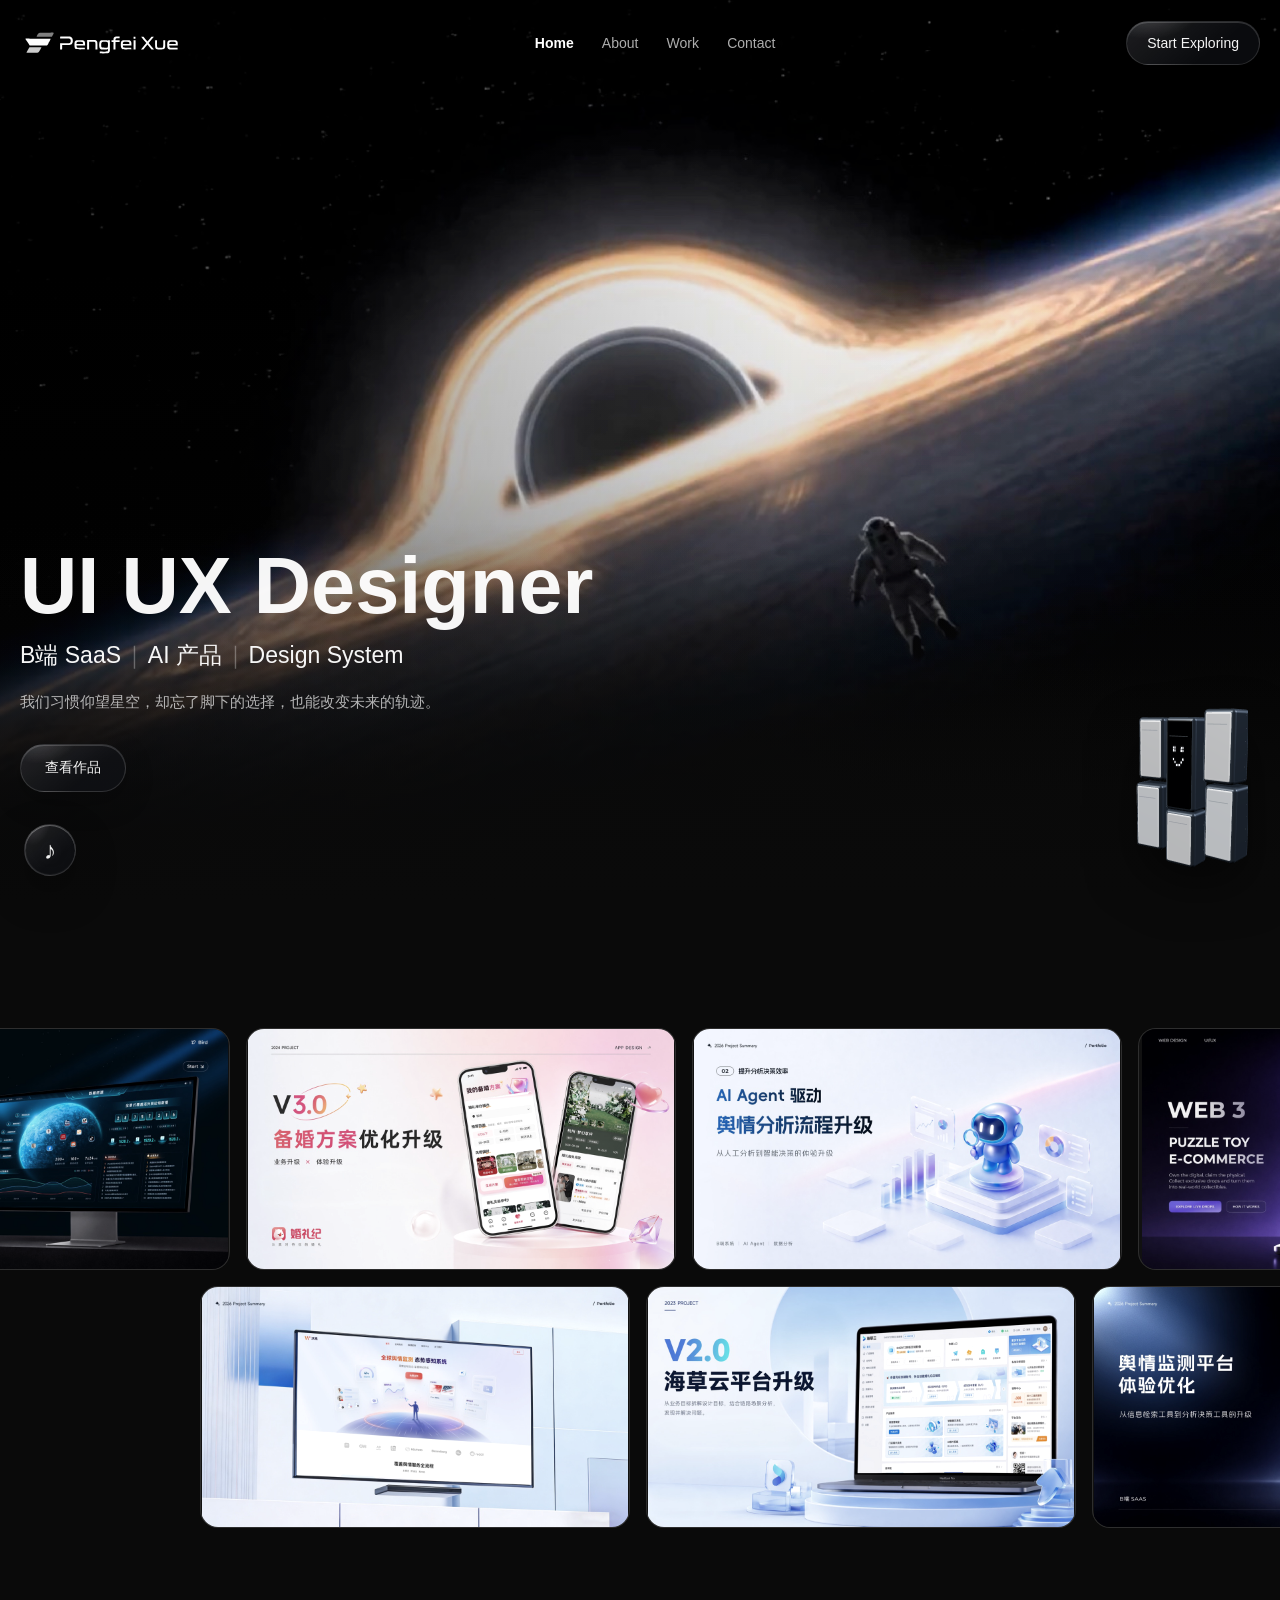
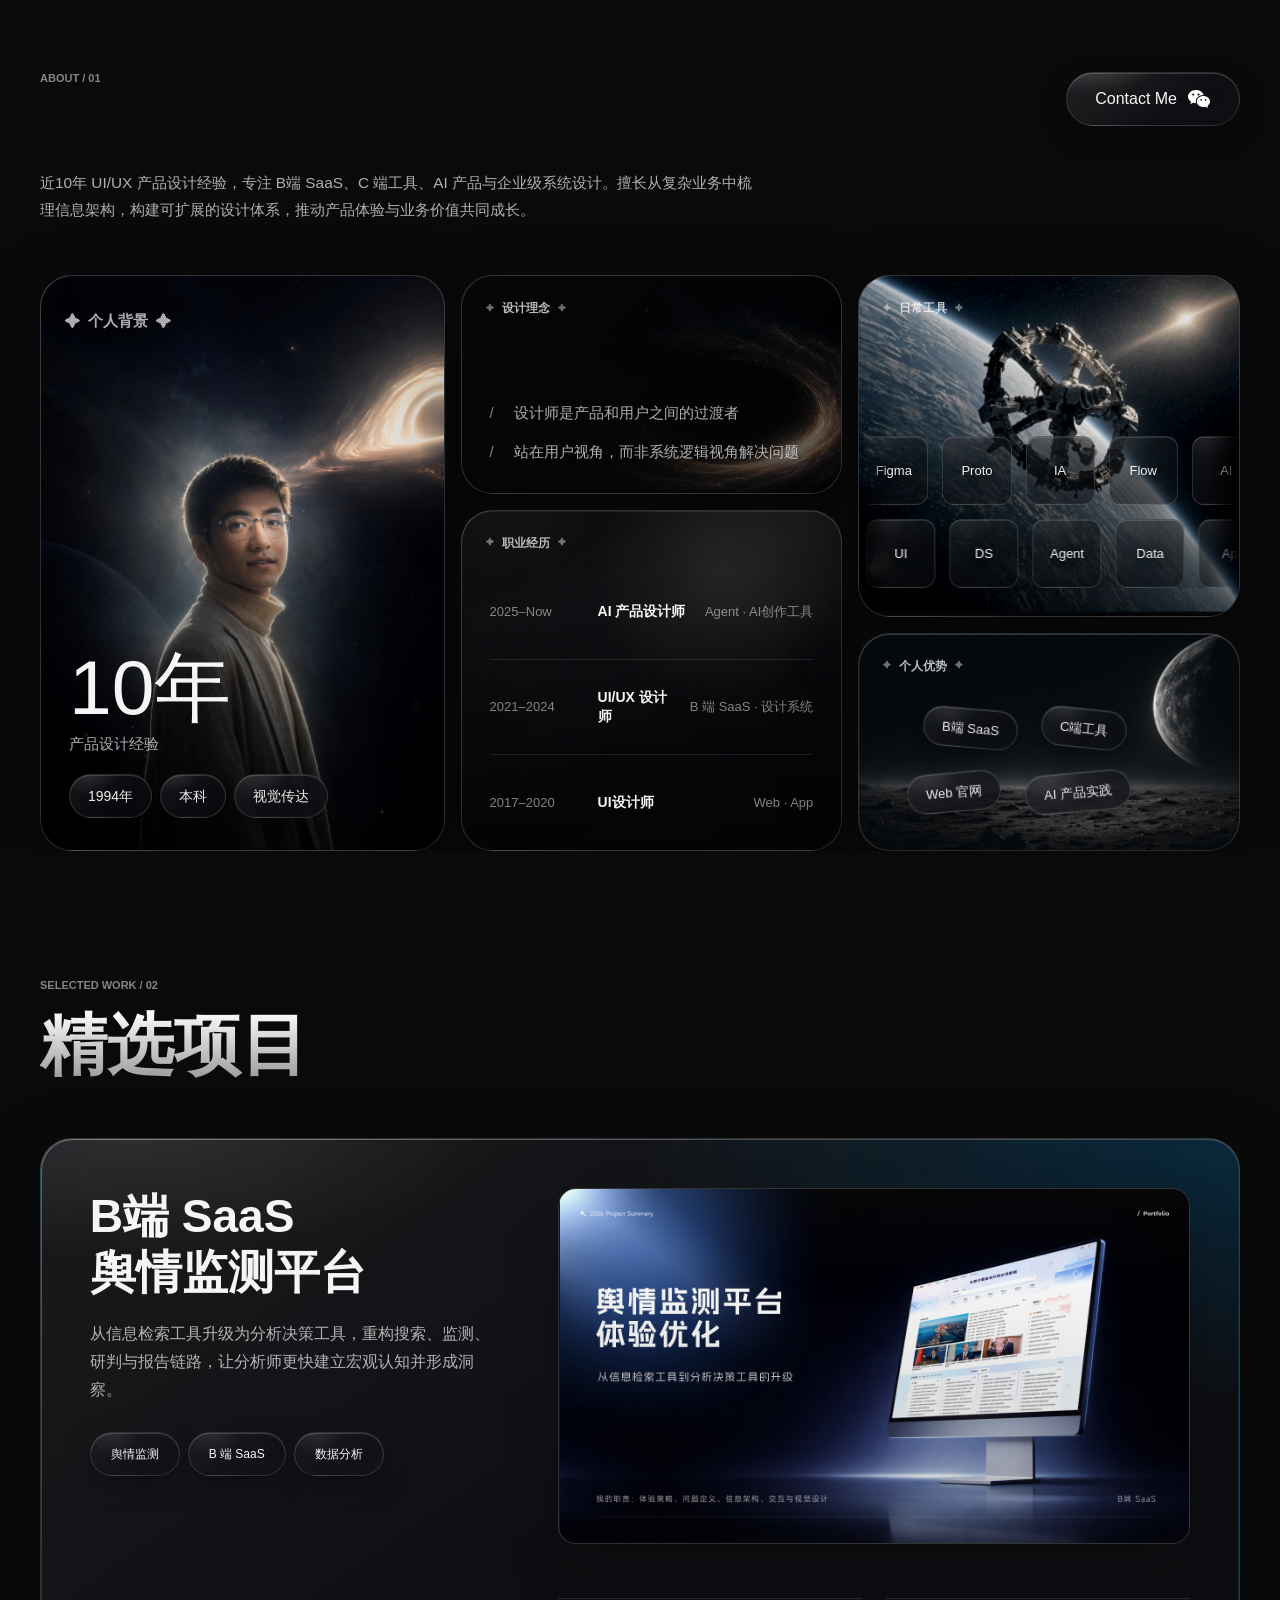
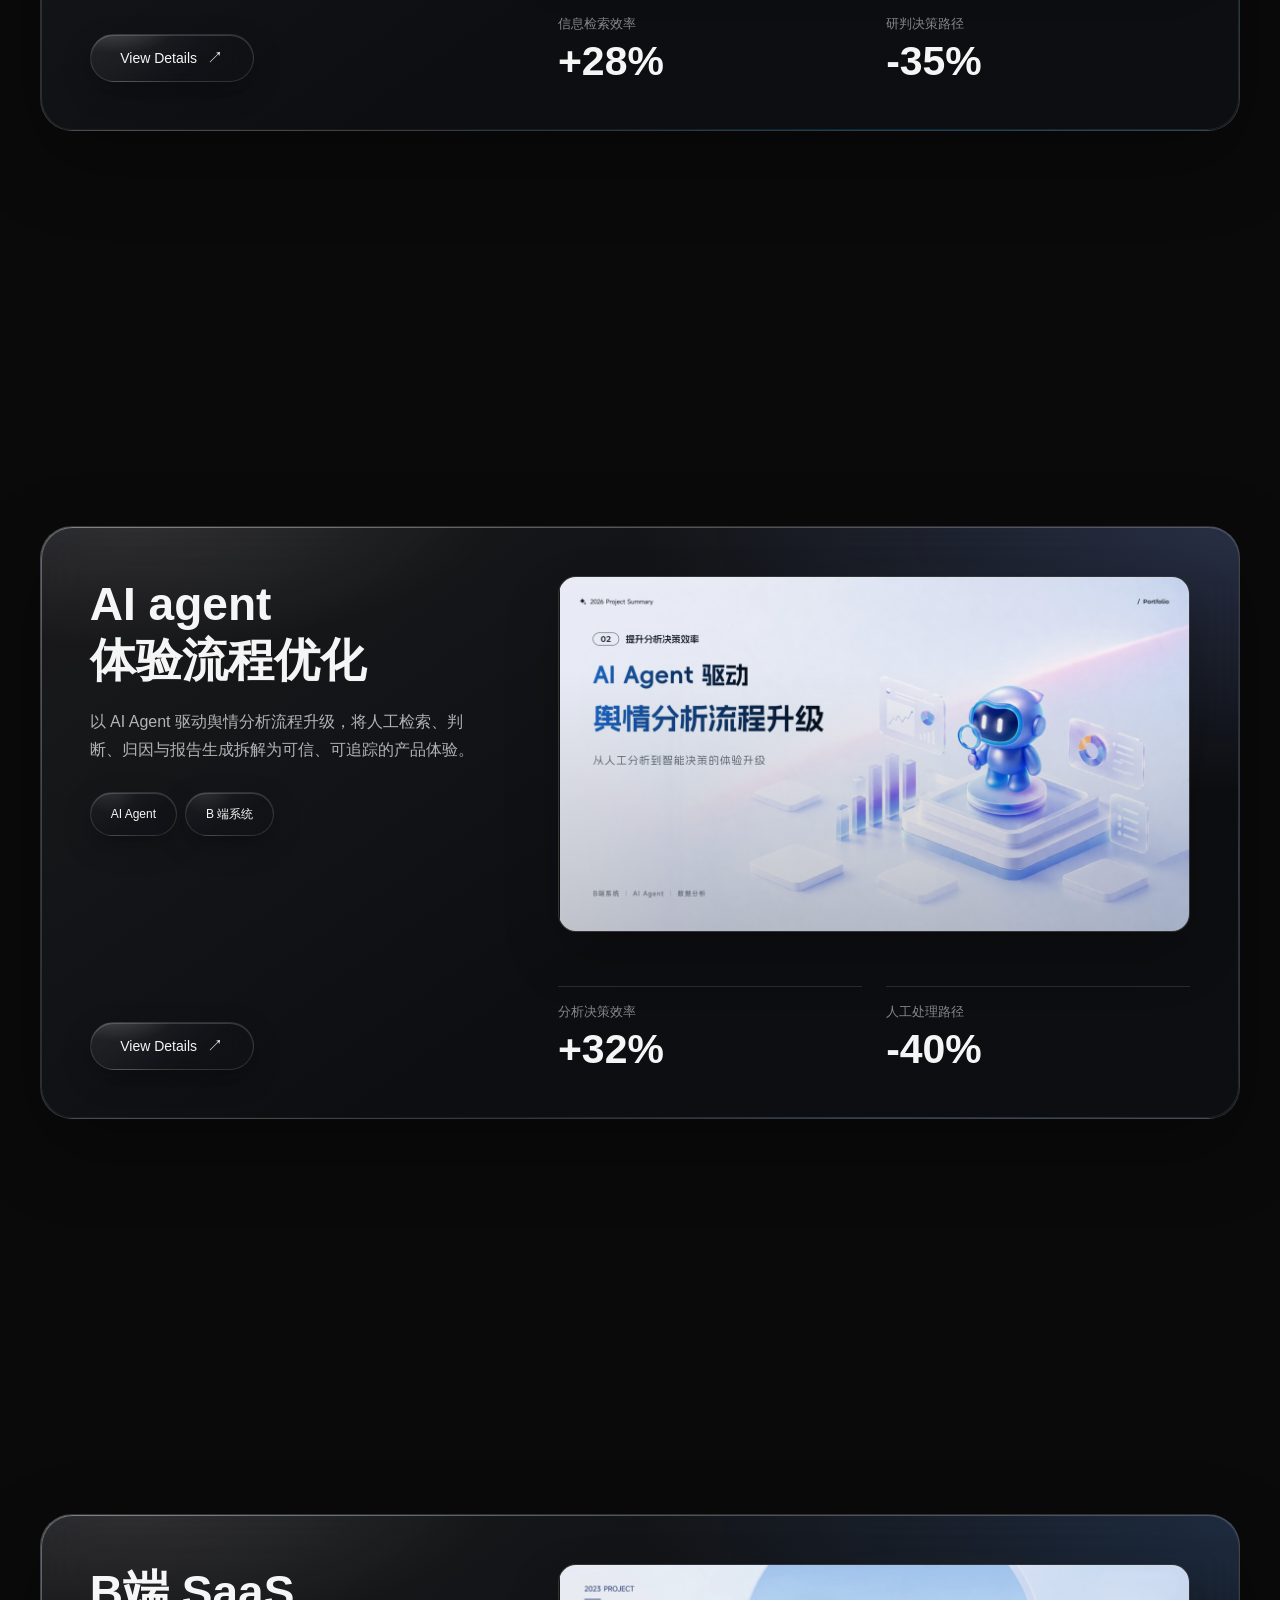
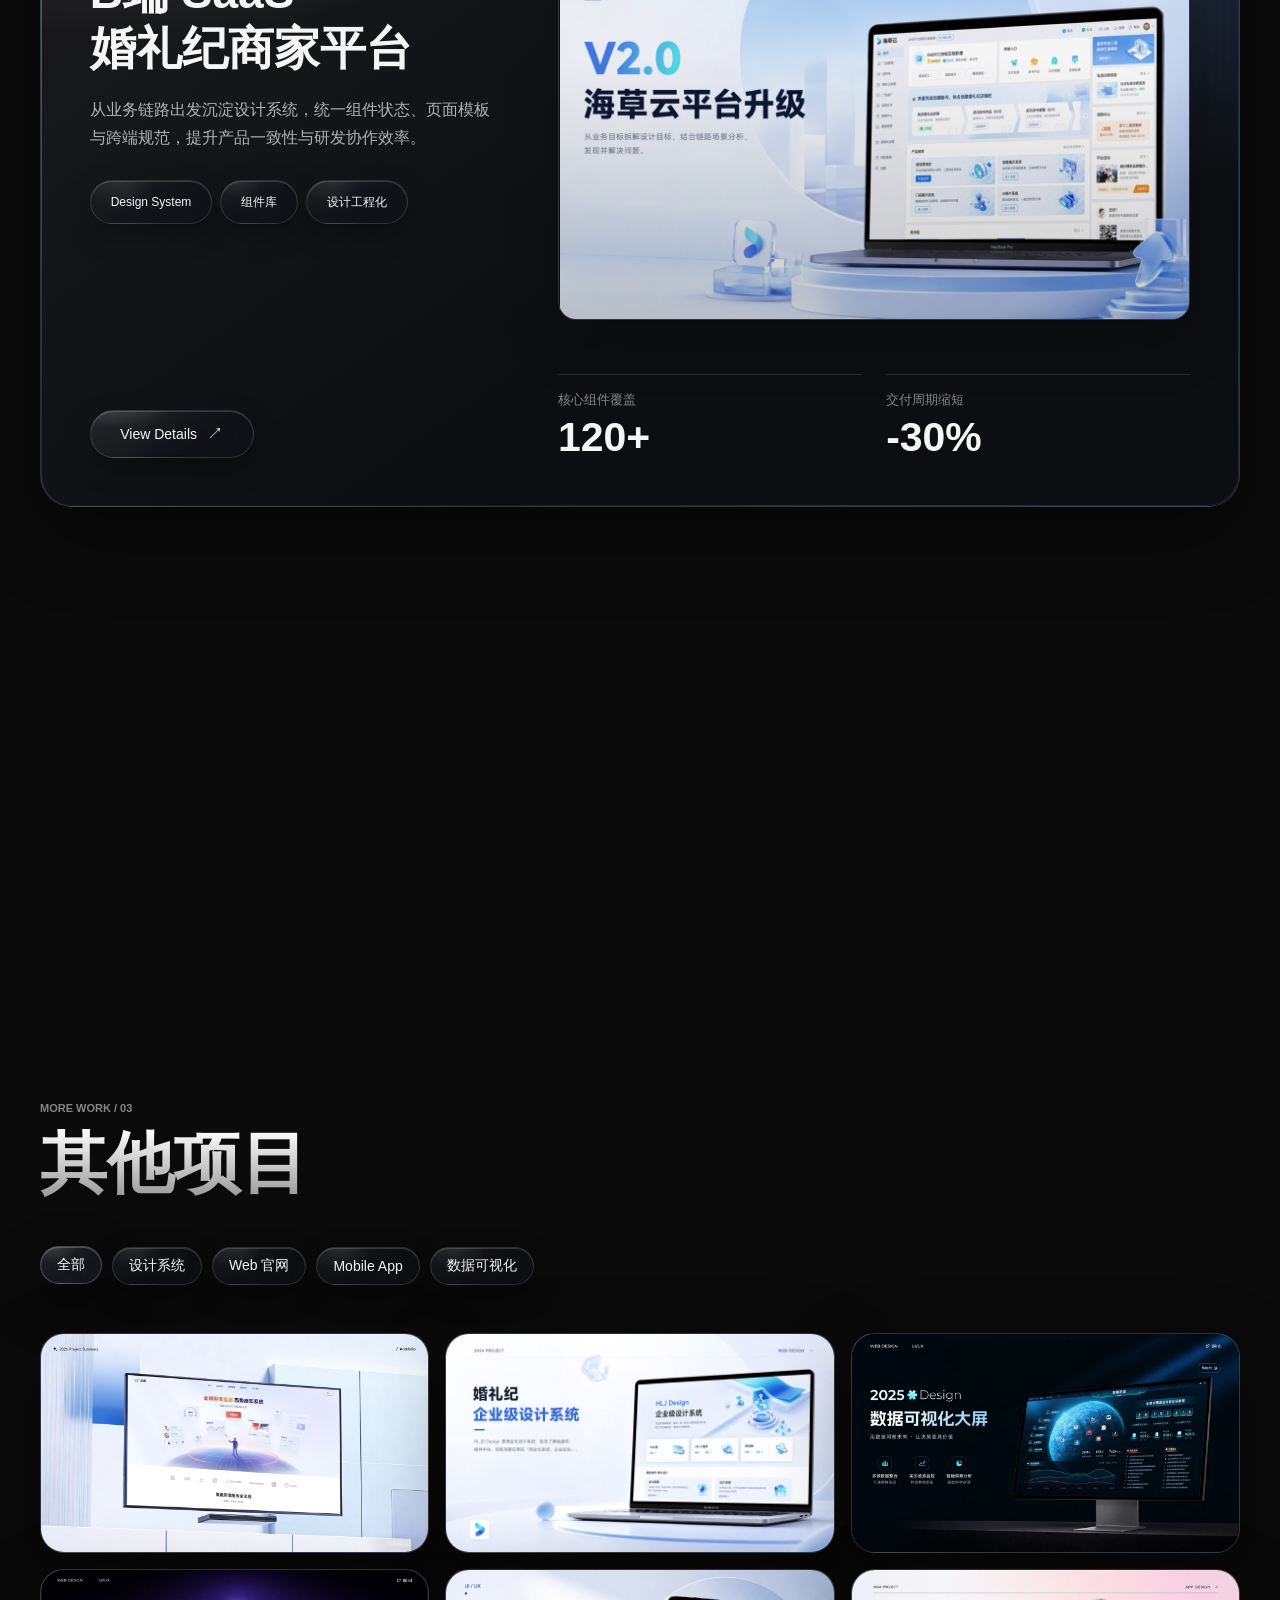
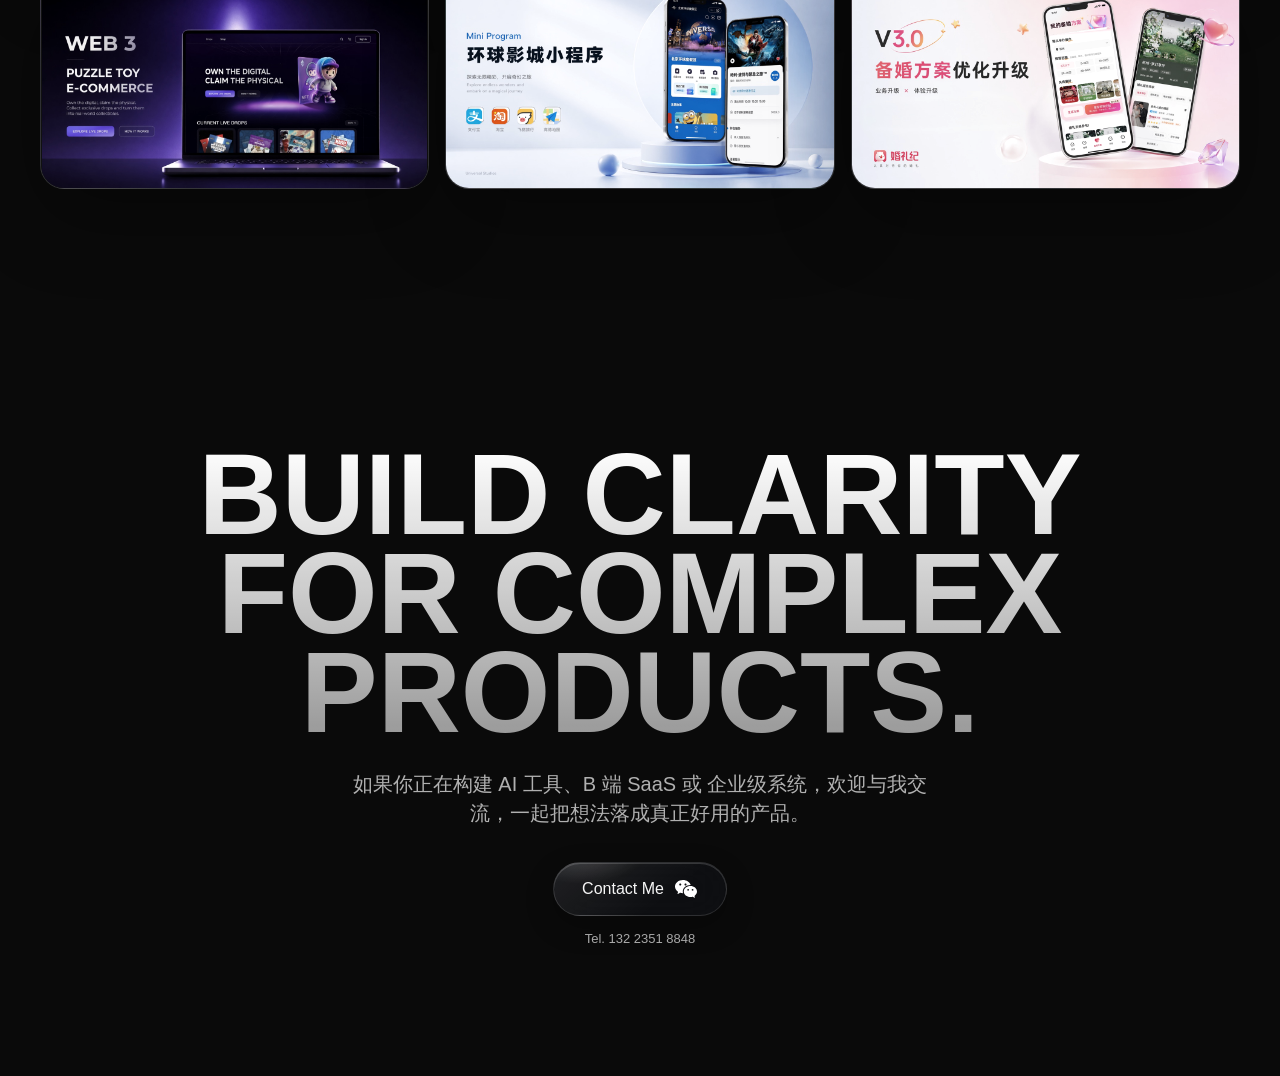
==== commit cbfeb70c: "Add files via upload" ====
--- a/portfolio-home.html
+++ b/portfolio-home.html
@@ -1919,7 +1919,7 @@
     .case-sheet {
       position: relative;
       z-index: 1;
-      width: min(1440px, 100%);
+      width: min(1600px, 100%);
       height: calc(100dvh - 80px);
       max-height: none;
       margin: 0 auto;
@@ -1965,8 +1965,8 @@
     .case-close {
       position: absolute;
       z-index: 110;
-      top: 52px;
-      right: max(52px, calc((100vw - min(1440px, calc(100vw - 80px))) / 2 + 12px));
+      top: 64px;
+      right: max(64px, calc((100vw - min(1600px, calc(100vw - 80px))) / 2 + 24px));
       width: 48px;
       height: 48px;
       display: grid;
@@ -2184,24 +2184,43 @@
     .case-loading-indicator {
       display: grid;
       justify-items: center;
-      gap: 14px;
+      gap: 4px;
       font-size: 12px;
-      letter-spacing: .08em;
       text-transform: uppercase;
     }
 
-    .case-loading-indicator::before {
-      content: "";
-      width: 34px;
-      height: 34px;
-      border: 2px solid rgba(255,255,255,.12);
-      border-top-color: rgba(255,255,255,.78);
-      border-radius: 50%;
-      animation: case-loading-spin .8s linear infinite;
-    }
-
-    @keyframes case-loading-spin {
-      to { transform: rotate(360deg); }
+    .gravity-loader {
+      display: block;
+      width: clamp(136px, 15vw, 176px);
+      height: auto;
+      overflow: visible;
+    }
+
+    .station-loader__guide {
+      fill: none;
+      stroke: currentColor;
+      stroke-width: .55;
+      stroke-dasharray: 1.2 3;
+      opacity: 0;
+    }
+
+    .station-loader__connector {
+      fill: none;
+      stroke: currentColor;
+      stroke-width: 1.15;
+      stroke-linecap: round;
+      opacity: 0;
+    }
+
+    .station-loader__bead {
+      fill: url(#case-loader-bead);
+      filter: url(#case-loader-bead-shadow);
+    }
+
+    .case-loading-copy {
+      color: rgba(255,255,255,.62);
+      font-size: 12px;
+      line-height: 1.4;
     }
 
     .case-project-nav {
@@ -2530,8 +2549,8 @@
     .case-close:hover {
       position: absolute;
       z-index: 120;
-      top: 52px;
-      right: max(16px, calc((100vw - min(1440px, calc(100vw - 80px))) / 2 - 72px));
+      top: 64px;
+      right: max(64px, calc((100vw - min(1600px, calc(100vw - 80px))) / 2 + 24px));
       display: grid;
       color: rgba(255,255,255,.94);
       border-color: rgba(255,255,255,.2);
@@ -3227,15 +3246,15 @@
       }
     }
 
-    @media (min-width: 701px) and (max-width: 1520px) {
+    @media (min-width: 701px) {
       .case-overlay {
         padding: 40px 96px 40px 40px;
       }
 
       .case-close,
       .case-close:hover {
-        top: 52px;
-        right: 24px;
+        top: 40px;
+        right: max(36px, calc((100vw - 1664px) / 2));
       }
     }
 
@@ -3865,7 +3884,32 @@
     <button class="case-backdrop" type="button" data-case-close tabindex="-1" aria-label="关闭项目详情"></button>
     <button class="case-close" type="button" data-case-close aria-label="关闭项目详情"><span aria-hidden="true"></span></button>
     <section class="case-sheet" role="dialog" aria-modal="true" aria-label="项目图片详情" tabindex="-1">
-      <div class="case-loading is-hidden" id="caseLoading" aria-live="polite"><span class="case-loading-indicator">Loading project</span></div>
+      <div class="case-loading is-hidden" id="caseLoading" aria-live="polite">
+        <span class="case-loading-indicator">
+          <svg class="gravity-loader" data-station-loader viewBox="0 0 160 160" aria-hidden="true">
+            <defs>
+              <radialGradient id="case-loader-bead" cx="30%" cy="26%" r="72%">
+                <stop offset="0" stop-color="#fff" />
+                <stop offset=".22" stop-color="#f7f7f7" />
+                <stop offset=".58" stop-color="#a8a8a8" />
+                <stop offset="1" stop-color="#333" />
+              </radialGradient>
+              <filter id="case-loader-bead-shadow" x="-80%" y="-80%" width="260%" height="260%">
+                <feGaussianBlur in="SourceAlpha" stdDeviation="1.2" result="blur" />
+                <feFlood flood-color="#fff" flood-opacity=".24" result="color" />
+                <feComposite in="color" in2="blur" operator="in" result="glow" />
+                <feMerge><feMergeNode in="glow"/><feMergeNode in="SourceGraphic"/></feMerge>
+              </filter>
+            </defs>
+            <g data-guide-layer></g>
+            <g data-station-group>
+              <g class="station-loader__connectors" data-connector-layer></g>
+              <g data-bead-layer></g>
+            </g>
+          </svg>
+          <span class="case-loading-copy">正在载入作品</span>
+        </span>
+      </div>
       <div class="case-scroll-viewport">
         <div class="case-gallery" id="caseGallery" hidden></div>
       </div>
@@ -3877,6 +3921,7 @@
     <source src="assets/audio/cornfield-chase.mp3" type="audio/mpeg" />
   </audio>
 
+  <script src="assets/loading/interstellar-loader.js"></script>
   <script>
     const menuButton = document.getElementById("menuButton");
     const siteNav = document.getElementById("siteNav");
@@ -4079,7 +4124,13 @@
           { src: "assets/case-studies/public-opinion/32.jpg", alt: "舆情监测平台体验优化详情图 19" },
           { src: "assets/case-studies/public-opinion/33.jpg", alt: "舆情监测平台体验优化详情图 20" },
           { src: "assets/case-studies/public-opinion/34.jpg", alt: "舆情监测平台体验优化详情图 21" },
-          { src: "assets/case-studies/public-opinion/35.jpg", alt: "舆情监测平台体验优化详情图 22" }
+          { src: "assets/case-studies/public-opinion/35.jpg", alt: "舆情监测平台体验优化详情图 22" },
+          { src: "assets/case-studies/public-opinion/37.jpg", alt: "舆情监测平台体验优化详情图 23" },
+          { src: "assets/case-studies/public-opinion/38.jpg", alt: "舆情监测平台体验优化详情图 24" },
+          { src: "assets/case-studies/public-opinion/39.jpg", alt: "舆情监测平台体验优化详情图 25" },
+          { src: "assets/case-studies/public-opinion/40.jpg", alt: "舆情监测平台体验优化详情图 26" },
+          { src: "assets/case-studies/public-opinion/41.jpg", alt: "舆情监测平台体验优化详情图 27" },
+          { src: "assets/case-studies/public-opinion/42.jpg", alt: "舆情监测平台体验优化详情图 28" }
         ]
       },
       system: {
@@ -4100,7 +4151,7 @@
           { label: "交付周期缩短", value: "-30%" }
         ],
         gallery: [
-          { src: "assets/project-covers/optimized/haicao-cloud-platform.jpg", alt: "企业级设计系统项目详情图 01" },
+          { src: "assets/case-studies/haicaoyu-system/01.jpg", alt: "企业级设计系统项目详情图 01" },
           { src: "assets/case-studies/haicaoyu-system/02.jpg", alt: "企业级设计系统项目详情图 02" },
           { src: "assets/case-studies/haicaoyu-system/03.jpg", alt: "企业级设计系统项目详情图 03" },
           { src: "assets/case-studies/haicaoyu-system/04.jpg", alt: "企业级设计系统项目详情图 04" },
